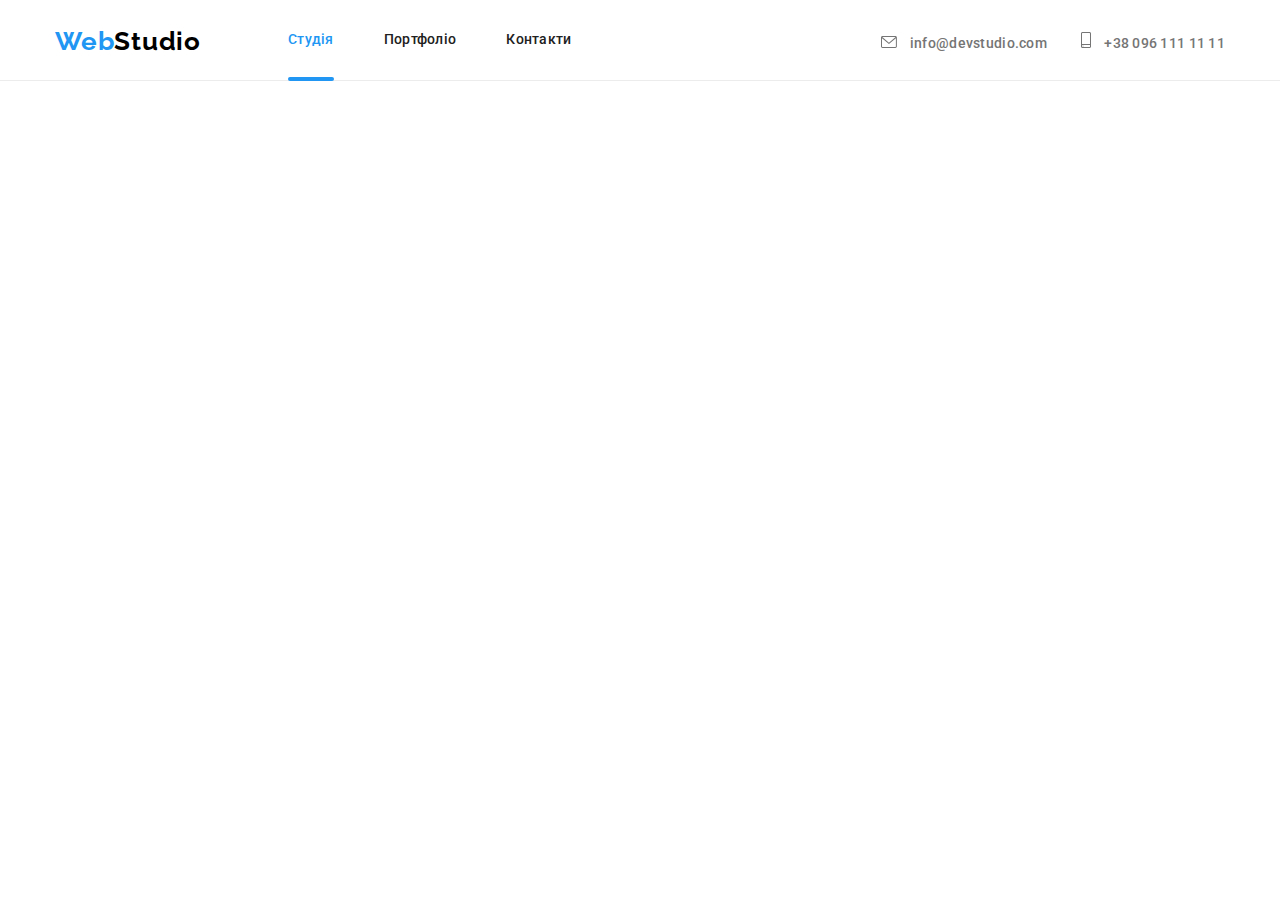
==== index.html @ 69df94b7 "Мобильное меню" ====
<!DOCTYPE html>
<html lang="uk">
<head>
    <meta charset="UTF-8">
    <meta http-equiv="X-UA-Compatible" content="IE=edge">
    <meta name="viewport" content="width=device-width, initial-scale=1.0">
    <title>WebStudio</title>
    <link rel="preconnect" href="https://fonts.googleapis.com">
    <link rel="preconnect" href="https://fonts.gstatic.com" crossorigin>
    <link href="https://fonts.googleapis.com/css2?family=Raleway:wght@700&family=Roboto:wght@400;500;700;900&display=swap"
        rel="stylesheet">
    <link rel="stylesheet" href="https://cdnjs.cloudflare.com/ajax/libs/modern-normalize/1.1.0/modern-normalize.css"
        integrity="sha512-Y0MM+V6ymRKN2zStTqzQ227DWhhp4Mzdo6gnlRnuaNCbc+YN/ZH0sBCLTM4M0oSy9c9VKiCvd4Jk44aCLrNS5Q=="
        crossorigin="anonymous" referrerpolicy="no-referrer" >
    <link rel="stylesheet" href="./css/main.min.css">
</head>
<body>
    <header>
        <div class="container header">
            <a href="./" class="logo header__logo">Web<span class="header__logo--black">Studio</span></a>
            <button class="header__mobile-menu-open js-open-menu" type="button">
                <svg class="header__mobile-menu-icon" width="40" height="40">
                    <use href="./images/icons.svg#icon-mobile-menu"></use>
                </svg>
            </button>
            <nav>
                <ul class="navigation header__navigation">
                    <li class="header__navigation-item navigation__activ">
                        <a class="navigation__link header__navigation-link" href="./">Студія</a>
                    </li>
                    <li class="header__navigation-item">
                        <a class="navigation__link header__navigation-link" href="./portfolio.html">Портфоліо</a>
                    </li>
                    <li class="header__navigation-item">
                        <a class="navigation__link header__navigation-link" href="#">Контакти</a>
                    </li>
                </ul>
            </nav>
            <div class="header__container-contacts">
                <a class="header__contacts" href="mailto:info@devstudio.com">
                    <svg class="header__mail-icon">
                        <use href="./images/icons.svg#icon-e-mail"></use>
                    </svg>
                    info@devstudio.com
                </a>
                <a class="header__contacts" href="tel:+380961111111">
                    <svg class="header__tel-icon">
                        <use href="./images/icons.svg#icon-smartphone"></use>
                    </svg>
                    +38 096 111 11 11
                </a>
            </div>
        </div>
    </header>
    <main>
        <!-- <section class="hero-section">
            <div class="container">
                <h1 class="hero-section__tagline">Ефективні рішення для вашого бізнесу</h1>
                <button type="button" class="hero-section__top-button" data-modal-open>Замовити послугу</button>
            </div>
        </section>
        <section class="section">
            <div class="container">
                <ul class="advantages">
                    <li class="advantages__item">
                        <div class="advantages__icon-conteiner">
                            <svg width="70" height="70" viewbox="0 0 70 70">
                                <use href="./images/icons.svg#icon-details"></use>
                            </svg>
                        </div>
                        <h3 class="advantages__title">УВАГА ДО ДЕТАЛЕЙ</h3>
                        <p class="advantages__description">Ідейні міркування, і навіть початок повсякденної роботи з формування
                            позиції.</p>
                    </li>
                    <li class="advantages__item">
                        <div class="advantages__icon-conteiner">
                            <svg width="70" height="70" viewbox="0 0 70 70">
                                <use href="./images/icons.svg#icon-punctuality"></use>
                            </svg>
                        </div>
                        <h3 class="advantages__title">ПУНКТУАЛЬНІСТЬ</h3>
                        <p class="advantages__description">Завдання організації, особливо рамки і місце навчання кадрів тягне у
                            себе.</p>
                    </li>
                    <li class="advantages__item">
                        <div class="advantages__icon-conteiner">
                            <svg width="70" height="70" viewbox="0 0 70 70">
                                <use href="./images/icons.svg#icon-planning"></use>
                            </svg>
                        </div>
                        <h3 class="advantages__title">ПЛАНУВАННЯ</h3>
                        <p class="advantages__description">Так само консультація з широким активом значною мірою зумовлює.</p>
                    </li>
                    <li class="advantages__item">
                        <div class="advantages__icon-conteiner">
                            <svg width="70" height="70" viewbox="0 0 70 70">
                                <use href="./images/icons.svg#icon-modern-technologies"></use>
                            </svg>
                        </div>
                        <h3 class="advantages__title">СУЧАСНІ ТЕХНОЛОГІЇ</h3>
                        <p class="advantages__description">Значимість цих проблем настільки очевидна, що реалізація планових
                            завдань.</p>
                    </li>
                </ul>
            </div>
        </section>
        <section class="specializations">
            <div class="container">
                <h2 class="section-title">Чим ми займаємося</h2>
                <ul class="specializations__list">
                    <li>
                        <div class="specializations__wrapper">
                            <img src="./images/development.jpg" alt="Десктопні додатки" width="370" height="294">
                            <div class="specializations__inner">
                                <h3 class="specializations__direction">Десктопні додатки</h3>
                            </div>
                        </div>
                    </li>
                    <li>
                        <div class="specializations__wrapper">
                            <img src="./images/mobile-version.jpg" alt="Мобільні додатки" width="370" height="294">
                            <div class="specializations__inner">
                                <h3 class="specializations__direction">Мобільні додатки</h3>
                            </div>
                        </div>
                    </li>
                    <li>
                        <div class="specializations__wrapper">
                            <img src="./images/design.jpg" alt="Дизайнерські рішення" width="370" height="294">
                            <div class="specializations__inner">
                                <h3 class="specializations__direction">Дизайнерські рішення</h3>
                            </div>
                        </div>
                    </li>
                </ul>
            </div>
        </section>
        <section class="section team">
            <div class="container">
                <h2 class="section-title">Наша команда</h2>
                <ul class="team__list">
                    <li class="team__item">
                        <img src="./images/ihor.jpg" alt="Фото Ігора Дем'яненко" width="270" height="260">
                        <h3 class="team__member-name">Ігор Дем'яненко</h3>
                        <p class="team__member-profession">Product Designer</p>
                        <ul class="socials">
                            <li class="socials__item">
                                <a class="socials__link socials__link--grey" href="#">
                                    <svg class="socials__icon" width="20" height="20">
                                        <use href="./images/icons.svg#icon-instagram"></use>
                                    </svg>
                                </a>
                            </li>
                            <li class="socials__item">
                                <a class="socials__link socials__link--grey" href="#">
                                    <svg class="socials__icon" width="20" height="20">
                                        <use href="./images/icons.svg#icon-twitter"></use>
                                    </svg>
                                </a>
                            </li>
                            <li class="socials__item">
                                <a class="socials__link socials__link--grey" href="#">
                                    <svg class="socials__icon" width="20" height="20">
                                        <use href="./images/icons.svg#icon-facebook"></use>
                                    </svg>
                                </a>
                            </li>
                            <li class="socials__item">
                                <a class="socials__link socials__link--grey" href="#">
                                    <svg class="socials__icon" width="20" height="20">
                                        <use href="./images/icons.svg#icon-linkedin"></use>
                                    </svg>
                                </a>
                            </li>
                        </ul>
                    </li>
                    <li class="team__item">
                        <img src="./images/olga.jpg" alt="Фото Ольги Рєпіної" width="270" height="260">
                        <h3 class="team__member-name">Ольга Рєпіна</h3>
                        <p class="team__member-profession">Frontend Developer</p>
                        <ul class="socials">
                            <li class="socials__item">
                                <a class="socials__link socials__link--grey" href="#">
                                    <svg class="socials__icon" width="20" height="20">
                                        <use href="./images/icons.svg#icon-instagram"></use>
                                    </svg>
                                </a>
                            </li>
                            <li class="socials__item">
                                <a class="socials__link socials__link--grey" href="#">
                                    <svg class="socials__icon" width="20" height="20">
                                        <use href="./images/icons.svg#icon-twitter"></use>
                                    </svg>
                                </a>
                            </li>
                            <li class="socials__item">
                                <a class="socials__link socials__link--grey" href="#">
                                    <svg class="socials__icon" width="20" height="20">
                                        <use href="./images/icons.svg#icon-facebook"></use>
                                    </svg>
                                </a>
                            </li>
                            <li class="socials__item">
                                <a class="socials__link socials__link--grey" href="#">
                                    <svg class="socials__icon" width="20" height="20">
                                        <use href="./images/icons.svg#icon-linkedin"></use>
                                    </svg>
                                </a>
                            </li>
                        </ul>
                    </li>
                    <li class="team__item">
                        <img src="./images/mikola.jpg" alt="Фото Миколи Тарасова" width="270" height="260">
                        <h3 class="team__member-name">Микола Тарасов</h3>
                        <p class="team__member-profession">Marketing</p>
                        <ul class="socials">
                            <li class="socials__item">
                                <a class="socials__link socials__link--grey" href="#">
                                    <svg class="socials__icon" width="20" height="20">
                                        <use href="./images/icons.svg#icon-instagram"></use>
                                    </svg>
                                </a>
                            </li>
                            <li class="socials__item">
                                <a class="socials__link socials__link--grey" href="#">
                                    <svg class="socials__icon" width="20" height="20">
                                        <use href="./images/icons.svg#icon-twitter"></use>
                                    </svg>
                                </a>
                            </li>
                            <li class="socials__item">
                                <a class="socials__link socials__link--grey" href="#">
                                    <svg class="socials__icon" width="20" height="20">
                                        <use href="./images/icons.svg#icon-facebook"></use>
                                    </svg>
                                </a>
                            </li>
                            <li class="socials__item">
                                <a class="socials__link socials__link--grey" href="#">
                                    <svg class="socials__icon" width="20" height="20">
                                        <use href="./images/icons.svg#icon-linkedin"></use>
                                    </svg>
                                </a>
                            </li>
                        </ul>
                    </li>
                    <li class="team__item">
                        <img src="./images/mihailo.jpg" alt="Фото Михайла Єрмакова" width="270" height="260">
                        <h3 class="team__member-name">Михайло Єрмаков</h3>
                        <p class="team__member-profession">UI Designer</p>
                        <ul class="socials">
                            <li class="socials__item">
                                <a class="socials__link socials__link--grey" href="#">
                                    <svg class="socials__icon" width="20" height="20">
                                        <use href="./images/icons.svg#icon-instagram"></use>
                                    </svg>
                                </a>
                            </li>
                            <li class="socials__item">
                                <a class="socials__link socials__link--grey" href="#">
                                    <svg class="socials__icon" width="20" height="20">
                                        <use href="./images/icons.svg#icon-twitter"></use>
                                    </svg>
                                </a>
                            </li>
                            <li class="socials__item">
                                <a class="socials__link socials__link--grey" href="#">
                                    <svg class="socials__icon" width="20" height="20">
                                        <use href="./images/icons.svg#icon-facebook"></use>
                                    </svg>
                                </a>
                            </li>
                            <li class="socials__item">
                                <a class="socials__link socials__link--grey" href="#">
                                    <svg class="socials__icon" width="20" height="20">
                                        <use href="./images/icons.svg#icon-linkedin"></use>
                                    </svg>
                                </a>
                            </li>
                        </ul>
                    </li>
                </ul>
            </div>
        </section>
        <section class="section">
            <div class="container">
                <h2 class="section-title">Постійні клієнти</h2>
                <ul class="clients">
                    <li class="clients__item">
                        <a href="" class="clients__link">
                            <svg class="clients__icon" width="106" height="60">
                                <use href="./images/icons.svg#icon-yaco"></use>
                            </svg>
                        </a>
                    </li>
                    <li class="clients__item">
                        <a href="" class="clients__link">
                            <svg class="clients__icon" width="106" height="60">
                                <use href="./images/icons.svg#icon-companyth"></use>
                            </svg>
                        </a>
                    </li>
                    <li class="clients__item">
                        <a href="" class="clients__link">
                            <svg class="clients__icon" width="106" height="60">
                                <use href="./images/icons.svg#icon-company"></use>
                            </svg>
                        </a>
                    </li>
                    <li class="clients__item">
                        <a href="" class="clients__link">
                            <svg class="clients__icon" width="106" height="60">
                                <use href="./images/icons.svg#icon-fosterpeters"></use>
                            </svg>
                        </a>
                    </li>
                    <li class="clients__item">
                        <a href="" class="clients__link">
                            <svg class="clients__icon" width="106" height="60">
                                <use href="./images/icons.svg#icon-brand"></use>
                            </svg>
                        </a>
                    </li>
                    <li class="clients__item">
                        <a href="" class="clients__link">
                            <svg class="clients__icon" width="106" height="60">
                                <use href="./images/icons.svg#icon-companytl"></use>
                            </svg>
                        </a>
                    </li>
                </ul>
            </div>
        </section>
    </main>
    <footer class="footer">
        <div class="container">
            <div class="footer__conteiner">
                <div class="footer__adress">
                    <a class="logo footer__logo" href="./">Web<span class="footer__logo--white">Studio</span></a>
                    <address>
                        <p class="footer__physical-address">м. Київ, пр-т Лесі Українки, 26</p>
                        <a class="footer__contacts" href="mailto:info@devstudio.com">info@devstudio.com</a>
                        <a class="footer__contacts" href="tel:+380961111111">+38 096 111 11 11</a>
                    </address>
                </div>
                <div>
                    <h3 class="footer__invitation">Приєднуйтесь</h3>
                    <ul class="socials">
                        <li class="socials__item">
                            <a class="socials__link socials__link--white" href="#">
                                <svg class="socials__icon" width="20" height="20">
                                    <use href="./images/icons.svg#icon-instagram"></use>
                                </svg>
                            </a>
                        </li>
                        <li class="socials__item">
                            <a class="socials__link socials__link--white" href="#">
                                <svg class="socials__icon" width="20" height="20">
                                    <use href="./images/icons.svg#icon-twitter"></use>
                                </svg>
                            </a>
                        </li>
                        <li class="socials__item">
                            <a class="socials__link socials__link--white" href="#">
                                <svg class="socials__icon" width="20" height="20">
                                    <use href="./images/icons.svg#icon-facebook"></use>
                                </svg>
                            </a>
                        </li>
                        <li class="socials__item">
                            <a class="socials__link socials__link--white" href="#">
                                <svg class="socials__icon" width="20" height="20">
                                    <use href="./images/icons.svg#icon-linkedin"></use>
                                </svg>
                            </a>
                        </li>
                    </ul>
                </div>
                <form class="footer__form" name="subscription" autocomplete="on">
                    <h3 class="footer__invitation">Підпишіться на розсилку</h3>
                    <label for="user-email"></label>
                    <input id="user-imail" class="footer__email" type="email" name="email" placeholder="E-mail">
                    <button class="footer__send-button" type="submit">
                        Підписатися
                        <svg class="footer__send-icon" width="24" height="24">
                            <use href="./images/icons.svg#icon-send"></use>
                        </svg>
                    </button>
                </form>
            </div>
        </div>
    </footer> -->
    <div class="backdrop is-hidden" data-modal>
        <div class="modal">
            <button class="modal__close-button" type="button" data-modal-close>
                <svg class="modal__close-icon" width="18" height="18">
                    <use href="./images/icons.svg#icon-close"></use>
                </svg>
            </button>
            <form name="services-form" autocomplete="on">
                <h3 class="modal__caption">Залиште свої дані, ми вам передзвонимо</h3>
                <div class="modal__input-wrapper">
                    <label class="modal__label" for="username-modal">Ім'я</label>
                    <input class="modal__personal-data" id="username-modal" type="text" name="username-services">
                    <svg class="modal__input-icon" width="18" height="18">
                        <use href="./images/icons.svg#icon-person"></use>
                    </svg>
                </div>
                <div class="modal__input-wrapper">
                    <label class="modal__label" for="telefone-modal">Телефон</label>
                    <input class="modal__personal-data" id="telefone-modal" type="tel" name="telefone-services">
                    <svg class="modal__input-icon" width="18" height="18">
                        <use href="./images/icons.svg#icon-phone"></use>
                    </svg>
                </div>
                <div class="modal__input-wrapper">
                    <label class="modal__label" for="email-modal">Пошта</label>
                    <input class="modal__personal-data" id="email-modal" type="email" name="email-services">
                    <svg class="modal__input-icon" width="18" height="18">
                        <use href="./images/icons.svg#icon-email"></use>
                    </svg>
                </div>
                <label class="modal__label" for="modal-comment">Коментар</label>
                <textarea class="modal__comment" name="modal-comment" id="modal-comment" placeholder="Введіть текст"></textarea>
                <div class="modal__checkbox">
                    <svg class="modal__uncheck-icon" width="16" height="15">
                        <use href="./images/icons.svg#icon-uncheck"></use>
                    </svg>
                    <input class="modal__license-agreement" id="license-agreement" type="checkbox" name="license-agreement">
                    <svg class="modal__check-icon" width="16" height="15">
                        <use href="./images/icons.svg#icon-check"></use>
                    </svg>
                    <label class="modal__license-agreement-text" for="license-agreement">
                    Погоджуюся з розсилкою та приймаю <a class="modal__license-link"href="#">Умови договору</a>
                    </label>
                </div>
                <button class="modal__send-button" type="submit">Відправити</button>
            </form>
        </div>
    </div>
    <div class="mobile-menu js-menu-container">
        <button class="mobile-menu__close-button js-close-menu" type="button">
            <svg class="mobile-menu__close-icon" width="40" height="40">
                <use href="./images/icons.svg#icon-close"></use>
            </svg>
        </button>
        <nav>
            <ul class="navigation">
                    <li class="mobile-menu__item">
                        <a class="navigation__link mobile-menu__link" href="./">Студія</a>
                    </li>
                    <li class="mobile-menu__item">
                        <a class="navigation__link mobile-menu__link" href="./portfolio.html">Портфоліо</a>
                    </li>
                    <li class="mobile-menu__item">
                        <a class="navigation__link mobile-menu__link" href="#">Контакти</a>
                    </li>
            </ul>
        </nav>
        <a class="mobile-menu__contact-tel" href="tel:+380961111111">+38 096 111 11 11</a>
        <a class="mobile-menu__contact-mail" href="mailto:info@devstudio.com">info@devstudio.com</a>
        <ul class="mobile-menu__socials">
            <li class="mobile-menu__socials-item">
                <a class="mobile-menu__socials-link" href="#">Instagram</a>
            </li>
            <li class="mobile-menu__socials-item">
                <a class="mobile-menu__socials-link" href="#">Twitter</a>
            </li>
            <li class="mobile-menu__socials-item">
                <a class="mobile-menu__socials-link" href="#">Facebook</a>
            </li>
            <li class="mobile-menu__socials-item">
                <a class="mobile-menu__socials-link" href="#">LinkedIn</a>
            </li>
        </ul>
    </div>
    <script src="./js/modal.js"></script>
    <script src="./js/mobile-menu.js"></script>
</body>
</html>
---- css/main.min.css ----
:root{--brand-color-bcg: #2F303A;--brand-color: #2196F3;--brand-color-text: #757575;--brand-timefn: cubic-bezier(0.4, 0, 0.2, 1)}body{font-family:"roboto",sans-serif;color:#212121;background:#fff}header{border-bottom:1px solid #ececec}ul,h1,h2,h3,p{margin:0;padding:0}img{display:block}input{padding:0}.container{max-width:1200px;margin:0px auto;padding:0px 15px}.section{padding:94px 0px}.is-hidden{visibility:hidden;opacity:0;pointer-events:none}.advantages{list-style-type:none;display:-webkit-box;display:-ms-flexbox;display:flex;-webkit-box-pack:justify;-ms-flex-pack:justify;justify-content:space-between;-webkit-box-align:start;-ms-flex-align:start;align-items:flex-start}.advantages__item{-ms-flex-preferred-size:270px;flex-basis:270px}.advantages__icon-conteiner{width:270px;height:120px;display:-webkit-box;display:-ms-flexbox;display:flex;-webkit-box-pack:center;-ms-flex-pack:center;justify-content:center;-webkit-box-align:center;-ms-flex-align:center;align-items:center;margin-bottom:30px;background:#f5f4fa;border-radius:4px}.advantages__title{font-weight:700;font-size:14px;line-height:1.14;letter-spacing:.03em;text-transform:uppercase;margin-bottom:10px}.advantages__description{font-size:14px;line-height:1.71;letter-spacing:.03em;color:var(--brand-color-text)}.backdrop{width:100%;height:100%;position:fixed;top:0;left:0;background-color:rgba(0,0,0,.2);-webkit-transition:opacity 250ms var(--brand-timefn),visibility 250ms var(--brand-timefn);transition:opacity 250ms var(--brand-timefn),visibility 250ms var(--brand-timefn)}.clients{list-style-type:none;display:-webkit-box;display:-ms-flexbox;display:flex;-webkit-box-pack:center;-ms-flex-pack:center;justify-content:center;gap:30px}.clients__item{width:170px;height:92px}.clients__link{width:100%;height:100%;display:-webkit-box;display:-ms-flexbox;display:flex;-webkit-box-pack:center;-ms-flex-pack:center;justify-content:center;-webkit-box-align:center;-ms-flex-align:center;align-items:center;border:1px solid #afb1b8;border-radius:4px;color:#afb1b8;-webkit-transition:color 250ms var(--brand-timefn),border-color 250ms var(--brand-timefn);transition:color 250ms var(--brand-timefn),border-color 250ms var(--brand-timefn)}.clients__link:hover{border-color:var(--brand-color);color:var(--brand-color)}.clients__link:focus{border-color:var(--brand-color);color:var(--brand-color)}.clients__icon{fill:currentColor}.filter{list-style-type:none;display:-webkit-box;display:-ms-flexbox;display:flex;-webkit-box-pack:center;-ms-flex-pack:center;justify-content:center;margin-bottom:50px;gap:8px}.filter__item{font-family:inherit;background:#f5f4fa;border-radius:4px;font-weight:500;font-size:16px;line-height:1.62;text-align:center;letter-spacing:.03em;cursor:pointer;border:none;padding:6px 22px;-webkit-transition:color 250ms var(--brand-timefn),background 250ms var(--brand-timefn),-webkit-box-shadow 250ms var(--brand-timefn);transition:color 250ms var(--brand-timefn),background 250ms var(--brand-timefn),-webkit-box-shadow 250ms var(--brand-timefn);transition:color 250ms var(--brand-timefn),background 250ms var(--brand-timefn),box-shadow 250ms var(--brand-timefn);transition:color 250ms var(--brand-timefn),background 250ms var(--brand-timefn),box-shadow 250ms var(--brand-timefn),-webkit-box-shadow 250ms var(--brand-timefn)}.filter__item:hover,.filter__item:focus{background:var(--brand-color);-webkit-box-shadow:0px 3px 1px rgba(0,0,0,.1),0px 1px 2px rgba(0,0,0,.08),0px 2px 2px rgba(0,0,0,.12);box-shadow:0px 3px 1px rgba(0,0,0,.1),0px 1px 2px rgba(0,0,0,.08),0px 2px 2px rgba(0,0,0,.12);border-radius:4px;color:#fff}.footer{background-color:var(--brand-color-bcg);padding:60px 0px}.footer__conteiner{display:-webkit-box;display:-ms-flexbox;display:flex;-webkit-box-align:baseline;-ms-flex-align:baseline;align-items:baseline;gap:70px}.footer__adress{width:231px;height:132px}.footer__logo{display:block;margin-bottom:20px}.footer__logo--white{color:#fff}.footer__physical-address{font-style:normal;font-size:14px;line-height:1.71;letter-spacing:.03em;color:#fff;margin-bottom:9px}.footer__contacts{font-style:normal;font-size:14px;line-height:1.71;letter-spacing:.03em;text-decoration:none;color:rgba(255,255,255,.6);display:block;-webkit-transition:color 250ms var(--brand-timefn);transition:color 250ms var(--brand-timefn)}.footer__contacts:hover,.footer__contacts:focus{color:var(--brand-color)}.footer__contacts:not(:last-child){margin-bottom:9px}.footer__invitation{font-weight:700;font-size:14px;line-height:1.14;letter-spacing:.03em;text-transform:uppercase;color:#fff;margin-bottom:20px}.footer__form{width:570px;margin-left:auto;position:relative}.footer__email{width:358px;height:50px;padding:15px 16px;border:1px solid rgba(255,255,255,.3);border-radius:4px;background-color:rgba(0,0,0,0);-webkit-filter:drop-shadow(0px 4px 4px rgba(0, 0, 0, 0.15));filter:drop-shadow(0px 4px 4px rgba(0, 0, 0, 0.15));color:#fff;-webkit-transition:border-color 250ms var(--brand-timefn);transition:border-color 250ms var(--brand-timefn)}.footer__email:focus{outline:none;border-color:var(--brand-color)}.footer__send-button{width:200px;height:50px;position:absolute;right:0;bottom:0;background:var(--brand-color);-webkit-box-shadow:0px 4px 4px rgba(0,0,0,.15);box-shadow:0px 4px 4px rgba(0,0,0,.15);border-radius:4px;border:none;padding:10px 62px 10px 28px;cursor:pointer;font-weight:700;font-size:16px;line-height:1.88;color:#fff;letter-spacing:.06em;-webkit-transition:background 250ms var(--brand-timefn);transition:background 250ms var(--brand-timefn)}.footer__send-button:hover,.footer__send-button:focus{background:#188ce8}.footer__send-icon{position:absolute;top:13px;right:28px;fill:currentColor}.header{height:60px;display:-webkit-box;display:-ms-flexbox;display:flex}@media(min-width: 768px){.header{height:80px}}.header__logo{padding:16px 0;margin-right:auto}@media(min-width: 768px){.header__logo{margin-right:93px;padding:26px 0;margin-right:87px}}.header__logo--black{color:#000}.header__mobile-menu-open{width:40px;height:40px;border:none;padding:10px 0;background:none;cursor:pointer}.header__mobile-menu-open:hover,.header__mobile-menu-open:focus{color:var(--brand-color)}@media(min-width: 768px){.header__mobile-menu-open{display:none}}.header__mobile-menu-icon{fill:currentColor}.header__navigation{display:none}@media(min-width: 768px){.header__navigation{display:-webkit-box;display:-ms-flexbox;display:flex}}.header__navigation-item:not(:last-child){margin-right:50px}.header__navigation-link{display:block;padding:32px 0px}.header__container-contacts{display:none;margin-left:auto;padding:21px 0px}@media(min-width: 768px){.header__container-contacts{display:block}}@media(max-width: 1200px){.header__container-contacts{width:138px}}@media(min-width: 1200px){.header__container-contacts{padding:32px 0px}}.header__contacts{font-weight:500;font-size:12px;line-height:1.17;letter-spacing:.02em;color:var(--brand-color-text);text-decoration:none;-webkit-transition:color 250ms var(--brand-timefn);transition:color 250ms var(--brand-timefn);display:-webkit-box;display:-ms-flexbox;display:flex}.header__contacts:hover,.header__contacts:focus{color:var(--brand-color)}@media(min-width: 1200px){.header__contacts{display:inline-block;font-size:14px;line-height:1.14}}.header__contacts:not(:last-child){margin-bottom:10px}@media(min-width: 1200px){.header__contacts:not(:last-child){margin-bottom:0;margin-right:30px}}.header__mail-icon{width:14px;height:10px;margin-right:8px;fill:currentColor}@media(min-width: 1200px){.header__mail-icon{width:16px;height:12px;margin-right:10px}}.header__tel-icon{width:10px;height:14px;margin-right:8px;fill:currentColor}@media(min-width: 1200px){.header__tel-icon{margin-right:10px;width:10px;height:16px}}.hero-section{background-color:var(--brand-color-bcg);background-image:-webkit-gradient(linear, left top, left bottom, from(rgba(47, 48, 58, 0.4)), to(rgba(47, 48, 58, 0.4))),url("../images/bcgimg.jpg");background-image:linear-gradient(rgba(47, 48, 58, 0.4), rgba(47, 48, 58, 0.4)),url("../images/bcgimg.jpg");background-repeat:no-repeat;background-position:center;padding:200px 0px}.hero-section__tagline{max-width:696px;font-weight:900;font-size:44px;line-height:1.36;text-align:center;letter-spacing:.06em;text-transform:uppercase;color:#fff;margin:0 auto 30px auto}.hero-section__top-button{font-family:inherit;background:var(--brand-color);-webkit-box-shadow:0px 4px 4px rgba(0,0,0,.15);box-shadow:0px 4px 4px rgba(0,0,0,.15);border:none;border-radius:4px;cursor:pointer;font-weight:700;font-size:16px;line-height:1.88;display:-webkit-box;display:-ms-flexbox;display:flex;-webkit-box-align:center;-ms-flex-align:center;align-items:center;text-align:center;letter-spacing:.06em;color:#fff;margin:0px auto;padding:10px 32px;-webkit-transition:background 250ms var(--brand-timefn);transition:background 250ms var(--brand-timefn)}.hero-section__top-button:hover,.hero-section__top-button:focus{background:#188ce8}.logo{font-family:"Raleway";font-style:normal;text-decoration:none;font-weight:700;font-size:24px;line-height:1.17;letter-spacing:.03em;color:var(--brand-color)}@media(min-width: 1200px){.logo{font-size:26px;line-height:1.19}}.mobile-menu{position:fixed;width:100%;height:100%;top:0;left:0;padding:48px 40px;background-color:#fff;-webkit-transform:translateX(100%);transform:translateX(100%);-webkit-transition:-webkit-transform 250ms var(--brand-timefn);transition:-webkit-transform 250ms var(--brand-timefn);transition:transform 250ms var(--brand-timefn);transition:transform 250ms var(--brand-timefn), -webkit-transform 250ms var(--brand-timefn)}.mobile-menu.is-open{-webkit-transform:translateX(0);transform:translateX(0)}.mobile-menu__close-button{position:absolute;top:10px;right:15px;width:40px;height:40px;padding:0;border:none;background:none;color:#212121}.mobile-menu__close-button:hover,.mobile-menu__close-button:focus{color:var(--brand-color)}.mobile-menu__close-icon{fill:currentColor}.mobile-menu__item:not(:last-child){margin-bottom:32px}.mobile-menu__link{font-size:40px;line-height:1.175;letter-spacing:.02em;color:#212121}.mobile-menu__contact-tel{position:absolute;bottom:194px;text-decoration:none;font-weight:500;font-size:34px;line-height:1.18;letter-spacing:.02em;color:var(--brand-color)}.mobile-menu__contact-mail{position:absolute;bottom:134px;text-decoration:none;font-weight:500;font-size:24px;line-height:1.17;letter-spacing:.02em;color:var(--brand-color-text)}.mobile-menu__socials{position:absolute;bottom:48px;display:-webkit-box;display:-ms-flexbox;display:flex;gap:10px;list-style-type:none}.mobile-menu__socials-item:not(:last-child)::after{content:"";height:22px;border-right:1px solid rgba(33,33,33,.2);margin-left:10px}.mobile-menu__socials-link{text-decoration:none;font-weight:500;font-size:18px;line-height:1.22;letter-spacing:.02em;color:var(--brand-color)}.modal{position:absolute;width:528px;height:581px;background:#fff;-webkit-box-shadow:0px 1px 3px rgba(0,0,0,.12),0px 1px 1px rgba(0,0,0,.14),0px 2px 1px rgba(0,0,0,.2);box-shadow:0px 1px 3px rgba(0,0,0,.12),0px 1px 1px rgba(0,0,0,.14),0px 2px 1px rgba(0,0,0,.2);border-radius:4px;position:absolute;top:50%;left:50%;-webkit-transform:translate(-50%, -50%);transform:translate(-50%, -50%);padding:40px}.modal__close-button{width:30px;height:30px;cursor:pointer;border:1px solid rgba(0,0,0,.1);border-radius:50%;background:#fff;font-size:11px;position:absolute;top:8px;right:8px}.modal__close-icon{fill:currentColor;position:absolute;top:50%;left:50%;-webkit-transform:translate(-50%, -50%);transform:translate(-50%, -50%)}.modal__close-icon:hover{color:var(--brand-color)}.modal__caption{margin-bottom:12px;font-weight:700;font-size:20px;line-height:1.15;text-align:center;letter-spacing:.03em;color:#212121}.modal__input-wrapper{position:relative}.modal__label{display:block;margin-bottom:4px;font-weight:400;font-size:12px;line-height:1.17;letter-spacing:.01em;color:var(--brand-color-text)}.modal__personal-data{display:block;width:100%;padding:11px 12px 11px 42px;margin-bottom:10px;border:1px solid rgba(33,33,33,.2);border-radius:4px;-webkit-transition:border-color 250ms var(--brand-timefn);transition:border-color 250ms var(--brand-timefn)}.modal__personal-data:focus{outline:none;border-color:var(--brand-color)}.modal__input-icon{position:absolute;left:12px;bottom:11px;-webkit-transition:fill 250ms var(--brand-timefn);transition:fill 250ms var(--brand-timefn)}.modal__personal-data:focus+.modal__input-icon{fill:var(--brand-color)}.modal__comment{display:block;width:100%;height:120px;resize:none;border:1px solid rgba(33,33,33,.2);border-radius:4px;margin-bottom:20px;padding:12px 16px;-webkit-transition:border-color 250ms var(--brand-timefn);transition:border-color 250ms var(--brand-timefn)}.modal__comment:focus{outline:none;border-color:var(--brand-color)}.modal__comment::-webkit-input-placeholder{font-weight:400;font-size:12px;line-height:1.17;letter-spacing:.01em;color:rgba(117,117,117,.5)}.modal__comment::-moz-placeholder{font-weight:400;font-size:12px;line-height:1.17;letter-spacing:.01em;color:rgba(117,117,117,.5)}.modal__comment:-ms-input-placeholder{font-weight:400;font-size:12px;line-height:1.17;letter-spacing:.01em;color:rgba(117,117,117,.5)}.modal__comment::-ms-input-placeholder{font-weight:400;font-size:12px;line-height:1.17;letter-spacing:.01em;color:rgba(117,117,117,.5)}.modal__comment::placeholder{font-weight:400;font-size:12px;line-height:1.17;letter-spacing:.01em;color:rgba(117,117,117,.5)}.modal__checkbox{position:relative;margin-left:14px}.modal__uncheck-icon{position:absolute;-webkit-transform:translateY(20%);transform:translateY(20%);z-index:-1}.modal__check-icon{position:absolute;fill:var(--brand-color);-webkit-transform:translateY(20%) translateX(-119%);transform:translateY(20%) translateX(-119%);opacity:0;z-index:-1;-webkit-transition:opacity 250ms var(--brand-timefn);transition:opacity 250ms var(--brand-timefn)}.modal__license-agreement{opacity:0;width:16px;height:15px}.modal__license-agreement:checked+.modal__check-icon{opacity:1}.modal__license-agreement-text{font-size:14px;line-height:1.71;letter-spacing:.03em;color:var(--brand-color-text)}.modal__license-link{font-size:14px;line-height:1.71;letter-spacing:.03em;color:var(--brand-color)}.modal__send-button{position:absolute;bottom:40px;left:50%;-webkit-transform:translateX(-50%);transform:translateX(-50%);width:200px;height:50px;background:var(--brand-color);-webkit-box-shadow:0px 4px 4px rgba(0,0,0,.15);box-shadow:0px 4px 4px rgba(0,0,0,.15);border:none;border-radius:4px;cursor:pointer;font-weight:700;font-size:16px;line-height:1.88;letter-spacing:.06em;color:#fff;-webkit-transition:background 250ms var(--brand-timefn);transition:background 250ms var(--brand-timefn)}.modal__send-button:hover,.modal__send-button:focus{background:#188ce8}.navigation{list-style-type:none;font-weight:500;font-size:14px;line-height:1.14;letter-spacing:.02em}.navigation__link{text-decoration:none;color:inherit;-webkit-transition:color 250ms var(--brand-timefn);transition:color 250ms var(--brand-timefn)}.navigation__link:visited{color:inherit}.navigation__link:hover,.navigation__link:focus{color:var(--brand-color)}.navigation__activ{color:var(--brand-color);position:relative}.navigation__activ::after{content:"";width:100%;height:4px;background-color:var(--brand-color);border-radius:2px;display:block;position:absolute;-webkit-transform:translateY(-75%);transform:translateY(-75%)}.projects{list-style-type:none;display:-webkit-box;display:-ms-flexbox;display:flex;-ms-flex-wrap:wrap;flex-wrap:wrap;gap:30px}.projects__item{background:#fff;-ms-flex-preferred-size:calc((100% - 60px)/3);flex-basis:calc((100% - 60px)/3);-webkit-transition:-webkit-box-shadow 250ms var(--brand-timefn);transition:-webkit-box-shadow 250ms var(--brand-timefn);transition:box-shadow 250ms var(--brand-timefn);transition:box-shadow 250ms var(--brand-timefn), -webkit-box-shadow 250ms var(--brand-timefn)}.projects__item:hover{-webkit-box-shadow:0px 1px 1px rgba(0,0,0,.12),0px 4px 4px rgba(0,0,0,.06),1px 4px 6px rgba(0,0,0,.16);box-shadow:0px 1px 1px rgba(0,0,0,.12),0px 4px 4px rgba(0,0,0,.06),1px 4px 6px rgba(0,0,0,.16)}.projects__box{width:370px;height:294px;overflow:hidden}.projects__description-box{width:370px;height:294px;background-color:rgba(33,150,243,.9);padding:63px 24px;-webkit-transition:-webkit-transform 250ms var(--brand-timefn);transition:-webkit-transform 250ms var(--brand-timefn);transition:transform 250ms var(--brand-timefn);transition:transform 250ms var(--brand-timefn), -webkit-transform 250ms var(--brand-timefn)}.projects__item:hover .projects__description-box{-webkit-transform:translateY(-100%);transform:translateY(-100%)}.projects__desc{font-weight:400;font-size:18px;line-height:1.56;letter-spacing:.03em;color:#fff}.projects__inner{border-right:1px solid #eee;border-left:1px solid #eee;border-bottom:1px solid #eee;padding:20px 24px}.projects__name{font-weight:700;font-size:18px;line-height:2;letter-spacing:.06em;margin-bottom:4px}.projects__type{font-size:16px;line-height:1.88;letter-spacing:.03em;color:var(--brand-color-text)}.section-title{font-weight:700;font-size:36px;line-height:1.17;text-align:center;letter-spacing:.03em;margin-bottom:50px}.socials{list-style-type:none;display:-webkit-box;display:-ms-flexbox;display:flex;-webkit-box-pack:center;-ms-flex-pack:center;justify-content:center;gap:10px}.socials__item{width:44px;height:44px;display:-webkit-box;display:-ms-flexbox;display:flex;-webkit-box-pack:center;-ms-flex-pack:center;justify-content:center;-webkit-box-align:center;-ms-flex-align:center;align-items:center}.socials__link{width:100%;height:100%;display:-webkit-box;display:-ms-flexbox;display:flex;-webkit-box-pack:center;-ms-flex-pack:center;justify-content:center;-webkit-box-align:center;-ms-flex-align:center;align-items:center;border-radius:50% 50%}.socials__link--grey{color:#afb1b8;-webkit-transition:color 250ms var(--brand-timefn),background 250ms var(--brand-timefn);transition:color 250ms var(--brand-timefn),background 250ms var(--brand-timefn)}.socials__link--grey:hover,.socials__link--grey:focus{background-color:var(--brand-color);color:#fff}.socials__link--white{background-color:rgba(255,255,255,.1);color:#fff;-webkit-transition:background-color 250ms var(--brand-timefn);transition:background-color 250ms var(--brand-timefn)}.socials__link--white:hover,.socials__link--white:focus{background-color:var(--brand-color)}.socials__icon{fill:currentColor}.specializations{padding-bottom:94px}.specializations__list{list-style-type:none;display:-webkit-box;display:-ms-flexbox;display:flex;gap:30px}.specializations__wrapper{width:370px;height:294px;display:-webkit-box;display:-ms-flexbox;display:flex;-webkit-box-pack:center;-ms-flex-pack:center;justify-content:center;-webkit-box-align:center;-ms-flex-align:center;align-items:center;position:relative;bottom:0}.specializations__inner{width:100%;height:70px;background-color:rgba(47,48,58,.8);position:absolute;bottom:0;display:-webkit-box;display:-ms-flexbox;display:flex;-webkit-box-pack:center;-ms-flex-pack:center;justify-content:center;-webkit-box-align:center;-ms-flex-align:center;align-items:center}.specializations__direction{font-weight:700;font-size:14px;line-height:1.14;text-align:center;letter-spacing:.03em;text-transform:uppercase;color:#fff}.team{background-color:#f5f4fa}.team__list{list-style-type:none;display:-webkit-box;display:-ms-flexbox;display:flex;gap:30px}.team__item{background:#fff;-webkit-box-shadow:0px 1px 3px rgba(0,0,0,.12),0px 1px 1px rgba(0,0,0,.14),0px 2px 1px rgba(0,0,0,.2);box-shadow:0px 1px 3px rgba(0,0,0,.12),0px 1px 1px rgba(0,0,0,.14),0px 2px 1px rgba(0,0,0,.2);border-radius:0px 0px 4px 4px;padding-bottom:30px}.team__member-name{font-weight:500;font-size:16px;line-height:1.19;text-align:center;letter-spacing:.03em;margin:30px 0 10px 0}.team__member-profession{margin-bottom:16px;font-size:16px;line-height:1.19;text-align:center;letter-spacing:.03em;color:var(--brand-color-text)}/*# sourceMappingURL=main.min.css.map */
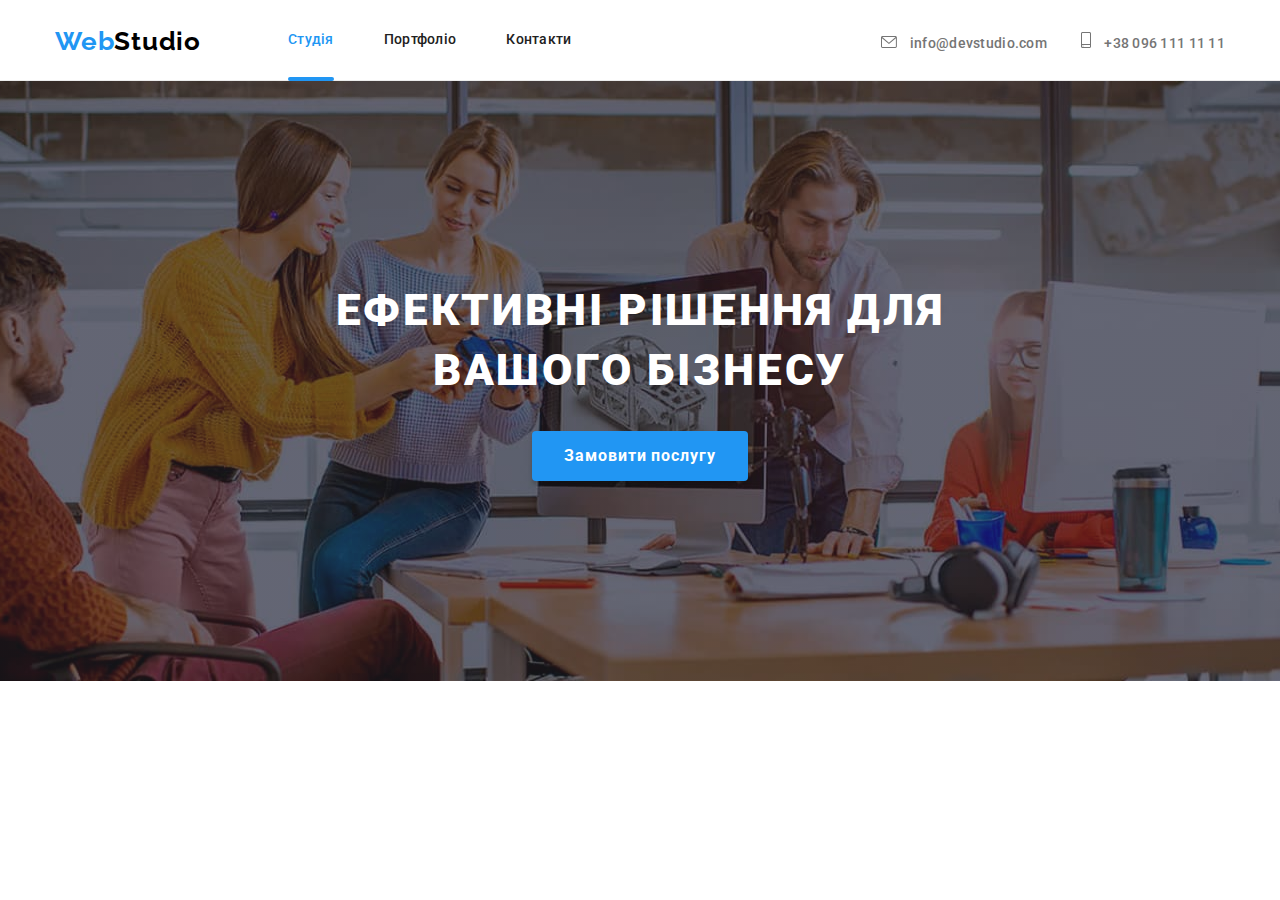
==== commit 5daadfc3: "Хиро секция адаптив" ====
--- a/index.html
+++ b/index.html
@@ -53,13 +53,13 @@
         </div>
     </header>
     <main>
-        <!-- <section class="hero-section">
+        <section class="hero-section">
             <div class="container">
                 <h1 class="hero-section__tagline">Ефективні рішення для вашого бізнесу</h1>
                 <button type="button" class="hero-section__top-button" data-modal-open>Замовити послугу</button>
             </div>
         </section>
-        <section class="section">
+        <!-- <section class="section">
             <div class="container">
                 <ul class="advantages">
                     <li class="advantages__item">
--- a/css/main.min.css
+++ b/css/main.min.css
@@ -1 +1 @@
-:root{--brand-color-bcg: #2F303A;--brand-color: #2196F3;--brand-color-text: #757575;--brand-timefn: cubic-bezier(0.4, 0, 0.2, 1)}body{font-family:"roboto",sans-serif;color:#212121;background:#fff}header{border-bottom:1px solid #ececec}ul,h1,h2,h3,p{margin:0;padding:0}img{display:block}input{padding:0}.container{max-width:1200px;margin:0px auto;padding:0px 15px}.section{padding:94px 0px}.is-hidden{visibility:hidden;opacity:0;pointer-events:none}.advantages{list-style-type:none;display:-webkit-box;display:-ms-flexbox;display:flex;-webkit-box-pack:justify;-ms-flex-pack:justify;justify-content:space-between;-webkit-box-align:start;-ms-flex-align:start;align-items:flex-start}.advantages__item{-ms-flex-preferred-size:270px;flex-basis:270px}.advantages__icon-conteiner{width:270px;height:120px;display:-webkit-box;display:-ms-flexbox;display:flex;-webkit-box-pack:center;-ms-flex-pack:center;justify-content:center;-webkit-box-align:center;-ms-flex-align:center;align-items:center;margin-bottom:30px;background:#f5f4fa;border-radius:4px}.advantages__title{font-weight:700;font-size:14px;line-height:1.14;letter-spacing:.03em;text-transform:uppercase;margin-bottom:10px}.advantages__description{font-size:14px;line-height:1.71;letter-spacing:.03em;color:var(--brand-color-text)}.backdrop{width:100%;height:100%;position:fixed;top:0;left:0;background-color:rgba(0,0,0,.2);-webkit-transition:opacity 250ms var(--brand-timefn),visibility 250ms var(--brand-timefn);transition:opacity 250ms var(--brand-timefn),visibility 250ms var(--brand-timefn)}.clients{list-style-type:none;display:-webkit-box;display:-ms-flexbox;display:flex;-webkit-box-pack:center;-ms-flex-pack:center;justify-content:center;gap:30px}.clients__item{width:170px;height:92px}.clients__link{width:100%;height:100%;display:-webkit-box;display:-ms-flexbox;display:flex;-webkit-box-pack:center;-ms-flex-pack:center;justify-content:center;-webkit-box-align:center;-ms-flex-align:center;align-items:center;border:1px solid #afb1b8;border-radius:4px;color:#afb1b8;-webkit-transition:color 250ms var(--brand-timefn),border-color 250ms var(--brand-timefn);transition:color 250ms var(--brand-timefn),border-color 250ms var(--brand-timefn)}.clients__link:hover{border-color:var(--brand-color);color:var(--brand-color)}.clients__link:focus{border-color:var(--brand-color);color:var(--brand-color)}.clients__icon{fill:currentColor}.filter{list-style-type:none;display:-webkit-box;display:-ms-flexbox;display:flex;-webkit-box-pack:center;-ms-flex-pack:center;justify-content:center;margin-bottom:50px;gap:8px}.filter__item{font-family:inherit;background:#f5f4fa;border-radius:4px;font-weight:500;font-size:16px;line-height:1.62;text-align:center;letter-spacing:.03em;cursor:pointer;border:none;padding:6px 22px;-webkit-transition:color 250ms var(--brand-timefn),background 250ms var(--brand-timefn),-webkit-box-shadow 250ms var(--brand-timefn);transition:color 250ms var(--brand-timefn),background 250ms var(--brand-timefn),-webkit-box-shadow 250ms var(--brand-timefn);transition:color 250ms var(--brand-timefn),background 250ms var(--brand-timefn),box-shadow 250ms var(--brand-timefn);transition:color 250ms var(--brand-timefn),background 250ms var(--brand-timefn),box-shadow 250ms var(--brand-timefn),-webkit-box-shadow 250ms var(--brand-timefn)}.filter__item:hover,.filter__item:focus{background:var(--brand-color);-webkit-box-shadow:0px 3px 1px rgba(0,0,0,.1),0px 1px 2px rgba(0,0,0,.08),0px 2px 2px rgba(0,0,0,.12);box-shadow:0px 3px 1px rgba(0,0,0,.1),0px 1px 2px rgba(0,0,0,.08),0px 2px 2px rgba(0,0,0,.12);border-radius:4px;color:#fff}.footer{background-color:var(--brand-color-bcg);padding:60px 0px}.footer__conteiner{display:-webkit-box;display:-ms-flexbox;display:flex;-webkit-box-align:baseline;-ms-flex-align:baseline;align-items:baseline;gap:70px}.footer__adress{width:231px;height:132px}.footer__logo{display:block;margin-bottom:20px}.footer__logo--white{color:#fff}.footer__physical-address{font-style:normal;font-size:14px;line-height:1.71;letter-spacing:.03em;color:#fff;margin-bottom:9px}.footer__contacts{font-style:normal;font-size:14px;line-height:1.71;letter-spacing:.03em;text-decoration:none;color:rgba(255,255,255,.6);display:block;-webkit-transition:color 250ms var(--brand-timefn);transition:color 250ms var(--brand-timefn)}.footer__contacts:hover,.footer__contacts:focus{color:var(--brand-color)}.footer__contacts:not(:last-child){margin-bottom:9px}.footer__invitation{font-weight:700;font-size:14px;line-height:1.14;letter-spacing:.03em;text-transform:uppercase;color:#fff;margin-bottom:20px}.footer__form{width:570px;margin-left:auto;position:relative}.footer__email{width:358px;height:50px;padding:15px 16px;border:1px solid rgba(255,255,255,.3);border-radius:4px;background-color:rgba(0,0,0,0);-webkit-filter:drop-shadow(0px 4px 4px rgba(0, 0, 0, 0.15));filter:drop-shadow(0px 4px 4px rgba(0, 0, 0, 0.15));color:#fff;-webkit-transition:border-color 250ms var(--brand-timefn);transition:border-color 250ms var(--brand-timefn)}.footer__email:focus{outline:none;border-color:var(--brand-color)}.footer__send-button{width:200px;height:50px;position:absolute;right:0;bottom:0;background:var(--brand-color);-webkit-box-shadow:0px 4px 4px rgba(0,0,0,.15);box-shadow:0px 4px 4px rgba(0,0,0,.15);border-radius:4px;border:none;padding:10px 62px 10px 28px;cursor:pointer;font-weight:700;font-size:16px;line-height:1.88;color:#fff;letter-spacing:.06em;-webkit-transition:background 250ms var(--brand-timefn);transition:background 250ms var(--brand-timefn)}.footer__send-button:hover,.footer__send-button:focus{background:#188ce8}.footer__send-icon{position:absolute;top:13px;right:28px;fill:currentColor}.header{height:60px;display:-webkit-box;display:-ms-flexbox;display:flex}@media(min-width: 768px){.header{height:80px}}.header__logo{padding:16px 0;margin-right:auto}@media(min-width: 768px){.header__logo{margin-right:93px;padding:26px 0;margin-right:87px}}.header__logo--black{color:#000}.header__mobile-menu-open{width:40px;height:40px;border:none;padding:10px 0;background:none;cursor:pointer}.header__mobile-menu-open:hover,.header__mobile-menu-open:focus{color:var(--brand-color)}@media(min-width: 768px){.header__mobile-menu-open{display:none}}.header__mobile-menu-icon{fill:currentColor}.header__navigation{display:none}@media(min-width: 768px){.header__navigation{display:-webkit-box;display:-ms-flexbox;display:flex}}.header__navigation-item:not(:last-child){margin-right:50px}.header__navigation-link{display:block;padding:32px 0px}.header__container-contacts{display:none;margin-left:auto;padding:21px 0px}@media(min-width: 768px){.header__container-contacts{display:block}}@media(max-width: 1200px){.header__container-contacts{width:138px}}@media(min-width: 1200px){.header__container-contacts{padding:32px 0px}}.header__contacts{font-weight:500;font-size:12px;line-height:1.17;letter-spacing:.02em;color:var(--brand-color-text);text-decoration:none;-webkit-transition:color 250ms var(--brand-timefn);transition:color 250ms var(--brand-timefn);display:-webkit-box;display:-ms-flexbox;display:flex}.header__contacts:hover,.header__contacts:focus{color:var(--brand-color)}@media(min-width: 1200px){.header__contacts{display:inline-block;font-size:14px;line-height:1.14}}.header__contacts:not(:last-child){margin-bottom:10px}@media(min-width: 1200px){.header__contacts:not(:last-child){margin-bottom:0;margin-right:30px}}.header__mail-icon{width:14px;height:10px;margin-right:8px;fill:currentColor}@media(min-width: 1200px){.header__mail-icon{width:16px;height:12px;margin-right:10px}}.header__tel-icon{width:10px;height:14px;margin-right:8px;fill:currentColor}@media(min-width: 1200px){.header__tel-icon{margin-right:10px;width:10px;height:16px}}.hero-section{background-color:var(--brand-color-bcg);background-image:-webkit-gradient(linear, left top, left bottom, from(rgba(47, 48, 58, 0.4)), to(rgba(47, 48, 58, 0.4))),url("../images/bcgimg.jpg");background-image:linear-gradient(rgba(47, 48, 58, 0.4), rgba(47, 48, 58, 0.4)),url("../images/bcgimg.jpg");background-repeat:no-repeat;background-position:center;padding:200px 0px}.hero-section__tagline{max-width:696px;font-weight:900;font-size:44px;line-height:1.36;text-align:center;letter-spacing:.06em;text-transform:uppercase;color:#fff;margin:0 auto 30px auto}.hero-section__top-button{font-family:inherit;background:var(--brand-color);-webkit-box-shadow:0px 4px 4px rgba(0,0,0,.15);box-shadow:0px 4px 4px rgba(0,0,0,.15);border:none;border-radius:4px;cursor:pointer;font-weight:700;font-size:16px;line-height:1.88;display:-webkit-box;display:-ms-flexbox;display:flex;-webkit-box-align:center;-ms-flex-align:center;align-items:center;text-align:center;letter-spacing:.06em;color:#fff;margin:0px auto;padding:10px 32px;-webkit-transition:background 250ms var(--brand-timefn);transition:background 250ms var(--brand-timefn)}.hero-section__top-button:hover,.hero-section__top-button:focus{background:#188ce8}.logo{font-family:"Raleway";font-style:normal;text-decoration:none;font-weight:700;font-size:24px;line-height:1.17;letter-spacing:.03em;color:var(--brand-color)}@media(min-width: 1200px){.logo{font-size:26px;line-height:1.19}}.mobile-menu{position:fixed;width:100%;height:100%;top:0;left:0;padding:48px 40px;background-color:#fff;-webkit-transform:translateX(100%);transform:translateX(100%);-webkit-transition:-webkit-transform 250ms var(--brand-timefn);transition:-webkit-transform 250ms var(--brand-timefn);transition:transform 250ms var(--brand-timefn);transition:transform 250ms var(--brand-timefn), -webkit-transform 250ms var(--brand-timefn)}.mobile-menu.is-open{-webkit-transform:translateX(0);transform:translateX(0)}.mobile-menu__close-button{position:absolute;top:10px;right:15px;width:40px;height:40px;padding:0;border:none;background:none;color:#212121}.mobile-menu__close-button:hover,.mobile-menu__close-button:focus{color:var(--brand-color)}.mobile-menu__close-icon{fill:currentColor}.mobile-menu__item:not(:last-child){margin-bottom:32px}.mobile-menu__link{font-size:40px;line-height:1.175;letter-spacing:.02em;color:#212121}.mobile-menu__contact-tel{position:absolute;bottom:194px;text-decoration:none;font-weight:500;font-size:34px;line-height:1.18;letter-spacing:.02em;color:var(--brand-color)}.mobile-menu__contact-mail{position:absolute;bottom:134px;text-decoration:none;font-weight:500;font-size:24px;line-height:1.17;letter-spacing:.02em;color:var(--brand-color-text)}.mobile-menu__socials{position:absolute;bottom:48px;display:-webkit-box;display:-ms-flexbox;display:flex;gap:10px;list-style-type:none}.mobile-menu__socials-item:not(:last-child)::after{content:"";height:22px;border-right:1px solid rgba(33,33,33,.2);margin-left:10px}.mobile-menu__socials-link{text-decoration:none;font-weight:500;font-size:18px;line-height:1.22;letter-spacing:.02em;color:var(--brand-color)}.modal{position:absolute;width:528px;height:581px;background:#fff;-webkit-box-shadow:0px 1px 3px rgba(0,0,0,.12),0px 1px 1px rgba(0,0,0,.14),0px 2px 1px rgba(0,0,0,.2);box-shadow:0px 1px 3px rgba(0,0,0,.12),0px 1px 1px rgba(0,0,0,.14),0px 2px 1px rgba(0,0,0,.2);border-radius:4px;position:absolute;top:50%;left:50%;-webkit-transform:translate(-50%, -50%);transform:translate(-50%, -50%);padding:40px}.modal__close-button{width:30px;height:30px;cursor:pointer;border:1px solid rgba(0,0,0,.1);border-radius:50%;background:#fff;font-size:11px;position:absolute;top:8px;right:8px}.modal__close-icon{fill:currentColor;position:absolute;top:50%;left:50%;-webkit-transform:translate(-50%, -50%);transform:translate(-50%, -50%)}.modal__close-icon:hover{color:var(--brand-color)}.modal__caption{margin-bottom:12px;font-weight:700;font-size:20px;line-height:1.15;text-align:center;letter-spacing:.03em;color:#212121}.modal__input-wrapper{position:relative}.modal__label{display:block;margin-bottom:4px;font-weight:400;font-size:12px;line-height:1.17;letter-spacing:.01em;color:var(--brand-color-text)}.modal__personal-data{display:block;width:100%;padding:11px 12px 11px 42px;margin-bottom:10px;border:1px solid rgba(33,33,33,.2);border-radius:4px;-webkit-transition:border-color 250ms var(--brand-timefn);transition:border-color 250ms var(--brand-timefn)}.modal__personal-data:focus{outline:none;border-color:var(--brand-color)}.modal__input-icon{position:absolute;left:12px;bottom:11px;-webkit-transition:fill 250ms var(--brand-timefn);transition:fill 250ms var(--brand-timefn)}.modal__personal-data:focus+.modal__input-icon{fill:var(--brand-color)}.modal__comment{display:block;width:100%;height:120px;resize:none;border:1px solid rgba(33,33,33,.2);border-radius:4px;margin-bottom:20px;padding:12px 16px;-webkit-transition:border-color 250ms var(--brand-timefn);transition:border-color 250ms var(--brand-timefn)}.modal__comment:focus{outline:none;border-color:var(--brand-color)}.modal__comment::-webkit-input-placeholder{font-weight:400;font-size:12px;line-height:1.17;letter-spacing:.01em;color:rgba(117,117,117,.5)}.modal__comment::-moz-placeholder{font-weight:400;font-size:12px;line-height:1.17;letter-spacing:.01em;color:rgba(117,117,117,.5)}.modal__comment:-ms-input-placeholder{font-weight:400;font-size:12px;line-height:1.17;letter-spacing:.01em;color:rgba(117,117,117,.5)}.modal__comment::-ms-input-placeholder{font-weight:400;font-size:12px;line-height:1.17;letter-spacing:.01em;color:rgba(117,117,117,.5)}.modal__comment::placeholder{font-weight:400;font-size:12px;line-height:1.17;letter-spacing:.01em;color:rgba(117,117,117,.5)}.modal__checkbox{position:relative;margin-left:14px}.modal__uncheck-icon{position:absolute;-webkit-transform:translateY(20%);transform:translateY(20%);z-index:-1}.modal__check-icon{position:absolute;fill:var(--brand-color);-webkit-transform:translateY(20%) translateX(-119%);transform:translateY(20%) translateX(-119%);opacity:0;z-index:-1;-webkit-transition:opacity 250ms var(--brand-timefn);transition:opacity 250ms var(--brand-timefn)}.modal__license-agreement{opacity:0;width:16px;height:15px}.modal__license-agreement:checked+.modal__check-icon{opacity:1}.modal__license-agreement-text{font-size:14px;line-height:1.71;letter-spacing:.03em;color:var(--brand-color-text)}.modal__license-link{font-size:14px;line-height:1.71;letter-spacing:.03em;color:var(--brand-color)}.modal__send-button{position:absolute;bottom:40px;left:50%;-webkit-transform:translateX(-50%);transform:translateX(-50%);width:200px;height:50px;background:var(--brand-color);-webkit-box-shadow:0px 4px 4px rgba(0,0,0,.15);box-shadow:0px 4px 4px rgba(0,0,0,.15);border:none;border-radius:4px;cursor:pointer;font-weight:700;font-size:16px;line-height:1.88;letter-spacing:.06em;color:#fff;-webkit-transition:background 250ms var(--brand-timefn);transition:background 250ms var(--brand-timefn)}.modal__send-button:hover,.modal__send-button:focus{background:#188ce8}.navigation{list-style-type:none;font-weight:500;font-size:14px;line-height:1.14;letter-spacing:.02em}.navigation__link{text-decoration:none;color:inherit;-webkit-transition:color 250ms var(--brand-timefn);transition:color 250ms var(--brand-timefn)}.navigation__link:visited{color:inherit}.navigation__link:hover,.navigation__link:focus{color:var(--brand-color)}.navigation__activ{color:var(--brand-color);position:relative}.navigation__activ::after{content:"";width:100%;height:4px;background-color:var(--brand-color);border-radius:2px;display:block;position:absolute;-webkit-transform:translateY(-75%);transform:translateY(-75%)}.projects{list-style-type:none;display:-webkit-box;display:-ms-flexbox;display:flex;-ms-flex-wrap:wrap;flex-wrap:wrap;gap:30px}.projects__item{background:#fff;-ms-flex-preferred-size:calc((100% - 60px)/3);flex-basis:calc((100% - 60px)/3);-webkit-transition:-webkit-box-shadow 250ms var(--brand-timefn);transition:-webkit-box-shadow 250ms var(--brand-timefn);transition:box-shadow 250ms var(--brand-timefn);transition:box-shadow 250ms var(--brand-timefn), -webkit-box-shadow 250ms var(--brand-timefn)}.projects__item:hover{-webkit-box-shadow:0px 1px 1px rgba(0,0,0,.12),0px 4px 4px rgba(0,0,0,.06),1px 4px 6px rgba(0,0,0,.16);box-shadow:0px 1px 1px rgba(0,0,0,.12),0px 4px 4px rgba(0,0,0,.06),1px 4px 6px rgba(0,0,0,.16)}.projects__box{width:370px;height:294px;overflow:hidden}.projects__description-box{width:370px;height:294px;background-color:rgba(33,150,243,.9);padding:63px 24px;-webkit-transition:-webkit-transform 250ms var(--brand-timefn);transition:-webkit-transform 250ms var(--brand-timefn);transition:transform 250ms var(--brand-timefn);transition:transform 250ms var(--brand-timefn), -webkit-transform 250ms var(--brand-timefn)}.projects__item:hover .projects__description-box{-webkit-transform:translateY(-100%);transform:translateY(-100%)}.projects__desc{font-weight:400;font-size:18px;line-height:1.56;letter-spacing:.03em;color:#fff}.projects__inner{border-right:1px solid #eee;border-left:1px solid #eee;border-bottom:1px solid #eee;padding:20px 24px}.projects__name{font-weight:700;font-size:18px;line-height:2;letter-spacing:.06em;margin-bottom:4px}.projects__type{font-size:16px;line-height:1.88;letter-spacing:.03em;color:var(--brand-color-text)}.section-title{font-weight:700;font-size:36px;line-height:1.17;text-align:center;letter-spacing:.03em;margin-bottom:50px}.socials{list-style-type:none;display:-webkit-box;display:-ms-flexbox;display:flex;-webkit-box-pack:center;-ms-flex-pack:center;justify-content:center;gap:10px}.socials__item{width:44px;height:44px;display:-webkit-box;display:-ms-flexbox;display:flex;-webkit-box-pack:center;-ms-flex-pack:center;justify-content:center;-webkit-box-align:center;-ms-flex-align:center;align-items:center}.socials__link{width:100%;height:100%;display:-webkit-box;display:-ms-flexbox;display:flex;-webkit-box-pack:center;-ms-flex-pack:center;justify-content:center;-webkit-box-align:center;-ms-flex-align:center;align-items:center;border-radius:50% 50%}.socials__link--grey{color:#afb1b8;-webkit-transition:color 250ms var(--brand-timefn),background 250ms var(--brand-timefn);transition:color 250ms var(--brand-timefn),background 250ms var(--brand-timefn)}.socials__link--grey:hover,.socials__link--grey:focus{background-color:var(--brand-color);color:#fff}.socials__link--white{background-color:rgba(255,255,255,.1);color:#fff;-webkit-transition:background-color 250ms var(--brand-timefn);transition:background-color 250ms var(--brand-timefn)}.socials__link--white:hover,.socials__link--white:focus{background-color:var(--brand-color)}.socials__icon{fill:currentColor}.specializations{padding-bottom:94px}.specializations__list{list-style-type:none;display:-webkit-box;display:-ms-flexbox;display:flex;gap:30px}.specializations__wrapper{width:370px;height:294px;display:-webkit-box;display:-ms-flexbox;display:flex;-webkit-box-pack:center;-ms-flex-pack:center;justify-content:center;-webkit-box-align:center;-ms-flex-align:center;align-items:center;position:relative;bottom:0}.specializations__inner{width:100%;height:70px;background-color:rgba(47,48,58,.8);position:absolute;bottom:0;display:-webkit-box;display:-ms-flexbox;display:flex;-webkit-box-pack:center;-ms-flex-pack:center;justify-content:center;-webkit-box-align:center;-ms-flex-align:center;align-items:center}.specializations__direction{font-weight:700;font-size:14px;line-height:1.14;text-align:center;letter-spacing:.03em;text-transform:uppercase;color:#fff}.team{background-color:#f5f4fa}.team__list{list-style-type:none;display:-webkit-box;display:-ms-flexbox;display:flex;gap:30px}.team__item{background:#fff;-webkit-box-shadow:0px 1px 3px rgba(0,0,0,.12),0px 1px 1px rgba(0,0,0,.14),0px 2px 1px rgba(0,0,0,.2);box-shadow:0px 1px 3px rgba(0,0,0,.12),0px 1px 1px rgba(0,0,0,.14),0px 2px 1px rgba(0,0,0,.2);border-radius:0px 0px 4px 4px;padding-bottom:30px}.team__member-name{font-weight:500;font-size:16px;line-height:1.19;text-align:center;letter-spacing:.03em;margin:30px 0 10px 0}.team__member-profession{margin-bottom:16px;font-size:16px;line-height:1.19;text-align:center;letter-spacing:.03em;color:var(--brand-color-text)}/*# sourceMappingURL=main.min.css.map */+:root{--brand-color-bcg: #2F303A;--brand-color: #2196F3;--brand-color-text: #757575;--brand-timefn: cubic-bezier(0.4, 0, 0.2, 1)}body{font-family:"roboto",sans-serif;color:#212121;background:#fff}header{border-bottom:1px solid #ececec}ul,h1,h2,h3,p{margin:0;padding:0}img{display:block;max-width:100%;height:auto;-o-object-fit:cover;object-fit:cover}input{padding:0}.container{max-width:1200px;margin:0px auto;padding:0px 15px}.section{padding:94px 0px}.is-hidden{visibility:hidden;opacity:0;pointer-events:none}.advantages{list-style-type:none;display:-webkit-box;display:-ms-flexbox;display:flex;-webkit-box-pack:justify;-ms-flex-pack:justify;justify-content:space-between;-webkit-box-align:start;-ms-flex-align:start;align-items:flex-start}.advantages__item{-ms-flex-preferred-size:270px;flex-basis:270px}.advantages__icon-conteiner{width:270px;height:120px;display:-webkit-box;display:-ms-flexbox;display:flex;-webkit-box-pack:center;-ms-flex-pack:center;justify-content:center;-webkit-box-align:center;-ms-flex-align:center;align-items:center;margin-bottom:30px;background:#f5f4fa;border-radius:4px}.advantages__title{font-weight:700;font-size:14px;line-height:1.14;letter-spacing:.03em;text-transform:uppercase;margin-bottom:10px}.advantages__description{font-size:14px;line-height:1.71;letter-spacing:.03em;color:var(--brand-color-text)}.backdrop{width:100%;height:100%;position:fixed;top:0;left:0;background-color:rgba(0,0,0,.2);-webkit-transition:opacity 250ms var(--brand-timefn),visibility 250ms var(--brand-timefn);transition:opacity 250ms var(--brand-timefn),visibility 250ms var(--brand-timefn)}.clients{list-style-type:none;display:-webkit-box;display:-ms-flexbox;display:flex;-webkit-box-pack:center;-ms-flex-pack:center;justify-content:center;gap:30px}.clients__item{width:170px;height:92px}.clients__link{width:100%;height:100%;display:-webkit-box;display:-ms-flexbox;display:flex;-webkit-box-pack:center;-ms-flex-pack:center;justify-content:center;-webkit-box-align:center;-ms-flex-align:center;align-items:center;border:1px solid #afb1b8;border-radius:4px;color:#afb1b8;-webkit-transition:color 250ms var(--brand-timefn),border-color 250ms var(--brand-timefn);transition:color 250ms var(--brand-timefn),border-color 250ms var(--brand-timefn)}.clients__link:hover{border-color:var(--brand-color);color:var(--brand-color)}.clients__link:focus{border-color:var(--brand-color);color:var(--brand-color)}.clients__icon{fill:currentColor}.filter{list-style-type:none;display:-webkit-box;display:-ms-flexbox;display:flex;-webkit-box-pack:center;-ms-flex-pack:center;justify-content:center;margin-bottom:50px;gap:8px}.filter__item{font-family:inherit;background:#f5f4fa;border-radius:4px;font-weight:500;font-size:16px;line-height:1.62;text-align:center;letter-spacing:.03em;cursor:pointer;border:none;padding:6px 22px;-webkit-transition:color 250ms var(--brand-timefn),background 250ms var(--brand-timefn),-webkit-box-shadow 250ms var(--brand-timefn);transition:color 250ms var(--brand-timefn),background 250ms var(--brand-timefn),-webkit-box-shadow 250ms var(--brand-timefn);transition:color 250ms var(--brand-timefn),background 250ms var(--brand-timefn),box-shadow 250ms var(--brand-timefn);transition:color 250ms var(--brand-timefn),background 250ms var(--brand-timefn),box-shadow 250ms var(--brand-timefn),-webkit-box-shadow 250ms var(--brand-timefn)}.filter__item:hover,.filter__item:focus{background:var(--brand-color);-webkit-box-shadow:0px 3px 1px rgba(0,0,0,.1),0px 1px 2px rgba(0,0,0,.08),0px 2px 2px rgba(0,0,0,.12);box-shadow:0px 3px 1px rgba(0,0,0,.1),0px 1px 2px rgba(0,0,0,.08),0px 2px 2px rgba(0,0,0,.12);border-radius:4px;color:#fff}.footer{background-color:var(--brand-color-bcg);padding:60px 0px}.footer__conteiner{display:-webkit-box;display:-ms-flexbox;display:flex;-webkit-box-align:baseline;-ms-flex-align:baseline;align-items:baseline;gap:70px}.footer__adress{width:231px;height:132px}.footer__logo{display:block;margin-bottom:20px}.footer__logo--white{color:#fff}.footer__physical-address{font-style:normal;font-size:14px;line-height:1.71;letter-spacing:.03em;color:#fff;margin-bottom:9px}.footer__contacts{font-style:normal;font-size:14px;line-height:1.71;letter-spacing:.03em;text-decoration:none;color:rgba(255,255,255,.6);display:block;-webkit-transition:color 250ms var(--brand-timefn);transition:color 250ms var(--brand-timefn)}.footer__contacts:hover,.footer__contacts:focus{color:var(--brand-color)}.footer__contacts:not(:last-child){margin-bottom:9px}.footer__invitation{font-weight:700;font-size:14px;line-height:1.14;letter-spacing:.03em;text-transform:uppercase;color:#fff;margin-bottom:20px}.footer__form{width:570px;margin-left:auto;position:relative}.footer__email{width:358px;height:50px;padding:15px 16px;border:1px solid rgba(255,255,255,.3);border-radius:4px;background-color:rgba(0,0,0,0);-webkit-filter:drop-shadow(0px 4px 4px rgba(0, 0, 0, 0.15));filter:drop-shadow(0px 4px 4px rgba(0, 0, 0, 0.15));color:#fff;-webkit-transition:border-color 250ms var(--brand-timefn);transition:border-color 250ms var(--brand-timefn)}.footer__email:focus{outline:none;border-color:var(--brand-color)}.footer__send-button{width:200px;height:50px;position:absolute;right:0;bottom:0;background:var(--brand-color);-webkit-box-shadow:0px 4px 4px rgba(0,0,0,.15);box-shadow:0px 4px 4px rgba(0,0,0,.15);border-radius:4px;border:none;padding:10px 62px 10px 28px;cursor:pointer;font-weight:700;font-size:16px;line-height:1.88;color:#fff;letter-spacing:.06em;-webkit-transition:background 250ms var(--brand-timefn);transition:background 250ms var(--brand-timefn)}.footer__send-button:hover,.footer__send-button:focus{background:#188ce8}.footer__send-icon{position:absolute;top:13px;right:28px;fill:currentColor}.header{height:60px;display:-webkit-box;display:-ms-flexbox;display:flex}@media(min-width: 768px){.header{height:80px}}.header__logo{padding:16px 0;margin-right:auto}@media(min-width: 768px){.header__logo{margin-right:93px;padding:26px 0;margin-right:87px}}.header__logo--black{color:#000}.header__mobile-menu-open{width:40px;height:40px;border:none;padding:10px 0;background:none;cursor:pointer}.header__mobile-menu-open:hover,.header__mobile-menu-open:focus{color:var(--brand-color)}@media(min-width: 768px){.header__mobile-menu-open{display:none}}.header__mobile-menu-icon{fill:currentColor}.header__navigation{display:none}@media(min-width: 768px){.header__navigation{display:-webkit-box;display:-ms-flexbox;display:flex}}.header__navigation-item:not(:last-child){margin-right:50px}.header__navigation-link{display:block;padding:32px 0px}.header__container-contacts{display:none;margin-left:auto;padding:21px 0px}@media(min-width: 768px){.header__container-contacts{display:block}}@media(max-width: 1200px){.header__container-contacts{width:138px}}@media(min-width: 1200px){.header__container-contacts{padding:32px 0px}}.header__contacts{font-weight:500;font-size:12px;line-height:1.17;letter-spacing:.02em;color:var(--brand-color-text);text-decoration:none;-webkit-transition:color 250ms var(--brand-timefn);transition:color 250ms var(--brand-timefn);display:-webkit-box;display:-ms-flexbox;display:flex}.header__contacts:hover,.header__contacts:focus{color:var(--brand-color)}@media(min-width: 1200px){.header__contacts{display:inline-block;font-size:14px;line-height:1.14}}.header__contacts:not(:last-child){margin-bottom:10px}@media(min-width: 1200px){.header__contacts:not(:last-child){margin-bottom:0;margin-right:30px}}.header__mail-icon{width:14px;height:10px;margin-right:8px;fill:currentColor}@media(min-width: 1200px){.header__mail-icon{width:16px;height:12px;margin-right:10px}}.header__tel-icon{width:10px;height:14px;margin-right:8px;fill:currentColor}@media(min-width: 1200px){.header__tel-icon{margin-right:10px;width:10px;height:16px}}.hero-section{background-color:var(--brand-color-bcg);background-image:-webkit-gradient(linear, left top, left bottom, from(rgba(47, 48, 58, 0.4)), to(rgba(47, 48, 58, 0.4))),url("../images/bcg/bcgimg-mobile.jpg");background-image:linear-gradient(rgba(47, 48, 58, 0.4), rgba(47, 48, 58, 0.4)),url("../images/bcg/bcgimg-mobile.jpg");background-size:cover;background-repeat:no-repeat;background-position:center;padding:118px 0px}@media(max-width: 768)and (min-device-pixel-ratio: 2),(-webkit-min-device-pixel-ratio: 2),(min-resolution: 192dpi),(min-resolution: 2dppx){.hero-section{background-image:-webkit-gradient(linear, left top, left bottom, from(rgba(47, 48, 58, 0.4)), to(rgba(47, 48, 58, 0.4))),url("../images/bcg/bcgimg-mobile@2x.jpg");background-image:linear-gradient(rgba(47, 48, 58, 0.4), rgba(47, 48, 58, 0.4)),url("../images/bcg/bcgimg-mobile@2x.jpg")}}@media(min-width: 768px){.hero-section{background-image:-webkit-gradient(linear, left top, left bottom, from(rgba(47, 48, 58, 0.4)), to(rgba(47, 48, 58, 0.4))),url("../images/bcg/bcgimg-tablet.jpg");background-image:linear-gradient(rgba(47, 48, 58, 0.4), rgba(47, 48, 58, 0.4)),url("../images/bcg/bcgimg-tablet.jpg")}}@media(min-width: 768px)and (min-device-pixel-ratio: 2),(min-width: 768px)and (-webkit-min-device-pixel-ratio: 2),(min-width: 768px)and (min-resolution: 192dpi),(min-width: 768px)and (min-resolution: 2dppx){.hero-section{background-image:-webkit-gradient(linear, left top, left bottom, from(rgba(47, 48, 58, 0.4)), to(rgba(47, 48, 58, 0.4))),url("../images/bcg/bcgimg-tablet@2x.jpg");background-image:linear-gradient(rgba(47, 48, 58, 0.4), rgba(47, 48, 58, 0.4)),url("../images/bcg/bcgimg-tablet@2x.jpg")}}@media(min-width: 1200px){.hero-section{background-image:-webkit-gradient(linear, left top, left bottom, from(rgba(47, 48, 58, 0.4)), to(rgba(47, 48, 58, 0.4))),url("../images/bcg/bcgimg-desktop.jpg");background-image:linear-gradient(rgba(47, 48, 58, 0.4), rgba(47, 48, 58, 0.4)),url("../images/bcg/bcgimg-desktop.jpg");padding:200px 0px}}@media(min-width: 1200px)and (min-device-pixel-ratio: 2),(min-width: 1200px)and (-webkit-min-device-pixel-ratio: 2),(min-width: 1200px)and (min-resolution: 192dpi),(min-width: 1200px)and (min-resolution: 2dppx){.hero-section{background-image:-webkit-gradient(linear, left top, left bottom, from(rgba(47, 48, 58, 0.4)), to(rgba(47, 48, 58, 0.4))),url("../images/bcg/bcgimg-desktop@2x.jpg");background-image:linear-gradient(rgba(47, 48, 58, 0.4), rgba(47, 48, 58, 0.4)),url("../images/bcg/bcgimg-desktop@2x.jpg")}}.hero-section__tagline{max-width:360px;text-transform:uppercase;text-align:center;color:#fff;font-size:26px;line-height:1.62;font-weight:900;letter-spacing:.06em;margin:0 auto 30px auto}@media(min-width: 1200px){.hero-section__tagline{font-size:44px;line-height:1.36;max-width:696px}}.hero-section__top-button{font-family:inherit;background:var(--brand-color);-webkit-box-shadow:0px 4px 4px rgba(0,0,0,.15);box-shadow:0px 4px 4px rgba(0,0,0,.15);border:none;border-radius:4px;cursor:pointer;font-weight:700;font-size:16px;line-height:1.88;display:-webkit-box;display:-ms-flexbox;display:flex;-webkit-box-align:center;-ms-flex-align:center;align-items:center;text-align:center;letter-spacing:.06em;color:#fff;margin:0px auto;padding:10px 24px;-webkit-transition:background 250ms var(--brand-timefn);transition:background 250ms var(--brand-timefn)}.hero-section__top-button:hover,.hero-section__top-button:focus{background:#188ce8}@media(min-width: 1200px){.hero-section__top-button{padding:10px 32px}}.logo{font-family:"Raleway";font-style:normal;text-decoration:none;font-weight:700;font-size:24px;line-height:1.17;letter-spacing:.03em;color:var(--brand-color)}@media(min-width: 1200px){.logo{font-size:26px;line-height:1.19}}.mobile-menu{position:fixed;width:100%;height:100%;top:0;left:0;padding:48px 40px;background-color:#fff;-webkit-transform:translateX(100%);transform:translateX(100%);-webkit-transition:-webkit-transform 250ms var(--brand-timefn);transition:-webkit-transform 250ms var(--brand-timefn);transition:transform 250ms var(--brand-timefn);transition:transform 250ms var(--brand-timefn), -webkit-transform 250ms var(--brand-timefn)}.mobile-menu.is-open{-webkit-transform:translateX(0);transform:translateX(0)}.mobile-menu__close-button{position:absolute;top:10px;right:15px;width:40px;height:40px;padding:0;border:none;background:none;color:#212121}.mobile-menu__close-button:hover,.mobile-menu__close-button:focus{color:var(--brand-color)}.mobile-menu__close-icon{fill:currentColor}.mobile-menu__item:not(:last-child){margin-bottom:32px}.mobile-menu__link{font-size:40px;line-height:1.175;letter-spacing:.02em;color:#212121}.mobile-menu__contact-tel{position:absolute;bottom:194px;text-decoration:none;font-weight:500;font-size:34px;line-height:1.18;letter-spacing:.02em;color:var(--brand-color)}.mobile-menu__contact-mail{position:absolute;bottom:134px;text-decoration:none;font-weight:500;font-size:24px;line-height:1.17;letter-spacing:.02em;color:var(--brand-color-text)}.mobile-menu__socials{position:absolute;bottom:48px;display:-webkit-box;display:-ms-flexbox;display:flex;gap:10px;list-style-type:none}.mobile-menu__socials-item:not(:last-child)::after{content:"";height:22px;border-right:1px solid rgba(33,33,33,.2);margin-left:10px}.mobile-menu__socials-link{text-decoration:none;font-weight:500;font-size:18px;line-height:1.22;letter-spacing:.02em;color:var(--brand-color)}.modal{position:absolute;width:528px;height:581px;background:#fff;-webkit-box-shadow:0px 1px 3px rgba(0,0,0,.12),0px 1px 1px rgba(0,0,0,.14),0px 2px 1px rgba(0,0,0,.2);box-shadow:0px 1px 3px rgba(0,0,0,.12),0px 1px 1px rgba(0,0,0,.14),0px 2px 1px rgba(0,0,0,.2);border-radius:4px;position:absolute;top:50%;left:50%;-webkit-transform:translate(-50%, -50%);transform:translate(-50%, -50%);padding:40px}.modal__close-button{width:30px;height:30px;cursor:pointer;border:1px solid rgba(0,0,0,.1);border-radius:50%;background:#fff;font-size:11px;position:absolute;top:8px;right:8px}.modal__close-icon{fill:currentColor;position:absolute;top:50%;left:50%;-webkit-transform:translate(-50%, -50%);transform:translate(-50%, -50%)}.modal__close-icon:hover{color:var(--brand-color)}.modal__caption{margin-bottom:12px;font-weight:700;font-size:20px;line-height:1.15;text-align:center;letter-spacing:.03em;color:#212121}.modal__input-wrapper{position:relative}.modal__label{display:block;margin-bottom:4px;font-weight:400;font-size:12px;line-height:1.17;letter-spacing:.01em;color:var(--brand-color-text)}.modal__personal-data{display:block;width:100%;padding:11px 12px 11px 42px;margin-bottom:10px;border:1px solid rgba(33,33,33,.2);border-radius:4px;-webkit-transition:border-color 250ms var(--brand-timefn);transition:border-color 250ms var(--brand-timefn)}.modal__personal-data:focus{outline:none;border-color:var(--brand-color)}.modal__input-icon{position:absolute;left:12px;bottom:11px;-webkit-transition:fill 250ms var(--brand-timefn);transition:fill 250ms var(--brand-timefn)}.modal__personal-data:focus+.modal__input-icon{fill:var(--brand-color)}.modal__comment{display:block;width:100%;height:120px;resize:none;border:1px solid rgba(33,33,33,.2);border-radius:4px;margin-bottom:20px;padding:12px 16px;-webkit-transition:border-color 250ms var(--brand-timefn);transition:border-color 250ms var(--brand-timefn)}.modal__comment:focus{outline:none;border-color:var(--brand-color)}.modal__comment::-webkit-input-placeholder{font-weight:400;font-size:12px;line-height:1.17;letter-spacing:.01em;color:rgba(117,117,117,.5)}.modal__comment::-moz-placeholder{font-weight:400;font-size:12px;line-height:1.17;letter-spacing:.01em;color:rgba(117,117,117,.5)}.modal__comment:-ms-input-placeholder{font-weight:400;font-size:12px;line-height:1.17;letter-spacing:.01em;color:rgba(117,117,117,.5)}.modal__comment::-ms-input-placeholder{font-weight:400;font-size:12px;line-height:1.17;letter-spacing:.01em;color:rgba(117,117,117,.5)}.modal__comment::placeholder{font-weight:400;font-size:12px;line-height:1.17;letter-spacing:.01em;color:rgba(117,117,117,.5)}.modal__checkbox{position:relative;margin-left:14px}.modal__uncheck-icon{position:absolute;-webkit-transform:translateY(20%);transform:translateY(20%);z-index:-1}.modal__check-icon{position:absolute;fill:var(--brand-color);-webkit-transform:translateY(20%) translateX(-119%);transform:translateY(20%) translateX(-119%);opacity:0;z-index:-1;-webkit-transition:opacity 250ms var(--brand-timefn);transition:opacity 250ms var(--brand-timefn)}.modal__license-agreement{opacity:0;width:16px;height:15px}.modal__license-agreement:checked+.modal__check-icon{opacity:1}.modal__license-agreement-text{font-size:14px;line-height:1.71;letter-spacing:.03em;color:var(--brand-color-text)}.modal__license-link{font-size:14px;line-height:1.71;letter-spacing:.03em;color:var(--brand-color)}.modal__send-button{position:absolute;bottom:40px;left:50%;-webkit-transform:translateX(-50%);transform:translateX(-50%);width:200px;height:50px;background:var(--brand-color);-webkit-box-shadow:0px 4px 4px rgba(0,0,0,.15);box-shadow:0px 4px 4px rgba(0,0,0,.15);border:none;border-radius:4px;cursor:pointer;font-weight:700;font-size:16px;line-height:1.88;letter-spacing:.06em;color:#fff;-webkit-transition:background 250ms var(--brand-timefn);transition:background 250ms var(--brand-timefn)}.modal__send-button:hover,.modal__send-button:focus{background:#188ce8}.navigation{list-style-type:none;font-weight:500;font-size:14px;line-height:1.14;letter-spacing:.02em}.navigation__link{text-decoration:none;color:inherit;-webkit-transition:color 250ms var(--brand-timefn);transition:color 250ms var(--brand-timefn)}.navigation__link:visited{color:inherit}.navigation__link:hover,.navigation__link:focus{color:var(--brand-color)}.navigation__activ{color:var(--brand-color);position:relative}.navigation__activ::after{content:"";width:100%;height:4px;background-color:var(--brand-color);border-radius:2px;display:block;position:absolute;-webkit-transform:translateY(-75%);transform:translateY(-75%)}.projects{list-style-type:none;display:-webkit-box;display:-ms-flexbox;display:flex;-ms-flex-wrap:wrap;flex-wrap:wrap;gap:30px}.projects__item{background:#fff;-ms-flex-preferred-size:calc((100% - 60px)/3);flex-basis:calc((100% - 60px)/3);-webkit-transition:-webkit-box-shadow 250ms var(--brand-timefn);transition:-webkit-box-shadow 250ms var(--brand-timefn);transition:box-shadow 250ms var(--brand-timefn);transition:box-shadow 250ms var(--brand-timefn), -webkit-box-shadow 250ms var(--brand-timefn)}.projects__item:hover{-webkit-box-shadow:0px 1px 1px rgba(0,0,0,.12),0px 4px 4px rgba(0,0,0,.06),1px 4px 6px rgba(0,0,0,.16);box-shadow:0px 1px 1px rgba(0,0,0,.12),0px 4px 4px rgba(0,0,0,.06),1px 4px 6px rgba(0,0,0,.16)}.projects__box{width:370px;height:294px;overflow:hidden}.projects__description-box{width:370px;height:294px;background-color:rgba(33,150,243,.9);padding:63px 24px;-webkit-transition:-webkit-transform 250ms var(--brand-timefn);transition:-webkit-transform 250ms var(--brand-timefn);transition:transform 250ms var(--brand-timefn);transition:transform 250ms var(--brand-timefn), -webkit-transform 250ms var(--brand-timefn)}.projects__item:hover .projects__description-box{-webkit-transform:translateY(-100%);transform:translateY(-100%)}.projects__desc{font-weight:400;font-size:18px;line-height:1.56;letter-spacing:.03em;color:#fff}.projects__inner{border-right:1px solid #eee;border-left:1px solid #eee;border-bottom:1px solid #eee;padding:20px 24px}.projects__name{font-weight:700;font-size:18px;line-height:2;letter-spacing:.06em;margin-bottom:4px}.projects__type{font-size:16px;line-height:1.88;letter-spacing:.03em;color:var(--brand-color-text)}.section-title{font-weight:700;font-size:36px;line-height:1.17;text-align:center;letter-spacing:.03em;margin-bottom:50px}.socials{list-style-type:none;display:-webkit-box;display:-ms-flexbox;display:flex;-webkit-box-pack:center;-ms-flex-pack:center;justify-content:center;gap:10px}.socials__item{width:44px;height:44px;display:-webkit-box;display:-ms-flexbox;display:flex;-webkit-box-pack:center;-ms-flex-pack:center;justify-content:center;-webkit-box-align:center;-ms-flex-align:center;align-items:center}.socials__link{width:100%;height:100%;display:-webkit-box;display:-ms-flexbox;display:flex;-webkit-box-pack:center;-ms-flex-pack:center;justify-content:center;-webkit-box-align:center;-ms-flex-align:center;align-items:center;border-radius:50% 50%}.socials__link--grey{color:#afb1b8;-webkit-transition:color 250ms var(--brand-timefn),background 250ms var(--brand-timefn);transition:color 250ms var(--brand-timefn),background 250ms var(--brand-timefn)}.socials__link--grey:hover,.socials__link--grey:focus{background-color:var(--brand-color);color:#fff}.socials__link--white{background-color:rgba(255,255,255,.1);color:#fff;-webkit-transition:background-color 250ms var(--brand-timefn);transition:background-color 250ms var(--brand-timefn)}.socials__link--white:hover,.socials__link--white:focus{background-color:var(--brand-color)}.socials__icon{fill:currentColor}.specializations{padding-bottom:94px}.specializations__list{list-style-type:none;display:-webkit-box;display:-ms-flexbox;display:flex;gap:30px}.specializations__wrapper{width:370px;height:294px;display:-webkit-box;display:-ms-flexbox;display:flex;-webkit-box-pack:center;-ms-flex-pack:center;justify-content:center;-webkit-box-align:center;-ms-flex-align:center;align-items:center;position:relative;bottom:0}.specializations__inner{width:100%;height:70px;background-color:rgba(47,48,58,.8);position:absolute;bottom:0;display:-webkit-box;display:-ms-flexbox;display:flex;-webkit-box-pack:center;-ms-flex-pack:center;justify-content:center;-webkit-box-align:center;-ms-flex-align:center;align-items:center}.specializations__direction{font-weight:700;font-size:14px;line-height:1.14;text-align:center;letter-spacing:.03em;text-transform:uppercase;color:#fff}.team{background-color:#f5f4fa}.team__list{list-style-type:none;display:-webkit-box;display:-ms-flexbox;display:flex;gap:30px}.team__item{background:#fff;-webkit-box-shadow:0px 1px 3px rgba(0,0,0,.12),0px 1px 1px rgba(0,0,0,.14),0px 2px 1px rgba(0,0,0,.2);box-shadow:0px 1px 3px rgba(0,0,0,.12),0px 1px 1px rgba(0,0,0,.14),0px 2px 1px rgba(0,0,0,.2);border-radius:0px 0px 4px 4px;padding-bottom:30px}.team__member-name{font-weight:500;font-size:16px;line-height:1.19;text-align:center;letter-spacing:.03em;margin:30px 0 10px 0}.team__member-profession{margin-bottom:16px;font-size:16px;line-height:1.19;text-align:center;letter-spacing:.03em;color:var(--brand-color-text)}/*# sourceMappingURL=main.min.css.map */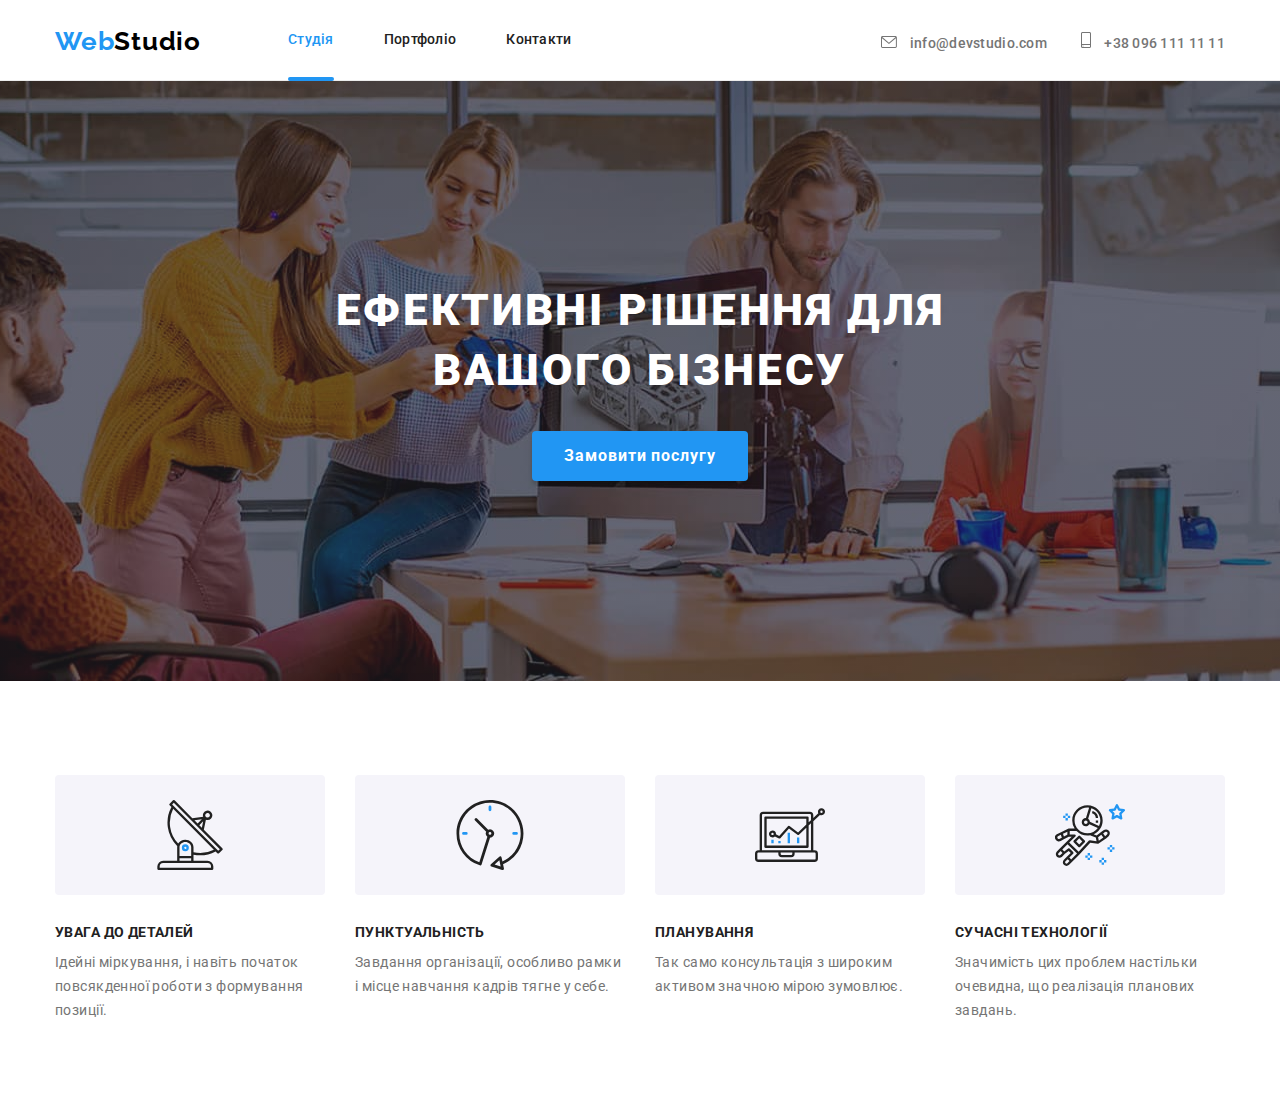
==== commit 4623795f: "Адв секция" ====
--- a/index.html
+++ b/index.html
@@ -59,7 +59,7 @@
                 <button type="button" class="hero-section__top-button" data-modal-open>Замовити послугу</button>
             </div>
         </section>
-        <!-- <section class="section">
+        <section class="section">
             <div class="container">
                 <ul class="advantages">
                     <li class="advantages__item">
@@ -104,7 +104,7 @@
                 </ul>
             </div>
         </section>
-        <section class="specializations">
+        <!-- <section class="specializations">
             <div class="container">
                 <h2 class="section-title">Чим ми займаємося</h2>
                 <ul class="specializations__list">
@@ -134,8 +134,8 @@
                     </li>
                 </ul>
             </div>
-        </section>
-        <section class="section team">
+        </section> -->
+        <!-- <section class="section team">
             <div class="container">
                 <h2 class="section-title">Наша команда</h2>
                 <ul class="team__list">
@@ -281,8 +281,8 @@
                     </li>
                 </ul>
             </div>
-        </section>
-        <section class="section">
+        </section> -->
+        <!-- <section class="section">
             <div class="container">
                 <h2 class="section-title">Постійні клієнти</h2>
                 <ul class="clients">
@@ -330,9 +330,9 @@
                     </li>
                 </ul>
             </div>
-        </section>
+        </section> -->
     </main>
-    <footer class="footer">
+    <!-- <footer class="footer">
         <div class="container">
             <div class="footer__conteiner">
                 <div class="footer__adress">
--- a/css/main.min.css
+++ b/css/main.min.css
@@ -1 +1 @@
-:root{--brand-color-bcg: #2F303A;--brand-color: #2196F3;--brand-color-text: #757575;--brand-timefn: cubic-bezier(0.4, 0, 0.2, 1)}body{font-family:"roboto",sans-serif;color:#212121;background:#fff}header{border-bottom:1px solid #ececec}ul,h1,h2,h3,p{margin:0;padding:0}img{display:block;max-width:100%;height:auto;-o-object-fit:cover;object-fit:cover}input{padding:0}.container{max-width:1200px;margin:0px auto;padding:0px 15px}.section{padding:94px 0px}.is-hidden{visibility:hidden;opacity:0;pointer-events:none}.advantages{list-style-type:none;display:-webkit-box;display:-ms-flexbox;display:flex;-webkit-box-pack:justify;-ms-flex-pack:justify;justify-content:space-between;-webkit-box-align:start;-ms-flex-align:start;align-items:flex-start}.advantages__item{-ms-flex-preferred-size:270px;flex-basis:270px}.advantages__icon-conteiner{width:270px;height:120px;display:-webkit-box;display:-ms-flexbox;display:flex;-webkit-box-pack:center;-ms-flex-pack:center;justify-content:center;-webkit-box-align:center;-ms-flex-align:center;align-items:center;margin-bottom:30px;background:#f5f4fa;border-radius:4px}.advantages__title{font-weight:700;font-size:14px;line-height:1.14;letter-spacing:.03em;text-transform:uppercase;margin-bottom:10px}.advantages__description{font-size:14px;line-height:1.71;letter-spacing:.03em;color:var(--brand-color-text)}.backdrop{width:100%;height:100%;position:fixed;top:0;left:0;background-color:rgba(0,0,0,.2);-webkit-transition:opacity 250ms var(--brand-timefn),visibility 250ms var(--brand-timefn);transition:opacity 250ms var(--brand-timefn),visibility 250ms var(--brand-timefn)}.clients{list-style-type:none;display:-webkit-box;display:-ms-flexbox;display:flex;-webkit-box-pack:center;-ms-flex-pack:center;justify-content:center;gap:30px}.clients__item{width:170px;height:92px}.clients__link{width:100%;height:100%;display:-webkit-box;display:-ms-flexbox;display:flex;-webkit-box-pack:center;-ms-flex-pack:center;justify-content:center;-webkit-box-align:center;-ms-flex-align:center;align-items:center;border:1px solid #afb1b8;border-radius:4px;color:#afb1b8;-webkit-transition:color 250ms var(--brand-timefn),border-color 250ms var(--brand-timefn);transition:color 250ms var(--brand-timefn),border-color 250ms var(--brand-timefn)}.clients__link:hover{border-color:var(--brand-color);color:var(--brand-color)}.clients__link:focus{border-color:var(--brand-color);color:var(--brand-color)}.clients__icon{fill:currentColor}.filter{list-style-type:none;display:-webkit-box;display:-ms-flexbox;display:flex;-webkit-box-pack:center;-ms-flex-pack:center;justify-content:center;margin-bottom:50px;gap:8px}.filter__item{font-family:inherit;background:#f5f4fa;border-radius:4px;font-weight:500;font-size:16px;line-height:1.62;text-align:center;letter-spacing:.03em;cursor:pointer;border:none;padding:6px 22px;-webkit-transition:color 250ms var(--brand-timefn),background 250ms var(--brand-timefn),-webkit-box-shadow 250ms var(--brand-timefn);transition:color 250ms var(--brand-timefn),background 250ms var(--brand-timefn),-webkit-box-shadow 250ms var(--brand-timefn);transition:color 250ms var(--brand-timefn),background 250ms var(--brand-timefn),box-shadow 250ms var(--brand-timefn);transition:color 250ms var(--brand-timefn),background 250ms var(--brand-timefn),box-shadow 250ms var(--brand-timefn),-webkit-box-shadow 250ms var(--brand-timefn)}.filter__item:hover,.filter__item:focus{background:var(--brand-color);-webkit-box-shadow:0px 3px 1px rgba(0,0,0,.1),0px 1px 2px rgba(0,0,0,.08),0px 2px 2px rgba(0,0,0,.12);box-shadow:0px 3px 1px rgba(0,0,0,.1),0px 1px 2px rgba(0,0,0,.08),0px 2px 2px rgba(0,0,0,.12);border-radius:4px;color:#fff}.footer{background-color:var(--brand-color-bcg);padding:60px 0px}.footer__conteiner{display:-webkit-box;display:-ms-flexbox;display:flex;-webkit-box-align:baseline;-ms-flex-align:baseline;align-items:baseline;gap:70px}.footer__adress{width:231px;height:132px}.footer__logo{display:block;margin-bottom:20px}.footer__logo--white{color:#fff}.footer__physical-address{font-style:normal;font-size:14px;line-height:1.71;letter-spacing:.03em;color:#fff;margin-bottom:9px}.footer__contacts{font-style:normal;font-size:14px;line-height:1.71;letter-spacing:.03em;text-decoration:none;color:rgba(255,255,255,.6);display:block;-webkit-transition:color 250ms var(--brand-timefn);transition:color 250ms var(--brand-timefn)}.footer__contacts:hover,.footer__contacts:focus{color:var(--brand-color)}.footer__contacts:not(:last-child){margin-bottom:9px}.footer__invitation{font-weight:700;font-size:14px;line-height:1.14;letter-spacing:.03em;text-transform:uppercase;color:#fff;margin-bottom:20px}.footer__form{width:570px;margin-left:auto;position:relative}.footer__email{width:358px;height:50px;padding:15px 16px;border:1px solid rgba(255,255,255,.3);border-radius:4px;background-color:rgba(0,0,0,0);-webkit-filter:drop-shadow(0px 4px 4px rgba(0, 0, 0, 0.15));filter:drop-shadow(0px 4px 4px rgba(0, 0, 0, 0.15));color:#fff;-webkit-transition:border-color 250ms var(--brand-timefn);transition:border-color 250ms var(--brand-timefn)}.footer__email:focus{outline:none;border-color:var(--brand-color)}.footer__send-button{width:200px;height:50px;position:absolute;right:0;bottom:0;background:var(--brand-color);-webkit-box-shadow:0px 4px 4px rgba(0,0,0,.15);box-shadow:0px 4px 4px rgba(0,0,0,.15);border-radius:4px;border:none;padding:10px 62px 10px 28px;cursor:pointer;font-weight:700;font-size:16px;line-height:1.88;color:#fff;letter-spacing:.06em;-webkit-transition:background 250ms var(--brand-timefn);transition:background 250ms var(--brand-timefn)}.footer__send-button:hover,.footer__send-button:focus{background:#188ce8}.footer__send-icon{position:absolute;top:13px;right:28px;fill:currentColor}.header{height:60px;display:-webkit-box;display:-ms-flexbox;display:flex}@media(min-width: 768px){.header{height:80px}}.header__logo{padding:16px 0;margin-right:auto}@media(min-width: 768px){.header__logo{margin-right:93px;padding:26px 0;margin-right:87px}}.header__logo--black{color:#000}.header__mobile-menu-open{width:40px;height:40px;border:none;padding:10px 0;background:none;cursor:pointer}.header__mobile-menu-open:hover,.header__mobile-menu-open:focus{color:var(--brand-color)}@media(min-width: 768px){.header__mobile-menu-open{display:none}}.header__mobile-menu-icon{fill:currentColor}.header__navigation{display:none}@media(min-width: 768px){.header__navigation{display:-webkit-box;display:-ms-flexbox;display:flex}}.header__navigation-item:not(:last-child){margin-right:50px}.header__navigation-link{display:block;padding:32px 0px}.header__container-contacts{display:none;margin-left:auto;padding:21px 0px}@media(min-width: 768px){.header__container-contacts{display:block}}@media(max-width: 1200px){.header__container-contacts{width:138px}}@media(min-width: 1200px){.header__container-contacts{padding:32px 0px}}.header__contacts{font-weight:500;font-size:12px;line-height:1.17;letter-spacing:.02em;color:var(--brand-color-text);text-decoration:none;-webkit-transition:color 250ms var(--brand-timefn);transition:color 250ms var(--brand-timefn);display:-webkit-box;display:-ms-flexbox;display:flex}.header__contacts:hover,.header__contacts:focus{color:var(--brand-color)}@media(min-width: 1200px){.header__contacts{display:inline-block;font-size:14px;line-height:1.14}}.header__contacts:not(:last-child){margin-bottom:10px}@media(min-width: 1200px){.header__contacts:not(:last-child){margin-bottom:0;margin-right:30px}}.header__mail-icon{width:14px;height:10px;margin-right:8px;fill:currentColor}@media(min-width: 1200px){.header__mail-icon{width:16px;height:12px;margin-right:10px}}.header__tel-icon{width:10px;height:14px;margin-right:8px;fill:currentColor}@media(min-width: 1200px){.header__tel-icon{margin-right:10px;width:10px;height:16px}}.hero-section{background-color:var(--brand-color-bcg);background-image:-webkit-gradient(linear, left top, left bottom, from(rgba(47, 48, 58, 0.4)), to(rgba(47, 48, 58, 0.4))),url("../images/bcg/bcgimg-mobile.jpg");background-image:linear-gradient(rgba(47, 48, 58, 0.4), rgba(47, 48, 58, 0.4)),url("../images/bcg/bcgimg-mobile.jpg");background-size:cover;background-repeat:no-repeat;background-position:center;padding:118px 0px}@media(max-width: 768)and (min-device-pixel-ratio: 2),(-webkit-min-device-pixel-ratio: 2),(min-resolution: 192dpi),(min-resolution: 2dppx){.hero-section{background-image:-webkit-gradient(linear, left top, left bottom, from(rgba(47, 48, 58, 0.4)), to(rgba(47, 48, 58, 0.4))),url("../images/bcg/bcgimg-mobile@2x.jpg");background-image:linear-gradient(rgba(47, 48, 58, 0.4), rgba(47, 48, 58, 0.4)),url("../images/bcg/bcgimg-mobile@2x.jpg")}}@media(min-width: 768px){.hero-section{background-image:-webkit-gradient(linear, left top, left bottom, from(rgba(47, 48, 58, 0.4)), to(rgba(47, 48, 58, 0.4))),url("../images/bcg/bcgimg-tablet.jpg");background-image:linear-gradient(rgba(47, 48, 58, 0.4), rgba(47, 48, 58, 0.4)),url("../images/bcg/bcgimg-tablet.jpg")}}@media(min-width: 768px)and (min-device-pixel-ratio: 2),(min-width: 768px)and (-webkit-min-device-pixel-ratio: 2),(min-width: 768px)and (min-resolution: 192dpi),(min-width: 768px)and (min-resolution: 2dppx){.hero-section{background-image:-webkit-gradient(linear, left top, left bottom, from(rgba(47, 48, 58, 0.4)), to(rgba(47, 48, 58, 0.4))),url("../images/bcg/bcgimg-tablet@2x.jpg");background-image:linear-gradient(rgba(47, 48, 58, 0.4), rgba(47, 48, 58, 0.4)),url("../images/bcg/bcgimg-tablet@2x.jpg")}}@media(min-width: 1200px){.hero-section{background-image:-webkit-gradient(linear, left top, left bottom, from(rgba(47, 48, 58, 0.4)), to(rgba(47, 48, 58, 0.4))),url("../images/bcg/bcgimg-desktop.jpg");background-image:linear-gradient(rgba(47, 48, 58, 0.4), rgba(47, 48, 58, 0.4)),url("../images/bcg/bcgimg-desktop.jpg");padding:200px 0px}}@media(min-width: 1200px)and (min-device-pixel-ratio: 2),(min-width: 1200px)and (-webkit-min-device-pixel-ratio: 2),(min-width: 1200px)and (min-resolution: 192dpi),(min-width: 1200px)and (min-resolution: 2dppx){.hero-section{background-image:-webkit-gradient(linear, left top, left bottom, from(rgba(47, 48, 58, 0.4)), to(rgba(47, 48, 58, 0.4))),url("../images/bcg/bcgimg-desktop@2x.jpg");background-image:linear-gradient(rgba(47, 48, 58, 0.4), rgba(47, 48, 58, 0.4)),url("../images/bcg/bcgimg-desktop@2x.jpg")}}.hero-section__tagline{max-width:360px;text-transform:uppercase;text-align:center;color:#fff;font-size:26px;line-height:1.62;font-weight:900;letter-spacing:.06em;margin:0 auto 30px auto}@media(min-width: 1200px){.hero-section__tagline{font-size:44px;line-height:1.36;max-width:696px}}.hero-section__top-button{font-family:inherit;background:var(--brand-color);-webkit-box-shadow:0px 4px 4px rgba(0,0,0,.15);box-shadow:0px 4px 4px rgba(0,0,0,.15);border:none;border-radius:4px;cursor:pointer;font-weight:700;font-size:16px;line-height:1.88;display:-webkit-box;display:-ms-flexbox;display:flex;-webkit-box-align:center;-ms-flex-align:center;align-items:center;text-align:center;letter-spacing:.06em;color:#fff;margin:0px auto;padding:10px 24px;-webkit-transition:background 250ms var(--brand-timefn);transition:background 250ms var(--brand-timefn)}.hero-section__top-button:hover,.hero-section__top-button:focus{background:#188ce8}@media(min-width: 1200px){.hero-section__top-button{padding:10px 32px}}.logo{font-family:"Raleway";font-style:normal;text-decoration:none;font-weight:700;font-size:24px;line-height:1.17;letter-spacing:.03em;color:var(--brand-color)}@media(min-width: 1200px){.logo{font-size:26px;line-height:1.19}}.mobile-menu{position:fixed;width:100%;height:100%;top:0;left:0;padding:48px 40px;background-color:#fff;-webkit-transform:translateX(100%);transform:translateX(100%);-webkit-transition:-webkit-transform 250ms var(--brand-timefn);transition:-webkit-transform 250ms var(--brand-timefn);transition:transform 250ms var(--brand-timefn);transition:transform 250ms var(--brand-timefn), -webkit-transform 250ms var(--brand-timefn)}.mobile-menu.is-open{-webkit-transform:translateX(0);transform:translateX(0)}.mobile-menu__close-button{position:absolute;top:10px;right:15px;width:40px;height:40px;padding:0;border:none;background:none;color:#212121}.mobile-menu__close-button:hover,.mobile-menu__close-button:focus{color:var(--brand-color)}.mobile-menu__close-icon{fill:currentColor}.mobile-menu__item:not(:last-child){margin-bottom:32px}.mobile-menu__link{font-size:40px;line-height:1.175;letter-spacing:.02em;color:#212121}.mobile-menu__contact-tel{position:absolute;bottom:194px;text-decoration:none;font-weight:500;font-size:34px;line-height:1.18;letter-spacing:.02em;color:var(--brand-color)}.mobile-menu__contact-mail{position:absolute;bottom:134px;text-decoration:none;font-weight:500;font-size:24px;line-height:1.17;letter-spacing:.02em;color:var(--brand-color-text)}.mobile-menu__socials{position:absolute;bottom:48px;display:-webkit-box;display:-ms-flexbox;display:flex;gap:10px;list-style-type:none}.mobile-menu__socials-item:not(:last-child)::after{content:"";height:22px;border-right:1px solid rgba(33,33,33,.2);margin-left:10px}.mobile-menu__socials-link{text-decoration:none;font-weight:500;font-size:18px;line-height:1.22;letter-spacing:.02em;color:var(--brand-color)}.modal{position:absolute;width:528px;height:581px;background:#fff;-webkit-box-shadow:0px 1px 3px rgba(0,0,0,.12),0px 1px 1px rgba(0,0,0,.14),0px 2px 1px rgba(0,0,0,.2);box-shadow:0px 1px 3px rgba(0,0,0,.12),0px 1px 1px rgba(0,0,0,.14),0px 2px 1px rgba(0,0,0,.2);border-radius:4px;position:absolute;top:50%;left:50%;-webkit-transform:translate(-50%, -50%);transform:translate(-50%, -50%);padding:40px}.modal__close-button{width:30px;height:30px;cursor:pointer;border:1px solid rgba(0,0,0,.1);border-radius:50%;background:#fff;font-size:11px;position:absolute;top:8px;right:8px}.modal__close-icon{fill:currentColor;position:absolute;top:50%;left:50%;-webkit-transform:translate(-50%, -50%);transform:translate(-50%, -50%)}.modal__close-icon:hover{color:var(--brand-color)}.modal__caption{margin-bottom:12px;font-weight:700;font-size:20px;line-height:1.15;text-align:center;letter-spacing:.03em;color:#212121}.modal__input-wrapper{position:relative}.modal__label{display:block;margin-bottom:4px;font-weight:400;font-size:12px;line-height:1.17;letter-spacing:.01em;color:var(--brand-color-text)}.modal__personal-data{display:block;width:100%;padding:11px 12px 11px 42px;margin-bottom:10px;border:1px solid rgba(33,33,33,.2);border-radius:4px;-webkit-transition:border-color 250ms var(--brand-timefn);transition:border-color 250ms var(--brand-timefn)}.modal__personal-data:focus{outline:none;border-color:var(--brand-color)}.modal__input-icon{position:absolute;left:12px;bottom:11px;-webkit-transition:fill 250ms var(--brand-timefn);transition:fill 250ms var(--brand-timefn)}.modal__personal-data:focus+.modal__input-icon{fill:var(--brand-color)}.modal__comment{display:block;width:100%;height:120px;resize:none;border:1px solid rgba(33,33,33,.2);border-radius:4px;margin-bottom:20px;padding:12px 16px;-webkit-transition:border-color 250ms var(--brand-timefn);transition:border-color 250ms var(--brand-timefn)}.modal__comment:focus{outline:none;border-color:var(--brand-color)}.modal__comment::-webkit-input-placeholder{font-weight:400;font-size:12px;line-height:1.17;letter-spacing:.01em;color:rgba(117,117,117,.5)}.modal__comment::-moz-placeholder{font-weight:400;font-size:12px;line-height:1.17;letter-spacing:.01em;color:rgba(117,117,117,.5)}.modal__comment:-ms-input-placeholder{font-weight:400;font-size:12px;line-height:1.17;letter-spacing:.01em;color:rgba(117,117,117,.5)}.modal__comment::-ms-input-placeholder{font-weight:400;font-size:12px;line-height:1.17;letter-spacing:.01em;color:rgba(117,117,117,.5)}.modal__comment::placeholder{font-weight:400;font-size:12px;line-height:1.17;letter-spacing:.01em;color:rgba(117,117,117,.5)}.modal__checkbox{position:relative;margin-left:14px}.modal__uncheck-icon{position:absolute;-webkit-transform:translateY(20%);transform:translateY(20%);z-index:-1}.modal__check-icon{position:absolute;fill:var(--brand-color);-webkit-transform:translateY(20%) translateX(-119%);transform:translateY(20%) translateX(-119%);opacity:0;z-index:-1;-webkit-transition:opacity 250ms var(--brand-timefn);transition:opacity 250ms var(--brand-timefn)}.modal__license-agreement{opacity:0;width:16px;height:15px}.modal__license-agreement:checked+.modal__check-icon{opacity:1}.modal__license-agreement-text{font-size:14px;line-height:1.71;letter-spacing:.03em;color:var(--brand-color-text)}.modal__license-link{font-size:14px;line-height:1.71;letter-spacing:.03em;color:var(--brand-color)}.modal__send-button{position:absolute;bottom:40px;left:50%;-webkit-transform:translateX(-50%);transform:translateX(-50%);width:200px;height:50px;background:var(--brand-color);-webkit-box-shadow:0px 4px 4px rgba(0,0,0,.15);box-shadow:0px 4px 4px rgba(0,0,0,.15);border:none;border-radius:4px;cursor:pointer;font-weight:700;font-size:16px;line-height:1.88;letter-spacing:.06em;color:#fff;-webkit-transition:background 250ms var(--brand-timefn);transition:background 250ms var(--brand-timefn)}.modal__send-button:hover,.modal__send-button:focus{background:#188ce8}.navigation{list-style-type:none;font-weight:500;font-size:14px;line-height:1.14;letter-spacing:.02em}.navigation__link{text-decoration:none;color:inherit;-webkit-transition:color 250ms var(--brand-timefn);transition:color 250ms var(--brand-timefn)}.navigation__link:visited{color:inherit}.navigation__link:hover,.navigation__link:focus{color:var(--brand-color)}.navigation__activ{color:var(--brand-color);position:relative}.navigation__activ::after{content:"";width:100%;height:4px;background-color:var(--brand-color);border-radius:2px;display:block;position:absolute;-webkit-transform:translateY(-75%);transform:translateY(-75%)}.projects{list-style-type:none;display:-webkit-box;display:-ms-flexbox;display:flex;-ms-flex-wrap:wrap;flex-wrap:wrap;gap:30px}.projects__item{background:#fff;-ms-flex-preferred-size:calc((100% - 60px)/3);flex-basis:calc((100% - 60px)/3);-webkit-transition:-webkit-box-shadow 250ms var(--brand-timefn);transition:-webkit-box-shadow 250ms var(--brand-timefn);transition:box-shadow 250ms var(--brand-timefn);transition:box-shadow 250ms var(--brand-timefn), -webkit-box-shadow 250ms var(--brand-timefn)}.projects__item:hover{-webkit-box-shadow:0px 1px 1px rgba(0,0,0,.12),0px 4px 4px rgba(0,0,0,.06),1px 4px 6px rgba(0,0,0,.16);box-shadow:0px 1px 1px rgba(0,0,0,.12),0px 4px 4px rgba(0,0,0,.06),1px 4px 6px rgba(0,0,0,.16)}.projects__box{width:370px;height:294px;overflow:hidden}.projects__description-box{width:370px;height:294px;background-color:rgba(33,150,243,.9);padding:63px 24px;-webkit-transition:-webkit-transform 250ms var(--brand-timefn);transition:-webkit-transform 250ms var(--brand-timefn);transition:transform 250ms var(--brand-timefn);transition:transform 250ms var(--brand-timefn), -webkit-transform 250ms var(--brand-timefn)}.projects__item:hover .projects__description-box{-webkit-transform:translateY(-100%);transform:translateY(-100%)}.projects__desc{font-weight:400;font-size:18px;line-height:1.56;letter-spacing:.03em;color:#fff}.projects__inner{border-right:1px solid #eee;border-left:1px solid #eee;border-bottom:1px solid #eee;padding:20px 24px}.projects__name{font-weight:700;font-size:18px;line-height:2;letter-spacing:.06em;margin-bottom:4px}.projects__type{font-size:16px;line-height:1.88;letter-spacing:.03em;color:var(--brand-color-text)}.section-title{font-weight:700;font-size:36px;line-height:1.17;text-align:center;letter-spacing:.03em;margin-bottom:50px}.socials{list-style-type:none;display:-webkit-box;display:-ms-flexbox;display:flex;-webkit-box-pack:center;-ms-flex-pack:center;justify-content:center;gap:10px}.socials__item{width:44px;height:44px;display:-webkit-box;display:-ms-flexbox;display:flex;-webkit-box-pack:center;-ms-flex-pack:center;justify-content:center;-webkit-box-align:center;-ms-flex-align:center;align-items:center}.socials__link{width:100%;height:100%;display:-webkit-box;display:-ms-flexbox;display:flex;-webkit-box-pack:center;-ms-flex-pack:center;justify-content:center;-webkit-box-align:center;-ms-flex-align:center;align-items:center;border-radius:50% 50%}.socials__link--grey{color:#afb1b8;-webkit-transition:color 250ms var(--brand-timefn),background 250ms var(--brand-timefn);transition:color 250ms var(--brand-timefn),background 250ms var(--brand-timefn)}.socials__link--grey:hover,.socials__link--grey:focus{background-color:var(--brand-color);color:#fff}.socials__link--white{background-color:rgba(255,255,255,.1);color:#fff;-webkit-transition:background-color 250ms var(--brand-timefn);transition:background-color 250ms var(--brand-timefn)}.socials__link--white:hover,.socials__link--white:focus{background-color:var(--brand-color)}.socials__icon{fill:currentColor}.specializations{padding-bottom:94px}.specializations__list{list-style-type:none;display:-webkit-box;display:-ms-flexbox;display:flex;gap:30px}.specializations__wrapper{width:370px;height:294px;display:-webkit-box;display:-ms-flexbox;display:flex;-webkit-box-pack:center;-ms-flex-pack:center;justify-content:center;-webkit-box-align:center;-ms-flex-align:center;align-items:center;position:relative;bottom:0}.specializations__inner{width:100%;height:70px;background-color:rgba(47,48,58,.8);position:absolute;bottom:0;display:-webkit-box;display:-ms-flexbox;display:flex;-webkit-box-pack:center;-ms-flex-pack:center;justify-content:center;-webkit-box-align:center;-ms-flex-align:center;align-items:center}.specializations__direction{font-weight:700;font-size:14px;line-height:1.14;text-align:center;letter-spacing:.03em;text-transform:uppercase;color:#fff}.team{background-color:#f5f4fa}.team__list{list-style-type:none;display:-webkit-box;display:-ms-flexbox;display:flex;gap:30px}.team__item{background:#fff;-webkit-box-shadow:0px 1px 3px rgba(0,0,0,.12),0px 1px 1px rgba(0,0,0,.14),0px 2px 1px rgba(0,0,0,.2);box-shadow:0px 1px 3px rgba(0,0,0,.12),0px 1px 1px rgba(0,0,0,.14),0px 2px 1px rgba(0,0,0,.2);border-radius:0px 0px 4px 4px;padding-bottom:30px}.team__member-name{font-weight:500;font-size:16px;line-height:1.19;text-align:center;letter-spacing:.03em;margin:30px 0 10px 0}.team__member-profession{margin-bottom:16px;font-size:16px;line-height:1.19;text-align:center;letter-spacing:.03em;color:var(--brand-color-text)}/*# sourceMappingURL=main.min.css.map */+:root{--brand-color-bcg: #2F303A;--brand-color: #2196F3;--brand-color-text: #757575;--brand-timefn: cubic-bezier(0.4, 0, 0.2, 1)}body{font-family:"roboto",sans-serif;color:#212121;background:#fff}header{border-bottom:1px solid #ececec}ul,h1,h2,h3,p{margin:0;padding:0}img{display:block;max-width:100%;height:auto;-o-object-fit:cover;object-fit:cover}input{padding:0}.container{max-width:1200px;margin:0px auto;padding:0px 15px}.section{padding:94px 0px}.is-hidden{visibility:hidden;opacity:0;pointer-events:none}.advantages{list-style-type:none}@media(min-width: 768px){.advantages{display:-webkit-box;display:-ms-flexbox;display:flex;-webkit-box-pack:center;-ms-flex-pack:center;justify-content:center;-webkit-box-align:start;-ms-flex-align:start;align-items:flex-start;gap:30px;-ms-flex-wrap:wrap;flex-wrap:wrap}}@media(max-width: 767px){.advantages__item{margin-right:auto;margin-left:auto;max-width:450px;margin-bottom:30px}}@media(min-width: 768px){.advantages__item{-ms-flex-preferred-size:354px;flex-basis:354px}}@media(min-width: 1200px){.advantages__item{-ms-flex-preferred-size:270px;flex-basis:270px}}.advantages__icon-conteiner{max-width:450px;height:120px;display:-webkit-box;display:-ms-flexbox;display:flex;-webkit-box-pack:center;-ms-flex-pack:center;justify-content:center;-webkit-box-align:center;-ms-flex-align:center;align-items:center;margin-bottom:30px;background:#f5f4fa;border-radius:4px}@media(min-width: 768px){.advantages__icon-conteiner{max-width:354px}}@media(min-width: 1200px){.advantages__icon-conteiner{max-width:270px}}.advantages__title{font-weight:700;font-size:14px;line-height:1.14;letter-spacing:.03em;text-transform:uppercase;margin-bottom:10px}@media(max-width: 767px){.advantages__title{text-align:center}}.advantages__description{font-size:14px;line-height:1.71;letter-spacing:.03em;color:var(--brand-color-text)}.backdrop{width:100%;height:100%;position:fixed;top:0;left:0;background-color:rgba(0,0,0,.2);-webkit-transition:opacity 250ms var(--brand-timefn),visibility 250ms var(--brand-timefn);transition:opacity 250ms var(--brand-timefn),visibility 250ms var(--brand-timefn)}.clients{list-style-type:none;display:-webkit-box;display:-ms-flexbox;display:flex;-webkit-box-pack:center;-ms-flex-pack:center;justify-content:center;gap:30px}.clients__item{width:170px;height:92px}.clients__link{width:100%;height:100%;display:-webkit-box;display:-ms-flexbox;display:flex;-webkit-box-pack:center;-ms-flex-pack:center;justify-content:center;-webkit-box-align:center;-ms-flex-align:center;align-items:center;border:1px solid #afb1b8;border-radius:4px;color:#afb1b8;-webkit-transition:color 250ms var(--brand-timefn),border-color 250ms var(--brand-timefn);transition:color 250ms var(--brand-timefn),border-color 250ms var(--brand-timefn)}.clients__link:hover{border-color:var(--brand-color);color:var(--brand-color)}.clients__link:focus{border-color:var(--brand-color);color:var(--brand-color)}.clients__icon{fill:currentColor}.filter{list-style-type:none;display:-webkit-box;display:-ms-flexbox;display:flex;-webkit-box-pack:center;-ms-flex-pack:center;justify-content:center;margin-bottom:50px;gap:8px}.filter__item{font-family:inherit;background:#f5f4fa;border-radius:4px;font-weight:500;font-size:16px;line-height:1.62;text-align:center;letter-spacing:.03em;cursor:pointer;border:none;padding:6px 22px;-webkit-transition:color 250ms var(--brand-timefn),background 250ms var(--brand-timefn),-webkit-box-shadow 250ms var(--brand-timefn);transition:color 250ms var(--brand-timefn),background 250ms var(--brand-timefn),-webkit-box-shadow 250ms var(--brand-timefn);transition:color 250ms var(--brand-timefn),background 250ms var(--brand-timefn),box-shadow 250ms var(--brand-timefn);transition:color 250ms var(--brand-timefn),background 250ms var(--brand-timefn),box-shadow 250ms var(--brand-timefn),-webkit-box-shadow 250ms var(--brand-timefn)}.filter__item:hover,.filter__item:focus{background:var(--brand-color);-webkit-box-shadow:0px 3px 1px rgba(0,0,0,.1),0px 1px 2px rgba(0,0,0,.08),0px 2px 2px rgba(0,0,0,.12);box-shadow:0px 3px 1px rgba(0,0,0,.1),0px 1px 2px rgba(0,0,0,.08),0px 2px 2px rgba(0,0,0,.12);border-radius:4px;color:#fff}.footer{background-color:var(--brand-color-bcg);padding:60px 0px}.footer__conteiner{display:-webkit-box;display:-ms-flexbox;display:flex;-webkit-box-align:baseline;-ms-flex-align:baseline;align-items:baseline;gap:70px}.footer__adress{width:231px;height:132px}.footer__logo{display:block;margin-bottom:20px}.footer__logo--white{color:#fff}.footer__physical-address{font-style:normal;font-size:14px;line-height:1.71;letter-spacing:.03em;color:#fff;margin-bottom:9px}.footer__contacts{font-style:normal;font-size:14px;line-height:1.71;letter-spacing:.03em;text-decoration:none;color:rgba(255,255,255,.6);display:block;-webkit-transition:color 250ms var(--brand-timefn);transition:color 250ms var(--brand-timefn)}.footer__contacts:hover,.footer__contacts:focus{color:var(--brand-color)}.footer__contacts:not(:last-child){margin-bottom:9px}.footer__invitation{font-weight:700;font-size:14px;line-height:1.14;letter-spacing:.03em;text-transform:uppercase;color:#fff;margin-bottom:20px}.footer__form{width:570px;margin-left:auto;position:relative}.footer__email{width:358px;height:50px;padding:15px 16px;border:1px solid rgba(255,255,255,.3);border-radius:4px;background-color:rgba(0,0,0,0);-webkit-filter:drop-shadow(0px 4px 4px rgba(0, 0, 0, 0.15));filter:drop-shadow(0px 4px 4px rgba(0, 0, 0, 0.15));color:#fff;-webkit-transition:border-color 250ms var(--brand-timefn);transition:border-color 250ms var(--brand-timefn)}.footer__email:focus{outline:none;border-color:var(--brand-color)}.footer__send-button{width:200px;height:50px;position:absolute;right:0;bottom:0;background:var(--brand-color);-webkit-box-shadow:0px 4px 4px rgba(0,0,0,.15);box-shadow:0px 4px 4px rgba(0,0,0,.15);border-radius:4px;border:none;padding:10px 62px 10px 28px;cursor:pointer;font-weight:700;font-size:16px;line-height:1.88;color:#fff;letter-spacing:.06em;-webkit-transition:background 250ms var(--brand-timefn);transition:background 250ms var(--brand-timefn)}.footer__send-button:hover,.footer__send-button:focus{background:#188ce8}.footer__send-icon{position:absolute;top:13px;right:28px;fill:currentColor}.header{height:60px;display:-webkit-box;display:-ms-flexbox;display:flex}@media(min-width: 768px){.header{height:80px}}.header__logo{padding:16px 0;margin-right:auto}@media(min-width: 768px){.header__logo{margin-right:93px;padding:26px 0;margin-right:87px}}.header__logo--black{color:#000}.header__mobile-menu-open{width:40px;height:40px;border:none;padding:10px 0;background:none;cursor:pointer}.header__mobile-menu-open:hover,.header__mobile-menu-open:focus{color:var(--brand-color)}@media(min-width: 768px){.header__mobile-menu-open{display:none}}.header__mobile-menu-icon{fill:currentColor}.header__navigation{display:none}@media(min-width: 768px){.header__navigation{display:-webkit-box;display:-ms-flexbox;display:flex}}.header__navigation-item:not(:last-child){margin-right:50px}.header__navigation-link{display:block;padding:32px 0px}.header__container-contacts{display:none;margin-left:auto;padding:21px 0px}@media(min-width: 768px){.header__container-contacts{display:block}}@media(max-width: 1200px){.header__container-contacts{width:138px}}@media(min-width: 1200px){.header__container-contacts{padding:32px 0px}}.header__contacts{font-weight:500;font-size:12px;line-height:1.17;letter-spacing:.02em;color:var(--brand-color-text);text-decoration:none;-webkit-transition:color 250ms var(--brand-timefn);transition:color 250ms var(--brand-timefn);display:-webkit-box;display:-ms-flexbox;display:flex}.header__contacts:hover,.header__contacts:focus{color:var(--brand-color)}@media(min-width: 1200px){.header__contacts{display:inline-block;font-size:14px;line-height:1.14}}.header__contacts:not(:last-child){margin-bottom:10px}@media(min-width: 1200px){.header__contacts:not(:last-child){margin-bottom:0;margin-right:30px}}.header__mail-icon{width:14px;height:10px;margin-right:8px;fill:currentColor}@media(min-width: 1200px){.header__mail-icon{width:16px;height:12px;margin-right:10px}}.header__tel-icon{width:10px;height:14px;margin-right:8px;fill:currentColor}@media(min-width: 1200px){.header__tel-icon{margin-right:10px;width:10px;height:16px}}.hero-section{background-color:var(--brand-color-bcg);background-image:-webkit-gradient(linear, left top, left bottom, from(rgba(47, 48, 58, 0.4)), to(rgba(47, 48, 58, 0.4))),url("../images/bcg/bcgimg-mobile.jpg");background-image:linear-gradient(rgba(47, 48, 58, 0.4), rgba(47, 48, 58, 0.4)),url("../images/bcg/bcgimg-mobile.jpg");background-size:cover;background-repeat:no-repeat;background-position:center;padding:118px 0px}@media(max-width: 768)and (min-device-pixel-ratio: 2),(-webkit-min-device-pixel-ratio: 2),(min-resolution: 192dpi),(min-resolution: 2dppx){.hero-section{background-image:-webkit-gradient(linear, left top, left bottom, from(rgba(47, 48, 58, 0.4)), to(rgba(47, 48, 58, 0.4))),url("../images/bcg/bcgimg-mobile@2x.jpg");background-image:linear-gradient(rgba(47, 48, 58, 0.4), rgba(47, 48, 58, 0.4)),url("../images/bcg/bcgimg-mobile@2x.jpg")}}@media(min-width: 768px){.hero-section{background-image:-webkit-gradient(linear, left top, left bottom, from(rgba(47, 48, 58, 0.4)), to(rgba(47, 48, 58, 0.4))),url("../images/bcg/bcgimg-tablet.jpg");background-image:linear-gradient(rgba(47, 48, 58, 0.4), rgba(47, 48, 58, 0.4)),url("../images/bcg/bcgimg-tablet.jpg")}}@media(min-width: 768px)and (min-device-pixel-ratio: 2),(min-width: 768px)and (-webkit-min-device-pixel-ratio: 2),(min-width: 768px)and (min-resolution: 192dpi),(min-width: 768px)and (min-resolution: 2dppx){.hero-section{background-image:-webkit-gradient(linear, left top, left bottom, from(rgba(47, 48, 58, 0.4)), to(rgba(47, 48, 58, 0.4))),url("../images/bcg/bcgimg-tablet@2x.jpg");background-image:linear-gradient(rgba(47, 48, 58, 0.4), rgba(47, 48, 58, 0.4)),url("../images/bcg/bcgimg-tablet@2x.jpg")}}@media(min-width: 1200px){.hero-section{background-image:-webkit-gradient(linear, left top, left bottom, from(rgba(47, 48, 58, 0.4)), to(rgba(47, 48, 58, 0.4))),url("../images/bcg/bcgimg-desktop.jpg");background-image:linear-gradient(rgba(47, 48, 58, 0.4), rgba(47, 48, 58, 0.4)),url("../images/bcg/bcgimg-desktop.jpg");padding:200px 0px}}@media(min-width: 1200px)and (min-device-pixel-ratio: 2),(min-width: 1200px)and (-webkit-min-device-pixel-ratio: 2),(min-width: 1200px)and (min-resolution: 192dpi),(min-width: 1200px)and (min-resolution: 2dppx){.hero-section{background-image:-webkit-gradient(linear, left top, left bottom, from(rgba(47, 48, 58, 0.4)), to(rgba(47, 48, 58, 0.4))),url("../images/bcg/bcgimg-desktop@2x.jpg");background-image:linear-gradient(rgba(47, 48, 58, 0.4), rgba(47, 48, 58, 0.4)),url("../images/bcg/bcgimg-desktop@2x.jpg")}}.hero-section__tagline{max-width:360px;text-transform:uppercase;text-align:center;color:#fff;font-size:26px;line-height:1.62;font-weight:900;letter-spacing:.06em;margin:0 auto 30px auto}@media(min-width: 1200px){.hero-section__tagline{font-size:44px;line-height:1.36;max-width:696px}}.hero-section__top-button{font-family:inherit;background:var(--brand-color);-webkit-box-shadow:0px 4px 4px rgba(0,0,0,.15);box-shadow:0px 4px 4px rgba(0,0,0,.15);border:none;border-radius:4px;cursor:pointer;font-weight:700;font-size:16px;line-height:1.88;display:-webkit-box;display:-ms-flexbox;display:flex;-webkit-box-align:center;-ms-flex-align:center;align-items:center;text-align:center;letter-spacing:.06em;color:#fff;margin:0px auto;padding:10px 24px;-webkit-transition:background 250ms var(--brand-timefn);transition:background 250ms var(--brand-timefn)}.hero-section__top-button:hover,.hero-section__top-button:focus{background:#188ce8}@media(min-width: 1200px){.hero-section__top-button{padding:10px 32px}}.logo{font-family:"Raleway";font-style:normal;text-decoration:none;font-weight:700;font-size:24px;line-height:1.17;letter-spacing:.03em;color:var(--brand-color)}@media(min-width: 1200px){.logo{font-size:26px;line-height:1.19}}.mobile-menu{position:fixed;width:100%;height:100%;top:0;left:0;padding:48px 40px;background-color:#fff;-webkit-transform:translateX(100%);transform:translateX(100%);-webkit-transition:-webkit-transform 250ms var(--brand-timefn);transition:-webkit-transform 250ms var(--brand-timefn);transition:transform 250ms var(--brand-timefn);transition:transform 250ms var(--brand-timefn), -webkit-transform 250ms var(--brand-timefn)}.mobile-menu.is-open{-webkit-transform:translateX(0);transform:translateX(0)}.mobile-menu__close-button{position:absolute;top:10px;right:15px;width:40px;height:40px;padding:0;border:none;background:none;color:#212121}.mobile-menu__close-button:hover,.mobile-menu__close-button:focus{color:var(--brand-color)}.mobile-menu__close-icon{fill:currentColor}.mobile-menu__item:not(:last-child){margin-bottom:32px}.mobile-menu__link{font-size:40px;line-height:1.175;letter-spacing:.02em;color:#212121}.mobile-menu__contact-tel{position:absolute;bottom:194px;text-decoration:none;font-weight:500;font-size:34px;line-height:1.18;letter-spacing:.02em;color:var(--brand-color)}.mobile-menu__contact-mail{position:absolute;bottom:134px;text-decoration:none;font-weight:500;font-size:24px;line-height:1.17;letter-spacing:.02em;color:var(--brand-color-text)}.mobile-menu__socials{position:absolute;bottom:48px;display:-webkit-box;display:-ms-flexbox;display:flex;gap:10px;list-style-type:none}.mobile-menu__socials-item:not(:last-child)::after{content:"";height:22px;border-right:1px solid rgba(33,33,33,.2);margin-left:10px}.mobile-menu__socials-link{text-decoration:none;font-weight:500;font-size:18px;line-height:1.22;letter-spacing:.02em;color:var(--brand-color)}.modal{position:absolute;width:450px;height:609px;background:#fff;-webkit-box-shadow:0px 1px 3px rgba(0,0,0,.12),0px 1px 1px rgba(0,0,0,.14),0px 2px 1px rgba(0,0,0,.2);box-shadow:0px 1px 3px rgba(0,0,0,.12),0px 1px 1px rgba(0,0,0,.14),0px 2px 1px rgba(0,0,0,.2);border-radius:4px;position:absolute;top:50%;left:50%;-webkit-transform:translate(-50%, -50%);transform:translate(-50%, -50%);padding:40px}@media(min-width: 1200px){.modal{width:528px;height:581px}}.modal__close-button{width:30px;height:30px;cursor:pointer;border:1px solid rgba(0,0,0,.1);border-radius:50%;background:#fff;font-size:11px;position:absolute;top:8px;right:8px}.modal__close-icon{fill:currentColor;position:absolute;top:50%;left:50%;-webkit-transform:translate(-50%, -50%);transform:translate(-50%, -50%)}.modal__close-icon:hover{color:var(--brand-color)}.modal__caption{margin-bottom:12px;font-weight:700;font-size:20px;line-height:1.5;text-align:center;letter-spacing:.03em;color:#212121}@media(min-width: 1200px){.modal__caption{line-height:1.15}}.modal__input-wrapper{position:relative}.modal__label{display:block;margin-bottom:4px;font-weight:400;font-size:12px;line-height:1.17;letter-spacing:.01em;color:var(--brand-color-text)}.modal__personal-data{display:block;width:100%;padding:11px 12px 11px 42px;margin-bottom:10px;border:1px solid rgba(33,33,33,.2);border-radius:4px;-webkit-transition:border-color 250ms var(--brand-timefn);transition:border-color 250ms var(--brand-timefn)}.modal__personal-data:focus{outline:none;border-color:var(--brand-color)}.modal__input-icon{position:absolute;left:12px;bottom:11px;-webkit-transition:fill 250ms var(--brand-timefn);transition:fill 250ms var(--brand-timefn)}.modal__personal-data:focus+.modal__input-icon{fill:var(--brand-color)}.modal__comment{display:block;width:100%;height:120px;resize:none;border:1px solid rgba(33,33,33,.2);border-radius:4px;margin-bottom:20px;padding:12px 16px;-webkit-transition:border-color 250ms var(--brand-timefn);transition:border-color 250ms var(--brand-timefn)}.modal__comment:focus{outline:none;border-color:var(--brand-color)}.modal__comment::-webkit-input-placeholder{font-weight:400;font-size:14px;line-height:1.14;letter-spacing:.01em;color:rgba(117,117,117,.5)}.modal__comment::-moz-placeholder{font-weight:400;font-size:14px;line-height:1.14;letter-spacing:.01em;color:rgba(117,117,117,.5)}.modal__comment:-ms-input-placeholder{font-weight:400;font-size:14px;line-height:1.14;letter-spacing:.01em;color:rgba(117,117,117,.5)}.modal__comment::-ms-input-placeholder{font-weight:400;font-size:14px;line-height:1.14;letter-spacing:.01em;color:rgba(117,117,117,.5)}.modal__comment::placeholder{font-weight:400;font-size:14px;line-height:1.14;letter-spacing:.01em;color:rgba(117,117,117,.5)}@media(min-width: 1200px){.modal__comment::-webkit-input-placeholder{font-size:12px;line-height:1.17}.modal__comment::-moz-placeholder{font-size:12px;line-height:1.17}.modal__comment:-ms-input-placeholder{font-size:12px;line-height:1.17}.modal__comment::-ms-input-placeholder{font-size:12px;line-height:1.17}.modal__comment::placeholder{font-size:12px;line-height:1.17}}.modal__checkbox{position:relative;margin-left:14px}.modal__uncheck-icon{position:absolute;-webkit-transform:translateY(20%);transform:translateY(20%);z-index:-1}.modal__check-icon{position:absolute;fill:var(--brand-color);-webkit-transform:translateY(20%) translateX(-125%);transform:translateY(20%) translateX(-125%);opacity:0;z-index:-1;-webkit-transition:opacity 250ms var(--brand-timefn);transition:opacity 250ms var(--brand-timefn)}.modal__license-agreement{opacity:0;width:16px;height:15px}.modal__license-agreement:checked+.modal__check-icon{opacity:1}.modal__license-agreement-text{font-size:12px;line-height:1.17;letter-spacing:.03em;color:var(--brand-color-text)}@media(min-width: 1200px){.modal__license-agreement-text{font-size:14px;line-height:1.71}}.modal__license-link{font-size:12px;line-height:1.17;letter-spacing:.03em;color:var(--brand-color)}@media(min-width: 1200px){.modal__license-link{font-size:14px;line-height:1.71}}.modal__send-button{position:absolute;bottom:40px;left:50%;-webkit-transform:translateX(-50%);transform:translateX(-50%);width:200px;height:50px;background:var(--brand-color);-webkit-box-shadow:0px 4px 4px rgba(0,0,0,.15);box-shadow:0px 4px 4px rgba(0,0,0,.15);border:none;border-radius:4px;cursor:pointer;font-weight:700;font-size:16px;line-height:1.88;letter-spacing:.06em;color:#fff;-webkit-transition:background 250ms var(--brand-timefn);transition:background 250ms var(--brand-timefn)}.modal__send-button:hover,.modal__send-button:focus{background:#188ce8}.navigation{list-style-type:none;font-weight:500;font-size:14px;line-height:1.14;letter-spacing:.02em}.navigation__link{text-decoration:none;color:inherit;-webkit-transition:color 250ms var(--brand-timefn);transition:color 250ms var(--brand-timefn)}.navigation__link:visited{color:inherit}.navigation__link:hover,.navigation__link:focus{color:var(--brand-color)}.navigation__activ{color:var(--brand-color);position:relative}.navigation__activ::after{content:"";width:100%;height:4px;background-color:var(--brand-color);border-radius:2px;display:block;position:absolute;-webkit-transform:translateY(-75%);transform:translateY(-75%)}.projects{list-style-type:none;display:-webkit-box;display:-ms-flexbox;display:flex;-ms-flex-wrap:wrap;flex-wrap:wrap;gap:30px}.projects__item{background:#fff;-ms-flex-preferred-size:calc((100% - 60px)/3);flex-basis:calc((100% - 60px)/3);-webkit-transition:-webkit-box-shadow 250ms var(--brand-timefn);transition:-webkit-box-shadow 250ms var(--brand-timefn);transition:box-shadow 250ms var(--brand-timefn);transition:box-shadow 250ms var(--brand-timefn), -webkit-box-shadow 250ms var(--brand-timefn)}.projects__item:hover{-webkit-box-shadow:0px 1px 1px rgba(0,0,0,.12),0px 4px 4px rgba(0,0,0,.06),1px 4px 6px rgba(0,0,0,.16);box-shadow:0px 1px 1px rgba(0,0,0,.12),0px 4px 4px rgba(0,0,0,.06),1px 4px 6px rgba(0,0,0,.16)}.projects__box{width:370px;height:294px;overflow:hidden}.projects__description-box{width:370px;height:294px;background-color:rgba(33,150,243,.9);padding:63px 24px;-webkit-transition:-webkit-transform 250ms var(--brand-timefn);transition:-webkit-transform 250ms var(--brand-timefn);transition:transform 250ms var(--brand-timefn);transition:transform 250ms var(--brand-timefn), -webkit-transform 250ms var(--brand-timefn)}.projects__item:hover .projects__description-box{-webkit-transform:translateY(-100%);transform:translateY(-100%)}.projects__desc{font-weight:400;font-size:18px;line-height:1.56;letter-spacing:.03em;color:#fff}.projects__inner{border-right:1px solid #eee;border-left:1px solid #eee;border-bottom:1px solid #eee;padding:20px 24px}.projects__name{font-weight:700;font-size:18px;line-height:2;letter-spacing:.06em;margin-bottom:4px}.projects__type{font-size:16px;line-height:1.88;letter-spacing:.03em;color:var(--brand-color-text)}.section-title{font-weight:700;font-size:36px;line-height:1.17;text-align:center;letter-spacing:.03em;margin-bottom:50px}.socials{list-style-type:none;display:-webkit-box;display:-ms-flexbox;display:flex;-webkit-box-pack:center;-ms-flex-pack:center;justify-content:center;gap:10px}.socials__item{width:44px;height:44px;display:-webkit-box;display:-ms-flexbox;display:flex;-webkit-box-pack:center;-ms-flex-pack:center;justify-content:center;-webkit-box-align:center;-ms-flex-align:center;align-items:center}.socials__link{width:100%;height:100%;display:-webkit-box;display:-ms-flexbox;display:flex;-webkit-box-pack:center;-ms-flex-pack:center;justify-content:center;-webkit-box-align:center;-ms-flex-align:center;align-items:center;border-radius:50% 50%}.socials__link--grey{color:#afb1b8;-webkit-transition:color 250ms var(--brand-timefn),background 250ms var(--brand-timefn);transition:color 250ms var(--brand-timefn),background 250ms var(--brand-timefn)}.socials__link--grey:hover,.socials__link--grey:focus{background-color:var(--brand-color);color:#fff}.socials__link--white{background-color:rgba(255,255,255,.1);color:#fff;-webkit-transition:background-color 250ms var(--brand-timefn);transition:background-color 250ms var(--brand-timefn)}.socials__link--white:hover,.socials__link--white:focus{background-color:var(--brand-color)}.socials__icon{fill:currentColor}.specializations{padding-bottom:94px}.specializations__list{list-style-type:none;display:-webkit-box;display:-ms-flexbox;display:flex;gap:30px}.specializations__wrapper{width:370px;height:294px;display:-webkit-box;display:-ms-flexbox;display:flex;-webkit-box-pack:center;-ms-flex-pack:center;justify-content:center;-webkit-box-align:center;-ms-flex-align:center;align-items:center;position:relative;bottom:0}.specializations__inner{width:100%;height:70px;background-color:rgba(47,48,58,.8);position:absolute;bottom:0;display:-webkit-box;display:-ms-flexbox;display:flex;-webkit-box-pack:center;-ms-flex-pack:center;justify-content:center;-webkit-box-align:center;-ms-flex-align:center;align-items:center}.specializations__direction{font-weight:700;font-size:14px;line-height:1.14;text-align:center;letter-spacing:.03em;text-transform:uppercase;color:#fff}.team{background-color:#f5f4fa}.team__list{list-style-type:none;display:-webkit-box;display:-ms-flexbox;display:flex;gap:30px}.team__item{background:#fff;-webkit-box-shadow:0px 1px 3px rgba(0,0,0,.12),0px 1px 1px rgba(0,0,0,.14),0px 2px 1px rgba(0,0,0,.2);box-shadow:0px 1px 3px rgba(0,0,0,.12),0px 1px 1px rgba(0,0,0,.14),0px 2px 1px rgba(0,0,0,.2);border-radius:0px 0px 4px 4px;padding-bottom:30px}.team__member-name{font-weight:500;font-size:16px;line-height:1.19;text-align:center;letter-spacing:.03em;margin:30px 0 10px 0}.team__member-profession{margin-bottom:16px;font-size:16px;line-height:1.19;text-align:center;letter-spacing:.03em;color:var(--brand-color-text)}/*# sourceMappingURL=main.min.css.map */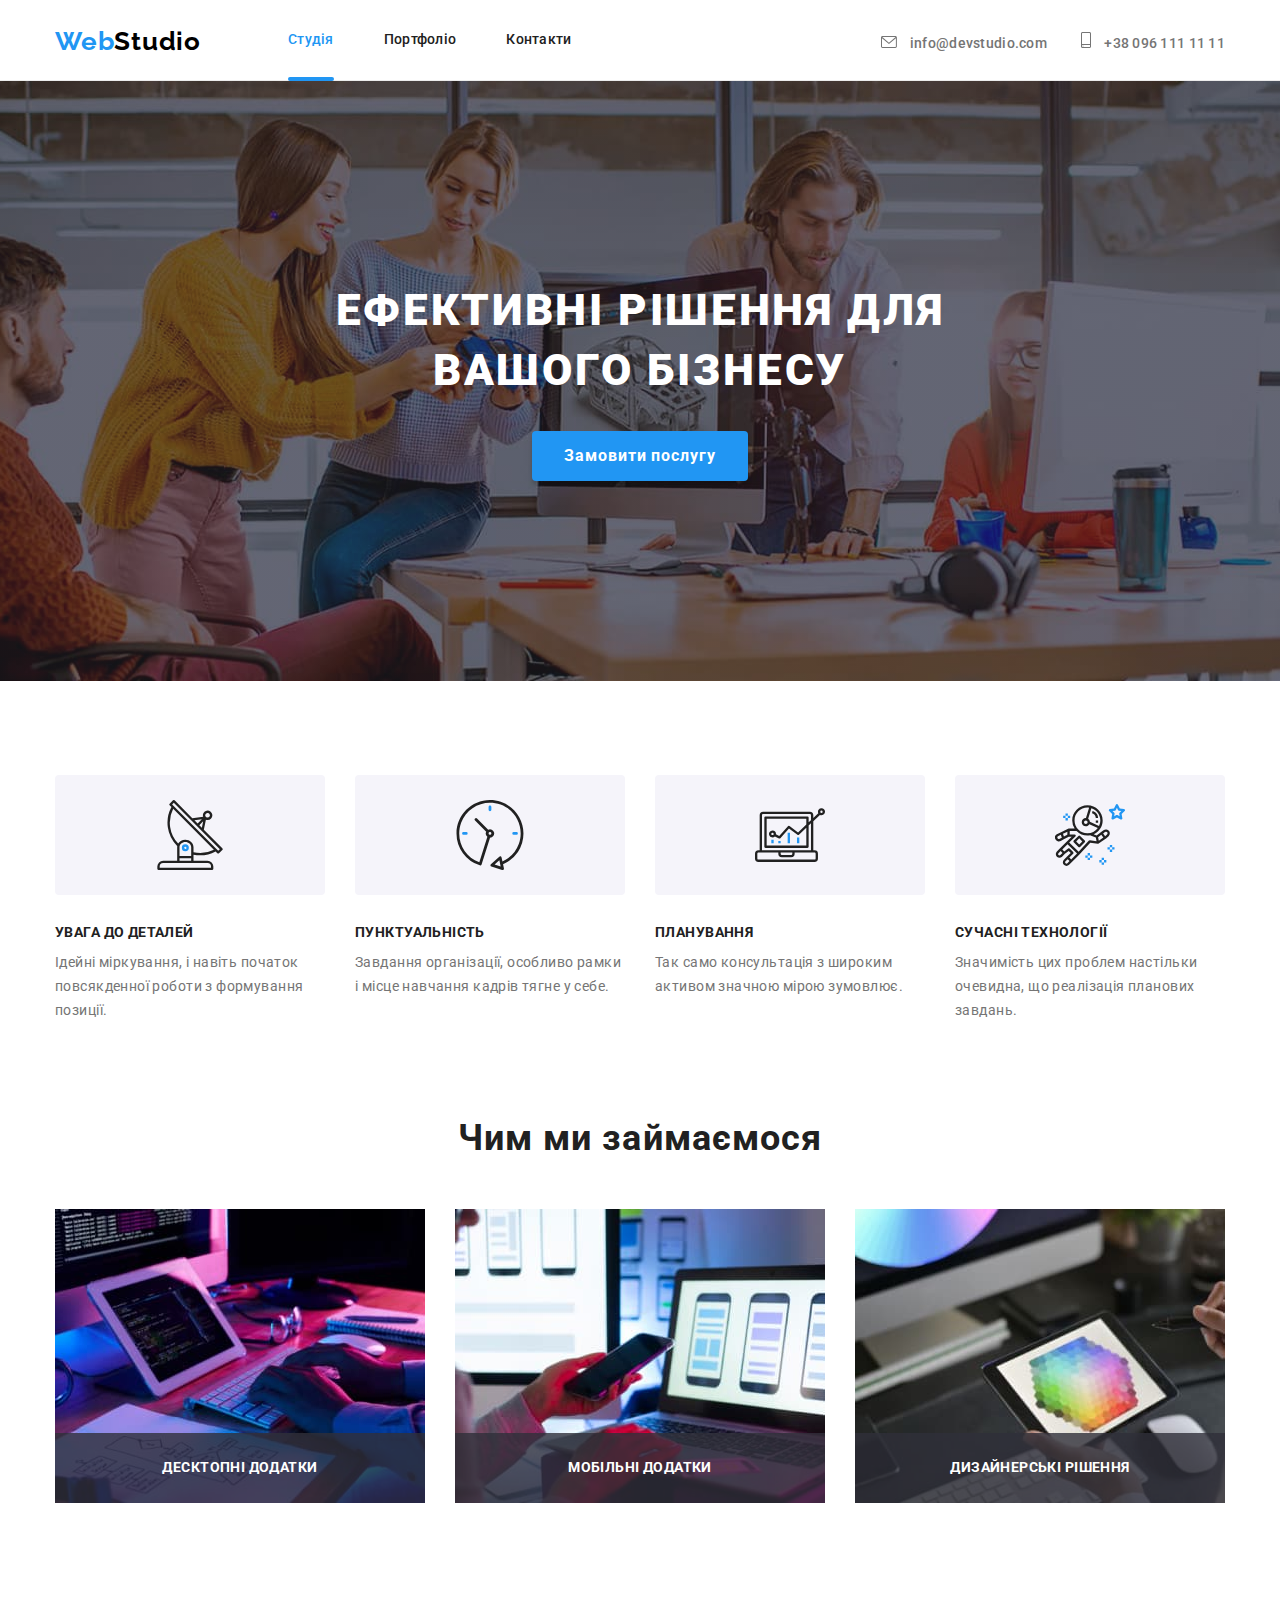
==== commit 8bb9d50b: "Секция специализации" ====
--- a/index.html
+++ b/index.html
@@ -104,7 +104,7 @@
                 </ul>
             </div>
         </section>
-        <!-- <section class="specializations">
+        <section class="specializations">
             <div class="container">
                 <h2 class="section-title">Чим ми займаємося</h2>
                 <ul class="specializations__list">
@@ -134,7 +134,7 @@
                     </li>
                 </ul>
             </div>
-        </section> -->
+        </section>
         <!-- <section class="section team">
             <div class="container">
                 <h2 class="section-title">Наша команда</h2>
--- a/css/main.min.css
+++ b/css/main.min.css
@@ -1 +1 @@
-:root{--brand-color-bcg: #2F303A;--brand-color: #2196F3;--brand-color-text: #757575;--brand-timefn: cubic-bezier(0.4, 0, 0.2, 1)}body{font-family:"roboto",sans-serif;color:#212121;background:#fff}header{border-bottom:1px solid #ececec}ul,h1,h2,h3,p{margin:0;padding:0}img{display:block;max-width:100%;height:auto;-o-object-fit:cover;object-fit:cover}input{padding:0}.container{max-width:1200px;margin:0px auto;padding:0px 15px}.section{padding:94px 0px}.is-hidden{visibility:hidden;opacity:0;pointer-events:none}.advantages{list-style-type:none}@media(min-width: 768px){.advantages{display:-webkit-box;display:-ms-flexbox;display:flex;-webkit-box-pack:center;-ms-flex-pack:center;justify-content:center;-webkit-box-align:start;-ms-flex-align:start;align-items:flex-start;gap:30px;-ms-flex-wrap:wrap;flex-wrap:wrap}}@media(max-width: 767px){.advantages__item{margin-right:auto;margin-left:auto;max-width:450px;margin-bottom:30px}}@media(min-width: 768px){.advantages__item{-ms-flex-preferred-size:354px;flex-basis:354px}}@media(min-width: 1200px){.advantages__item{-ms-flex-preferred-size:270px;flex-basis:270px}}.advantages__icon-conteiner{max-width:450px;height:120px;display:-webkit-box;display:-ms-flexbox;display:flex;-webkit-box-pack:center;-ms-flex-pack:center;justify-content:center;-webkit-box-align:center;-ms-flex-align:center;align-items:center;margin-bottom:30px;background:#f5f4fa;border-radius:4px}@media(min-width: 768px){.advantages__icon-conteiner{max-width:354px}}@media(min-width: 1200px){.advantages__icon-conteiner{max-width:270px}}.advantages__title{font-weight:700;font-size:14px;line-height:1.14;letter-spacing:.03em;text-transform:uppercase;margin-bottom:10px}@media(max-width: 767px){.advantages__title{text-align:center}}.advantages__description{font-size:14px;line-height:1.71;letter-spacing:.03em;color:var(--brand-color-text)}.backdrop{width:100%;height:100%;position:fixed;top:0;left:0;background-color:rgba(0,0,0,.2);-webkit-transition:opacity 250ms var(--brand-timefn),visibility 250ms var(--brand-timefn);transition:opacity 250ms var(--brand-timefn),visibility 250ms var(--brand-timefn)}.clients{list-style-type:none;display:-webkit-box;display:-ms-flexbox;display:flex;-webkit-box-pack:center;-ms-flex-pack:center;justify-content:center;gap:30px}.clients__item{width:170px;height:92px}.clients__link{width:100%;height:100%;display:-webkit-box;display:-ms-flexbox;display:flex;-webkit-box-pack:center;-ms-flex-pack:center;justify-content:center;-webkit-box-align:center;-ms-flex-align:center;align-items:center;border:1px solid #afb1b8;border-radius:4px;color:#afb1b8;-webkit-transition:color 250ms var(--brand-timefn),border-color 250ms var(--brand-timefn);transition:color 250ms var(--brand-timefn),border-color 250ms var(--brand-timefn)}.clients__link:hover{border-color:var(--brand-color);color:var(--brand-color)}.clients__link:focus{border-color:var(--brand-color);color:var(--brand-color)}.clients__icon{fill:currentColor}.filter{list-style-type:none;display:-webkit-box;display:-ms-flexbox;display:flex;-webkit-box-pack:center;-ms-flex-pack:center;justify-content:center;margin-bottom:50px;gap:8px}.filter__item{font-family:inherit;background:#f5f4fa;border-radius:4px;font-weight:500;font-size:16px;line-height:1.62;text-align:center;letter-spacing:.03em;cursor:pointer;border:none;padding:6px 22px;-webkit-transition:color 250ms var(--brand-timefn),background 250ms var(--brand-timefn),-webkit-box-shadow 250ms var(--brand-timefn);transition:color 250ms var(--brand-timefn),background 250ms var(--brand-timefn),-webkit-box-shadow 250ms var(--brand-timefn);transition:color 250ms var(--brand-timefn),background 250ms var(--brand-timefn),box-shadow 250ms var(--brand-timefn);transition:color 250ms var(--brand-timefn),background 250ms var(--brand-timefn),box-shadow 250ms var(--brand-timefn),-webkit-box-shadow 250ms var(--brand-timefn)}.filter__item:hover,.filter__item:focus{background:var(--brand-color);-webkit-box-shadow:0px 3px 1px rgba(0,0,0,.1),0px 1px 2px rgba(0,0,0,.08),0px 2px 2px rgba(0,0,0,.12);box-shadow:0px 3px 1px rgba(0,0,0,.1),0px 1px 2px rgba(0,0,0,.08),0px 2px 2px rgba(0,0,0,.12);border-radius:4px;color:#fff}.footer{background-color:var(--brand-color-bcg);padding:60px 0px}.footer__conteiner{display:-webkit-box;display:-ms-flexbox;display:flex;-webkit-box-align:baseline;-ms-flex-align:baseline;align-items:baseline;gap:70px}.footer__adress{width:231px;height:132px}.footer__logo{display:block;margin-bottom:20px}.footer__logo--white{color:#fff}.footer__physical-address{font-style:normal;font-size:14px;line-height:1.71;letter-spacing:.03em;color:#fff;margin-bottom:9px}.footer__contacts{font-style:normal;font-size:14px;line-height:1.71;letter-spacing:.03em;text-decoration:none;color:rgba(255,255,255,.6);display:block;-webkit-transition:color 250ms var(--brand-timefn);transition:color 250ms var(--brand-timefn)}.footer__contacts:hover,.footer__contacts:focus{color:var(--brand-color)}.footer__contacts:not(:last-child){margin-bottom:9px}.footer__invitation{font-weight:700;font-size:14px;line-height:1.14;letter-spacing:.03em;text-transform:uppercase;color:#fff;margin-bottom:20px}.footer__form{width:570px;margin-left:auto;position:relative}.footer__email{width:358px;height:50px;padding:15px 16px;border:1px solid rgba(255,255,255,.3);border-radius:4px;background-color:rgba(0,0,0,0);-webkit-filter:drop-shadow(0px 4px 4px rgba(0, 0, 0, 0.15));filter:drop-shadow(0px 4px 4px rgba(0, 0, 0, 0.15));color:#fff;-webkit-transition:border-color 250ms var(--brand-timefn);transition:border-color 250ms var(--brand-timefn)}.footer__email:focus{outline:none;border-color:var(--brand-color)}.footer__send-button{width:200px;height:50px;position:absolute;right:0;bottom:0;background:var(--brand-color);-webkit-box-shadow:0px 4px 4px rgba(0,0,0,.15);box-shadow:0px 4px 4px rgba(0,0,0,.15);border-radius:4px;border:none;padding:10px 62px 10px 28px;cursor:pointer;font-weight:700;font-size:16px;line-height:1.88;color:#fff;letter-spacing:.06em;-webkit-transition:background 250ms var(--brand-timefn);transition:background 250ms var(--brand-timefn)}.footer__send-button:hover,.footer__send-button:focus{background:#188ce8}.footer__send-icon{position:absolute;top:13px;right:28px;fill:currentColor}.header{height:60px;display:-webkit-box;display:-ms-flexbox;display:flex}@media(min-width: 768px){.header{height:80px}}.header__logo{padding:16px 0;margin-right:auto}@media(min-width: 768px){.header__logo{margin-right:93px;padding:26px 0;margin-right:87px}}.header__logo--black{color:#000}.header__mobile-menu-open{width:40px;height:40px;border:none;padding:10px 0;background:none;cursor:pointer}.header__mobile-menu-open:hover,.header__mobile-menu-open:focus{color:var(--brand-color)}@media(min-width: 768px){.header__mobile-menu-open{display:none}}.header__mobile-menu-icon{fill:currentColor}.header__navigation{display:none}@media(min-width: 768px){.header__navigation{display:-webkit-box;display:-ms-flexbox;display:flex}}.header__navigation-item:not(:last-child){margin-right:50px}.header__navigation-link{display:block;padding:32px 0px}.header__container-contacts{display:none;margin-left:auto;padding:21px 0px}@media(min-width: 768px){.header__container-contacts{display:block}}@media(max-width: 1200px){.header__container-contacts{width:138px}}@media(min-width: 1200px){.header__container-contacts{padding:32px 0px}}.header__contacts{font-weight:500;font-size:12px;line-height:1.17;letter-spacing:.02em;color:var(--brand-color-text);text-decoration:none;-webkit-transition:color 250ms var(--brand-timefn);transition:color 250ms var(--brand-timefn);display:-webkit-box;display:-ms-flexbox;display:flex}.header__contacts:hover,.header__contacts:focus{color:var(--brand-color)}@media(min-width: 1200px){.header__contacts{display:inline-block;font-size:14px;line-height:1.14}}.header__contacts:not(:last-child){margin-bottom:10px}@media(min-width: 1200px){.header__contacts:not(:last-child){margin-bottom:0;margin-right:30px}}.header__mail-icon{width:14px;height:10px;margin-right:8px;fill:currentColor}@media(min-width: 1200px){.header__mail-icon{width:16px;height:12px;margin-right:10px}}.header__tel-icon{width:10px;height:14px;margin-right:8px;fill:currentColor}@media(min-width: 1200px){.header__tel-icon{margin-right:10px;width:10px;height:16px}}.hero-section{background-color:var(--brand-color-bcg);background-image:-webkit-gradient(linear, left top, left bottom, from(rgba(47, 48, 58, 0.4)), to(rgba(47, 48, 58, 0.4))),url("../images/bcg/bcgimg-mobile.jpg");background-image:linear-gradient(rgba(47, 48, 58, 0.4), rgba(47, 48, 58, 0.4)),url("../images/bcg/bcgimg-mobile.jpg");background-size:cover;background-repeat:no-repeat;background-position:center;padding:118px 0px}@media(max-width: 768)and (min-device-pixel-ratio: 2),(-webkit-min-device-pixel-ratio: 2),(min-resolution: 192dpi),(min-resolution: 2dppx){.hero-section{background-image:-webkit-gradient(linear, left top, left bottom, from(rgba(47, 48, 58, 0.4)), to(rgba(47, 48, 58, 0.4))),url("../images/bcg/bcgimg-mobile@2x.jpg");background-image:linear-gradient(rgba(47, 48, 58, 0.4), rgba(47, 48, 58, 0.4)),url("../images/bcg/bcgimg-mobile@2x.jpg")}}@media(min-width: 768px){.hero-section{background-image:-webkit-gradient(linear, left top, left bottom, from(rgba(47, 48, 58, 0.4)), to(rgba(47, 48, 58, 0.4))),url("../images/bcg/bcgimg-tablet.jpg");background-image:linear-gradient(rgba(47, 48, 58, 0.4), rgba(47, 48, 58, 0.4)),url("../images/bcg/bcgimg-tablet.jpg")}}@media(min-width: 768px)and (min-device-pixel-ratio: 2),(min-width: 768px)and (-webkit-min-device-pixel-ratio: 2),(min-width: 768px)and (min-resolution: 192dpi),(min-width: 768px)and (min-resolution: 2dppx){.hero-section{background-image:-webkit-gradient(linear, left top, left bottom, from(rgba(47, 48, 58, 0.4)), to(rgba(47, 48, 58, 0.4))),url("../images/bcg/bcgimg-tablet@2x.jpg");background-image:linear-gradient(rgba(47, 48, 58, 0.4), rgba(47, 48, 58, 0.4)),url("../images/bcg/bcgimg-tablet@2x.jpg")}}@media(min-width: 1200px){.hero-section{background-image:-webkit-gradient(linear, left top, left bottom, from(rgba(47, 48, 58, 0.4)), to(rgba(47, 48, 58, 0.4))),url("../images/bcg/bcgimg-desktop.jpg");background-image:linear-gradient(rgba(47, 48, 58, 0.4), rgba(47, 48, 58, 0.4)),url("../images/bcg/bcgimg-desktop.jpg");padding:200px 0px}}@media(min-width: 1200px)and (min-device-pixel-ratio: 2),(min-width: 1200px)and (-webkit-min-device-pixel-ratio: 2),(min-width: 1200px)and (min-resolution: 192dpi),(min-width: 1200px)and (min-resolution: 2dppx){.hero-section{background-image:-webkit-gradient(linear, left top, left bottom, from(rgba(47, 48, 58, 0.4)), to(rgba(47, 48, 58, 0.4))),url("../images/bcg/bcgimg-desktop@2x.jpg");background-image:linear-gradient(rgba(47, 48, 58, 0.4), rgba(47, 48, 58, 0.4)),url("../images/bcg/bcgimg-desktop@2x.jpg")}}.hero-section__tagline{max-width:360px;text-transform:uppercase;text-align:center;color:#fff;font-size:26px;line-height:1.62;font-weight:900;letter-spacing:.06em;margin:0 auto 30px auto}@media(min-width: 1200px){.hero-section__tagline{font-size:44px;line-height:1.36;max-width:696px}}.hero-section__top-button{font-family:inherit;background:var(--brand-color);-webkit-box-shadow:0px 4px 4px rgba(0,0,0,.15);box-shadow:0px 4px 4px rgba(0,0,0,.15);border:none;border-radius:4px;cursor:pointer;font-weight:700;font-size:16px;line-height:1.88;display:-webkit-box;display:-ms-flexbox;display:flex;-webkit-box-align:center;-ms-flex-align:center;align-items:center;text-align:center;letter-spacing:.06em;color:#fff;margin:0px auto;padding:10px 24px;-webkit-transition:background 250ms var(--brand-timefn);transition:background 250ms var(--brand-timefn)}.hero-section__top-button:hover,.hero-section__top-button:focus{background:#188ce8}@media(min-width: 1200px){.hero-section__top-button{padding:10px 32px}}.logo{font-family:"Raleway";font-style:normal;text-decoration:none;font-weight:700;font-size:24px;line-height:1.17;letter-spacing:.03em;color:var(--brand-color)}@media(min-width: 1200px){.logo{font-size:26px;line-height:1.19}}.mobile-menu{position:fixed;width:100%;height:100%;top:0;left:0;padding:48px 40px;background-color:#fff;-webkit-transform:translateX(100%);transform:translateX(100%);-webkit-transition:-webkit-transform 250ms var(--brand-timefn);transition:-webkit-transform 250ms var(--brand-timefn);transition:transform 250ms var(--brand-timefn);transition:transform 250ms var(--brand-timefn), -webkit-transform 250ms var(--brand-timefn)}.mobile-menu.is-open{-webkit-transform:translateX(0);transform:translateX(0)}.mobile-menu__close-button{position:absolute;top:10px;right:15px;width:40px;height:40px;padding:0;border:none;background:none;color:#212121}.mobile-menu__close-button:hover,.mobile-menu__close-button:focus{color:var(--brand-color)}.mobile-menu__close-icon{fill:currentColor}.mobile-menu__item:not(:last-child){margin-bottom:32px}.mobile-menu__link{font-size:40px;line-height:1.175;letter-spacing:.02em;color:#212121}.mobile-menu__contact-tel{position:absolute;bottom:194px;text-decoration:none;font-weight:500;font-size:34px;line-height:1.18;letter-spacing:.02em;color:var(--brand-color)}.mobile-menu__contact-mail{position:absolute;bottom:134px;text-decoration:none;font-weight:500;font-size:24px;line-height:1.17;letter-spacing:.02em;color:var(--brand-color-text)}.mobile-menu__socials{position:absolute;bottom:48px;display:-webkit-box;display:-ms-flexbox;display:flex;gap:10px;list-style-type:none}.mobile-menu__socials-item:not(:last-child)::after{content:"";height:22px;border-right:1px solid rgba(33,33,33,.2);margin-left:10px}.mobile-menu__socials-link{text-decoration:none;font-weight:500;font-size:18px;line-height:1.22;letter-spacing:.02em;color:var(--brand-color)}.modal{position:absolute;width:450px;height:609px;background:#fff;-webkit-box-shadow:0px 1px 3px rgba(0,0,0,.12),0px 1px 1px rgba(0,0,0,.14),0px 2px 1px rgba(0,0,0,.2);box-shadow:0px 1px 3px rgba(0,0,0,.12),0px 1px 1px rgba(0,0,0,.14),0px 2px 1px rgba(0,0,0,.2);border-radius:4px;position:absolute;top:50%;left:50%;-webkit-transform:translate(-50%, -50%);transform:translate(-50%, -50%);padding:40px}@media(min-width: 1200px){.modal{width:528px;height:581px}}.modal__close-button{width:30px;height:30px;cursor:pointer;border:1px solid rgba(0,0,0,.1);border-radius:50%;background:#fff;font-size:11px;position:absolute;top:8px;right:8px}.modal__close-icon{fill:currentColor;position:absolute;top:50%;left:50%;-webkit-transform:translate(-50%, -50%);transform:translate(-50%, -50%)}.modal__close-icon:hover{color:var(--brand-color)}.modal__caption{margin-bottom:12px;font-weight:700;font-size:20px;line-height:1.5;text-align:center;letter-spacing:.03em;color:#212121}@media(min-width: 1200px){.modal__caption{line-height:1.15}}.modal__input-wrapper{position:relative}.modal__label{display:block;margin-bottom:4px;font-weight:400;font-size:12px;line-height:1.17;letter-spacing:.01em;color:var(--brand-color-text)}.modal__personal-data{display:block;width:100%;padding:11px 12px 11px 42px;margin-bottom:10px;border:1px solid rgba(33,33,33,.2);border-radius:4px;-webkit-transition:border-color 250ms var(--brand-timefn);transition:border-color 250ms var(--brand-timefn)}.modal__personal-data:focus{outline:none;border-color:var(--brand-color)}.modal__input-icon{position:absolute;left:12px;bottom:11px;-webkit-transition:fill 250ms var(--brand-timefn);transition:fill 250ms var(--brand-timefn)}.modal__personal-data:focus+.modal__input-icon{fill:var(--brand-color)}.modal__comment{display:block;width:100%;height:120px;resize:none;border:1px solid rgba(33,33,33,.2);border-radius:4px;margin-bottom:20px;padding:12px 16px;-webkit-transition:border-color 250ms var(--brand-timefn);transition:border-color 250ms var(--brand-timefn)}.modal__comment:focus{outline:none;border-color:var(--brand-color)}.modal__comment::-webkit-input-placeholder{font-weight:400;font-size:14px;line-height:1.14;letter-spacing:.01em;color:rgba(117,117,117,.5)}.modal__comment::-moz-placeholder{font-weight:400;font-size:14px;line-height:1.14;letter-spacing:.01em;color:rgba(117,117,117,.5)}.modal__comment:-ms-input-placeholder{font-weight:400;font-size:14px;line-height:1.14;letter-spacing:.01em;color:rgba(117,117,117,.5)}.modal__comment::-ms-input-placeholder{font-weight:400;font-size:14px;line-height:1.14;letter-spacing:.01em;color:rgba(117,117,117,.5)}.modal__comment::placeholder{font-weight:400;font-size:14px;line-height:1.14;letter-spacing:.01em;color:rgba(117,117,117,.5)}@media(min-width: 1200px){.modal__comment::-webkit-input-placeholder{font-size:12px;line-height:1.17}.modal__comment::-moz-placeholder{font-size:12px;line-height:1.17}.modal__comment:-ms-input-placeholder{font-size:12px;line-height:1.17}.modal__comment::-ms-input-placeholder{font-size:12px;line-height:1.17}.modal__comment::placeholder{font-size:12px;line-height:1.17}}.modal__checkbox{position:relative;margin-left:14px}.modal__uncheck-icon{position:absolute;-webkit-transform:translateY(20%);transform:translateY(20%);z-index:-1}.modal__check-icon{position:absolute;fill:var(--brand-color);-webkit-transform:translateY(20%) translateX(-125%);transform:translateY(20%) translateX(-125%);opacity:0;z-index:-1;-webkit-transition:opacity 250ms var(--brand-timefn);transition:opacity 250ms var(--brand-timefn)}.modal__license-agreement{opacity:0;width:16px;height:15px}.modal__license-agreement:checked+.modal__check-icon{opacity:1}.modal__license-agreement-text{font-size:12px;line-height:1.17;letter-spacing:.03em;color:var(--brand-color-text)}@media(min-width: 1200px){.modal__license-agreement-text{font-size:14px;line-height:1.71}}.modal__license-link{font-size:12px;line-height:1.17;letter-spacing:.03em;color:var(--brand-color)}@media(min-width: 1200px){.modal__license-link{font-size:14px;line-height:1.71}}.modal__send-button{position:absolute;bottom:40px;left:50%;-webkit-transform:translateX(-50%);transform:translateX(-50%);width:200px;height:50px;background:var(--brand-color);-webkit-box-shadow:0px 4px 4px rgba(0,0,0,.15);box-shadow:0px 4px 4px rgba(0,0,0,.15);border:none;border-radius:4px;cursor:pointer;font-weight:700;font-size:16px;line-height:1.88;letter-spacing:.06em;color:#fff;-webkit-transition:background 250ms var(--brand-timefn);transition:background 250ms var(--brand-timefn)}.modal__send-button:hover,.modal__send-button:focus{background:#188ce8}.navigation{list-style-type:none;font-weight:500;font-size:14px;line-height:1.14;letter-spacing:.02em}.navigation__link{text-decoration:none;color:inherit;-webkit-transition:color 250ms var(--brand-timefn);transition:color 250ms var(--brand-timefn)}.navigation__link:visited{color:inherit}.navigation__link:hover,.navigation__link:focus{color:var(--brand-color)}.navigation__activ{color:var(--brand-color);position:relative}.navigation__activ::after{content:"";width:100%;height:4px;background-color:var(--brand-color);border-radius:2px;display:block;position:absolute;-webkit-transform:translateY(-75%);transform:translateY(-75%)}.projects{list-style-type:none;display:-webkit-box;display:-ms-flexbox;display:flex;-ms-flex-wrap:wrap;flex-wrap:wrap;gap:30px}.projects__item{background:#fff;-ms-flex-preferred-size:calc((100% - 60px)/3);flex-basis:calc((100% - 60px)/3);-webkit-transition:-webkit-box-shadow 250ms var(--brand-timefn);transition:-webkit-box-shadow 250ms var(--brand-timefn);transition:box-shadow 250ms var(--brand-timefn);transition:box-shadow 250ms var(--brand-timefn), -webkit-box-shadow 250ms var(--brand-timefn)}.projects__item:hover{-webkit-box-shadow:0px 1px 1px rgba(0,0,0,.12),0px 4px 4px rgba(0,0,0,.06),1px 4px 6px rgba(0,0,0,.16);box-shadow:0px 1px 1px rgba(0,0,0,.12),0px 4px 4px rgba(0,0,0,.06),1px 4px 6px rgba(0,0,0,.16)}.projects__box{width:370px;height:294px;overflow:hidden}.projects__description-box{width:370px;height:294px;background-color:rgba(33,150,243,.9);padding:63px 24px;-webkit-transition:-webkit-transform 250ms var(--brand-timefn);transition:-webkit-transform 250ms var(--brand-timefn);transition:transform 250ms var(--brand-timefn);transition:transform 250ms var(--brand-timefn), -webkit-transform 250ms var(--brand-timefn)}.projects__item:hover .projects__description-box{-webkit-transform:translateY(-100%);transform:translateY(-100%)}.projects__desc{font-weight:400;font-size:18px;line-height:1.56;letter-spacing:.03em;color:#fff}.projects__inner{border-right:1px solid #eee;border-left:1px solid #eee;border-bottom:1px solid #eee;padding:20px 24px}.projects__name{font-weight:700;font-size:18px;line-height:2;letter-spacing:.06em;margin-bottom:4px}.projects__type{font-size:16px;line-height:1.88;letter-spacing:.03em;color:var(--brand-color-text)}.section-title{font-weight:700;font-size:36px;line-height:1.17;text-align:center;letter-spacing:.03em;margin-bottom:50px}.socials{list-style-type:none;display:-webkit-box;display:-ms-flexbox;display:flex;-webkit-box-pack:center;-ms-flex-pack:center;justify-content:center;gap:10px}.socials__item{width:44px;height:44px;display:-webkit-box;display:-ms-flexbox;display:flex;-webkit-box-pack:center;-ms-flex-pack:center;justify-content:center;-webkit-box-align:center;-ms-flex-align:center;align-items:center}.socials__link{width:100%;height:100%;display:-webkit-box;display:-ms-flexbox;display:flex;-webkit-box-pack:center;-ms-flex-pack:center;justify-content:center;-webkit-box-align:center;-ms-flex-align:center;align-items:center;border-radius:50% 50%}.socials__link--grey{color:#afb1b8;-webkit-transition:color 250ms var(--brand-timefn),background 250ms var(--brand-timefn);transition:color 250ms var(--brand-timefn),background 250ms var(--brand-timefn)}.socials__link--grey:hover,.socials__link--grey:focus{background-color:var(--brand-color);color:#fff}.socials__link--white{background-color:rgba(255,255,255,.1);color:#fff;-webkit-transition:background-color 250ms var(--brand-timefn);transition:background-color 250ms var(--brand-timefn)}.socials__link--white:hover,.socials__link--white:focus{background-color:var(--brand-color)}.socials__icon{fill:currentColor}.specializations{padding-bottom:94px}.specializations__list{list-style-type:none;display:-webkit-box;display:-ms-flexbox;display:flex;gap:30px}.specializations__wrapper{width:370px;height:294px;display:-webkit-box;display:-ms-flexbox;display:flex;-webkit-box-pack:center;-ms-flex-pack:center;justify-content:center;-webkit-box-align:center;-ms-flex-align:center;align-items:center;position:relative;bottom:0}.specializations__inner{width:100%;height:70px;background-color:rgba(47,48,58,.8);position:absolute;bottom:0;display:-webkit-box;display:-ms-flexbox;display:flex;-webkit-box-pack:center;-ms-flex-pack:center;justify-content:center;-webkit-box-align:center;-ms-flex-align:center;align-items:center}.specializations__direction{font-weight:700;font-size:14px;line-height:1.14;text-align:center;letter-spacing:.03em;text-transform:uppercase;color:#fff}.team{background-color:#f5f4fa}.team__list{list-style-type:none;display:-webkit-box;display:-ms-flexbox;display:flex;gap:30px}.team__item{background:#fff;-webkit-box-shadow:0px 1px 3px rgba(0,0,0,.12),0px 1px 1px rgba(0,0,0,.14),0px 2px 1px rgba(0,0,0,.2);box-shadow:0px 1px 3px rgba(0,0,0,.12),0px 1px 1px rgba(0,0,0,.14),0px 2px 1px rgba(0,0,0,.2);border-radius:0px 0px 4px 4px;padding-bottom:30px}.team__member-name{font-weight:500;font-size:16px;line-height:1.19;text-align:center;letter-spacing:.03em;margin:30px 0 10px 0}.team__member-profession{margin-bottom:16px;font-size:16px;line-height:1.19;text-align:center;letter-spacing:.03em;color:var(--brand-color-text)}/*# sourceMappingURL=main.min.css.map */+:root{--brand-color-bcg: #2F303A;--brand-color: #2196F3;--brand-color-text: #757575;--brand-timefn: cubic-bezier(0.4, 0, 0.2, 1)}body{font-family:"roboto",sans-serif;color:#212121;background:#fff}header{border-bottom:1px solid #ececec}ul,h1,h2,h3,p{margin:0;padding:0}img{display:block;max-width:100%;height:auto;-o-object-fit:cover;object-fit:cover}input{padding:0}.container{max-width:1200px;margin:0px auto;padding:0px 15px}.section{padding:60px 0px}@media(min-width: 1200px){.section{padding:94px 0px}}.is-hidden{visibility:hidden;opacity:0;pointer-events:none}.advantages{list-style-type:none}@media(min-width: 768px){.advantages{display:-webkit-box;display:-ms-flexbox;display:flex;-webkit-box-pack:center;-ms-flex-pack:center;justify-content:center;-webkit-box-align:start;-ms-flex-align:start;align-items:flex-start;gap:30px;-ms-flex-wrap:wrap;flex-wrap:wrap}}@media(max-width: 767px){.advantages__item{margin-right:auto;margin-left:auto;max-width:450px;margin-bottom:30px}}@media(min-width: 768px){.advantages__item{-ms-flex-preferred-size:354px;flex-basis:354px}}@media(min-width: 1200px){.advantages__item{-ms-flex-preferred-size:270px;flex-basis:270px}}.advantages__icon-conteiner{max-width:450px;height:120px;display:-webkit-box;display:-ms-flexbox;display:flex;-webkit-box-pack:center;-ms-flex-pack:center;justify-content:center;-webkit-box-align:center;-ms-flex-align:center;align-items:center;margin-bottom:30px;background:#f5f4fa;border-radius:4px}@media(min-width: 768px){.advantages__icon-conteiner{max-width:354px}}@media(min-width: 1200px){.advantages__icon-conteiner{max-width:270px}}.advantages__title{font-weight:700;font-size:14px;line-height:1.14;letter-spacing:.03em;text-transform:uppercase;margin-bottom:10px}@media(max-width: 767px){.advantages__title{text-align:center}}.advantages__description{font-size:14px;line-height:1.71;letter-spacing:.03em;color:var(--brand-color-text)}.backdrop{width:100%;height:100%;position:fixed;top:0;left:0;background-color:rgba(0,0,0,.2);-webkit-transition:opacity 250ms var(--brand-timefn),visibility 250ms var(--brand-timefn);transition:opacity 250ms var(--brand-timefn),visibility 250ms var(--brand-timefn)}.clients{list-style-type:none;display:-webkit-box;display:-ms-flexbox;display:flex;-webkit-box-pack:center;-ms-flex-pack:center;justify-content:center;gap:30px}.clients__item{width:170px;height:92px}.clients__link{width:100%;height:100%;display:-webkit-box;display:-ms-flexbox;display:flex;-webkit-box-pack:center;-ms-flex-pack:center;justify-content:center;-webkit-box-align:center;-ms-flex-align:center;align-items:center;border:1px solid #afb1b8;border-radius:4px;color:#afb1b8;-webkit-transition:color 250ms var(--brand-timefn),border-color 250ms var(--brand-timefn);transition:color 250ms var(--brand-timefn),border-color 250ms var(--brand-timefn)}.clients__link:hover{border-color:var(--brand-color);color:var(--brand-color)}.clients__link:focus{border-color:var(--brand-color);color:var(--brand-color)}.clients__icon{fill:currentColor}.filter{list-style-type:none;display:-webkit-box;display:-ms-flexbox;display:flex;-webkit-box-pack:center;-ms-flex-pack:center;justify-content:center;margin-bottom:50px;gap:8px}.filter__item{font-family:inherit;background:#f5f4fa;border-radius:4px;font-weight:500;font-size:16px;line-height:1.62;text-align:center;letter-spacing:.03em;cursor:pointer;border:none;padding:6px 22px;-webkit-transition:color 250ms var(--brand-timefn),background 250ms var(--brand-timefn),-webkit-box-shadow 250ms var(--brand-timefn);transition:color 250ms var(--brand-timefn),background 250ms var(--brand-timefn),-webkit-box-shadow 250ms var(--brand-timefn);transition:color 250ms var(--brand-timefn),background 250ms var(--brand-timefn),box-shadow 250ms var(--brand-timefn);transition:color 250ms var(--brand-timefn),background 250ms var(--brand-timefn),box-shadow 250ms var(--brand-timefn),-webkit-box-shadow 250ms var(--brand-timefn)}.filter__item:hover,.filter__item:focus{background:var(--brand-color);-webkit-box-shadow:0px 3px 1px rgba(0,0,0,.1),0px 1px 2px rgba(0,0,0,.08),0px 2px 2px rgba(0,0,0,.12);box-shadow:0px 3px 1px rgba(0,0,0,.1),0px 1px 2px rgba(0,0,0,.08),0px 2px 2px rgba(0,0,0,.12);border-radius:4px;color:#fff}.footer{background-color:var(--brand-color-bcg);padding:60px 0px}.footer__conteiner{display:-webkit-box;display:-ms-flexbox;display:flex;-webkit-box-align:baseline;-ms-flex-align:baseline;align-items:baseline;gap:70px}.footer__adress{width:231px;height:132px}.footer__logo{display:block;margin-bottom:20px}.footer__logo--white{color:#fff}.footer__physical-address{font-style:normal;font-size:14px;line-height:1.71;letter-spacing:.03em;color:#fff;margin-bottom:9px}.footer__contacts{font-style:normal;font-size:14px;line-height:1.71;letter-spacing:.03em;text-decoration:none;color:rgba(255,255,255,.6);display:block;-webkit-transition:color 250ms var(--brand-timefn);transition:color 250ms var(--brand-timefn)}.footer__contacts:hover,.footer__contacts:focus{color:var(--brand-color)}.footer__contacts:not(:last-child){margin-bottom:9px}.footer__invitation{font-weight:700;font-size:14px;line-height:1.14;letter-spacing:.03em;text-transform:uppercase;color:#fff;margin-bottom:20px}.footer__form{width:570px;margin-left:auto;position:relative}.footer__email{width:358px;height:50px;padding:15px 16px;border:1px solid rgba(255,255,255,.3);border-radius:4px;background-color:rgba(0,0,0,0);-webkit-filter:drop-shadow(0px 4px 4px rgba(0, 0, 0, 0.15));filter:drop-shadow(0px 4px 4px rgba(0, 0, 0, 0.15));color:#fff;-webkit-transition:border-color 250ms var(--brand-timefn);transition:border-color 250ms var(--brand-timefn)}.footer__email:focus{outline:none;border-color:var(--brand-color)}.footer__send-button{width:200px;height:50px;position:absolute;right:0;bottom:0;background:var(--brand-color);-webkit-box-shadow:0px 4px 4px rgba(0,0,0,.15);box-shadow:0px 4px 4px rgba(0,0,0,.15);border-radius:4px;border:none;padding:10px 62px 10px 28px;cursor:pointer;font-weight:700;font-size:16px;line-height:1.88;color:#fff;letter-spacing:.06em;-webkit-transition:background 250ms var(--brand-timefn);transition:background 250ms var(--brand-timefn)}.footer__send-button:hover,.footer__send-button:focus{background:#188ce8}.footer__send-icon{position:absolute;top:13px;right:28px;fill:currentColor}.header{height:60px;display:-webkit-box;display:-ms-flexbox;display:flex}@media(min-width: 768px){.header{height:80px}}.header__logo{padding:16px 0;margin-right:auto}@media(min-width: 768px){.header__logo{margin-right:93px;padding:26px 0;margin-right:87px}}.header__logo--black{color:#000}.header__mobile-menu-open{width:40px;height:40px;border:none;padding:10px 0;background:none;cursor:pointer}.header__mobile-menu-open:hover,.header__mobile-menu-open:focus{color:var(--brand-color)}@media(min-width: 768px){.header__mobile-menu-open{display:none}}.header__mobile-menu-icon{fill:currentColor}.header__navigation{display:none}@media(min-width: 768px){.header__navigation{display:-webkit-box;display:-ms-flexbox;display:flex}}.header__navigation-item:not(:last-child){margin-right:50px}.header__navigation-link{display:block;padding:32px 0px}.header__container-contacts{display:none;margin-left:auto;padding:21px 0px}@media(min-width: 768px){.header__container-contacts{display:block}}@media(max-width: 1200px){.header__container-contacts{width:138px}}@media(min-width: 1200px){.header__container-contacts{padding:32px 0px}}.header__contacts{font-weight:500;font-size:12px;line-height:1.17;letter-spacing:.02em;color:var(--brand-color-text);text-decoration:none;-webkit-transition:color 250ms var(--brand-timefn);transition:color 250ms var(--brand-timefn);display:-webkit-box;display:-ms-flexbox;display:flex}.header__contacts:hover,.header__contacts:focus{color:var(--brand-color)}@media(min-width: 1200px){.header__contacts{display:inline-block;font-size:14px;line-height:1.14}}.header__contacts:not(:last-child){margin-bottom:10px}@media(min-width: 1200px){.header__contacts:not(:last-child){margin-bottom:0;margin-right:30px}}.header__mail-icon{width:14px;height:10px;margin-right:8px;fill:currentColor}@media(min-width: 1200px){.header__mail-icon{width:16px;height:12px;margin-right:10px}}.header__tel-icon{width:10px;height:14px;margin-right:8px;fill:currentColor}@media(min-width: 1200px){.header__tel-icon{margin-right:10px;width:10px;height:16px}}.hero-section{background-color:var(--brand-color-bcg);background-image:-webkit-gradient(linear, left top, left bottom, from(rgba(47, 48, 58, 0.4)), to(rgba(47, 48, 58, 0.4))),url("../images/bcg/bcgimg-mobile.jpg");background-image:linear-gradient(rgba(47, 48, 58, 0.4), rgba(47, 48, 58, 0.4)),url("../images/bcg/bcgimg-mobile.jpg");background-size:cover;background-repeat:no-repeat;background-position:center;padding:118px 0px}@media(max-width: 768)and (min-device-pixel-ratio: 2),(-webkit-min-device-pixel-ratio: 2),(min-resolution: 192dpi),(min-resolution: 2dppx){.hero-section{background-image:-webkit-gradient(linear, left top, left bottom, from(rgba(47, 48, 58, 0.4)), to(rgba(47, 48, 58, 0.4))),url("../images/bcg/bcgimg-mobile@2x.jpg");background-image:linear-gradient(rgba(47, 48, 58, 0.4), rgba(47, 48, 58, 0.4)),url("../images/bcg/bcgimg-mobile@2x.jpg")}}@media(min-width: 768px){.hero-section{background-image:-webkit-gradient(linear, left top, left bottom, from(rgba(47, 48, 58, 0.4)), to(rgba(47, 48, 58, 0.4))),url("../images/bcg/bcgimg-tablet.jpg");background-image:linear-gradient(rgba(47, 48, 58, 0.4), rgba(47, 48, 58, 0.4)),url("../images/bcg/bcgimg-tablet.jpg")}}@media(min-width: 768px)and (min-device-pixel-ratio: 2),(min-width: 768px)and (-webkit-min-device-pixel-ratio: 2),(min-width: 768px)and (min-resolution: 192dpi),(min-width: 768px)and (min-resolution: 2dppx){.hero-section{background-image:-webkit-gradient(linear, left top, left bottom, from(rgba(47, 48, 58, 0.4)), to(rgba(47, 48, 58, 0.4))),url("../images/bcg/bcgimg-tablet@2x.jpg");background-image:linear-gradient(rgba(47, 48, 58, 0.4), rgba(47, 48, 58, 0.4)),url("../images/bcg/bcgimg-tablet@2x.jpg")}}@media(min-width: 1200px){.hero-section{background-image:-webkit-gradient(linear, left top, left bottom, from(rgba(47, 48, 58, 0.4)), to(rgba(47, 48, 58, 0.4))),url("../images/bcg/bcgimg-desktop.jpg");background-image:linear-gradient(rgba(47, 48, 58, 0.4), rgba(47, 48, 58, 0.4)),url("../images/bcg/bcgimg-desktop.jpg");padding:200px 0px}}@media(min-width: 1200px)and (min-device-pixel-ratio: 2),(min-width: 1200px)and (-webkit-min-device-pixel-ratio: 2),(min-width: 1200px)and (min-resolution: 192dpi),(min-width: 1200px)and (min-resolution: 2dppx){.hero-section{background-image:-webkit-gradient(linear, left top, left bottom, from(rgba(47, 48, 58, 0.4)), to(rgba(47, 48, 58, 0.4))),url("../images/bcg/bcgimg-desktop@2x.jpg");background-image:linear-gradient(rgba(47, 48, 58, 0.4), rgba(47, 48, 58, 0.4)),url("../images/bcg/bcgimg-desktop@2x.jpg")}}.hero-section__tagline{max-width:360px;text-transform:uppercase;text-align:center;color:#fff;font-size:26px;line-height:1.62;font-weight:900;letter-spacing:.06em;margin:0 auto 30px auto}@media(min-width: 1200px){.hero-section__tagline{font-size:44px;line-height:1.36;max-width:696px}}.hero-section__top-button{font-family:inherit;background:var(--brand-color);-webkit-box-shadow:0px 4px 4px rgba(0,0,0,.15);box-shadow:0px 4px 4px rgba(0,0,0,.15);border:none;border-radius:4px;cursor:pointer;font-weight:700;font-size:16px;line-height:1.88;display:-webkit-box;display:-ms-flexbox;display:flex;-webkit-box-align:center;-ms-flex-align:center;align-items:center;text-align:center;letter-spacing:.06em;color:#fff;margin:0px auto;padding:10px 24px;-webkit-transition:background 250ms var(--brand-timefn);transition:background 250ms var(--brand-timefn)}.hero-section__top-button:hover,.hero-section__top-button:focus{background:#188ce8}@media(min-width: 1200px){.hero-section__top-button{padding:10px 32px}}.logo{font-family:"Raleway";font-style:normal;text-decoration:none;font-weight:700;font-size:24px;line-height:1.17;letter-spacing:.03em;color:var(--brand-color)}@media(min-width: 1200px){.logo{font-size:26px;line-height:1.19}}.mobile-menu{position:fixed;width:100%;height:100%;top:0;left:0;padding:48px 40px;background-color:#fff;-webkit-transform:translateX(100%);transform:translateX(100%);-webkit-transition:-webkit-transform 250ms var(--brand-timefn);transition:-webkit-transform 250ms var(--brand-timefn);transition:transform 250ms var(--brand-timefn);transition:transform 250ms var(--brand-timefn), -webkit-transform 250ms var(--brand-timefn)}.mobile-menu.is-open{-webkit-transform:translateX(0);transform:translateX(0)}.mobile-menu__close-button{position:absolute;top:10px;right:15px;width:40px;height:40px;padding:0;border:none;background:none;color:#212121}.mobile-menu__close-button:hover,.mobile-menu__close-button:focus{color:var(--brand-color)}.mobile-menu__close-icon{fill:currentColor}.mobile-menu__item:not(:last-child){margin-bottom:32px}.mobile-menu__link{font-size:40px;line-height:1.175;letter-spacing:.02em;color:#212121}.mobile-menu__contact-tel{position:absolute;bottom:194px;text-decoration:none;font-weight:500;font-size:34px;line-height:1.18;letter-spacing:.02em;color:var(--brand-color)}.mobile-menu__contact-mail{position:absolute;bottom:134px;text-decoration:none;font-weight:500;font-size:24px;line-height:1.17;letter-spacing:.02em;color:var(--brand-color-text)}.mobile-menu__socials{position:absolute;bottom:48px;display:-webkit-box;display:-ms-flexbox;display:flex;gap:10px;list-style-type:none}.mobile-menu__socials-item:not(:last-child)::after{content:"";height:22px;border-right:1px solid rgba(33,33,33,.2);margin-left:10px}.mobile-menu__socials-link{text-decoration:none;font-weight:500;font-size:18px;line-height:1.22;letter-spacing:.02em;color:var(--brand-color)}.modal{position:absolute;width:450px;height:609px;background:#fff;-webkit-box-shadow:0px 1px 3px rgba(0,0,0,.12),0px 1px 1px rgba(0,0,0,.14),0px 2px 1px rgba(0,0,0,.2);box-shadow:0px 1px 3px rgba(0,0,0,.12),0px 1px 1px rgba(0,0,0,.14),0px 2px 1px rgba(0,0,0,.2);border-radius:4px;position:absolute;top:50%;left:50%;-webkit-transform:translate(-50%, -50%);transform:translate(-50%, -50%);padding:40px}@media(min-width: 1200px){.modal{width:528px;height:581px}}.modal__close-button{width:30px;height:30px;cursor:pointer;border:1px solid rgba(0,0,0,.1);border-radius:50%;background:#fff;font-size:11px;position:absolute;top:8px;right:8px}.modal__close-icon{fill:currentColor;position:absolute;top:50%;left:50%;-webkit-transform:translate(-50%, -50%);transform:translate(-50%, -50%)}.modal__close-icon:hover{color:var(--brand-color)}.modal__caption{margin-bottom:12px;font-weight:700;font-size:20px;line-height:1.5;text-align:center;letter-spacing:.03em;color:#212121}@media(min-width: 1200px){.modal__caption{line-height:1.15}}.modal__input-wrapper{position:relative}.modal__label{display:block;margin-bottom:4px;font-weight:400;font-size:12px;line-height:1.17;letter-spacing:.01em;color:var(--brand-color-text)}.modal__personal-data{display:block;width:100%;padding:11px 12px 11px 42px;margin-bottom:10px;border:1px solid rgba(33,33,33,.2);border-radius:4px;-webkit-transition:border-color 250ms var(--brand-timefn);transition:border-color 250ms var(--brand-timefn)}.modal__personal-data:focus{outline:none;border-color:var(--brand-color)}.modal__input-icon{position:absolute;left:12px;bottom:11px;-webkit-transition:fill 250ms var(--brand-timefn);transition:fill 250ms var(--brand-timefn)}.modal__personal-data:focus+.modal__input-icon{fill:var(--brand-color)}.modal__comment{display:block;width:100%;height:120px;resize:none;border:1px solid rgba(33,33,33,.2);border-radius:4px;margin-bottom:20px;padding:12px 16px;-webkit-transition:border-color 250ms var(--brand-timefn);transition:border-color 250ms var(--brand-timefn)}.modal__comment:focus{outline:none;border-color:var(--brand-color)}.modal__comment::-webkit-input-placeholder{font-weight:400;font-size:14px;line-height:1.14;letter-spacing:.01em;color:rgba(117,117,117,.5)}.modal__comment::-moz-placeholder{font-weight:400;font-size:14px;line-height:1.14;letter-spacing:.01em;color:rgba(117,117,117,.5)}.modal__comment:-ms-input-placeholder{font-weight:400;font-size:14px;line-height:1.14;letter-spacing:.01em;color:rgba(117,117,117,.5)}.modal__comment::-ms-input-placeholder{font-weight:400;font-size:14px;line-height:1.14;letter-spacing:.01em;color:rgba(117,117,117,.5)}.modal__comment::placeholder{font-weight:400;font-size:14px;line-height:1.14;letter-spacing:.01em;color:rgba(117,117,117,.5)}@media(min-width: 1200px){.modal__comment::-webkit-input-placeholder{font-size:12px;line-height:1.17}.modal__comment::-moz-placeholder{font-size:12px;line-height:1.17}.modal__comment:-ms-input-placeholder{font-size:12px;line-height:1.17}.modal__comment::-ms-input-placeholder{font-size:12px;line-height:1.17}.modal__comment::placeholder{font-size:12px;line-height:1.17}}.modal__checkbox{position:relative;margin-left:14px}.modal__uncheck-icon{position:absolute;-webkit-transform:translateY(20%);transform:translateY(20%);z-index:-1}.modal__check-icon{position:absolute;fill:var(--brand-color);-webkit-transform:translateY(20%) translateX(-125%);transform:translateY(20%) translateX(-125%);opacity:0;z-index:-1;-webkit-transition:opacity 250ms var(--brand-timefn);transition:opacity 250ms var(--brand-timefn)}.modal__license-agreement{opacity:0;width:16px;height:15px}.modal__license-agreement:checked+.modal__check-icon{opacity:1}.modal__license-agreement-text{font-size:12px;line-height:1.17;letter-spacing:.03em;color:var(--brand-color-text)}@media(min-width: 1200px){.modal__license-agreement-text{font-size:14px;line-height:1.71}}.modal__license-link{font-size:12px;line-height:1.17;letter-spacing:.03em;color:var(--brand-color)}@media(min-width: 1200px){.modal__license-link{font-size:14px;line-height:1.71}}.modal__send-button{position:absolute;bottom:40px;left:50%;-webkit-transform:translateX(-50%);transform:translateX(-50%);width:200px;height:50px;background:var(--brand-color);-webkit-box-shadow:0px 4px 4px rgba(0,0,0,.15);box-shadow:0px 4px 4px rgba(0,0,0,.15);border:none;border-radius:4px;cursor:pointer;font-weight:700;font-size:16px;line-height:1.88;letter-spacing:.06em;color:#fff;-webkit-transition:background 250ms var(--brand-timefn);transition:background 250ms var(--brand-timefn)}.modal__send-button:hover,.modal__send-button:focus{background:#188ce8}.navigation{list-style-type:none;font-weight:500;font-size:14px;line-height:1.14;letter-spacing:.02em}.navigation__link{text-decoration:none;color:inherit;-webkit-transition:color 250ms var(--brand-timefn);transition:color 250ms var(--brand-timefn)}.navigation__link:visited{color:inherit}.navigation__link:hover,.navigation__link:focus{color:var(--brand-color)}.navigation__activ{color:var(--brand-color);position:relative}.navigation__activ::after{content:"";width:100%;height:4px;background-color:var(--brand-color);border-radius:2px;display:block;position:absolute;-webkit-transform:translateY(-75%);transform:translateY(-75%)}.projects{list-style-type:none;display:-webkit-box;display:-ms-flexbox;display:flex;-ms-flex-wrap:wrap;flex-wrap:wrap;gap:30px}.projects__item{background:#fff;-ms-flex-preferred-size:calc((100% - 60px)/3);flex-basis:calc((100% - 60px)/3);-webkit-transition:-webkit-box-shadow 250ms var(--brand-timefn);transition:-webkit-box-shadow 250ms var(--brand-timefn);transition:box-shadow 250ms var(--brand-timefn);transition:box-shadow 250ms var(--brand-timefn), -webkit-box-shadow 250ms var(--brand-timefn)}.projects__item:hover{-webkit-box-shadow:0px 1px 1px rgba(0,0,0,.12),0px 4px 4px rgba(0,0,0,.06),1px 4px 6px rgba(0,0,0,.16);box-shadow:0px 1px 1px rgba(0,0,0,.12),0px 4px 4px rgba(0,0,0,.06),1px 4px 6px rgba(0,0,0,.16)}.projects__box{width:370px;height:294px;overflow:hidden}.projects__description-box{width:370px;height:294px;background-color:rgba(33,150,243,.9);padding:63px 24px;-webkit-transition:-webkit-transform 250ms var(--brand-timefn);transition:-webkit-transform 250ms var(--brand-timefn);transition:transform 250ms var(--brand-timefn);transition:transform 250ms var(--brand-timefn), -webkit-transform 250ms var(--brand-timefn)}.projects__item:hover .projects__description-box{-webkit-transform:translateY(-100%);transform:translateY(-100%)}.projects__desc{font-weight:400;font-size:18px;line-height:1.56;letter-spacing:.03em;color:#fff}.projects__inner{border-right:1px solid #eee;border-left:1px solid #eee;border-bottom:1px solid #eee;padding:20px 24px}.projects__name{font-weight:700;font-size:18px;line-height:2;letter-spacing:.06em;margin-bottom:4px}.projects__type{font-size:16px;line-height:1.88;letter-spacing:.03em;color:var(--brand-color-text)}.section-title{font-weight:700;font-size:36px;line-height:1.17;text-align:center;letter-spacing:.03em;margin-bottom:50px}.socials{list-style-type:none;display:-webkit-box;display:-ms-flexbox;display:flex;-webkit-box-pack:center;-ms-flex-pack:center;justify-content:center;gap:10px}.socials__item{width:44px;height:44px;display:-webkit-box;display:-ms-flexbox;display:flex;-webkit-box-pack:center;-ms-flex-pack:center;justify-content:center;-webkit-box-align:center;-ms-flex-align:center;align-items:center}.socials__link{width:100%;height:100%;display:-webkit-box;display:-ms-flexbox;display:flex;-webkit-box-pack:center;-ms-flex-pack:center;justify-content:center;-webkit-box-align:center;-ms-flex-align:center;align-items:center;border-radius:50% 50%}.socials__link--grey{color:#afb1b8;-webkit-transition:color 250ms var(--brand-timefn),background 250ms var(--brand-timefn);transition:color 250ms var(--brand-timefn),background 250ms var(--brand-timefn)}.socials__link--grey:hover,.socials__link--grey:focus{background-color:var(--brand-color);color:#fff}.socials__link--white{background-color:rgba(255,255,255,.1);color:#fff;-webkit-transition:background-color 250ms var(--brand-timefn);transition:background-color 250ms var(--brand-timefn)}.socials__link--white:hover,.socials__link--white:focus{background-color:var(--brand-color)}.socials__icon{fill:currentColor}.specializations{padding-bottom:94px}@media(max-width: 1200px){.specializations{display:none}}.specializations__list{list-style-type:none;display:-webkit-box;display:-ms-flexbox;display:flex;gap:30px}.specializations__wrapper{width:370px;height:294px;display:-webkit-box;display:-ms-flexbox;display:flex;-webkit-box-pack:center;-ms-flex-pack:center;justify-content:center;-webkit-box-align:center;-ms-flex-align:center;align-items:center;position:relative;bottom:0}.specializations__inner{width:100%;height:70px;background-color:rgba(47,48,58,.8);position:absolute;bottom:0;display:-webkit-box;display:-ms-flexbox;display:flex;-webkit-box-pack:center;-ms-flex-pack:center;justify-content:center;-webkit-box-align:center;-ms-flex-align:center;align-items:center}.specializations__direction{font-weight:700;font-size:14px;line-height:1.14;text-align:center;letter-spacing:.03em;text-transform:uppercase;color:#fff}.team{background-color:#f5f4fa}.team__list{list-style-type:none;display:-webkit-box;display:-ms-flexbox;display:flex;gap:30px}.team__item{background:#fff;-webkit-box-shadow:0px 1px 3px rgba(0,0,0,.12),0px 1px 1px rgba(0,0,0,.14),0px 2px 1px rgba(0,0,0,.2);box-shadow:0px 1px 3px rgba(0,0,0,.12),0px 1px 1px rgba(0,0,0,.14),0px 2px 1px rgba(0,0,0,.2);border-radius:0px 0px 4px 4px;padding-bottom:30px}.team__member-name{font-weight:500;font-size:16px;line-height:1.19;text-align:center;letter-spacing:.03em;margin:30px 0 10px 0}.team__member-profession{margin-bottom:16px;font-size:16px;line-height:1.19;text-align:center;letter-spacing:.03em;color:var(--brand-color-text)}/*# sourceMappingURL=main.min.css.map */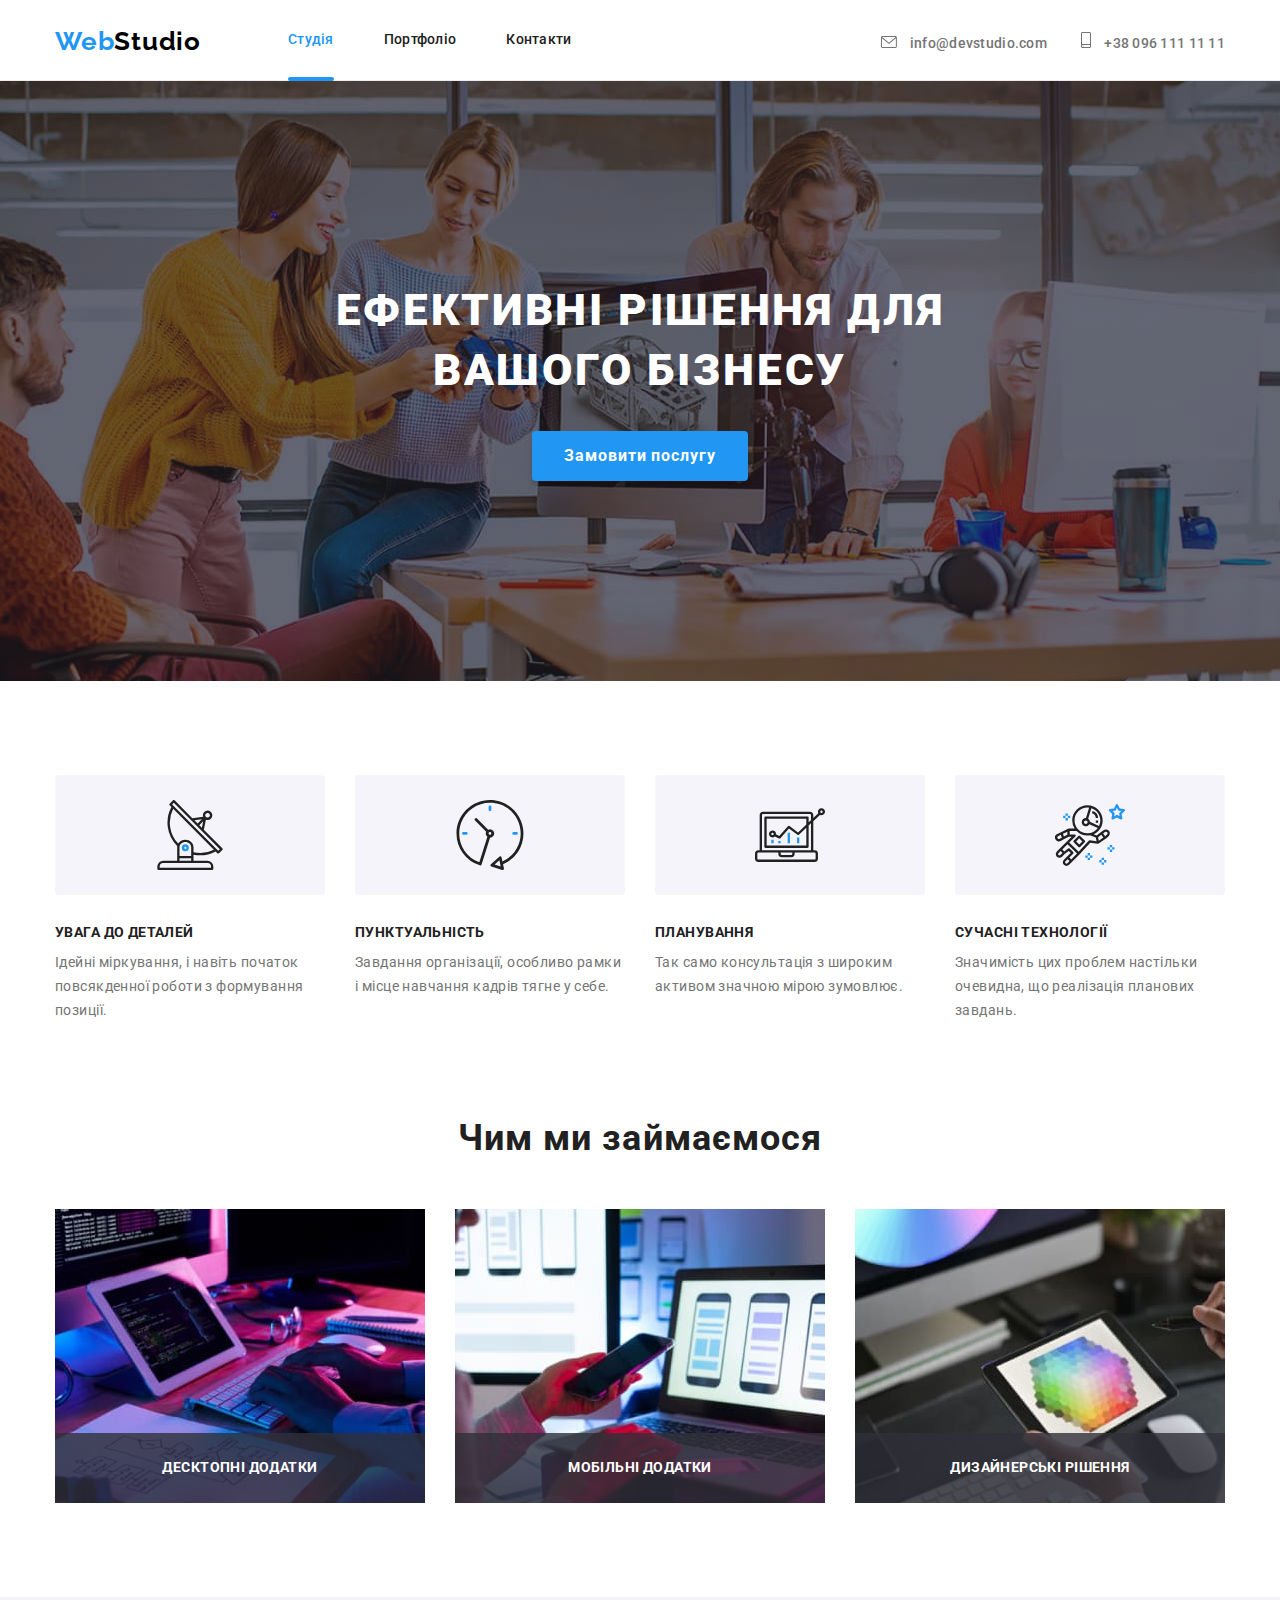
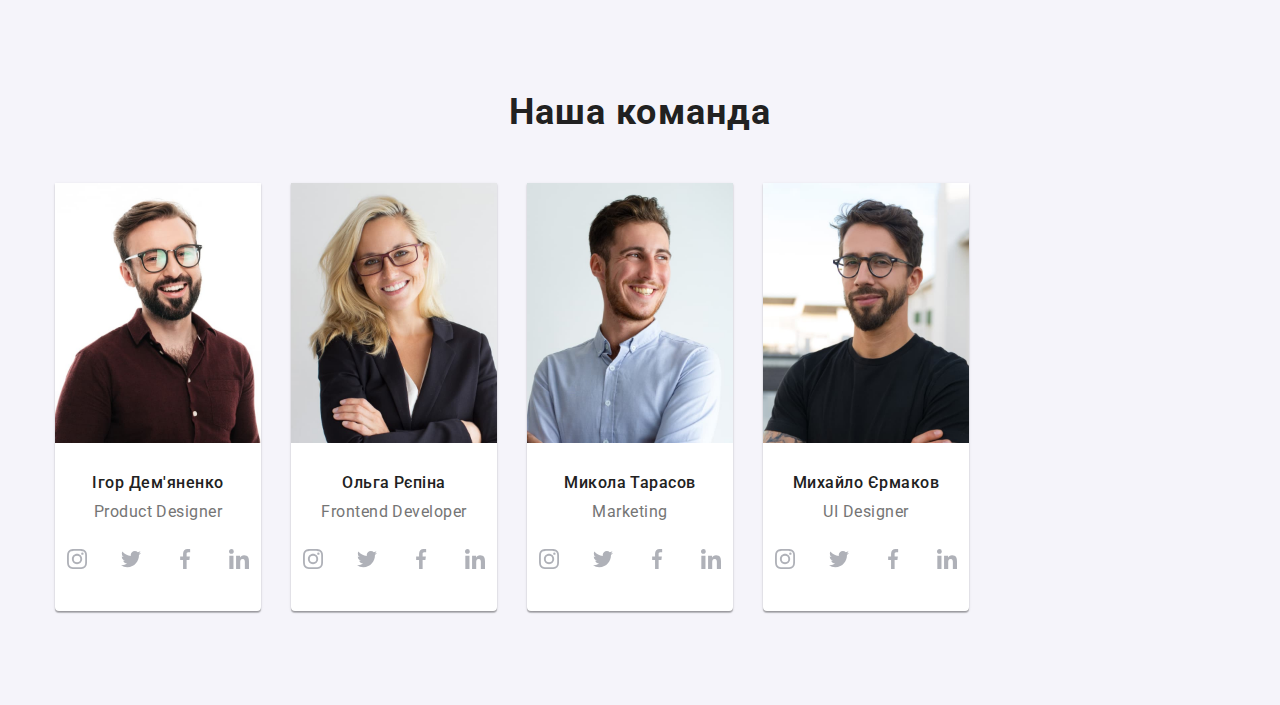
==== commit ee075c4f: "Фотки команды" ====
--- a/index.html
+++ b/index.html
@@ -135,12 +135,17 @@
                 </ul>
             </div>
         </section>
-        <!-- <section class="section team">
+        <section class="section team">
             <div class="container">
                 <h2 class="section-title">Наша команда</h2>
                 <ul class="team__list">
                     <li class="team__item">
-                        <img src="./images/ihor.jpg" alt="Фото Ігора Дем'яненко" width="270" height="260">
+                        <picture>
+                            <source srcset="./images/team/ihor-mobile.jpg 1x, ./images/team/ihor-mobile@2x.jpg 2x" media="(max-width: 767px)">
+                            <source srcset="./images/team/ihor-tablet.jpg 1x, ./images/team/ihor-tablet@2x.jpg 2x" media="(max-width: 1199px)">
+                            <source srcset="./images/team/ihor-desktop.jpg 1x, ./images/team/ihor-desktop@2x.jpg 2x" media="(min-width: 1200px)">
+                            <img class="team__foto" src="./images/team/ihor-desktop.jpg" alt="Фото Ігора">
+                        </picture>
                         <h3 class="team__member-name">Ігор Дем'яненко</h3>
                         <p class="team__member-profession">Product Designer</p>
                         <ul class="socials">
@@ -175,7 +180,13 @@
                         </ul>
                     </li>
                     <li class="team__item">
-                        <img src="./images/olga.jpg" alt="Фото Ольги Рєпіної" width="270" height="260">
+                        <picture>
+                            <source srcset="./images/team/olga-mobile.jpg 1x, ./images/team/olga-mobile@2x.jpg 2x" media="(max-width: 767px)">
+                            <source srcset="./images/team/olga-tablet.jpg 1x, ./images/team/olga-tablet@2x.jpg 2x" media="(max-width: 1199px)">
+                            <source srcset="./images/team/olga-desktop.jpg 1x, ./images/team/olga-desktop@2x.jpg 2x"
+                                media="(min-width: 1200px)">
+                            <img class="team__foto" src="./images/team/olga-desktop.jpg" alt="Фото Ольги">
+                        </picture>
                         <h3 class="team__member-name">Ольга Рєпіна</h3>
                         <p class="team__member-profession">Frontend Developer</p>
                         <ul class="socials">
@@ -210,7 +221,13 @@
                         </ul>
                     </li>
                     <li class="team__item">
-                        <img src="./images/mikola.jpg" alt="Фото Миколи Тарасова" width="270" height="260">
+                        <picture>
+                            <source srcset="./images/team/mikola-mobile.jpg 1x, ./images/team/mikola-mobile@2x.jpg 2x" media="(max-width: 767px)">
+                            <source srcset="./images/team/mikola-tablet.jpg 1x, ./images/team/mikola-tablet@2x.jpg 2x" media="(max-width: 1199px)">
+                            <source srcset="./images/team/mikola-desktop.jpg 1x, ./images/team/mikola-desktop@2x.jpg 2x"
+                                media="(min-width: 1200px)">
+                            <img class="team__foto" src="./images/team/mikola-desktop.jpg" alt="Фото Миколи">
+                        </picture>
                         <h3 class="team__member-name">Микола Тарасов</h3>
                         <p class="team__member-profession">Marketing</p>
                         <ul class="socials">
@@ -245,7 +262,15 @@
                         </ul>
                     </li>
                     <li class="team__item">
-                        <img src="./images/mihailo.jpg" alt="Фото Михайла Єрмакова" width="270" height="260">
+                        <picture>
+                            <source srcset="./images/team/mihailo-mobile.jpg 1x, ./images/team/mihailo-mobile@2x.jpg 2x"
+                                media="(max-width: 767px)">
+                            <source srcset="./images/team/mihailo-tablet.jpg 1x, ./images/team/mihailo-tablet@2x.jpg 2x"
+                                media="(max-width: 1199px)">
+                            <source srcset="./images/team/mihailo-desktop.jpg 1x, ./images/team/mihailo-desktop@2x.jpg 2x"
+                                media="(min-width: 1200px)">
+                            <img class="team__foto" src="./images/team/mihailo-desktop.jpg" alt="Фото Михайла">
+                        </picture>
                         <h3 class="team__member-name">Михайло Єрмаков</h3>
                         <p class="team__member-profession">UI Designer</p>
                         <ul class="socials">
@@ -281,7 +306,7 @@
                     </li>
                 </ul>
             </div>
-        </section> -->
+        </section>
         <!-- <section class="section">
             <div class="container">
                 <h2 class="section-title">Постійні клієнти</h2>
--- a/css/main.min.css
+++ b/css/main.min.css
@@ -1 +1 @@
-:root{--brand-color-bcg: #2F303A;--brand-color: #2196F3;--brand-color-text: #757575;--brand-timefn: cubic-bezier(0.4, 0, 0.2, 1)}body{font-family:"roboto",sans-serif;color:#212121;background:#fff}header{border-bottom:1px solid #ececec}ul,h1,h2,h3,p{margin:0;padding:0}img{display:block;max-width:100%;height:auto;-o-object-fit:cover;object-fit:cover}input{padding:0}.container{max-width:1200px;margin:0px auto;padding:0px 15px}.section{padding:60px 0px}@media(min-width: 1200px){.section{padding:94px 0px}}.is-hidden{visibility:hidden;opacity:0;pointer-events:none}.advantages{list-style-type:none}@media(min-width: 768px){.advantages{display:-webkit-box;display:-ms-flexbox;display:flex;-webkit-box-pack:center;-ms-flex-pack:center;justify-content:center;-webkit-box-align:start;-ms-flex-align:start;align-items:flex-start;gap:30px;-ms-flex-wrap:wrap;flex-wrap:wrap}}@media(max-width: 767px){.advantages__item{margin-right:auto;margin-left:auto;max-width:450px;margin-bottom:30px}}@media(min-width: 768px){.advantages__item{-ms-flex-preferred-size:354px;flex-basis:354px}}@media(min-width: 1200px){.advantages__item{-ms-flex-preferred-size:270px;flex-basis:270px}}.advantages__icon-conteiner{max-width:450px;height:120px;display:-webkit-box;display:-ms-flexbox;display:flex;-webkit-box-pack:center;-ms-flex-pack:center;justify-content:center;-webkit-box-align:center;-ms-flex-align:center;align-items:center;margin-bottom:30px;background:#f5f4fa;border-radius:4px}@media(min-width: 768px){.advantages__icon-conteiner{max-width:354px}}@media(min-width: 1200px){.advantages__icon-conteiner{max-width:270px}}.advantages__title{font-weight:700;font-size:14px;line-height:1.14;letter-spacing:.03em;text-transform:uppercase;margin-bottom:10px}@media(max-width: 767px){.advantages__title{text-align:center}}.advantages__description{font-size:14px;line-height:1.71;letter-spacing:.03em;color:var(--brand-color-text)}.backdrop{width:100%;height:100%;position:fixed;top:0;left:0;background-color:rgba(0,0,0,.2);-webkit-transition:opacity 250ms var(--brand-timefn),visibility 250ms var(--brand-timefn);transition:opacity 250ms var(--brand-timefn),visibility 250ms var(--brand-timefn)}.clients{list-style-type:none;display:-webkit-box;display:-ms-flexbox;display:flex;-webkit-box-pack:center;-ms-flex-pack:center;justify-content:center;gap:30px}.clients__item{width:170px;height:92px}.clients__link{width:100%;height:100%;display:-webkit-box;display:-ms-flexbox;display:flex;-webkit-box-pack:center;-ms-flex-pack:center;justify-content:center;-webkit-box-align:center;-ms-flex-align:center;align-items:center;border:1px solid #afb1b8;border-radius:4px;color:#afb1b8;-webkit-transition:color 250ms var(--brand-timefn),border-color 250ms var(--brand-timefn);transition:color 250ms var(--brand-timefn),border-color 250ms var(--brand-timefn)}.clients__link:hover{border-color:var(--brand-color);color:var(--brand-color)}.clients__link:focus{border-color:var(--brand-color);color:var(--brand-color)}.clients__icon{fill:currentColor}.filter{list-style-type:none;display:-webkit-box;display:-ms-flexbox;display:flex;-webkit-box-pack:center;-ms-flex-pack:center;justify-content:center;margin-bottom:50px;gap:8px}.filter__item{font-family:inherit;background:#f5f4fa;border-radius:4px;font-weight:500;font-size:16px;line-height:1.62;text-align:center;letter-spacing:.03em;cursor:pointer;border:none;padding:6px 22px;-webkit-transition:color 250ms var(--brand-timefn),background 250ms var(--brand-timefn),-webkit-box-shadow 250ms var(--brand-timefn);transition:color 250ms var(--brand-timefn),background 250ms var(--brand-timefn),-webkit-box-shadow 250ms var(--brand-timefn);transition:color 250ms var(--brand-timefn),background 250ms var(--brand-timefn),box-shadow 250ms var(--brand-timefn);transition:color 250ms var(--brand-timefn),background 250ms var(--brand-timefn),box-shadow 250ms var(--brand-timefn),-webkit-box-shadow 250ms var(--brand-timefn)}.filter__item:hover,.filter__item:focus{background:var(--brand-color);-webkit-box-shadow:0px 3px 1px rgba(0,0,0,.1),0px 1px 2px rgba(0,0,0,.08),0px 2px 2px rgba(0,0,0,.12);box-shadow:0px 3px 1px rgba(0,0,0,.1),0px 1px 2px rgba(0,0,0,.08),0px 2px 2px rgba(0,0,0,.12);border-radius:4px;color:#fff}.footer{background-color:var(--brand-color-bcg);padding:60px 0px}.footer__conteiner{display:-webkit-box;display:-ms-flexbox;display:flex;-webkit-box-align:baseline;-ms-flex-align:baseline;align-items:baseline;gap:70px}.footer__adress{width:231px;height:132px}.footer__logo{display:block;margin-bottom:20px}.footer__logo--white{color:#fff}.footer__physical-address{font-style:normal;font-size:14px;line-height:1.71;letter-spacing:.03em;color:#fff;margin-bottom:9px}.footer__contacts{font-style:normal;font-size:14px;line-height:1.71;letter-spacing:.03em;text-decoration:none;color:rgba(255,255,255,.6);display:block;-webkit-transition:color 250ms var(--brand-timefn);transition:color 250ms var(--brand-timefn)}.footer__contacts:hover,.footer__contacts:focus{color:var(--brand-color)}.footer__contacts:not(:last-child){margin-bottom:9px}.footer__invitation{font-weight:700;font-size:14px;line-height:1.14;letter-spacing:.03em;text-transform:uppercase;color:#fff;margin-bottom:20px}.footer__form{width:570px;margin-left:auto;position:relative}.footer__email{width:358px;height:50px;padding:15px 16px;border:1px solid rgba(255,255,255,.3);border-radius:4px;background-color:rgba(0,0,0,0);-webkit-filter:drop-shadow(0px 4px 4px rgba(0, 0, 0, 0.15));filter:drop-shadow(0px 4px 4px rgba(0, 0, 0, 0.15));color:#fff;-webkit-transition:border-color 250ms var(--brand-timefn);transition:border-color 250ms var(--brand-timefn)}.footer__email:focus{outline:none;border-color:var(--brand-color)}.footer__send-button{width:200px;height:50px;position:absolute;right:0;bottom:0;background:var(--brand-color);-webkit-box-shadow:0px 4px 4px rgba(0,0,0,.15);box-shadow:0px 4px 4px rgba(0,0,0,.15);border-radius:4px;border:none;padding:10px 62px 10px 28px;cursor:pointer;font-weight:700;font-size:16px;line-height:1.88;color:#fff;letter-spacing:.06em;-webkit-transition:background 250ms var(--brand-timefn);transition:background 250ms var(--brand-timefn)}.footer__send-button:hover,.footer__send-button:focus{background:#188ce8}.footer__send-icon{position:absolute;top:13px;right:28px;fill:currentColor}.header{height:60px;display:-webkit-box;display:-ms-flexbox;display:flex}@media(min-width: 768px){.header{height:80px}}.header__logo{padding:16px 0;margin-right:auto}@media(min-width: 768px){.header__logo{margin-right:93px;padding:26px 0;margin-right:87px}}.header__logo--black{color:#000}.header__mobile-menu-open{width:40px;height:40px;border:none;padding:10px 0;background:none;cursor:pointer}.header__mobile-menu-open:hover,.header__mobile-menu-open:focus{color:var(--brand-color)}@media(min-width: 768px){.header__mobile-menu-open{display:none}}.header__mobile-menu-icon{fill:currentColor}.header__navigation{display:none}@media(min-width: 768px){.header__navigation{display:-webkit-box;display:-ms-flexbox;display:flex}}.header__navigation-item:not(:last-child){margin-right:50px}.header__navigation-link{display:block;padding:32px 0px}.header__container-contacts{display:none;margin-left:auto;padding:21px 0px}@media(min-width: 768px){.header__container-contacts{display:block}}@media(max-width: 1200px){.header__container-contacts{width:138px}}@media(min-width: 1200px){.header__container-contacts{padding:32px 0px}}.header__contacts{font-weight:500;font-size:12px;line-height:1.17;letter-spacing:.02em;color:var(--brand-color-text);text-decoration:none;-webkit-transition:color 250ms var(--brand-timefn);transition:color 250ms var(--brand-timefn);display:-webkit-box;display:-ms-flexbox;display:flex}.header__contacts:hover,.header__contacts:focus{color:var(--brand-color)}@media(min-width: 1200px){.header__contacts{display:inline-block;font-size:14px;line-height:1.14}}.header__contacts:not(:last-child){margin-bottom:10px}@media(min-width: 1200px){.header__contacts:not(:last-child){margin-bottom:0;margin-right:30px}}.header__mail-icon{width:14px;height:10px;margin-right:8px;fill:currentColor}@media(min-width: 1200px){.header__mail-icon{width:16px;height:12px;margin-right:10px}}.header__tel-icon{width:10px;height:14px;margin-right:8px;fill:currentColor}@media(min-width: 1200px){.header__tel-icon{margin-right:10px;width:10px;height:16px}}.hero-section{background-color:var(--brand-color-bcg);background-image:-webkit-gradient(linear, left top, left bottom, from(rgba(47, 48, 58, 0.4)), to(rgba(47, 48, 58, 0.4))),url("../images/bcg/bcgimg-mobile.jpg");background-image:linear-gradient(rgba(47, 48, 58, 0.4), rgba(47, 48, 58, 0.4)),url("../images/bcg/bcgimg-mobile.jpg");background-size:cover;background-repeat:no-repeat;background-position:center;padding:118px 0px}@media(max-width: 768)and (min-device-pixel-ratio: 2),(-webkit-min-device-pixel-ratio: 2),(min-resolution: 192dpi),(min-resolution: 2dppx){.hero-section{background-image:-webkit-gradient(linear, left top, left bottom, from(rgba(47, 48, 58, 0.4)), to(rgba(47, 48, 58, 0.4))),url("../images/bcg/bcgimg-mobile@2x.jpg");background-image:linear-gradient(rgba(47, 48, 58, 0.4), rgba(47, 48, 58, 0.4)),url("../images/bcg/bcgimg-mobile@2x.jpg")}}@media(min-width: 768px){.hero-section{background-image:-webkit-gradient(linear, left top, left bottom, from(rgba(47, 48, 58, 0.4)), to(rgba(47, 48, 58, 0.4))),url("../images/bcg/bcgimg-tablet.jpg");background-image:linear-gradient(rgba(47, 48, 58, 0.4), rgba(47, 48, 58, 0.4)),url("../images/bcg/bcgimg-tablet.jpg")}}@media(min-width: 768px)and (min-device-pixel-ratio: 2),(min-width: 768px)and (-webkit-min-device-pixel-ratio: 2),(min-width: 768px)and (min-resolution: 192dpi),(min-width: 768px)and (min-resolution: 2dppx){.hero-section{background-image:-webkit-gradient(linear, left top, left bottom, from(rgba(47, 48, 58, 0.4)), to(rgba(47, 48, 58, 0.4))),url("../images/bcg/bcgimg-tablet@2x.jpg");background-image:linear-gradient(rgba(47, 48, 58, 0.4), rgba(47, 48, 58, 0.4)),url("../images/bcg/bcgimg-tablet@2x.jpg")}}@media(min-width: 1200px){.hero-section{background-image:-webkit-gradient(linear, left top, left bottom, from(rgba(47, 48, 58, 0.4)), to(rgba(47, 48, 58, 0.4))),url("../images/bcg/bcgimg-desktop.jpg");background-image:linear-gradient(rgba(47, 48, 58, 0.4), rgba(47, 48, 58, 0.4)),url("../images/bcg/bcgimg-desktop.jpg");padding:200px 0px}}@media(min-width: 1200px)and (min-device-pixel-ratio: 2),(min-width: 1200px)and (-webkit-min-device-pixel-ratio: 2),(min-width: 1200px)and (min-resolution: 192dpi),(min-width: 1200px)and (min-resolution: 2dppx){.hero-section{background-image:-webkit-gradient(linear, left top, left bottom, from(rgba(47, 48, 58, 0.4)), to(rgba(47, 48, 58, 0.4))),url("../images/bcg/bcgimg-desktop@2x.jpg");background-image:linear-gradient(rgba(47, 48, 58, 0.4), rgba(47, 48, 58, 0.4)),url("../images/bcg/bcgimg-desktop@2x.jpg")}}.hero-section__tagline{max-width:360px;text-transform:uppercase;text-align:center;color:#fff;font-size:26px;line-height:1.62;font-weight:900;letter-spacing:.06em;margin:0 auto 30px auto}@media(min-width: 1200px){.hero-section__tagline{font-size:44px;line-height:1.36;max-width:696px}}.hero-section__top-button{font-family:inherit;background:var(--brand-color);-webkit-box-shadow:0px 4px 4px rgba(0,0,0,.15);box-shadow:0px 4px 4px rgba(0,0,0,.15);border:none;border-radius:4px;cursor:pointer;font-weight:700;font-size:16px;line-height:1.88;display:-webkit-box;display:-ms-flexbox;display:flex;-webkit-box-align:center;-ms-flex-align:center;align-items:center;text-align:center;letter-spacing:.06em;color:#fff;margin:0px auto;padding:10px 24px;-webkit-transition:background 250ms var(--brand-timefn);transition:background 250ms var(--brand-timefn)}.hero-section__top-button:hover,.hero-section__top-button:focus{background:#188ce8}@media(min-width: 1200px){.hero-section__top-button{padding:10px 32px}}.logo{font-family:"Raleway";font-style:normal;text-decoration:none;font-weight:700;font-size:24px;line-height:1.17;letter-spacing:.03em;color:var(--brand-color)}@media(min-width: 1200px){.logo{font-size:26px;line-height:1.19}}.mobile-menu{position:fixed;width:100%;height:100%;top:0;left:0;padding:48px 40px;background-color:#fff;-webkit-transform:translateX(100%);transform:translateX(100%);-webkit-transition:-webkit-transform 250ms var(--brand-timefn);transition:-webkit-transform 250ms var(--brand-timefn);transition:transform 250ms var(--brand-timefn);transition:transform 250ms var(--brand-timefn), -webkit-transform 250ms var(--brand-timefn)}.mobile-menu.is-open{-webkit-transform:translateX(0);transform:translateX(0)}.mobile-menu__close-button{position:absolute;top:10px;right:15px;width:40px;height:40px;padding:0;border:none;background:none;color:#212121}.mobile-menu__close-button:hover,.mobile-menu__close-button:focus{color:var(--brand-color)}.mobile-menu__close-icon{fill:currentColor}.mobile-menu__item:not(:last-child){margin-bottom:32px}.mobile-menu__link{font-size:40px;line-height:1.175;letter-spacing:.02em;color:#212121}.mobile-menu__contact-tel{position:absolute;bottom:194px;text-decoration:none;font-weight:500;font-size:34px;line-height:1.18;letter-spacing:.02em;color:var(--brand-color)}.mobile-menu__contact-mail{position:absolute;bottom:134px;text-decoration:none;font-weight:500;font-size:24px;line-height:1.17;letter-spacing:.02em;color:var(--brand-color-text)}.mobile-menu__socials{position:absolute;bottom:48px;display:-webkit-box;display:-ms-flexbox;display:flex;gap:10px;list-style-type:none}.mobile-menu__socials-item:not(:last-child)::after{content:"";height:22px;border-right:1px solid rgba(33,33,33,.2);margin-left:10px}.mobile-menu__socials-link{text-decoration:none;font-weight:500;font-size:18px;line-height:1.22;letter-spacing:.02em;color:var(--brand-color)}.modal{position:absolute;width:450px;height:609px;background:#fff;-webkit-box-shadow:0px 1px 3px rgba(0,0,0,.12),0px 1px 1px rgba(0,0,0,.14),0px 2px 1px rgba(0,0,0,.2);box-shadow:0px 1px 3px rgba(0,0,0,.12),0px 1px 1px rgba(0,0,0,.14),0px 2px 1px rgba(0,0,0,.2);border-radius:4px;position:absolute;top:50%;left:50%;-webkit-transform:translate(-50%, -50%);transform:translate(-50%, -50%);padding:40px}@media(min-width: 1200px){.modal{width:528px;height:581px}}.modal__close-button{width:30px;height:30px;cursor:pointer;border:1px solid rgba(0,0,0,.1);border-radius:50%;background:#fff;font-size:11px;position:absolute;top:8px;right:8px}.modal__close-icon{fill:currentColor;position:absolute;top:50%;left:50%;-webkit-transform:translate(-50%, -50%);transform:translate(-50%, -50%)}.modal__close-icon:hover{color:var(--brand-color)}.modal__caption{margin-bottom:12px;font-weight:700;font-size:20px;line-height:1.5;text-align:center;letter-spacing:.03em;color:#212121}@media(min-width: 1200px){.modal__caption{line-height:1.15}}.modal__input-wrapper{position:relative}.modal__label{display:block;margin-bottom:4px;font-weight:400;font-size:12px;line-height:1.17;letter-spacing:.01em;color:var(--brand-color-text)}.modal__personal-data{display:block;width:100%;padding:11px 12px 11px 42px;margin-bottom:10px;border:1px solid rgba(33,33,33,.2);border-radius:4px;-webkit-transition:border-color 250ms var(--brand-timefn);transition:border-color 250ms var(--brand-timefn)}.modal__personal-data:focus{outline:none;border-color:var(--brand-color)}.modal__input-icon{position:absolute;left:12px;bottom:11px;-webkit-transition:fill 250ms var(--brand-timefn);transition:fill 250ms var(--brand-timefn)}.modal__personal-data:focus+.modal__input-icon{fill:var(--brand-color)}.modal__comment{display:block;width:100%;height:120px;resize:none;border:1px solid rgba(33,33,33,.2);border-radius:4px;margin-bottom:20px;padding:12px 16px;-webkit-transition:border-color 250ms var(--brand-timefn);transition:border-color 250ms var(--brand-timefn)}.modal__comment:focus{outline:none;border-color:var(--brand-color)}.modal__comment::-webkit-input-placeholder{font-weight:400;font-size:14px;line-height:1.14;letter-spacing:.01em;color:rgba(117,117,117,.5)}.modal__comment::-moz-placeholder{font-weight:400;font-size:14px;line-height:1.14;letter-spacing:.01em;color:rgba(117,117,117,.5)}.modal__comment:-ms-input-placeholder{font-weight:400;font-size:14px;line-height:1.14;letter-spacing:.01em;color:rgba(117,117,117,.5)}.modal__comment::-ms-input-placeholder{font-weight:400;font-size:14px;line-height:1.14;letter-spacing:.01em;color:rgba(117,117,117,.5)}.modal__comment::placeholder{font-weight:400;font-size:14px;line-height:1.14;letter-spacing:.01em;color:rgba(117,117,117,.5)}@media(min-width: 1200px){.modal__comment::-webkit-input-placeholder{font-size:12px;line-height:1.17}.modal__comment::-moz-placeholder{font-size:12px;line-height:1.17}.modal__comment:-ms-input-placeholder{font-size:12px;line-height:1.17}.modal__comment::-ms-input-placeholder{font-size:12px;line-height:1.17}.modal__comment::placeholder{font-size:12px;line-height:1.17}}.modal__checkbox{position:relative;margin-left:14px}.modal__uncheck-icon{position:absolute;-webkit-transform:translateY(20%);transform:translateY(20%);z-index:-1}.modal__check-icon{position:absolute;fill:var(--brand-color);-webkit-transform:translateY(20%) translateX(-125%);transform:translateY(20%) translateX(-125%);opacity:0;z-index:-1;-webkit-transition:opacity 250ms var(--brand-timefn);transition:opacity 250ms var(--brand-timefn)}.modal__license-agreement{opacity:0;width:16px;height:15px}.modal__license-agreement:checked+.modal__check-icon{opacity:1}.modal__license-agreement-text{font-size:12px;line-height:1.17;letter-spacing:.03em;color:var(--brand-color-text)}@media(min-width: 1200px){.modal__license-agreement-text{font-size:14px;line-height:1.71}}.modal__license-link{font-size:12px;line-height:1.17;letter-spacing:.03em;color:var(--brand-color)}@media(min-width: 1200px){.modal__license-link{font-size:14px;line-height:1.71}}.modal__send-button{position:absolute;bottom:40px;left:50%;-webkit-transform:translateX(-50%);transform:translateX(-50%);width:200px;height:50px;background:var(--brand-color);-webkit-box-shadow:0px 4px 4px rgba(0,0,0,.15);box-shadow:0px 4px 4px rgba(0,0,0,.15);border:none;border-radius:4px;cursor:pointer;font-weight:700;font-size:16px;line-height:1.88;letter-spacing:.06em;color:#fff;-webkit-transition:background 250ms var(--brand-timefn);transition:background 250ms var(--brand-timefn)}.modal__send-button:hover,.modal__send-button:focus{background:#188ce8}.navigation{list-style-type:none;font-weight:500;font-size:14px;line-height:1.14;letter-spacing:.02em}.navigation__link{text-decoration:none;color:inherit;-webkit-transition:color 250ms var(--brand-timefn);transition:color 250ms var(--brand-timefn)}.navigation__link:visited{color:inherit}.navigation__link:hover,.navigation__link:focus{color:var(--brand-color)}.navigation__activ{color:var(--brand-color);position:relative}.navigation__activ::after{content:"";width:100%;height:4px;background-color:var(--brand-color);border-radius:2px;display:block;position:absolute;-webkit-transform:translateY(-75%);transform:translateY(-75%)}.projects{list-style-type:none;display:-webkit-box;display:-ms-flexbox;display:flex;-ms-flex-wrap:wrap;flex-wrap:wrap;gap:30px}.projects__item{background:#fff;-ms-flex-preferred-size:calc((100% - 60px)/3);flex-basis:calc((100% - 60px)/3);-webkit-transition:-webkit-box-shadow 250ms var(--brand-timefn);transition:-webkit-box-shadow 250ms var(--brand-timefn);transition:box-shadow 250ms var(--brand-timefn);transition:box-shadow 250ms var(--brand-timefn), -webkit-box-shadow 250ms var(--brand-timefn)}.projects__item:hover{-webkit-box-shadow:0px 1px 1px rgba(0,0,0,.12),0px 4px 4px rgba(0,0,0,.06),1px 4px 6px rgba(0,0,0,.16);box-shadow:0px 1px 1px rgba(0,0,0,.12),0px 4px 4px rgba(0,0,0,.06),1px 4px 6px rgba(0,0,0,.16)}.projects__box{width:370px;height:294px;overflow:hidden}.projects__description-box{width:370px;height:294px;background-color:rgba(33,150,243,.9);padding:63px 24px;-webkit-transition:-webkit-transform 250ms var(--brand-timefn);transition:-webkit-transform 250ms var(--brand-timefn);transition:transform 250ms var(--brand-timefn);transition:transform 250ms var(--brand-timefn), -webkit-transform 250ms var(--brand-timefn)}.projects__item:hover .projects__description-box{-webkit-transform:translateY(-100%);transform:translateY(-100%)}.projects__desc{font-weight:400;font-size:18px;line-height:1.56;letter-spacing:.03em;color:#fff}.projects__inner{border-right:1px solid #eee;border-left:1px solid #eee;border-bottom:1px solid #eee;padding:20px 24px}.projects__name{font-weight:700;font-size:18px;line-height:2;letter-spacing:.06em;margin-bottom:4px}.projects__type{font-size:16px;line-height:1.88;letter-spacing:.03em;color:var(--brand-color-text)}.section-title{font-weight:700;font-size:36px;line-height:1.17;text-align:center;letter-spacing:.03em;margin-bottom:50px}.socials{list-style-type:none;display:-webkit-box;display:-ms-flexbox;display:flex;-webkit-box-pack:center;-ms-flex-pack:center;justify-content:center;gap:10px}.socials__item{width:44px;height:44px;display:-webkit-box;display:-ms-flexbox;display:flex;-webkit-box-pack:center;-ms-flex-pack:center;justify-content:center;-webkit-box-align:center;-ms-flex-align:center;align-items:center}.socials__link{width:100%;height:100%;display:-webkit-box;display:-ms-flexbox;display:flex;-webkit-box-pack:center;-ms-flex-pack:center;justify-content:center;-webkit-box-align:center;-ms-flex-align:center;align-items:center;border-radius:50% 50%}.socials__link--grey{color:#afb1b8;-webkit-transition:color 250ms var(--brand-timefn),background 250ms var(--brand-timefn);transition:color 250ms var(--brand-timefn),background 250ms var(--brand-timefn)}.socials__link--grey:hover,.socials__link--grey:focus{background-color:var(--brand-color);color:#fff}.socials__link--white{background-color:rgba(255,255,255,.1);color:#fff;-webkit-transition:background-color 250ms var(--brand-timefn);transition:background-color 250ms var(--brand-timefn)}.socials__link--white:hover,.socials__link--white:focus{background-color:var(--brand-color)}.socials__icon{fill:currentColor}.specializations{padding-bottom:94px}@media(max-width: 1200px){.specializations{display:none}}.specializations__list{list-style-type:none;display:-webkit-box;display:-ms-flexbox;display:flex;gap:30px}.specializations__wrapper{width:370px;height:294px;display:-webkit-box;display:-ms-flexbox;display:flex;-webkit-box-pack:center;-ms-flex-pack:center;justify-content:center;-webkit-box-align:center;-ms-flex-align:center;align-items:center;position:relative;bottom:0}.specializations__inner{width:100%;height:70px;background-color:rgba(47,48,58,.8);position:absolute;bottom:0;display:-webkit-box;display:-ms-flexbox;display:flex;-webkit-box-pack:center;-ms-flex-pack:center;justify-content:center;-webkit-box-align:center;-ms-flex-align:center;align-items:center}.specializations__direction{font-weight:700;font-size:14px;line-height:1.14;text-align:center;letter-spacing:.03em;text-transform:uppercase;color:#fff}.team{background-color:#f5f4fa}.team__list{list-style-type:none;display:-webkit-box;display:-ms-flexbox;display:flex;gap:30px}.team__item{background:#fff;-webkit-box-shadow:0px 1px 3px rgba(0,0,0,.12),0px 1px 1px rgba(0,0,0,.14),0px 2px 1px rgba(0,0,0,.2);box-shadow:0px 1px 3px rgba(0,0,0,.12),0px 1px 1px rgba(0,0,0,.14),0px 2px 1px rgba(0,0,0,.2);border-radius:0px 0px 4px 4px;padding-bottom:30px}.team__member-name{font-weight:500;font-size:16px;line-height:1.19;text-align:center;letter-spacing:.03em;margin:30px 0 10px 0}.team__member-profession{margin-bottom:16px;font-size:16px;line-height:1.19;text-align:center;letter-spacing:.03em;color:var(--brand-color-text)}/*# sourceMappingURL=main.min.css.map */+:root{--brand-color-bcg: #2F303A;--brand-color: #2196F3;--brand-color-text: #757575;--brand-timefn: cubic-bezier(0.4, 0, 0.2, 1)}body{font-family:"roboto",sans-serif;color:#212121;background:#fff}header{border-bottom:1px solid #ececec}ul,h1,h2,h3,p{margin:0;padding:0}img{display:block;max-width:100%;height:auto;-o-object-fit:cover;object-fit:cover}input{padding:0}.container{max-width:1200px;margin:0px auto;padding:0px 15px}.section{padding:60px 0px}@media(min-width: 1200px){.section{padding:94px 0px}}.is-hidden{visibility:hidden;opacity:0;pointer-events:none}.advantages{list-style-type:none}@media(min-width: 768px){.advantages{display:-webkit-box;display:-ms-flexbox;display:flex;-webkit-box-pack:center;-ms-flex-pack:center;justify-content:center;-webkit-box-align:start;-ms-flex-align:start;align-items:flex-start;gap:30px;-ms-flex-wrap:wrap;flex-wrap:wrap}}@media(max-width: 767px){.advantages__item{margin-right:auto;margin-left:auto;max-width:450px;margin-bottom:30px}}@media(min-width: 768px){.advantages__item{-ms-flex-preferred-size:354px;flex-basis:354px}}@media(min-width: 1200px){.advantages__item{-ms-flex-preferred-size:270px;flex-basis:270px}}.advantages__icon-conteiner{max-width:450px;height:120px;display:-webkit-box;display:-ms-flexbox;display:flex;-webkit-box-pack:center;-ms-flex-pack:center;justify-content:center;-webkit-box-align:center;-ms-flex-align:center;align-items:center;margin-bottom:30px;background:#f5f4fa;border-radius:4px}@media(min-width: 768px){.advantages__icon-conteiner{max-width:354px}}@media(min-width: 1200px){.advantages__icon-conteiner{max-width:270px}}.advantages__title{font-weight:700;font-size:14px;line-height:1.14;letter-spacing:.03em;text-transform:uppercase;margin-bottom:10px}@media(max-width: 767px){.advantages__title{text-align:center}}.advantages__description{font-size:14px;line-height:1.71;letter-spacing:.03em;color:var(--brand-color-text)}.backdrop{width:100%;height:100%;position:fixed;top:0;left:0;background-color:rgba(0,0,0,.2);-webkit-transition:opacity 250ms var(--brand-timefn),visibility 250ms var(--brand-timefn);transition:opacity 250ms var(--brand-timefn),visibility 250ms var(--brand-timefn)}.clients{list-style-type:none;display:-webkit-box;display:-ms-flexbox;display:flex;-webkit-box-pack:center;-ms-flex-pack:center;justify-content:center;gap:30px}.clients__item{width:170px;height:92px}.clients__link{width:100%;height:100%;display:-webkit-box;display:-ms-flexbox;display:flex;-webkit-box-pack:center;-ms-flex-pack:center;justify-content:center;-webkit-box-align:center;-ms-flex-align:center;align-items:center;border:1px solid #afb1b8;border-radius:4px;color:#afb1b8;-webkit-transition:color 250ms var(--brand-timefn),border-color 250ms var(--brand-timefn);transition:color 250ms var(--brand-timefn),border-color 250ms var(--brand-timefn)}.clients__link:hover{border-color:var(--brand-color);color:var(--brand-color)}.clients__link:focus{border-color:var(--brand-color);color:var(--brand-color)}.clients__icon{fill:currentColor}.filter{list-style-type:none;display:-webkit-box;display:-ms-flexbox;display:flex;-webkit-box-pack:center;-ms-flex-pack:center;justify-content:center;margin-bottom:50px;gap:8px}.filter__item{font-family:inherit;background:#f5f4fa;border-radius:4px;font-weight:500;font-size:16px;line-height:1.62;text-align:center;letter-spacing:.03em;cursor:pointer;border:none;padding:6px 22px;-webkit-transition:color 250ms var(--brand-timefn),background 250ms var(--brand-timefn),-webkit-box-shadow 250ms var(--brand-timefn);transition:color 250ms var(--brand-timefn),background 250ms var(--brand-timefn),-webkit-box-shadow 250ms var(--brand-timefn);transition:color 250ms var(--brand-timefn),background 250ms var(--brand-timefn),box-shadow 250ms var(--brand-timefn);transition:color 250ms var(--brand-timefn),background 250ms var(--brand-timefn),box-shadow 250ms var(--brand-timefn),-webkit-box-shadow 250ms var(--brand-timefn)}.filter__item:hover,.filter__item:focus{background:var(--brand-color);-webkit-box-shadow:0px 3px 1px rgba(0,0,0,.1),0px 1px 2px rgba(0,0,0,.08),0px 2px 2px rgba(0,0,0,.12);box-shadow:0px 3px 1px rgba(0,0,0,.1),0px 1px 2px rgba(0,0,0,.08),0px 2px 2px rgba(0,0,0,.12);border-radius:4px;color:#fff}.footer{background-color:var(--brand-color-bcg);padding:60px 0px}.footer__conteiner{display:-webkit-box;display:-ms-flexbox;display:flex;-webkit-box-align:baseline;-ms-flex-align:baseline;align-items:baseline;gap:70px}.footer__adress{width:231px;height:132px}.footer__logo{display:block;margin-bottom:20px}.footer__logo--white{color:#fff}.footer__physical-address{font-style:normal;font-size:14px;line-height:1.71;letter-spacing:.03em;color:#fff;margin-bottom:9px}.footer__contacts{font-style:normal;font-size:14px;line-height:1.71;letter-spacing:.03em;text-decoration:none;color:rgba(255,255,255,.6);display:block;-webkit-transition:color 250ms var(--brand-timefn);transition:color 250ms var(--brand-timefn)}.footer__contacts:hover,.footer__contacts:focus{color:var(--brand-color)}.footer__contacts:not(:last-child){margin-bottom:9px}.footer__invitation{font-weight:700;font-size:14px;line-height:1.14;letter-spacing:.03em;text-transform:uppercase;color:#fff;margin-bottom:20px}.footer__form{width:570px;margin-left:auto;position:relative}.footer__email{width:358px;height:50px;padding:15px 16px;border:1px solid rgba(255,255,255,.3);border-radius:4px;background-color:rgba(0,0,0,0);-webkit-filter:drop-shadow(0px 4px 4px rgba(0, 0, 0, 0.15));filter:drop-shadow(0px 4px 4px rgba(0, 0, 0, 0.15));color:#fff;-webkit-transition:border-color 250ms var(--brand-timefn);transition:border-color 250ms var(--brand-timefn)}.footer__email:focus{outline:none;border-color:var(--brand-color)}.footer__send-button{width:200px;height:50px;position:absolute;right:0;bottom:0;background:var(--brand-color);-webkit-box-shadow:0px 4px 4px rgba(0,0,0,.15);box-shadow:0px 4px 4px rgba(0,0,0,.15);border-radius:4px;border:none;padding:10px 62px 10px 28px;cursor:pointer;font-weight:700;font-size:16px;line-height:1.88;color:#fff;letter-spacing:.06em;-webkit-transition:background 250ms var(--brand-timefn);transition:background 250ms var(--brand-timefn)}.footer__send-button:hover,.footer__send-button:focus{background:#188ce8}.footer__send-icon{position:absolute;top:13px;right:28px;fill:currentColor}.header{height:60px;display:-webkit-box;display:-ms-flexbox;display:flex}@media(min-width: 768px){.header{height:80px}}.header__logo{padding:16px 0;margin-right:auto}@media(min-width: 768px){.header__logo{margin-right:93px;padding:26px 0;margin-right:87px}}.header__logo--black{color:#000}.header__mobile-menu-open{width:40px;height:40px;border:none;padding:10px 0;background:none;cursor:pointer}.header__mobile-menu-open:hover,.header__mobile-menu-open:focus{color:var(--brand-color)}@media(min-width: 768px){.header__mobile-menu-open{display:none}}.header__mobile-menu-icon{fill:currentColor}.header__navigation{display:none}@media(min-width: 768px){.header__navigation{display:-webkit-box;display:-ms-flexbox;display:flex}}.header__navigation-item:not(:last-child){margin-right:50px}.header__navigation-link{display:block;padding:32px 0px}.header__container-contacts{display:none;margin-left:auto;padding:21px 0px}@media(min-width: 768px){.header__container-contacts{display:block}}@media(max-width: 1200px){.header__container-contacts{width:138px}}@media(min-width: 1200px){.header__container-contacts{padding:32px 0px}}.header__contacts{font-weight:500;font-size:12px;line-height:1.17;letter-spacing:.02em;color:var(--brand-color-text);text-decoration:none;-webkit-transition:color 250ms var(--brand-timefn);transition:color 250ms var(--brand-timefn);display:-webkit-box;display:-ms-flexbox;display:flex}.header__contacts:hover,.header__contacts:focus{color:var(--brand-color)}@media(min-width: 1200px){.header__contacts{display:inline-block;font-size:14px;line-height:1.14}}.header__contacts:not(:last-child){margin-bottom:10px}@media(min-width: 1200px){.header__contacts:not(:last-child){margin-bottom:0;margin-right:30px}}.header__mail-icon{width:14px;height:10px;margin-right:8px;fill:currentColor}@media(min-width: 1200px){.header__mail-icon{width:16px;height:12px;margin-right:10px}}.header__tel-icon{width:10px;height:14px;margin-right:8px;fill:currentColor}@media(min-width: 1200px){.header__tel-icon{margin-right:10px;width:10px;height:16px}}.hero-section{background-color:var(--brand-color-bcg);background-image:-webkit-gradient(linear, left top, left bottom, from(rgba(47, 48, 58, 0.4)), to(rgba(47, 48, 58, 0.4))),url("../images/bcg/bcgimg-mobile.jpg");background-image:linear-gradient(rgba(47, 48, 58, 0.4), rgba(47, 48, 58, 0.4)),url("../images/bcg/bcgimg-mobile.jpg");background-size:cover;background-repeat:no-repeat;background-position:center;padding:118px 0px}@media(max-width: 768)and (min-device-pixel-ratio: 2),(-webkit-min-device-pixel-ratio: 2),(min-resolution: 192dpi),(min-resolution: 2dppx){.hero-section{background-image:-webkit-gradient(linear, left top, left bottom, from(rgba(47, 48, 58, 0.4)), to(rgba(47, 48, 58, 0.4))),url("../images/bcg/bcgimg-mobile@2x.jpg");background-image:linear-gradient(rgba(47, 48, 58, 0.4), rgba(47, 48, 58, 0.4)),url("../images/bcg/bcgimg-mobile@2x.jpg")}}@media(min-width: 768px){.hero-section{background-image:-webkit-gradient(linear, left top, left bottom, from(rgba(47, 48, 58, 0.4)), to(rgba(47, 48, 58, 0.4))),url("../images/bcg/bcgimg-tablet.jpg");background-image:linear-gradient(rgba(47, 48, 58, 0.4), rgba(47, 48, 58, 0.4)),url("../images/bcg/bcgimg-tablet.jpg")}}@media(min-width: 768px)and (min-device-pixel-ratio: 2),(min-width: 768px)and (-webkit-min-device-pixel-ratio: 2),(min-width: 768px)and (min-resolution: 192dpi),(min-width: 768px)and (min-resolution: 2dppx){.hero-section{background-image:-webkit-gradient(linear, left top, left bottom, from(rgba(47, 48, 58, 0.4)), to(rgba(47, 48, 58, 0.4))),url("../images/bcg/bcgimg-tablet@2x.jpg");background-image:linear-gradient(rgba(47, 48, 58, 0.4), rgba(47, 48, 58, 0.4)),url("../images/bcg/bcgimg-tablet@2x.jpg")}}@media(min-width: 1200px){.hero-section{background-image:-webkit-gradient(linear, left top, left bottom, from(rgba(47, 48, 58, 0.4)), to(rgba(47, 48, 58, 0.4))),url("../images/bcg/bcgimg-desktop.jpg");background-image:linear-gradient(rgba(47, 48, 58, 0.4), rgba(47, 48, 58, 0.4)),url("../images/bcg/bcgimg-desktop.jpg");padding:200px 0px}}@media(min-width: 1200px)and (min-device-pixel-ratio: 2),(min-width: 1200px)and (-webkit-min-device-pixel-ratio: 2),(min-width: 1200px)and (min-resolution: 192dpi),(min-width: 1200px)and (min-resolution: 2dppx){.hero-section{background-image:-webkit-gradient(linear, left top, left bottom, from(rgba(47, 48, 58, 0.4)), to(rgba(47, 48, 58, 0.4))),url("../images/bcg/bcgimg-desktop@2x.jpg");background-image:linear-gradient(rgba(47, 48, 58, 0.4), rgba(47, 48, 58, 0.4)),url("../images/bcg/bcgimg-desktop@2x.jpg")}}.hero-section__tagline{max-width:360px;text-transform:uppercase;text-align:center;color:#fff;font-size:26px;line-height:1.62;font-weight:900;letter-spacing:.06em;margin:0 auto 30px auto}@media(min-width: 1200px){.hero-section__tagline{font-size:44px;line-height:1.36;max-width:696px}}.hero-section__top-button{font-family:inherit;background:var(--brand-color);-webkit-box-shadow:0px 4px 4px rgba(0,0,0,.15);box-shadow:0px 4px 4px rgba(0,0,0,.15);border:none;border-radius:4px;cursor:pointer;font-weight:700;font-size:16px;line-height:1.88;display:-webkit-box;display:-ms-flexbox;display:flex;-webkit-box-align:center;-ms-flex-align:center;align-items:center;text-align:center;letter-spacing:.06em;color:#fff;margin:0px auto;padding:10px 24px;-webkit-transition:background 250ms var(--brand-timefn);transition:background 250ms var(--brand-timefn)}.hero-section__top-button:hover,.hero-section__top-button:focus{background:#188ce8}@media(min-width: 1200px){.hero-section__top-button{padding:10px 32px}}.logo{font-family:"Raleway";font-style:normal;text-decoration:none;font-weight:700;font-size:24px;line-height:1.17;letter-spacing:.03em;color:var(--brand-color)}@media(min-width: 1200px){.logo{font-size:26px;line-height:1.19}}.mobile-menu{position:fixed;width:100%;height:100%;top:0;left:0;padding:48px 40px;background-color:#fff;-webkit-transform:translateX(100%);transform:translateX(100%);-webkit-transition:-webkit-transform 250ms var(--brand-timefn);transition:-webkit-transform 250ms var(--brand-timefn);transition:transform 250ms var(--brand-timefn);transition:transform 250ms var(--brand-timefn), -webkit-transform 250ms var(--brand-timefn)}.mobile-menu.is-open{-webkit-transform:translateX(0);transform:translateX(0)}.mobile-menu__close-button{position:absolute;top:10px;right:15px;width:40px;height:40px;padding:0;border:none;background:none;color:#212121}.mobile-menu__close-button:hover,.mobile-menu__close-button:focus{color:var(--brand-color)}.mobile-menu__close-icon{fill:currentColor}.mobile-menu__item:not(:last-child){margin-bottom:32px}.mobile-menu__link{font-size:40px;line-height:1.175;letter-spacing:.02em;color:#212121}.mobile-menu__contact-tel{position:absolute;bottom:194px;text-decoration:none;font-weight:500;font-size:34px;line-height:1.18;letter-spacing:.02em;color:var(--brand-color)}.mobile-menu__contact-mail{position:absolute;bottom:134px;text-decoration:none;font-weight:500;font-size:24px;line-height:1.17;letter-spacing:.02em;color:var(--brand-color-text)}.mobile-menu__socials{position:absolute;bottom:48px;display:-webkit-box;display:-ms-flexbox;display:flex;gap:10px;list-style-type:none}.mobile-menu__socials-item:not(:last-child)::after{content:"";height:22px;border-right:1px solid rgba(33,33,33,.2);margin-left:10px}.mobile-menu__socials-link{text-decoration:none;font-weight:500;font-size:18px;line-height:1.22;letter-spacing:.02em;color:var(--brand-color)}.modal{position:absolute;width:450px;height:609px;background:#fff;-webkit-box-shadow:0px 1px 3px rgba(0,0,0,.12),0px 1px 1px rgba(0,0,0,.14),0px 2px 1px rgba(0,0,0,.2);box-shadow:0px 1px 3px rgba(0,0,0,.12),0px 1px 1px rgba(0,0,0,.14),0px 2px 1px rgba(0,0,0,.2);border-radius:4px;position:absolute;top:50%;left:50%;-webkit-transform:translate(-50%, -50%);transform:translate(-50%, -50%);padding:40px}@media(min-width: 1200px){.modal{width:528px;height:581px}}.modal__close-button{width:30px;height:30px;cursor:pointer;border:1px solid rgba(0,0,0,.1);border-radius:50%;background:#fff;font-size:11px;position:absolute;top:8px;right:8px}.modal__close-icon{fill:currentColor;position:absolute;top:50%;left:50%;-webkit-transform:translate(-50%, -50%);transform:translate(-50%, -50%)}.modal__close-icon:hover{color:var(--brand-color)}.modal__caption{margin-bottom:12px;font-weight:700;font-size:20px;line-height:1.5;text-align:center;letter-spacing:.03em;color:#212121}@media(min-width: 1200px){.modal__caption{line-height:1.15}}.modal__input-wrapper{position:relative}.modal__label{display:block;margin-bottom:4px;font-weight:400;font-size:12px;line-height:1.17;letter-spacing:.01em;color:var(--brand-color-text)}.modal__personal-data{display:block;width:100%;padding:11px 12px 11px 42px;margin-bottom:10px;border:1px solid rgba(33,33,33,.2);border-radius:4px;-webkit-transition:border-color 250ms var(--brand-timefn);transition:border-color 250ms var(--brand-timefn)}.modal__personal-data:focus{outline:none;border-color:var(--brand-color)}.modal__input-icon{position:absolute;left:12px;bottom:11px;-webkit-transition:fill 250ms var(--brand-timefn);transition:fill 250ms var(--brand-timefn)}.modal__personal-data:focus+.modal__input-icon{fill:var(--brand-color)}.modal__comment{display:block;width:100%;height:120px;resize:none;border:1px solid rgba(33,33,33,.2);border-radius:4px;margin-bottom:20px;padding:12px 16px;-webkit-transition:border-color 250ms var(--brand-timefn);transition:border-color 250ms var(--brand-timefn)}.modal__comment:focus{outline:none;border-color:var(--brand-color)}.modal__comment::-webkit-input-placeholder{font-weight:400;font-size:14px;line-height:1.14;letter-spacing:.01em;color:rgba(117,117,117,.5)}.modal__comment::-moz-placeholder{font-weight:400;font-size:14px;line-height:1.14;letter-spacing:.01em;color:rgba(117,117,117,.5)}.modal__comment:-ms-input-placeholder{font-weight:400;font-size:14px;line-height:1.14;letter-spacing:.01em;color:rgba(117,117,117,.5)}.modal__comment::-ms-input-placeholder{font-weight:400;font-size:14px;line-height:1.14;letter-spacing:.01em;color:rgba(117,117,117,.5)}.modal__comment::placeholder{font-weight:400;font-size:14px;line-height:1.14;letter-spacing:.01em;color:rgba(117,117,117,.5)}@media(min-width: 1200px){.modal__comment::-webkit-input-placeholder{font-size:12px;line-height:1.17}.modal__comment::-moz-placeholder{font-size:12px;line-height:1.17}.modal__comment:-ms-input-placeholder{font-size:12px;line-height:1.17}.modal__comment::-ms-input-placeholder{font-size:12px;line-height:1.17}.modal__comment::placeholder{font-size:12px;line-height:1.17}}.modal__checkbox{position:relative;margin-left:14px}.modal__uncheck-icon{position:absolute;-webkit-transform:translateY(20%);transform:translateY(20%);z-index:-1}.modal__check-icon{position:absolute;fill:var(--brand-color);-webkit-transform:translateY(20%) translateX(-125%);transform:translateY(20%) translateX(-125%);opacity:0;z-index:-1;-webkit-transition:opacity 250ms var(--brand-timefn);transition:opacity 250ms var(--brand-timefn)}.modal__license-agreement{opacity:0;width:16px;height:15px}.modal__license-agreement:checked+.modal__check-icon{opacity:1}.modal__license-agreement-text{font-size:12px;line-height:1.17;letter-spacing:.03em;color:var(--brand-color-text)}@media(min-width: 1200px){.modal__license-agreement-text{font-size:14px;line-height:1.71}}.modal__license-link{font-size:12px;line-height:1.17;letter-spacing:.03em;color:var(--brand-color)}@media(min-width: 1200px){.modal__license-link{font-size:14px;line-height:1.71}}.modal__send-button{position:absolute;bottom:40px;left:50%;-webkit-transform:translateX(-50%);transform:translateX(-50%);width:200px;height:50px;background:var(--brand-color);-webkit-box-shadow:0px 4px 4px rgba(0,0,0,.15);box-shadow:0px 4px 4px rgba(0,0,0,.15);border:none;border-radius:4px;cursor:pointer;font-weight:700;font-size:16px;line-height:1.88;letter-spacing:.06em;color:#fff;-webkit-transition:background 250ms var(--brand-timefn);transition:background 250ms var(--brand-timefn)}.modal__send-button:hover,.modal__send-button:focus{background:#188ce8}.navigation{list-style-type:none;font-weight:500;font-size:14px;line-height:1.14;letter-spacing:.02em}.navigation__link{text-decoration:none;color:inherit;-webkit-transition:color 250ms var(--brand-timefn);transition:color 250ms var(--brand-timefn)}.navigation__link:visited{color:inherit}.navigation__link:hover,.navigation__link:focus{color:var(--brand-color)}.navigation__activ{color:var(--brand-color);position:relative}.navigation__activ::after{content:"";width:100%;height:4px;background-color:var(--brand-color);border-radius:2px;display:block;position:absolute;-webkit-transform:translateY(-75%);transform:translateY(-75%)}.projects{list-style-type:none;display:-webkit-box;display:-ms-flexbox;display:flex;-ms-flex-wrap:wrap;flex-wrap:wrap;gap:30px}.projects__item{background:#fff;-ms-flex-preferred-size:calc((100% - 60px)/3);flex-basis:calc((100% - 60px)/3);-webkit-transition:-webkit-box-shadow 250ms var(--brand-timefn);transition:-webkit-box-shadow 250ms var(--brand-timefn);transition:box-shadow 250ms var(--brand-timefn);transition:box-shadow 250ms var(--brand-timefn), -webkit-box-shadow 250ms var(--brand-timefn)}.projects__item:hover{-webkit-box-shadow:0px 1px 1px rgba(0,0,0,.12),0px 4px 4px rgba(0,0,0,.06),1px 4px 6px rgba(0,0,0,.16);box-shadow:0px 1px 1px rgba(0,0,0,.12),0px 4px 4px rgba(0,0,0,.06),1px 4px 6px rgba(0,0,0,.16)}.projects__box{width:370px;height:294px;overflow:hidden}.projects__description-box{width:370px;height:294px;background-color:rgba(33,150,243,.9);padding:63px 24px;-webkit-transition:-webkit-transform 250ms var(--brand-timefn);transition:-webkit-transform 250ms var(--brand-timefn);transition:transform 250ms var(--brand-timefn);transition:transform 250ms var(--brand-timefn), -webkit-transform 250ms var(--brand-timefn)}.projects__item:hover .projects__description-box{-webkit-transform:translateY(-100%);transform:translateY(-100%)}.projects__desc{font-weight:400;font-size:18px;line-height:1.56;letter-spacing:.03em;color:#fff}.projects__inner{border-right:1px solid #eee;border-left:1px solid #eee;border-bottom:1px solid #eee;padding:20px 24px}.projects__name{font-weight:700;font-size:18px;line-height:2;letter-spacing:.06em;margin-bottom:4px}.projects__type{font-size:16px;line-height:1.88;letter-spacing:.03em;color:var(--brand-color-text)}.section-title{font-weight:700;font-size:28px;line-height:1.18;text-align:center;letter-spacing:.03em;margin-bottom:30px}@media(min-width: 1200px){.section-title{font-size:36px;line-height:1.17;margin-bottom:50px}}.socials{list-style-type:none;display:-webkit-box;display:-ms-flexbox;display:flex;-webkit-box-pack:center;-ms-flex-pack:center;justify-content:center;gap:10px}.socials__item{width:44px;height:44px;display:-webkit-box;display:-ms-flexbox;display:flex;-webkit-box-pack:center;-ms-flex-pack:center;justify-content:center;-webkit-box-align:center;-ms-flex-align:center;align-items:center}.socials__link{width:100%;height:100%;display:-webkit-box;display:-ms-flexbox;display:flex;-webkit-box-pack:center;-ms-flex-pack:center;justify-content:center;-webkit-box-align:center;-ms-flex-align:center;align-items:center;border-radius:50% 50%}.socials__link--grey{color:#afb1b8;-webkit-transition:color 250ms var(--brand-timefn),background 250ms var(--brand-timefn);transition:color 250ms var(--brand-timefn),background 250ms var(--brand-timefn)}.socials__link--grey:hover,.socials__link--grey:focus{background-color:var(--brand-color);color:#fff}.socials__link--white{background-color:rgba(255,255,255,.1);color:#fff;-webkit-transition:background-color 250ms var(--brand-timefn);transition:background-color 250ms var(--brand-timefn)}.socials__link--white:hover,.socials__link--white:focus{background-color:var(--brand-color)}.socials__icon{fill:currentColor}.specializations{padding-bottom:94px}@media(max-width: 1200px){.specializations{display:none}}.specializations__list{list-style-type:none;display:-webkit-box;display:-ms-flexbox;display:flex;gap:30px}.specializations__wrapper{width:370px;height:294px;display:-webkit-box;display:-ms-flexbox;display:flex;-webkit-box-pack:center;-ms-flex-pack:center;justify-content:center;-webkit-box-align:center;-ms-flex-align:center;align-items:center;position:relative;bottom:0}.specializations__inner{width:100%;height:70px;background-color:rgba(47,48,58,.8);position:absolute;bottom:0;display:-webkit-box;display:-ms-flexbox;display:flex;-webkit-box-pack:center;-ms-flex-pack:center;justify-content:center;-webkit-box-align:center;-ms-flex-align:center;align-items:center}.specializations__direction{font-weight:700;font-size:14px;line-height:1.14;text-align:center;letter-spacing:.03em;text-transform:uppercase;color:#fff}.team{background-color:#f5f4fa}.team__list{list-style-type:none;max-width:450px}@media(min-width: 768px){.team__list{display:-webkit-box;display:-ms-flexbox;display:flex;gap:30px}}.team__item{background:#fff;-webkit-box-shadow:0px 1px 3px rgba(0,0,0,.12),0px 1px 1px rgba(0,0,0,.14),0px 2px 1px rgba(0,0,0,.2);box-shadow:0px 1px 3px rgba(0,0,0,.12),0px 1px 1px rgba(0,0,0,.14),0px 2px 1px rgba(0,0,0,.2);border-radius:0px 0px 4px 4px;padding-bottom:30px}.team__foto{width:450px;height:460px}@media(min-width: 768px){.team__foto{width:354px;height:374px}}@media(min-width: 1200px){.team__foto{width:270px;height:260px}}.team__member-name{font-weight:500;font-size:16px;line-height:1.19;text-align:center;letter-spacing:.03em;margin:30px 0 10px 0}.team__member-profession{margin-bottom:16px;font-size:16px;line-height:1.19;text-align:center;letter-spacing:.03em;color:var(--brand-color-text)}/*# sourceMappingURL=main.min.css.map */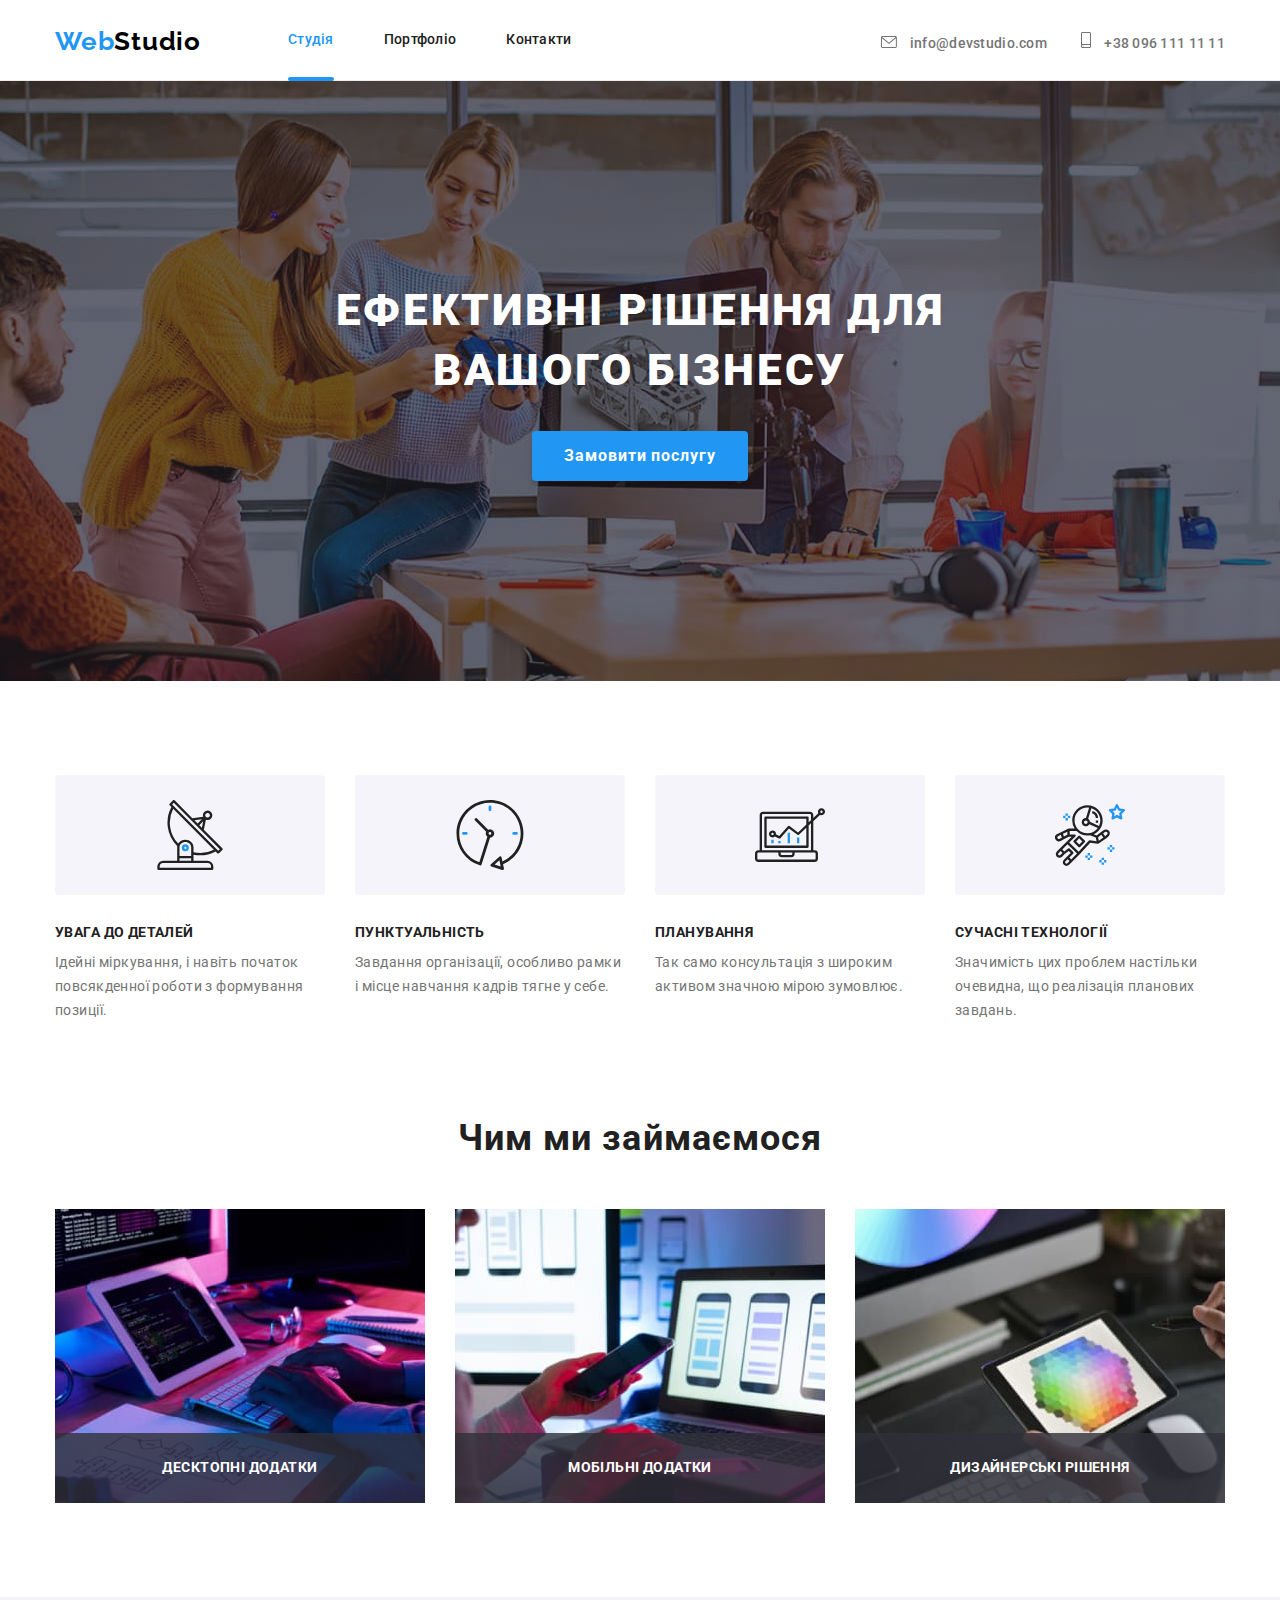
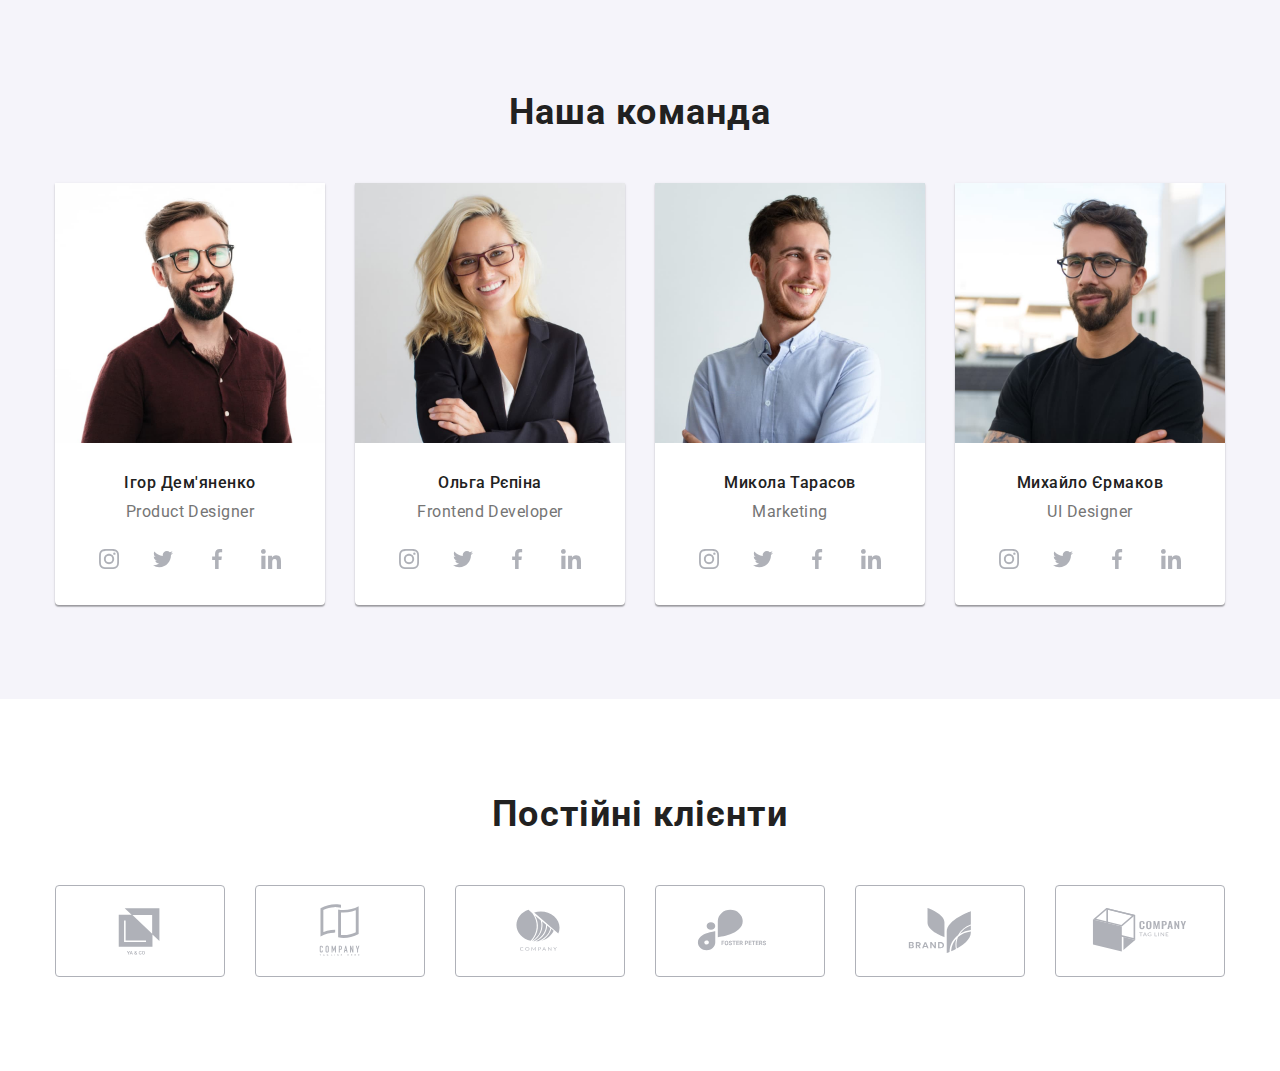
==== commit 84ed1919: "Секция клиентов" ====
--- a/index.html
+++ b/index.html
@@ -307,7 +307,7 @@
                 </ul>
             </div>
         </section>
-        <!-- <section class="section">
+        <section class="section">
             <div class="container">
                 <h2 class="section-title">Постійні клієнти</h2>
                 <ul class="clients">
@@ -355,7 +355,7 @@
                     </li>
                 </ul>
             </div>
-        </section> -->
+        </section>
     </main>
     <!-- <footer class="footer">
         <div class="container">
--- a/css/main.min.css
+++ b/css/main.min.css
@@ -1 +1 @@
-:root{--brand-color-bcg: #2F303A;--brand-color: #2196F3;--brand-color-text: #757575;--brand-timefn: cubic-bezier(0.4, 0, 0.2, 1)}body{font-family:"roboto",sans-serif;color:#212121;background:#fff}header{border-bottom:1px solid #ececec}ul,h1,h2,h3,p{margin:0;padding:0}img{display:block;max-width:100%;height:auto;-o-object-fit:cover;object-fit:cover}input{padding:0}.container{max-width:1200px;margin:0px auto;padding:0px 15px}.section{padding:60px 0px}@media(min-width: 1200px){.section{padding:94px 0px}}.is-hidden{visibility:hidden;opacity:0;pointer-events:none}.advantages{list-style-type:none}@media(min-width: 768px){.advantages{display:-webkit-box;display:-ms-flexbox;display:flex;-webkit-box-pack:center;-ms-flex-pack:center;justify-content:center;-webkit-box-align:start;-ms-flex-align:start;align-items:flex-start;gap:30px;-ms-flex-wrap:wrap;flex-wrap:wrap}}@media(max-width: 767px){.advantages__item{margin-right:auto;margin-left:auto;max-width:450px;margin-bottom:30px}}@media(min-width: 768px){.advantages__item{-ms-flex-preferred-size:354px;flex-basis:354px}}@media(min-width: 1200px){.advantages__item{-ms-flex-preferred-size:270px;flex-basis:270px}}.advantages__icon-conteiner{max-width:450px;height:120px;display:-webkit-box;display:-ms-flexbox;display:flex;-webkit-box-pack:center;-ms-flex-pack:center;justify-content:center;-webkit-box-align:center;-ms-flex-align:center;align-items:center;margin-bottom:30px;background:#f5f4fa;border-radius:4px}@media(min-width: 768px){.advantages__icon-conteiner{max-width:354px}}@media(min-width: 1200px){.advantages__icon-conteiner{max-width:270px}}.advantages__title{font-weight:700;font-size:14px;line-height:1.14;letter-spacing:.03em;text-transform:uppercase;margin-bottom:10px}@media(max-width: 767px){.advantages__title{text-align:center}}.advantages__description{font-size:14px;line-height:1.71;letter-spacing:.03em;color:var(--brand-color-text)}.backdrop{width:100%;height:100%;position:fixed;top:0;left:0;background-color:rgba(0,0,0,.2);-webkit-transition:opacity 250ms var(--brand-timefn),visibility 250ms var(--brand-timefn);transition:opacity 250ms var(--brand-timefn),visibility 250ms var(--brand-timefn)}.clients{list-style-type:none;display:-webkit-box;display:-ms-flexbox;display:flex;-webkit-box-pack:center;-ms-flex-pack:center;justify-content:center;gap:30px}.clients__item{width:170px;height:92px}.clients__link{width:100%;height:100%;display:-webkit-box;display:-ms-flexbox;display:flex;-webkit-box-pack:center;-ms-flex-pack:center;justify-content:center;-webkit-box-align:center;-ms-flex-align:center;align-items:center;border:1px solid #afb1b8;border-radius:4px;color:#afb1b8;-webkit-transition:color 250ms var(--brand-timefn),border-color 250ms var(--brand-timefn);transition:color 250ms var(--brand-timefn),border-color 250ms var(--brand-timefn)}.clients__link:hover{border-color:var(--brand-color);color:var(--brand-color)}.clients__link:focus{border-color:var(--brand-color);color:var(--brand-color)}.clients__icon{fill:currentColor}.filter{list-style-type:none;display:-webkit-box;display:-ms-flexbox;display:flex;-webkit-box-pack:center;-ms-flex-pack:center;justify-content:center;margin-bottom:50px;gap:8px}.filter__item{font-family:inherit;background:#f5f4fa;border-radius:4px;font-weight:500;font-size:16px;line-height:1.62;text-align:center;letter-spacing:.03em;cursor:pointer;border:none;padding:6px 22px;-webkit-transition:color 250ms var(--brand-timefn),background 250ms var(--brand-timefn),-webkit-box-shadow 250ms var(--brand-timefn);transition:color 250ms var(--brand-timefn),background 250ms var(--brand-timefn),-webkit-box-shadow 250ms var(--brand-timefn);transition:color 250ms var(--brand-timefn),background 250ms var(--brand-timefn),box-shadow 250ms var(--brand-timefn);transition:color 250ms var(--brand-timefn),background 250ms var(--brand-timefn),box-shadow 250ms var(--brand-timefn),-webkit-box-shadow 250ms var(--brand-timefn)}.filter__item:hover,.filter__item:focus{background:var(--brand-color);-webkit-box-shadow:0px 3px 1px rgba(0,0,0,.1),0px 1px 2px rgba(0,0,0,.08),0px 2px 2px rgba(0,0,0,.12);box-shadow:0px 3px 1px rgba(0,0,0,.1),0px 1px 2px rgba(0,0,0,.08),0px 2px 2px rgba(0,0,0,.12);border-radius:4px;color:#fff}.footer{background-color:var(--brand-color-bcg);padding:60px 0px}.footer__conteiner{display:-webkit-box;display:-ms-flexbox;display:flex;-webkit-box-align:baseline;-ms-flex-align:baseline;align-items:baseline;gap:70px}.footer__adress{width:231px;height:132px}.footer__logo{display:block;margin-bottom:20px}.footer__logo--white{color:#fff}.footer__physical-address{font-style:normal;font-size:14px;line-height:1.71;letter-spacing:.03em;color:#fff;margin-bottom:9px}.footer__contacts{font-style:normal;font-size:14px;line-height:1.71;letter-spacing:.03em;text-decoration:none;color:rgba(255,255,255,.6);display:block;-webkit-transition:color 250ms var(--brand-timefn);transition:color 250ms var(--brand-timefn)}.footer__contacts:hover,.footer__contacts:focus{color:var(--brand-color)}.footer__contacts:not(:last-child){margin-bottom:9px}.footer__invitation{font-weight:700;font-size:14px;line-height:1.14;letter-spacing:.03em;text-transform:uppercase;color:#fff;margin-bottom:20px}.footer__form{width:570px;margin-left:auto;position:relative}.footer__email{width:358px;height:50px;padding:15px 16px;border:1px solid rgba(255,255,255,.3);border-radius:4px;background-color:rgba(0,0,0,0);-webkit-filter:drop-shadow(0px 4px 4px rgba(0, 0, 0, 0.15));filter:drop-shadow(0px 4px 4px rgba(0, 0, 0, 0.15));color:#fff;-webkit-transition:border-color 250ms var(--brand-timefn);transition:border-color 250ms var(--brand-timefn)}.footer__email:focus{outline:none;border-color:var(--brand-color)}.footer__send-button{width:200px;height:50px;position:absolute;right:0;bottom:0;background:var(--brand-color);-webkit-box-shadow:0px 4px 4px rgba(0,0,0,.15);box-shadow:0px 4px 4px rgba(0,0,0,.15);border-radius:4px;border:none;padding:10px 62px 10px 28px;cursor:pointer;font-weight:700;font-size:16px;line-height:1.88;color:#fff;letter-spacing:.06em;-webkit-transition:background 250ms var(--brand-timefn);transition:background 250ms var(--brand-timefn)}.footer__send-button:hover,.footer__send-button:focus{background:#188ce8}.footer__send-icon{position:absolute;top:13px;right:28px;fill:currentColor}.header{height:60px;display:-webkit-box;display:-ms-flexbox;display:flex}@media(min-width: 768px){.header{height:80px}}.header__logo{padding:16px 0;margin-right:auto}@media(min-width: 768px){.header__logo{margin-right:93px;padding:26px 0;margin-right:87px}}.header__logo--black{color:#000}.header__mobile-menu-open{width:40px;height:40px;border:none;padding:10px 0;background:none;cursor:pointer}.header__mobile-menu-open:hover,.header__mobile-menu-open:focus{color:var(--brand-color)}@media(min-width: 768px){.header__mobile-menu-open{display:none}}.header__mobile-menu-icon{fill:currentColor}.header__navigation{display:none}@media(min-width: 768px){.header__navigation{display:-webkit-box;display:-ms-flexbox;display:flex}}.header__navigation-item:not(:last-child){margin-right:50px}.header__navigation-link{display:block;padding:32px 0px}.header__container-contacts{display:none;margin-left:auto;padding:21px 0px}@media(min-width: 768px){.header__container-contacts{display:block}}@media(max-width: 1200px){.header__container-contacts{width:138px}}@media(min-width: 1200px){.header__container-contacts{padding:32px 0px}}.header__contacts{font-weight:500;font-size:12px;line-height:1.17;letter-spacing:.02em;color:var(--brand-color-text);text-decoration:none;-webkit-transition:color 250ms var(--brand-timefn);transition:color 250ms var(--brand-timefn);display:-webkit-box;display:-ms-flexbox;display:flex}.header__contacts:hover,.header__contacts:focus{color:var(--brand-color)}@media(min-width: 1200px){.header__contacts{display:inline-block;font-size:14px;line-height:1.14}}.header__contacts:not(:last-child){margin-bottom:10px}@media(min-width: 1200px){.header__contacts:not(:last-child){margin-bottom:0;margin-right:30px}}.header__mail-icon{width:14px;height:10px;margin-right:8px;fill:currentColor}@media(min-width: 1200px){.header__mail-icon{width:16px;height:12px;margin-right:10px}}.header__tel-icon{width:10px;height:14px;margin-right:8px;fill:currentColor}@media(min-width: 1200px){.header__tel-icon{margin-right:10px;width:10px;height:16px}}.hero-section{background-color:var(--brand-color-bcg);background-image:-webkit-gradient(linear, left top, left bottom, from(rgba(47, 48, 58, 0.4)), to(rgba(47, 48, 58, 0.4))),url("../images/bcg/bcgimg-mobile.jpg");background-image:linear-gradient(rgba(47, 48, 58, 0.4), rgba(47, 48, 58, 0.4)),url("../images/bcg/bcgimg-mobile.jpg");background-size:cover;background-repeat:no-repeat;background-position:center;padding:118px 0px}@media(max-width: 768)and (min-device-pixel-ratio: 2),(-webkit-min-device-pixel-ratio: 2),(min-resolution: 192dpi),(min-resolution: 2dppx){.hero-section{background-image:-webkit-gradient(linear, left top, left bottom, from(rgba(47, 48, 58, 0.4)), to(rgba(47, 48, 58, 0.4))),url("../images/bcg/bcgimg-mobile@2x.jpg");background-image:linear-gradient(rgba(47, 48, 58, 0.4), rgba(47, 48, 58, 0.4)),url("../images/bcg/bcgimg-mobile@2x.jpg")}}@media(min-width: 768px){.hero-section{background-image:-webkit-gradient(linear, left top, left bottom, from(rgba(47, 48, 58, 0.4)), to(rgba(47, 48, 58, 0.4))),url("../images/bcg/bcgimg-tablet.jpg");background-image:linear-gradient(rgba(47, 48, 58, 0.4), rgba(47, 48, 58, 0.4)),url("../images/bcg/bcgimg-tablet.jpg")}}@media(min-width: 768px)and (min-device-pixel-ratio: 2),(min-width: 768px)and (-webkit-min-device-pixel-ratio: 2),(min-width: 768px)and (min-resolution: 192dpi),(min-width: 768px)and (min-resolution: 2dppx){.hero-section{background-image:-webkit-gradient(linear, left top, left bottom, from(rgba(47, 48, 58, 0.4)), to(rgba(47, 48, 58, 0.4))),url("../images/bcg/bcgimg-tablet@2x.jpg");background-image:linear-gradient(rgba(47, 48, 58, 0.4), rgba(47, 48, 58, 0.4)),url("../images/bcg/bcgimg-tablet@2x.jpg")}}@media(min-width: 1200px){.hero-section{background-image:-webkit-gradient(linear, left top, left bottom, from(rgba(47, 48, 58, 0.4)), to(rgba(47, 48, 58, 0.4))),url("../images/bcg/bcgimg-desktop.jpg");background-image:linear-gradient(rgba(47, 48, 58, 0.4), rgba(47, 48, 58, 0.4)),url("../images/bcg/bcgimg-desktop.jpg");padding:200px 0px}}@media(min-width: 1200px)and (min-device-pixel-ratio: 2),(min-width: 1200px)and (-webkit-min-device-pixel-ratio: 2),(min-width: 1200px)and (min-resolution: 192dpi),(min-width: 1200px)and (min-resolution: 2dppx){.hero-section{background-image:-webkit-gradient(linear, left top, left bottom, from(rgba(47, 48, 58, 0.4)), to(rgba(47, 48, 58, 0.4))),url("../images/bcg/bcgimg-desktop@2x.jpg");background-image:linear-gradient(rgba(47, 48, 58, 0.4), rgba(47, 48, 58, 0.4)),url("../images/bcg/bcgimg-desktop@2x.jpg")}}.hero-section__tagline{max-width:360px;text-transform:uppercase;text-align:center;color:#fff;font-size:26px;line-height:1.62;font-weight:900;letter-spacing:.06em;margin:0 auto 30px auto}@media(min-width: 1200px){.hero-section__tagline{font-size:44px;line-height:1.36;max-width:696px}}.hero-section__top-button{font-family:inherit;background:var(--brand-color);-webkit-box-shadow:0px 4px 4px rgba(0,0,0,.15);box-shadow:0px 4px 4px rgba(0,0,0,.15);border:none;border-radius:4px;cursor:pointer;font-weight:700;font-size:16px;line-height:1.88;display:-webkit-box;display:-ms-flexbox;display:flex;-webkit-box-align:center;-ms-flex-align:center;align-items:center;text-align:center;letter-spacing:.06em;color:#fff;margin:0px auto;padding:10px 24px;-webkit-transition:background 250ms var(--brand-timefn);transition:background 250ms var(--brand-timefn)}.hero-section__top-button:hover,.hero-section__top-button:focus{background:#188ce8}@media(min-width: 1200px){.hero-section__top-button{padding:10px 32px}}.logo{font-family:"Raleway";font-style:normal;text-decoration:none;font-weight:700;font-size:24px;line-height:1.17;letter-spacing:.03em;color:var(--brand-color)}@media(min-width: 1200px){.logo{font-size:26px;line-height:1.19}}.mobile-menu{position:fixed;width:100%;height:100%;top:0;left:0;padding:48px 40px;background-color:#fff;-webkit-transform:translateX(100%);transform:translateX(100%);-webkit-transition:-webkit-transform 250ms var(--brand-timefn);transition:-webkit-transform 250ms var(--brand-timefn);transition:transform 250ms var(--brand-timefn);transition:transform 250ms var(--brand-timefn), -webkit-transform 250ms var(--brand-timefn)}.mobile-menu.is-open{-webkit-transform:translateX(0);transform:translateX(0)}.mobile-menu__close-button{position:absolute;top:10px;right:15px;width:40px;height:40px;padding:0;border:none;background:none;color:#212121}.mobile-menu__close-button:hover,.mobile-menu__close-button:focus{color:var(--brand-color)}.mobile-menu__close-icon{fill:currentColor}.mobile-menu__item:not(:last-child){margin-bottom:32px}.mobile-menu__link{font-size:40px;line-height:1.175;letter-spacing:.02em;color:#212121}.mobile-menu__contact-tel{position:absolute;bottom:194px;text-decoration:none;font-weight:500;font-size:34px;line-height:1.18;letter-spacing:.02em;color:var(--brand-color)}.mobile-menu__contact-mail{position:absolute;bottom:134px;text-decoration:none;font-weight:500;font-size:24px;line-height:1.17;letter-spacing:.02em;color:var(--brand-color-text)}.mobile-menu__socials{position:absolute;bottom:48px;display:-webkit-box;display:-ms-flexbox;display:flex;gap:10px;list-style-type:none}.mobile-menu__socials-item:not(:last-child)::after{content:"";height:22px;border-right:1px solid rgba(33,33,33,.2);margin-left:10px}.mobile-menu__socials-link{text-decoration:none;font-weight:500;font-size:18px;line-height:1.22;letter-spacing:.02em;color:var(--brand-color)}.modal{position:absolute;width:450px;height:609px;background:#fff;-webkit-box-shadow:0px 1px 3px rgba(0,0,0,.12),0px 1px 1px rgba(0,0,0,.14),0px 2px 1px rgba(0,0,0,.2);box-shadow:0px 1px 3px rgba(0,0,0,.12),0px 1px 1px rgba(0,0,0,.14),0px 2px 1px rgba(0,0,0,.2);border-radius:4px;position:absolute;top:50%;left:50%;-webkit-transform:translate(-50%, -50%);transform:translate(-50%, -50%);padding:40px}@media(min-width: 1200px){.modal{width:528px;height:581px}}.modal__close-button{width:30px;height:30px;cursor:pointer;border:1px solid rgba(0,0,0,.1);border-radius:50%;background:#fff;font-size:11px;position:absolute;top:8px;right:8px}.modal__close-icon{fill:currentColor;position:absolute;top:50%;left:50%;-webkit-transform:translate(-50%, -50%);transform:translate(-50%, -50%)}.modal__close-icon:hover{color:var(--brand-color)}.modal__caption{margin-bottom:12px;font-weight:700;font-size:20px;line-height:1.5;text-align:center;letter-spacing:.03em;color:#212121}@media(min-width: 1200px){.modal__caption{line-height:1.15}}.modal__input-wrapper{position:relative}.modal__label{display:block;margin-bottom:4px;font-weight:400;font-size:12px;line-height:1.17;letter-spacing:.01em;color:var(--brand-color-text)}.modal__personal-data{display:block;width:100%;padding:11px 12px 11px 42px;margin-bottom:10px;border:1px solid rgba(33,33,33,.2);border-radius:4px;-webkit-transition:border-color 250ms var(--brand-timefn);transition:border-color 250ms var(--brand-timefn)}.modal__personal-data:focus{outline:none;border-color:var(--brand-color)}.modal__input-icon{position:absolute;left:12px;bottom:11px;-webkit-transition:fill 250ms var(--brand-timefn);transition:fill 250ms var(--brand-timefn)}.modal__personal-data:focus+.modal__input-icon{fill:var(--brand-color)}.modal__comment{display:block;width:100%;height:120px;resize:none;border:1px solid rgba(33,33,33,.2);border-radius:4px;margin-bottom:20px;padding:12px 16px;-webkit-transition:border-color 250ms var(--brand-timefn);transition:border-color 250ms var(--brand-timefn)}.modal__comment:focus{outline:none;border-color:var(--brand-color)}.modal__comment::-webkit-input-placeholder{font-weight:400;font-size:14px;line-height:1.14;letter-spacing:.01em;color:rgba(117,117,117,.5)}.modal__comment::-moz-placeholder{font-weight:400;font-size:14px;line-height:1.14;letter-spacing:.01em;color:rgba(117,117,117,.5)}.modal__comment:-ms-input-placeholder{font-weight:400;font-size:14px;line-height:1.14;letter-spacing:.01em;color:rgba(117,117,117,.5)}.modal__comment::-ms-input-placeholder{font-weight:400;font-size:14px;line-height:1.14;letter-spacing:.01em;color:rgba(117,117,117,.5)}.modal__comment::placeholder{font-weight:400;font-size:14px;line-height:1.14;letter-spacing:.01em;color:rgba(117,117,117,.5)}@media(min-width: 1200px){.modal__comment::-webkit-input-placeholder{font-size:12px;line-height:1.17}.modal__comment::-moz-placeholder{font-size:12px;line-height:1.17}.modal__comment:-ms-input-placeholder{font-size:12px;line-height:1.17}.modal__comment::-ms-input-placeholder{font-size:12px;line-height:1.17}.modal__comment::placeholder{font-size:12px;line-height:1.17}}.modal__checkbox{position:relative;margin-left:14px}.modal__uncheck-icon{position:absolute;-webkit-transform:translateY(20%);transform:translateY(20%);z-index:-1}.modal__check-icon{position:absolute;fill:var(--brand-color);-webkit-transform:translateY(20%) translateX(-125%);transform:translateY(20%) translateX(-125%);opacity:0;z-index:-1;-webkit-transition:opacity 250ms var(--brand-timefn);transition:opacity 250ms var(--brand-timefn)}.modal__license-agreement{opacity:0;width:16px;height:15px}.modal__license-agreement:checked+.modal__check-icon{opacity:1}.modal__license-agreement-text{font-size:12px;line-height:1.17;letter-spacing:.03em;color:var(--brand-color-text)}@media(min-width: 1200px){.modal__license-agreement-text{font-size:14px;line-height:1.71}}.modal__license-link{font-size:12px;line-height:1.17;letter-spacing:.03em;color:var(--brand-color)}@media(min-width: 1200px){.modal__license-link{font-size:14px;line-height:1.71}}.modal__send-button{position:absolute;bottom:40px;left:50%;-webkit-transform:translateX(-50%);transform:translateX(-50%);width:200px;height:50px;background:var(--brand-color);-webkit-box-shadow:0px 4px 4px rgba(0,0,0,.15);box-shadow:0px 4px 4px rgba(0,0,0,.15);border:none;border-radius:4px;cursor:pointer;font-weight:700;font-size:16px;line-height:1.88;letter-spacing:.06em;color:#fff;-webkit-transition:background 250ms var(--brand-timefn);transition:background 250ms var(--brand-timefn)}.modal__send-button:hover,.modal__send-button:focus{background:#188ce8}.navigation{list-style-type:none;font-weight:500;font-size:14px;line-height:1.14;letter-spacing:.02em}.navigation__link{text-decoration:none;color:inherit;-webkit-transition:color 250ms var(--brand-timefn);transition:color 250ms var(--brand-timefn)}.navigation__link:visited{color:inherit}.navigation__link:hover,.navigation__link:focus{color:var(--brand-color)}.navigation__activ{color:var(--brand-color);position:relative}.navigation__activ::after{content:"";width:100%;height:4px;background-color:var(--brand-color);border-radius:2px;display:block;position:absolute;-webkit-transform:translateY(-75%);transform:translateY(-75%)}.projects{list-style-type:none;display:-webkit-box;display:-ms-flexbox;display:flex;-ms-flex-wrap:wrap;flex-wrap:wrap;gap:30px}.projects__item{background:#fff;-ms-flex-preferred-size:calc((100% - 60px)/3);flex-basis:calc((100% - 60px)/3);-webkit-transition:-webkit-box-shadow 250ms var(--brand-timefn);transition:-webkit-box-shadow 250ms var(--brand-timefn);transition:box-shadow 250ms var(--brand-timefn);transition:box-shadow 250ms var(--brand-timefn), -webkit-box-shadow 250ms var(--brand-timefn)}.projects__item:hover{-webkit-box-shadow:0px 1px 1px rgba(0,0,0,.12),0px 4px 4px rgba(0,0,0,.06),1px 4px 6px rgba(0,0,0,.16);box-shadow:0px 1px 1px rgba(0,0,0,.12),0px 4px 4px rgba(0,0,0,.06),1px 4px 6px rgba(0,0,0,.16)}.projects__box{width:370px;height:294px;overflow:hidden}.projects__description-box{width:370px;height:294px;background-color:rgba(33,150,243,.9);padding:63px 24px;-webkit-transition:-webkit-transform 250ms var(--brand-timefn);transition:-webkit-transform 250ms var(--brand-timefn);transition:transform 250ms var(--brand-timefn);transition:transform 250ms var(--brand-timefn), -webkit-transform 250ms var(--brand-timefn)}.projects__item:hover .projects__description-box{-webkit-transform:translateY(-100%);transform:translateY(-100%)}.projects__desc{font-weight:400;font-size:18px;line-height:1.56;letter-spacing:.03em;color:#fff}.projects__inner{border-right:1px solid #eee;border-left:1px solid #eee;border-bottom:1px solid #eee;padding:20px 24px}.projects__name{font-weight:700;font-size:18px;line-height:2;letter-spacing:.06em;margin-bottom:4px}.projects__type{font-size:16px;line-height:1.88;letter-spacing:.03em;color:var(--brand-color-text)}.section-title{font-weight:700;font-size:28px;line-height:1.18;text-align:center;letter-spacing:.03em;margin-bottom:30px}@media(min-width: 1200px){.section-title{font-size:36px;line-height:1.17;margin-bottom:50px}}.socials{list-style-type:none;display:-webkit-box;display:-ms-flexbox;display:flex;-webkit-box-pack:center;-ms-flex-pack:center;justify-content:center;gap:10px}.socials__item{width:44px;height:44px;display:-webkit-box;display:-ms-flexbox;display:flex;-webkit-box-pack:center;-ms-flex-pack:center;justify-content:center;-webkit-box-align:center;-ms-flex-align:center;align-items:center}.socials__link{width:100%;height:100%;display:-webkit-box;display:-ms-flexbox;display:flex;-webkit-box-pack:center;-ms-flex-pack:center;justify-content:center;-webkit-box-align:center;-ms-flex-align:center;align-items:center;border-radius:50% 50%}.socials__link--grey{color:#afb1b8;-webkit-transition:color 250ms var(--brand-timefn),background 250ms var(--brand-timefn);transition:color 250ms var(--brand-timefn),background 250ms var(--brand-timefn)}.socials__link--grey:hover,.socials__link--grey:focus{background-color:var(--brand-color);color:#fff}.socials__link--white{background-color:rgba(255,255,255,.1);color:#fff;-webkit-transition:background-color 250ms var(--brand-timefn);transition:background-color 250ms var(--brand-timefn)}.socials__link--white:hover,.socials__link--white:focus{background-color:var(--brand-color)}.socials__icon{fill:currentColor}.specializations{padding-bottom:94px}@media(max-width: 1200px){.specializations{display:none}}.specializations__list{list-style-type:none;display:-webkit-box;display:-ms-flexbox;display:flex;gap:30px}.specializations__wrapper{width:370px;height:294px;display:-webkit-box;display:-ms-flexbox;display:flex;-webkit-box-pack:center;-ms-flex-pack:center;justify-content:center;-webkit-box-align:center;-ms-flex-align:center;align-items:center;position:relative;bottom:0}.specializations__inner{width:100%;height:70px;background-color:rgba(47,48,58,.8);position:absolute;bottom:0;display:-webkit-box;display:-ms-flexbox;display:flex;-webkit-box-pack:center;-ms-flex-pack:center;justify-content:center;-webkit-box-align:center;-ms-flex-align:center;align-items:center}.specializations__direction{font-weight:700;font-size:14px;line-height:1.14;text-align:center;letter-spacing:.03em;text-transform:uppercase;color:#fff}.team{background-color:#f5f4fa}.team__list{list-style-type:none;max-width:450px}@media(min-width: 768px){.team__list{display:-webkit-box;display:-ms-flexbox;display:flex;gap:30px}}.team__item{background:#fff;-webkit-box-shadow:0px 1px 3px rgba(0,0,0,.12),0px 1px 1px rgba(0,0,0,.14),0px 2px 1px rgba(0,0,0,.2);box-shadow:0px 1px 3px rgba(0,0,0,.12),0px 1px 1px rgba(0,0,0,.14),0px 2px 1px rgba(0,0,0,.2);border-radius:0px 0px 4px 4px;padding-bottom:30px}.team__foto{width:450px;height:460px}@media(min-width: 768px){.team__foto{width:354px;height:374px}}@media(min-width: 1200px){.team__foto{width:270px;height:260px}}.team__member-name{font-weight:500;font-size:16px;line-height:1.19;text-align:center;letter-spacing:.03em;margin:30px 0 10px 0}.team__member-profession{margin-bottom:16px;font-size:16px;line-height:1.19;text-align:center;letter-spacing:.03em;color:var(--brand-color-text)}/*# sourceMappingURL=main.min.css.map */+:root{--brand-color-bcg: #2F303A;--brand-color: #2196F3;--brand-color-text: #757575;--brand-timefn: cubic-bezier(0.4, 0, 0.2, 1)}body{font-family:"roboto",sans-serif;color:#212121;background:#fff}header{border-bottom:1px solid #ececec}ul,h1,h2,h3,p{margin:0;padding:0}img{display:block;max-width:100%;height:auto;-o-object-fit:cover;object-fit:cover}input{padding:0}.container{max-width:1200px;margin:0px auto;padding:0px 15px}.section{padding:60px 0px}@media(min-width: 1200px){.section{padding:94px 0px}}.is-hidden{visibility:hidden;opacity:0;pointer-events:none}.advantages{list-style-type:none}@media(min-width: 768px){.advantages{display:-webkit-box;display:-ms-flexbox;display:flex;-webkit-box-pack:center;-ms-flex-pack:center;justify-content:center;-webkit-box-align:start;-ms-flex-align:start;align-items:flex-start;gap:30px;-ms-flex-wrap:wrap;flex-wrap:wrap}}@media(max-width: 767px){.advantages__item{margin-right:auto;margin-left:auto;max-width:450px;margin-bottom:30px}}@media(min-width: 768px){.advantages__item{-ms-flex-preferred-size:354px;flex-basis:354px}}@media(min-width: 1200px){.advantages__item{-ms-flex-preferred-size:270px;flex-basis:270px}}.advantages__icon-conteiner{max-width:450px;height:120px;display:-webkit-box;display:-ms-flexbox;display:flex;-webkit-box-pack:center;-ms-flex-pack:center;justify-content:center;-webkit-box-align:center;-ms-flex-align:center;align-items:center;margin-bottom:30px;background:#f5f4fa;border-radius:4px}@media(min-width: 768px){.advantages__icon-conteiner{max-width:354px}}@media(min-width: 1200px){.advantages__icon-conteiner{max-width:270px}}.advantages__title{font-weight:700;font-size:14px;line-height:1.14;letter-spacing:.03em;text-transform:uppercase;margin-bottom:10px}@media(max-width: 767px){.advantages__title{text-align:center}}.advantages__description{font-size:14px;line-height:1.71;letter-spacing:.03em;color:var(--brand-color-text)}.backdrop{width:100%;height:100%;position:fixed;top:0;left:0;background-color:rgba(0,0,0,.2);-webkit-transition:opacity 250ms var(--brand-timefn),visibility 250ms var(--brand-timefn);transition:opacity 250ms var(--brand-timefn),visibility 250ms var(--brand-timefn)}.clients{list-style-type:none;display:-webkit-box;display:-ms-flexbox;display:flex;-webkit-box-pack:center;-ms-flex-pack:center;justify-content:center;gap:30px;-ms-flex-wrap:wrap;flex-wrap:wrap}.clients__item{width:210px;height:92px}@media(min-width: 768px){.clients__item{width:226px}}@media(min-width: 1200px){.clients__item{width:170px}}.clients__link{width:100%;height:100%;display:-webkit-box;display:-ms-flexbox;display:flex;-webkit-box-pack:center;-ms-flex-pack:center;justify-content:center;-webkit-box-align:center;-ms-flex-align:center;align-items:center;border:1px solid #afb1b8;border-radius:4px;color:#afb1b8;-webkit-transition:color 250ms var(--brand-timefn),border-color 250ms var(--brand-timefn);transition:color 250ms var(--brand-timefn),border-color 250ms var(--brand-timefn)}.clients__link:hover{border-color:var(--brand-color);color:var(--brand-color)}.clients__link:focus{border-color:var(--brand-color);color:var(--brand-color)}.clients__icon{fill:currentColor}.filter{list-style-type:none;display:-webkit-box;display:-ms-flexbox;display:flex;-webkit-box-pack:center;-ms-flex-pack:center;justify-content:center;margin-bottom:50px;gap:8px}.filter__item{font-family:inherit;background:#f5f4fa;border-radius:4px;font-weight:500;font-size:16px;line-height:1.62;text-align:center;letter-spacing:.03em;cursor:pointer;border:none;padding:6px 22px;-webkit-transition:color 250ms var(--brand-timefn),background 250ms var(--brand-timefn),-webkit-box-shadow 250ms var(--brand-timefn);transition:color 250ms var(--brand-timefn),background 250ms var(--brand-timefn),-webkit-box-shadow 250ms var(--brand-timefn);transition:color 250ms var(--brand-timefn),background 250ms var(--brand-timefn),box-shadow 250ms var(--brand-timefn);transition:color 250ms var(--brand-timefn),background 250ms var(--brand-timefn),box-shadow 250ms var(--brand-timefn),-webkit-box-shadow 250ms var(--brand-timefn)}.filter__item:hover,.filter__item:focus{background:var(--brand-color);-webkit-box-shadow:0px 3px 1px rgba(0,0,0,.1),0px 1px 2px rgba(0,0,0,.08),0px 2px 2px rgba(0,0,0,.12);box-shadow:0px 3px 1px rgba(0,0,0,.1),0px 1px 2px rgba(0,0,0,.08),0px 2px 2px rgba(0,0,0,.12);border-radius:4px;color:#fff}.footer{background-color:var(--brand-color-bcg);padding:60px 0px}.footer__conteiner{display:-webkit-box;display:-ms-flexbox;display:flex;-webkit-box-align:baseline;-ms-flex-align:baseline;align-items:baseline;gap:70px}.footer__adress{width:231px;height:132px}.footer__logo{display:block;margin-bottom:20px}.footer__logo--white{color:#fff}.footer__physical-address{font-style:normal;font-size:14px;line-height:1.71;letter-spacing:.03em;color:#fff;margin-bottom:9px}.footer__contacts{font-style:normal;font-size:14px;line-height:1.71;letter-spacing:.03em;text-decoration:none;color:rgba(255,255,255,.6);display:block;-webkit-transition:color 250ms var(--brand-timefn);transition:color 250ms var(--brand-timefn)}.footer__contacts:hover,.footer__contacts:focus{color:var(--brand-color)}.footer__contacts:not(:last-child){margin-bottom:9px}.footer__invitation{font-weight:700;font-size:14px;line-height:1.14;letter-spacing:.03em;text-transform:uppercase;color:#fff;margin-bottom:20px}.footer__form{width:570px;margin-left:auto;position:relative}.footer__email{width:358px;height:50px;padding:15px 16px;border:1px solid rgba(255,255,255,.3);border-radius:4px;background-color:rgba(0,0,0,0);-webkit-filter:drop-shadow(0px 4px 4px rgba(0, 0, 0, 0.15));filter:drop-shadow(0px 4px 4px rgba(0, 0, 0, 0.15));color:#fff;-webkit-transition:border-color 250ms var(--brand-timefn);transition:border-color 250ms var(--brand-timefn)}.footer__email:focus{outline:none;border-color:var(--brand-color)}.footer__send-button{width:200px;height:50px;position:absolute;right:0;bottom:0;background:var(--brand-color);-webkit-box-shadow:0px 4px 4px rgba(0,0,0,.15);box-shadow:0px 4px 4px rgba(0,0,0,.15);border-radius:4px;border:none;padding:10px 62px 10px 28px;cursor:pointer;font-weight:700;font-size:16px;line-height:1.88;color:#fff;letter-spacing:.06em;-webkit-transition:background 250ms var(--brand-timefn);transition:background 250ms var(--brand-timefn)}.footer__send-button:hover,.footer__send-button:focus{background:#188ce8}.footer__send-icon{position:absolute;top:13px;right:28px;fill:currentColor}.header{height:60px;display:-webkit-box;display:-ms-flexbox;display:flex}@media(min-width: 768px){.header{height:80px}}.header__logo{padding:16px 0;margin-right:auto}@media(min-width: 768px){.header__logo{margin-right:93px;padding:26px 0;margin-right:87px}}.header__logo--black{color:#000}.header__mobile-menu-open{width:40px;height:40px;border:none;padding:10px 0;background:none;cursor:pointer}.header__mobile-menu-open:hover,.header__mobile-menu-open:focus{color:var(--brand-color)}@media(min-width: 768px){.header__mobile-menu-open{display:none}}.header__mobile-menu-icon{fill:currentColor}.header__navigation{display:none}@media(min-width: 768px){.header__navigation{display:-webkit-box;display:-ms-flexbox;display:flex}}.header__navigation-item:not(:last-child){margin-right:50px}.header__navigation-link{display:block;padding:32px 0px}.header__container-contacts{display:none;margin-left:auto;padding:21px 0px}@media(min-width: 768px){.header__container-contacts{display:block}}@media(max-width: 1200px){.header__container-contacts{width:138px}}@media(min-width: 1200px){.header__container-contacts{padding:32px 0px}}.header__contacts{font-weight:500;font-size:12px;line-height:1.17;letter-spacing:.02em;color:var(--brand-color-text);text-decoration:none;-webkit-transition:color 250ms var(--brand-timefn);transition:color 250ms var(--brand-timefn);display:-webkit-box;display:-ms-flexbox;display:flex}.header__contacts:hover,.header__contacts:focus{color:var(--brand-color)}@media(min-width: 1200px){.header__contacts{display:inline-block;font-size:14px;line-height:1.14}}.header__contacts:not(:last-child){margin-bottom:10px}@media(min-width: 1200px){.header__contacts:not(:last-child){margin-bottom:0;margin-right:30px}}.header__mail-icon{width:14px;height:10px;margin-right:8px;fill:currentColor}@media(min-width: 1200px){.header__mail-icon{width:16px;height:12px;margin-right:10px}}.header__tel-icon{width:10px;height:14px;margin-right:8px;fill:currentColor}@media(min-width: 1200px){.header__tel-icon{margin-right:10px;width:10px;height:16px}}.hero-section{background-color:var(--brand-color-bcg);background-image:-webkit-gradient(linear, left top, left bottom, from(rgba(47, 48, 58, 0.4)), to(rgba(47, 48, 58, 0.4))),url("../images/bcg/bcgimg-mobile.jpg");background-image:linear-gradient(rgba(47, 48, 58, 0.4), rgba(47, 48, 58, 0.4)),url("../images/bcg/bcgimg-mobile.jpg");background-size:cover;background-repeat:no-repeat;background-position:center;padding:118px 0px}@media(max-width: 768)and (min-device-pixel-ratio: 2),(-webkit-min-device-pixel-ratio: 2),(min-resolution: 192dpi),(min-resolution: 2dppx){.hero-section{background-image:-webkit-gradient(linear, left top, left bottom, from(rgba(47, 48, 58, 0.4)), to(rgba(47, 48, 58, 0.4))),url("../images/bcg/bcgimg-mobile@2x.jpg");background-image:linear-gradient(rgba(47, 48, 58, 0.4), rgba(47, 48, 58, 0.4)),url("../images/bcg/bcgimg-mobile@2x.jpg")}}@media(min-width: 768px){.hero-section{background-image:-webkit-gradient(linear, left top, left bottom, from(rgba(47, 48, 58, 0.4)), to(rgba(47, 48, 58, 0.4))),url("../images/bcg/bcgimg-tablet.jpg");background-image:linear-gradient(rgba(47, 48, 58, 0.4), rgba(47, 48, 58, 0.4)),url("../images/bcg/bcgimg-tablet.jpg")}}@media(min-width: 768px)and (min-device-pixel-ratio: 2),(min-width: 768px)and (-webkit-min-device-pixel-ratio: 2),(min-width: 768px)and (min-resolution: 192dpi),(min-width: 768px)and (min-resolution: 2dppx){.hero-section{background-image:-webkit-gradient(linear, left top, left bottom, from(rgba(47, 48, 58, 0.4)), to(rgba(47, 48, 58, 0.4))),url("../images/bcg/bcgimg-tablet@2x.jpg");background-image:linear-gradient(rgba(47, 48, 58, 0.4), rgba(47, 48, 58, 0.4)),url("../images/bcg/bcgimg-tablet@2x.jpg")}}@media(min-width: 1200px){.hero-section{background-image:-webkit-gradient(linear, left top, left bottom, from(rgba(47, 48, 58, 0.4)), to(rgba(47, 48, 58, 0.4))),url("../images/bcg/bcgimg-desktop.jpg");background-image:linear-gradient(rgba(47, 48, 58, 0.4), rgba(47, 48, 58, 0.4)),url("../images/bcg/bcgimg-desktop.jpg");padding:200px 0px}}@media(min-width: 1200px)and (min-device-pixel-ratio: 2),(min-width: 1200px)and (-webkit-min-device-pixel-ratio: 2),(min-width: 1200px)and (min-resolution: 192dpi),(min-width: 1200px)and (min-resolution: 2dppx){.hero-section{background-image:-webkit-gradient(linear, left top, left bottom, from(rgba(47, 48, 58, 0.4)), to(rgba(47, 48, 58, 0.4))),url("../images/bcg/bcgimg-desktop@2x.jpg");background-image:linear-gradient(rgba(47, 48, 58, 0.4), rgba(47, 48, 58, 0.4)),url("../images/bcg/bcgimg-desktop@2x.jpg")}}.hero-section__tagline{max-width:360px;text-transform:uppercase;text-align:center;color:#fff;font-size:26px;line-height:1.62;font-weight:900;letter-spacing:.06em;margin:0 auto 30px auto}@media(min-width: 1200px){.hero-section__tagline{font-size:44px;line-height:1.36;max-width:696px}}.hero-section__top-button{font-family:inherit;background:var(--brand-color);-webkit-box-shadow:0px 4px 4px rgba(0,0,0,.15);box-shadow:0px 4px 4px rgba(0,0,0,.15);border:none;border-radius:4px;cursor:pointer;font-weight:700;font-size:16px;line-height:1.88;display:-webkit-box;display:-ms-flexbox;display:flex;-webkit-box-align:center;-ms-flex-align:center;align-items:center;text-align:center;letter-spacing:.06em;color:#fff;margin:0px auto;padding:10px 24px;-webkit-transition:background 250ms var(--brand-timefn);transition:background 250ms var(--brand-timefn)}.hero-section__top-button:hover,.hero-section__top-button:focus{background:#188ce8}@media(min-width: 1200px){.hero-section__top-button{padding:10px 32px}}.logo{font-family:"Raleway";font-style:normal;text-decoration:none;font-weight:700;font-size:24px;line-height:1.17;letter-spacing:.03em;color:var(--brand-color)}@media(min-width: 1200px){.logo{font-size:26px;line-height:1.19}}.mobile-menu{position:fixed;width:100%;height:100%;top:0;left:0;padding:48px 40px;background-color:#fff;-webkit-transform:translateX(100%);transform:translateX(100%);-webkit-transition:-webkit-transform 250ms var(--brand-timefn);transition:-webkit-transform 250ms var(--brand-timefn);transition:transform 250ms var(--brand-timefn);transition:transform 250ms var(--brand-timefn), -webkit-transform 250ms var(--brand-timefn)}.mobile-menu.is-open{-webkit-transform:translateX(0);transform:translateX(0)}.mobile-menu__close-button{position:absolute;top:10px;right:15px;width:40px;height:40px;padding:0;border:none;background:none;color:#212121}.mobile-menu__close-button:hover,.mobile-menu__close-button:focus{color:var(--brand-color)}.mobile-menu__close-icon{fill:currentColor}.mobile-menu__item:not(:last-child){margin-bottom:32px}.mobile-menu__link{font-size:40px;line-height:1.175;letter-spacing:.02em;color:#212121}.mobile-menu__contact-tel{position:absolute;bottom:194px;text-decoration:none;font-weight:500;font-size:34px;line-height:1.18;letter-spacing:.02em;color:var(--brand-color)}.mobile-menu__contact-mail{position:absolute;bottom:134px;text-decoration:none;font-weight:500;font-size:24px;line-height:1.17;letter-spacing:.02em;color:var(--brand-color-text)}.mobile-menu__socials{position:absolute;bottom:48px;display:-webkit-box;display:-ms-flexbox;display:flex;gap:10px;list-style-type:none}.mobile-menu__socials-item:not(:last-child)::after{content:"";height:22px;border-right:1px solid rgba(33,33,33,.2);margin-left:10px}.mobile-menu__socials-link{text-decoration:none;font-weight:500;font-size:18px;line-height:1.22;letter-spacing:.02em;color:var(--brand-color)}.modal{position:absolute;width:450px;height:609px;background:#fff;-webkit-box-shadow:0px 1px 3px rgba(0,0,0,.12),0px 1px 1px rgba(0,0,0,.14),0px 2px 1px rgba(0,0,0,.2);box-shadow:0px 1px 3px rgba(0,0,0,.12),0px 1px 1px rgba(0,0,0,.14),0px 2px 1px rgba(0,0,0,.2);border-radius:4px;position:absolute;top:50%;left:50%;-webkit-transform:translate(-50%, -50%);transform:translate(-50%, -50%);padding:40px}@media(min-width: 1200px){.modal{width:528px;height:581px}}.modal__close-button{width:30px;height:30px;cursor:pointer;border:1px solid rgba(0,0,0,.1);border-radius:50%;background:#fff;font-size:11px;position:absolute;top:8px;right:8px}.modal__close-icon{fill:currentColor;position:absolute;top:50%;left:50%;-webkit-transform:translate(-50%, -50%);transform:translate(-50%, -50%)}.modal__close-icon:hover{color:var(--brand-color)}.modal__caption{margin-bottom:12px;font-weight:700;font-size:20px;line-height:1.5;text-align:center;letter-spacing:.03em;color:#212121}@media(min-width: 1200px){.modal__caption{line-height:1.15}}.modal__input-wrapper{position:relative}.modal__label{display:block;margin-bottom:4px;font-weight:400;font-size:12px;line-height:1.17;letter-spacing:.01em;color:var(--brand-color-text)}.modal__personal-data{display:block;width:100%;padding:11px 12px 11px 42px;margin-bottom:10px;border:1px solid rgba(33,33,33,.2);border-radius:4px;-webkit-transition:border-color 250ms var(--brand-timefn);transition:border-color 250ms var(--brand-timefn)}.modal__personal-data:focus{outline:none;border-color:var(--brand-color)}.modal__input-icon{position:absolute;left:12px;bottom:11px;-webkit-transition:fill 250ms var(--brand-timefn);transition:fill 250ms var(--brand-timefn)}.modal__personal-data:focus+.modal__input-icon{fill:var(--brand-color)}.modal__comment{display:block;width:100%;height:120px;resize:none;border:1px solid rgba(33,33,33,.2);border-radius:4px;margin-bottom:20px;padding:12px 16px;-webkit-transition:border-color 250ms var(--brand-timefn);transition:border-color 250ms var(--brand-timefn)}.modal__comment:focus{outline:none;border-color:var(--brand-color)}.modal__comment::-webkit-input-placeholder{font-weight:400;font-size:14px;line-height:1.14;letter-spacing:.01em;color:rgba(117,117,117,.5)}.modal__comment::-moz-placeholder{font-weight:400;font-size:14px;line-height:1.14;letter-spacing:.01em;color:rgba(117,117,117,.5)}.modal__comment:-ms-input-placeholder{font-weight:400;font-size:14px;line-height:1.14;letter-spacing:.01em;color:rgba(117,117,117,.5)}.modal__comment::-ms-input-placeholder{font-weight:400;font-size:14px;line-height:1.14;letter-spacing:.01em;color:rgba(117,117,117,.5)}.modal__comment::placeholder{font-weight:400;font-size:14px;line-height:1.14;letter-spacing:.01em;color:rgba(117,117,117,.5)}@media(min-width: 1200px){.modal__comment::-webkit-input-placeholder{font-size:12px;line-height:1.17}.modal__comment::-moz-placeholder{font-size:12px;line-height:1.17}.modal__comment:-ms-input-placeholder{font-size:12px;line-height:1.17}.modal__comment::-ms-input-placeholder{font-size:12px;line-height:1.17}.modal__comment::placeholder{font-size:12px;line-height:1.17}}.modal__checkbox{position:relative;margin-left:14px}.modal__uncheck-icon{position:absolute;-webkit-transform:translateY(20%);transform:translateY(20%);z-index:-1}.modal__check-icon{position:absolute;fill:var(--brand-color);-webkit-transform:translateY(20%) translateX(-125%);transform:translateY(20%) translateX(-125%);opacity:0;z-index:-1;-webkit-transition:opacity 250ms var(--brand-timefn);transition:opacity 250ms var(--brand-timefn)}.modal__license-agreement{opacity:0;width:16px;height:15px}.modal__license-agreement:checked+.modal__check-icon{opacity:1}.modal__license-agreement-text{font-size:12px;line-height:1.17;letter-spacing:.03em;color:var(--brand-color-text)}@media(min-width: 1200px){.modal__license-agreement-text{font-size:14px;line-height:1.71}}.modal__license-link{font-size:12px;line-height:1.17;letter-spacing:.03em;color:var(--brand-color)}@media(min-width: 1200px){.modal__license-link{font-size:14px;line-height:1.71}}.modal__send-button{position:absolute;bottom:40px;left:50%;-webkit-transform:translateX(-50%);transform:translateX(-50%);width:200px;height:50px;background:var(--brand-color);-webkit-box-shadow:0px 4px 4px rgba(0,0,0,.15);box-shadow:0px 4px 4px rgba(0,0,0,.15);border:none;border-radius:4px;cursor:pointer;font-weight:700;font-size:16px;line-height:1.88;letter-spacing:.06em;color:#fff;-webkit-transition:background 250ms var(--brand-timefn);transition:background 250ms var(--brand-timefn)}.modal__send-button:hover,.modal__send-button:focus{background:#188ce8}.navigation{list-style-type:none;font-weight:500;font-size:14px;line-height:1.14;letter-spacing:.02em}.navigation__link{text-decoration:none;color:inherit;-webkit-transition:color 250ms var(--brand-timefn);transition:color 250ms var(--brand-timefn)}.navigation__link:visited{color:inherit}.navigation__link:hover,.navigation__link:focus{color:var(--brand-color)}.navigation__activ{color:var(--brand-color);position:relative}.navigation__activ::after{content:"";width:100%;height:4px;background-color:var(--brand-color);border-radius:2px;display:block;position:absolute;-webkit-transform:translateY(-75%);transform:translateY(-75%)}.projects{list-style-type:none;display:-webkit-box;display:-ms-flexbox;display:flex;-ms-flex-wrap:wrap;flex-wrap:wrap;gap:30px}.projects__item{background:#fff;-ms-flex-preferred-size:calc((100% - 60px)/3);flex-basis:calc((100% - 60px)/3);-webkit-transition:-webkit-box-shadow 250ms var(--brand-timefn);transition:-webkit-box-shadow 250ms var(--brand-timefn);transition:box-shadow 250ms var(--brand-timefn);transition:box-shadow 250ms var(--brand-timefn), -webkit-box-shadow 250ms var(--brand-timefn)}.projects__item:hover{-webkit-box-shadow:0px 1px 1px rgba(0,0,0,.12),0px 4px 4px rgba(0,0,0,.06),1px 4px 6px rgba(0,0,0,.16);box-shadow:0px 1px 1px rgba(0,0,0,.12),0px 4px 4px rgba(0,0,0,.06),1px 4px 6px rgba(0,0,0,.16)}.projects__box{width:370px;height:294px;overflow:hidden}.projects__description-box{width:370px;height:294px;background-color:rgba(33,150,243,.9);padding:63px 24px;-webkit-transition:-webkit-transform 250ms var(--brand-timefn);transition:-webkit-transform 250ms var(--brand-timefn);transition:transform 250ms var(--brand-timefn);transition:transform 250ms var(--brand-timefn), -webkit-transform 250ms var(--brand-timefn)}.projects__item:hover .projects__description-box{-webkit-transform:translateY(-100%);transform:translateY(-100%)}.projects__desc{font-weight:400;font-size:18px;line-height:1.56;letter-spacing:.03em;color:#fff}.projects__inner{border-right:1px solid #eee;border-left:1px solid #eee;border-bottom:1px solid #eee;padding:20px 24px}.projects__name{font-weight:700;font-size:18px;line-height:2;letter-spacing:.06em;margin-bottom:4px}.projects__type{font-size:16px;line-height:1.88;letter-spacing:.03em;color:var(--brand-color-text)}.section-title{font-weight:700;font-size:28px;line-height:1.18;text-align:center;letter-spacing:.03em;margin-bottom:30px}@media(min-width: 1200px){.section-title{font-size:36px;line-height:1.17;margin-bottom:50px}}.socials{list-style-type:none;display:-webkit-box;display:-ms-flexbox;display:flex;-webkit-box-pack:center;-ms-flex-pack:center;justify-content:center;gap:10px}.socials__item{width:44px;height:44px;display:-webkit-box;display:-ms-flexbox;display:flex;-webkit-box-pack:center;-ms-flex-pack:center;justify-content:center;-webkit-box-align:center;-ms-flex-align:center;align-items:center}.socials__link{width:100%;height:100%;display:-webkit-box;display:-ms-flexbox;display:flex;-webkit-box-pack:center;-ms-flex-pack:center;justify-content:center;-webkit-box-align:center;-ms-flex-align:center;align-items:center;border-radius:50% 50%}.socials__link--grey{color:#afb1b8;-webkit-transition:color 250ms var(--brand-timefn),background 250ms var(--brand-timefn);transition:color 250ms var(--brand-timefn),background 250ms var(--brand-timefn)}.socials__link--grey:hover,.socials__link--grey:focus{background-color:var(--brand-color);color:#fff}.socials__link--white{background-color:rgba(255,255,255,.1);color:#fff;-webkit-transition:background-color 250ms var(--brand-timefn);transition:background-color 250ms var(--brand-timefn)}.socials__link--white:hover,.socials__link--white:focus{background-color:var(--brand-color)}.socials__icon{fill:currentColor}.specializations{padding-bottom:94px}@media(max-width: 1200px){.specializations{display:none}}.specializations__list{list-style-type:none;display:-webkit-box;display:-ms-flexbox;display:flex;gap:30px}.specializations__wrapper{width:370px;height:294px;display:-webkit-box;display:-ms-flexbox;display:flex;-webkit-box-pack:center;-ms-flex-pack:center;justify-content:center;-webkit-box-align:center;-ms-flex-align:center;align-items:center;position:relative;bottom:0}.specializations__inner{width:100%;height:70px;background-color:rgba(47,48,58,.8);position:absolute;bottom:0;display:-webkit-box;display:-ms-flexbox;display:flex;-webkit-box-pack:center;-ms-flex-pack:center;justify-content:center;-webkit-box-align:center;-ms-flex-align:center;align-items:center}.specializations__direction{font-weight:700;font-size:14px;line-height:1.14;text-align:center;letter-spacing:.03em;text-transform:uppercase;color:#fff}.team{background-color:#f5f4fa}.team__list{list-style-type:none}@media(max-width: 767px){.team__list{max-width:450px;margin-left:auto;margin-right:auto}}@media(min-width: 768px){.team__list{display:-webkit-box;display:-ms-flexbox;display:flex;gap:30px;-webkit-box-pack:center;-ms-flex-pack:center;justify-content:center;-ms-flex-wrap:wrap;flex-wrap:wrap}}.team__item{background:#fff;-webkit-box-shadow:0px 1px 3px rgba(0,0,0,.12),0px 1px 1px rgba(0,0,0,.14),0px 2px 1px rgba(0,0,0,.2);box-shadow:0px 1px 3px rgba(0,0,0,.12),0px 1px 1px rgba(0,0,0,.14),0px 2px 1px rgba(0,0,0,.2);border-radius:0px 0px 4px 4px;padding-bottom:24px}@media(max-width: 767px){.team__item{margin-left:auto;margin-right:auto}}@media(min-width: 1200){.team__item{padding-bottom:30px}}@media(max-width: 767px){.team__item:not(:last-child){margin-bottom:30px}}.team__foto{width:450px;height:460px}@media(min-width: 768px){.team__foto{width:354px;height:374px}}@media(min-width: 1200px){.team__foto{width:270px;height:260px}}.team__member-name{font-weight:500;font-size:16px;line-height:1.19;text-align:center;letter-spacing:.03em;margin:30px 0 10px 0;color:#212121}.team__member-profession{margin-bottom:16px;font-size:16px;line-height:1.19;text-align:center;letter-spacing:.03em;color:var(--brand-color-text)}/*# sourceMappingURL=main.min.css.map */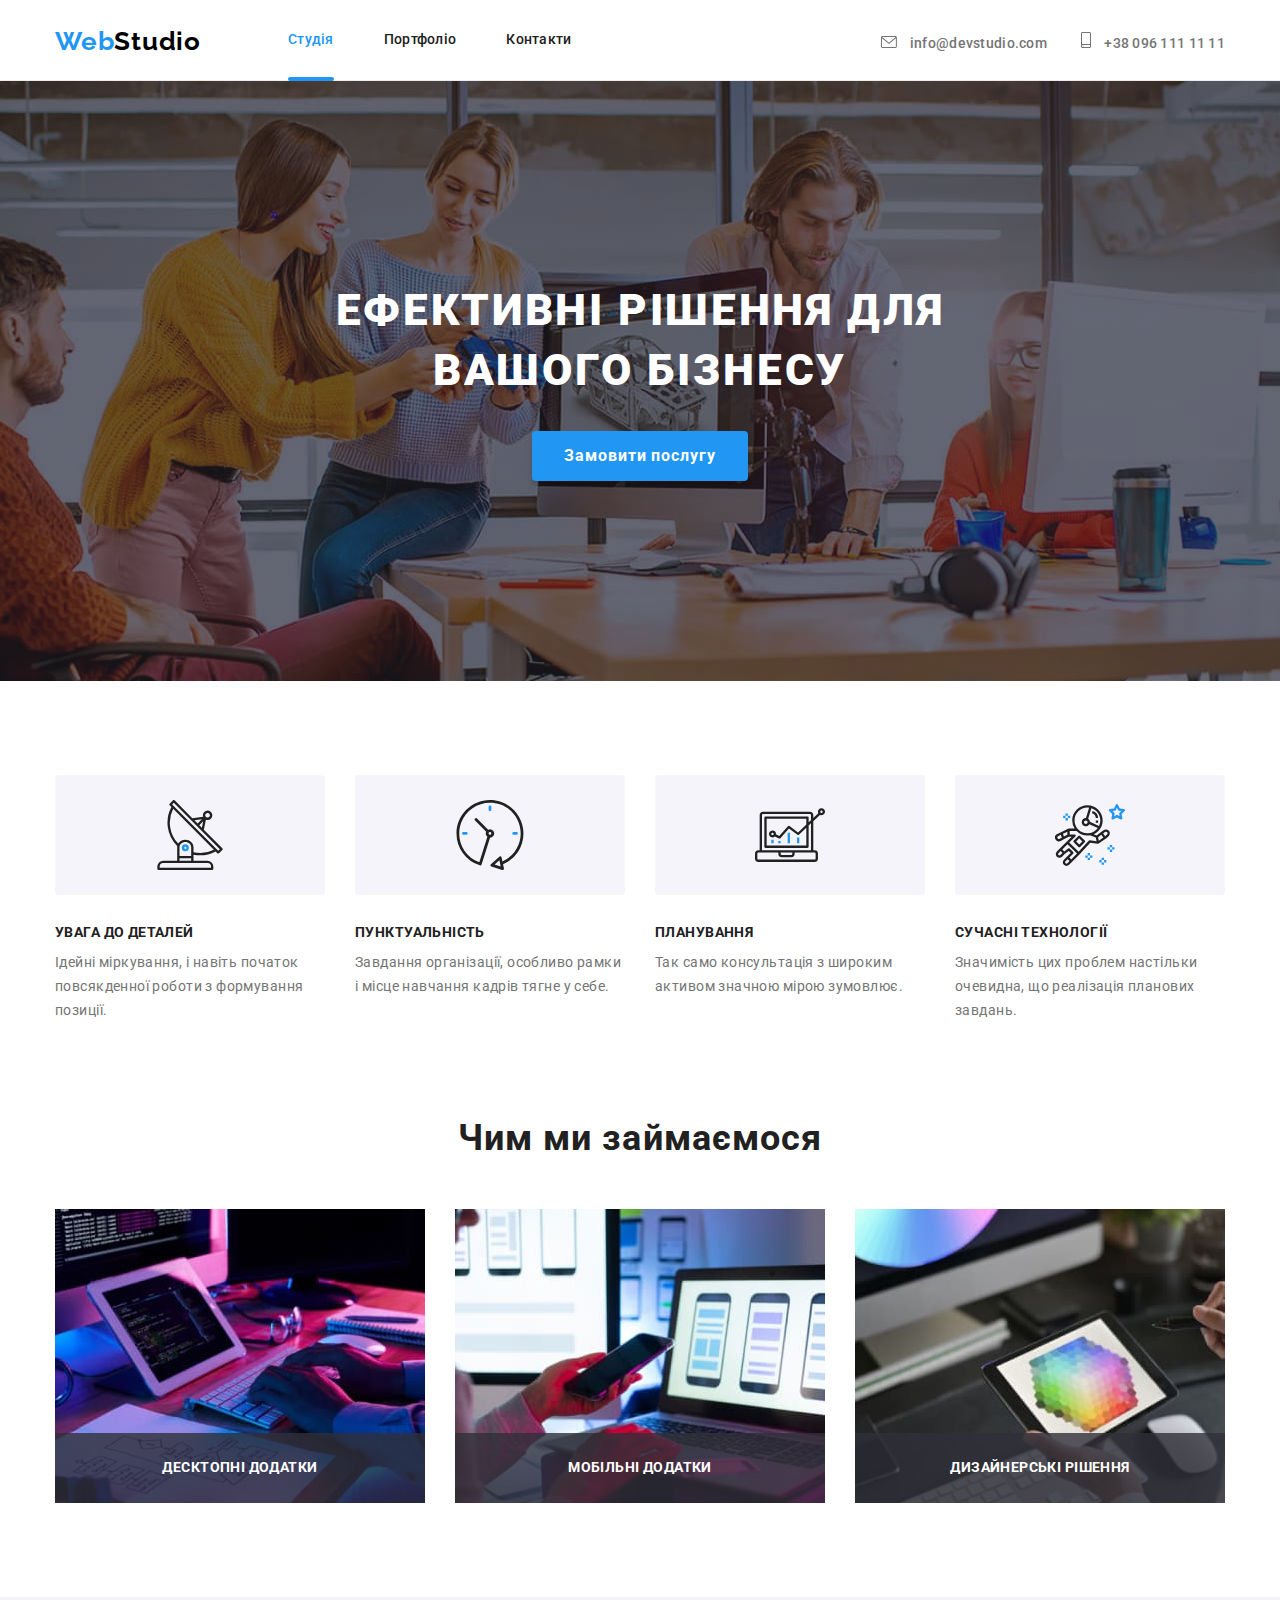
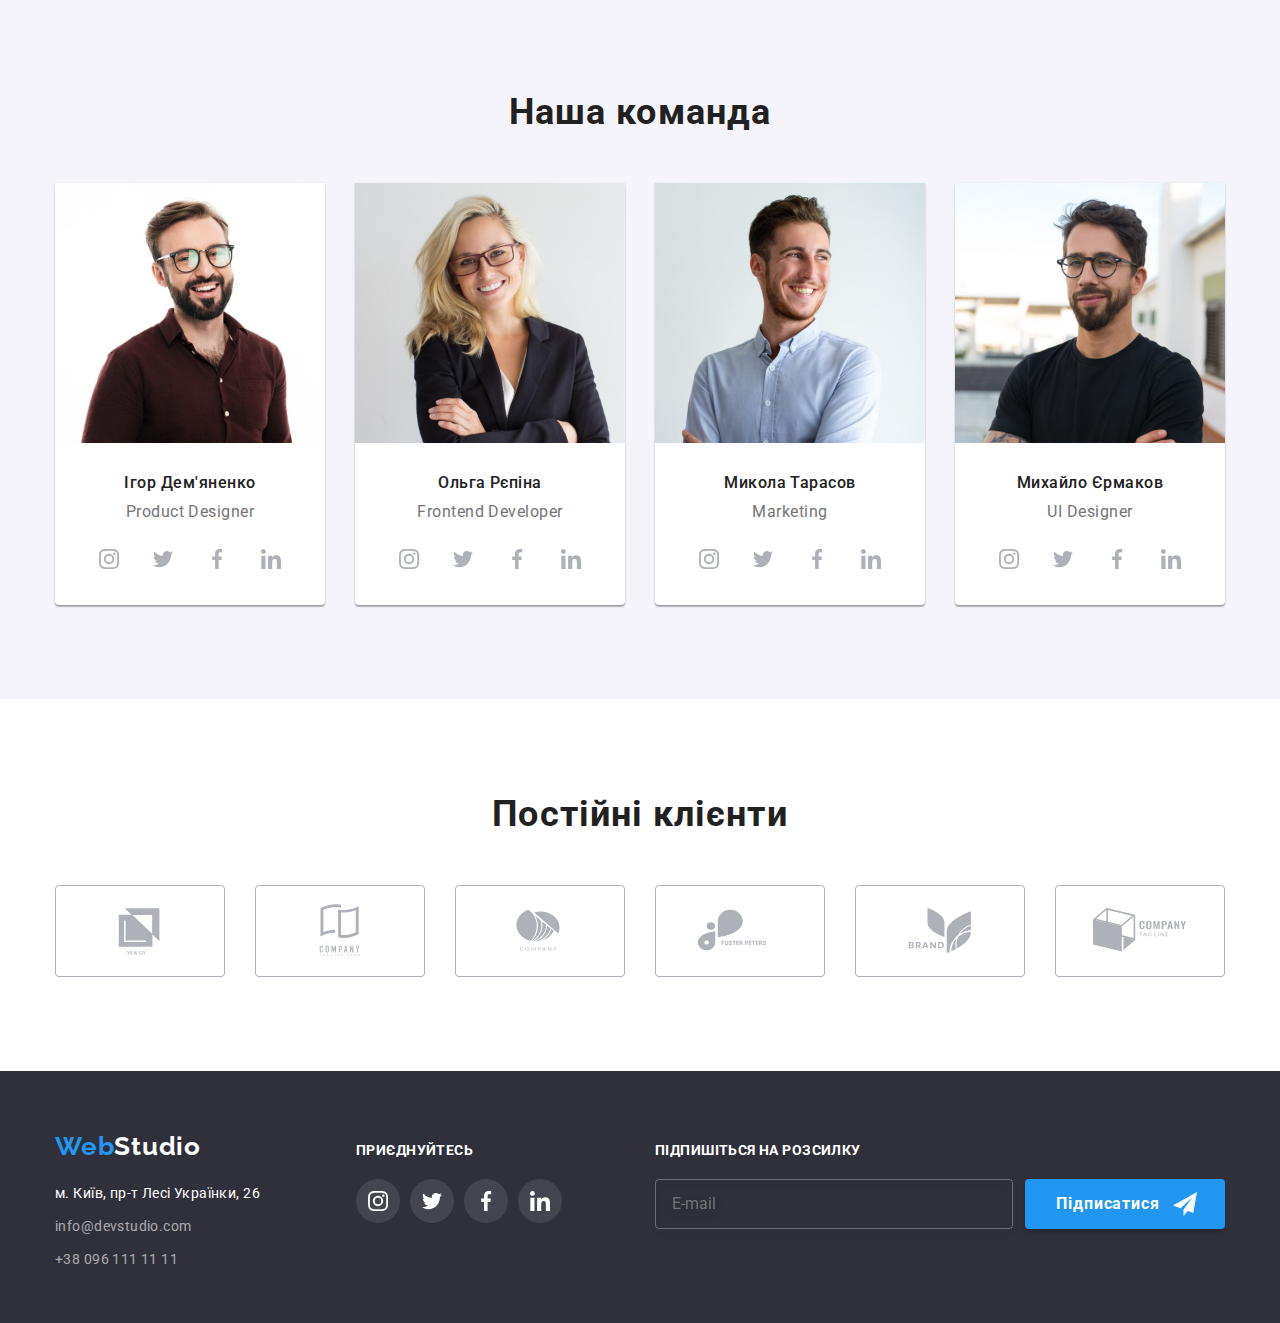
==== commit 7b6f535e: "футер" ====
--- a/index.html
+++ b/index.html
@@ -357,7 +357,7 @@
             </div>
         </section>
     </main>
-    <!-- <footer class="footer">
+    <footer class="footer">
         <div class="container">
             <div class="footer__conteiner">
                 <div class="footer__adress">
@@ -368,7 +368,7 @@
                         <a class="footer__contacts" href="tel:+380961111111">+38 096 111 11 11</a>
                     </address>
                 </div>
-                <div>
+                <div class="footer__scials">
                     <h3 class="footer__invitation">Приєднуйтесь</h3>
                     <ul class="socials">
                         <li class="socials__item">
@@ -414,7 +414,7 @@
                 </form>
             </div>
         </div>
-    </footer> -->
+    </footer>
     <div class="backdrop is-hidden" data-modal>
         <div class="modal">
             <button class="modal__close-button" type="button" data-modal-close>
--- a/css/main.min.css
+++ b/css/main.min.css
@@ -1 +1 @@
-:root{--brand-color-bcg: #2F303A;--brand-color: #2196F3;--brand-color-text: #757575;--brand-timefn: cubic-bezier(0.4, 0, 0.2, 1)}body{font-family:"roboto",sans-serif;color:#212121;background:#fff}header{border-bottom:1px solid #ececec}ul,h1,h2,h3,p{margin:0;padding:0}img{display:block;max-width:100%;height:auto;-o-object-fit:cover;object-fit:cover}input{padding:0}.container{max-width:1200px;margin:0px auto;padding:0px 15px}.section{padding:60px 0px}@media(min-width: 1200px){.section{padding:94px 0px}}.is-hidden{visibility:hidden;opacity:0;pointer-events:none}.advantages{list-style-type:none}@media(min-width: 768px){.advantages{display:-webkit-box;display:-ms-flexbox;display:flex;-webkit-box-pack:center;-ms-flex-pack:center;justify-content:center;-webkit-box-align:start;-ms-flex-align:start;align-items:flex-start;gap:30px;-ms-flex-wrap:wrap;flex-wrap:wrap}}@media(max-width: 767px){.advantages__item{margin-right:auto;margin-left:auto;max-width:450px;margin-bottom:30px}}@media(min-width: 768px){.advantages__item{-ms-flex-preferred-size:354px;flex-basis:354px}}@media(min-width: 1200px){.advantages__item{-ms-flex-preferred-size:270px;flex-basis:270px}}.advantages__icon-conteiner{max-width:450px;height:120px;display:-webkit-box;display:-ms-flexbox;display:flex;-webkit-box-pack:center;-ms-flex-pack:center;justify-content:center;-webkit-box-align:center;-ms-flex-align:center;align-items:center;margin-bottom:30px;background:#f5f4fa;border-radius:4px}@media(min-width: 768px){.advantages__icon-conteiner{max-width:354px}}@media(min-width: 1200px){.advantages__icon-conteiner{max-width:270px}}.advantages__title{font-weight:700;font-size:14px;line-height:1.14;letter-spacing:.03em;text-transform:uppercase;margin-bottom:10px}@media(max-width: 767px){.advantages__title{text-align:center}}.advantages__description{font-size:14px;line-height:1.71;letter-spacing:.03em;color:var(--brand-color-text)}.backdrop{width:100%;height:100%;position:fixed;top:0;left:0;background-color:rgba(0,0,0,.2);-webkit-transition:opacity 250ms var(--brand-timefn),visibility 250ms var(--brand-timefn);transition:opacity 250ms var(--brand-timefn),visibility 250ms var(--brand-timefn)}.clients{list-style-type:none;display:-webkit-box;display:-ms-flexbox;display:flex;-webkit-box-pack:center;-ms-flex-pack:center;justify-content:center;gap:30px;-ms-flex-wrap:wrap;flex-wrap:wrap}.clients__item{width:210px;height:92px}@media(min-width: 768px){.clients__item{width:226px}}@media(min-width: 1200px){.clients__item{width:170px}}.clients__link{width:100%;height:100%;display:-webkit-box;display:-ms-flexbox;display:flex;-webkit-box-pack:center;-ms-flex-pack:center;justify-content:center;-webkit-box-align:center;-ms-flex-align:center;align-items:center;border:1px solid #afb1b8;border-radius:4px;color:#afb1b8;-webkit-transition:color 250ms var(--brand-timefn),border-color 250ms var(--brand-timefn);transition:color 250ms var(--brand-timefn),border-color 250ms var(--brand-timefn)}.clients__link:hover{border-color:var(--brand-color);color:var(--brand-color)}.clients__link:focus{border-color:var(--brand-color);color:var(--brand-color)}.clients__icon{fill:currentColor}.filter{list-style-type:none;display:-webkit-box;display:-ms-flexbox;display:flex;-webkit-box-pack:center;-ms-flex-pack:center;justify-content:center;margin-bottom:50px;gap:8px}.filter__item{font-family:inherit;background:#f5f4fa;border-radius:4px;font-weight:500;font-size:16px;line-height:1.62;text-align:center;letter-spacing:.03em;cursor:pointer;border:none;padding:6px 22px;-webkit-transition:color 250ms var(--brand-timefn),background 250ms var(--brand-timefn),-webkit-box-shadow 250ms var(--brand-timefn);transition:color 250ms var(--brand-timefn),background 250ms var(--brand-timefn),-webkit-box-shadow 250ms var(--brand-timefn);transition:color 250ms var(--brand-timefn),background 250ms var(--brand-timefn),box-shadow 250ms var(--brand-timefn);transition:color 250ms var(--brand-timefn),background 250ms var(--brand-timefn),box-shadow 250ms var(--brand-timefn),-webkit-box-shadow 250ms var(--brand-timefn)}.filter__item:hover,.filter__item:focus{background:var(--brand-color);-webkit-box-shadow:0px 3px 1px rgba(0,0,0,.1),0px 1px 2px rgba(0,0,0,.08),0px 2px 2px rgba(0,0,0,.12);box-shadow:0px 3px 1px rgba(0,0,0,.1),0px 1px 2px rgba(0,0,0,.08),0px 2px 2px rgba(0,0,0,.12);border-radius:4px;color:#fff}.footer{background-color:var(--brand-color-bcg);padding:60px 0px}.footer__conteiner{display:-webkit-box;display:-ms-flexbox;display:flex;-webkit-box-align:baseline;-ms-flex-align:baseline;align-items:baseline;gap:70px}.footer__adress{width:231px;height:132px}.footer__logo{display:block;margin-bottom:20px}.footer__logo--white{color:#fff}.footer__physical-address{font-style:normal;font-size:14px;line-height:1.71;letter-spacing:.03em;color:#fff;margin-bottom:9px}.footer__contacts{font-style:normal;font-size:14px;line-height:1.71;letter-spacing:.03em;text-decoration:none;color:rgba(255,255,255,.6);display:block;-webkit-transition:color 250ms var(--brand-timefn);transition:color 250ms var(--brand-timefn)}.footer__contacts:hover,.footer__contacts:focus{color:var(--brand-color)}.footer__contacts:not(:last-child){margin-bottom:9px}.footer__invitation{font-weight:700;font-size:14px;line-height:1.14;letter-spacing:.03em;text-transform:uppercase;color:#fff;margin-bottom:20px}.footer__form{width:570px;margin-left:auto;position:relative}.footer__email{width:358px;height:50px;padding:15px 16px;border:1px solid rgba(255,255,255,.3);border-radius:4px;background-color:rgba(0,0,0,0);-webkit-filter:drop-shadow(0px 4px 4px rgba(0, 0, 0, 0.15));filter:drop-shadow(0px 4px 4px rgba(0, 0, 0, 0.15));color:#fff;-webkit-transition:border-color 250ms var(--brand-timefn);transition:border-color 250ms var(--brand-timefn)}.footer__email:focus{outline:none;border-color:var(--brand-color)}.footer__send-button{width:200px;height:50px;position:absolute;right:0;bottom:0;background:var(--brand-color);-webkit-box-shadow:0px 4px 4px rgba(0,0,0,.15);box-shadow:0px 4px 4px rgba(0,0,0,.15);border-radius:4px;border:none;padding:10px 62px 10px 28px;cursor:pointer;font-weight:700;font-size:16px;line-height:1.88;color:#fff;letter-spacing:.06em;-webkit-transition:background 250ms var(--brand-timefn);transition:background 250ms var(--brand-timefn)}.footer__send-button:hover,.footer__send-button:focus{background:#188ce8}.footer__send-icon{position:absolute;top:13px;right:28px;fill:currentColor}.header{height:60px;display:-webkit-box;display:-ms-flexbox;display:flex}@media(min-width: 768px){.header{height:80px}}.header__logo{padding:16px 0;margin-right:auto}@media(min-width: 768px){.header__logo{margin-right:93px;padding:26px 0;margin-right:87px}}.header__logo--black{color:#000}.header__mobile-menu-open{width:40px;height:40px;border:none;padding:10px 0;background:none;cursor:pointer}.header__mobile-menu-open:hover,.header__mobile-menu-open:focus{color:var(--brand-color)}@media(min-width: 768px){.header__mobile-menu-open{display:none}}.header__mobile-menu-icon{fill:currentColor}.header__navigation{display:none}@media(min-width: 768px){.header__navigation{display:-webkit-box;display:-ms-flexbox;display:flex}}.header__navigation-item:not(:last-child){margin-right:50px}.header__navigation-link{display:block;padding:32px 0px}.header__container-contacts{display:none;margin-left:auto;padding:21px 0px}@media(min-width: 768px){.header__container-contacts{display:block}}@media(max-width: 1200px){.header__container-contacts{width:138px}}@media(min-width: 1200px){.header__container-contacts{padding:32px 0px}}.header__contacts{font-weight:500;font-size:12px;line-height:1.17;letter-spacing:.02em;color:var(--brand-color-text);text-decoration:none;-webkit-transition:color 250ms var(--brand-timefn);transition:color 250ms var(--brand-timefn);display:-webkit-box;display:-ms-flexbox;display:flex}.header__contacts:hover,.header__contacts:focus{color:var(--brand-color)}@media(min-width: 1200px){.header__contacts{display:inline-block;font-size:14px;line-height:1.14}}.header__contacts:not(:last-child){margin-bottom:10px}@media(min-width: 1200px){.header__contacts:not(:last-child){margin-bottom:0;margin-right:30px}}.header__mail-icon{width:14px;height:10px;margin-right:8px;fill:currentColor}@media(min-width: 1200px){.header__mail-icon{width:16px;height:12px;margin-right:10px}}.header__tel-icon{width:10px;height:14px;margin-right:8px;fill:currentColor}@media(min-width: 1200px){.header__tel-icon{margin-right:10px;width:10px;height:16px}}.hero-section{background-color:var(--brand-color-bcg);background-image:-webkit-gradient(linear, left top, left bottom, from(rgba(47, 48, 58, 0.4)), to(rgba(47, 48, 58, 0.4))),url("../images/bcg/bcgimg-mobile.jpg");background-image:linear-gradient(rgba(47, 48, 58, 0.4), rgba(47, 48, 58, 0.4)),url("../images/bcg/bcgimg-mobile.jpg");background-size:cover;background-repeat:no-repeat;background-position:center;padding:118px 0px}@media(max-width: 768)and (min-device-pixel-ratio: 2),(-webkit-min-device-pixel-ratio: 2),(min-resolution: 192dpi),(min-resolution: 2dppx){.hero-section{background-image:-webkit-gradient(linear, left top, left bottom, from(rgba(47, 48, 58, 0.4)), to(rgba(47, 48, 58, 0.4))),url("../images/bcg/bcgimg-mobile@2x.jpg");background-image:linear-gradient(rgba(47, 48, 58, 0.4), rgba(47, 48, 58, 0.4)),url("../images/bcg/bcgimg-mobile@2x.jpg")}}@media(min-width: 768px){.hero-section{background-image:-webkit-gradient(linear, left top, left bottom, from(rgba(47, 48, 58, 0.4)), to(rgba(47, 48, 58, 0.4))),url("../images/bcg/bcgimg-tablet.jpg");background-image:linear-gradient(rgba(47, 48, 58, 0.4), rgba(47, 48, 58, 0.4)),url("../images/bcg/bcgimg-tablet.jpg")}}@media(min-width: 768px)and (min-device-pixel-ratio: 2),(min-width: 768px)and (-webkit-min-device-pixel-ratio: 2),(min-width: 768px)and (min-resolution: 192dpi),(min-width: 768px)and (min-resolution: 2dppx){.hero-section{background-image:-webkit-gradient(linear, left top, left bottom, from(rgba(47, 48, 58, 0.4)), to(rgba(47, 48, 58, 0.4))),url("../images/bcg/bcgimg-tablet@2x.jpg");background-image:linear-gradient(rgba(47, 48, 58, 0.4), rgba(47, 48, 58, 0.4)),url("../images/bcg/bcgimg-tablet@2x.jpg")}}@media(min-width: 1200px){.hero-section{background-image:-webkit-gradient(linear, left top, left bottom, from(rgba(47, 48, 58, 0.4)), to(rgba(47, 48, 58, 0.4))),url("../images/bcg/bcgimg-desktop.jpg");background-image:linear-gradient(rgba(47, 48, 58, 0.4), rgba(47, 48, 58, 0.4)),url("../images/bcg/bcgimg-desktop.jpg");padding:200px 0px}}@media(min-width: 1200px)and (min-device-pixel-ratio: 2),(min-width: 1200px)and (-webkit-min-device-pixel-ratio: 2),(min-width: 1200px)and (min-resolution: 192dpi),(min-width: 1200px)and (min-resolution: 2dppx){.hero-section{background-image:-webkit-gradient(linear, left top, left bottom, from(rgba(47, 48, 58, 0.4)), to(rgba(47, 48, 58, 0.4))),url("../images/bcg/bcgimg-desktop@2x.jpg");background-image:linear-gradient(rgba(47, 48, 58, 0.4), rgba(47, 48, 58, 0.4)),url("../images/bcg/bcgimg-desktop@2x.jpg")}}.hero-section__tagline{max-width:360px;text-transform:uppercase;text-align:center;color:#fff;font-size:26px;line-height:1.62;font-weight:900;letter-spacing:.06em;margin:0 auto 30px auto}@media(min-width: 1200px){.hero-section__tagline{font-size:44px;line-height:1.36;max-width:696px}}.hero-section__top-button{font-family:inherit;background:var(--brand-color);-webkit-box-shadow:0px 4px 4px rgba(0,0,0,.15);box-shadow:0px 4px 4px rgba(0,0,0,.15);border:none;border-radius:4px;cursor:pointer;font-weight:700;font-size:16px;line-height:1.88;display:-webkit-box;display:-ms-flexbox;display:flex;-webkit-box-align:center;-ms-flex-align:center;align-items:center;text-align:center;letter-spacing:.06em;color:#fff;margin:0px auto;padding:10px 24px;-webkit-transition:background 250ms var(--brand-timefn);transition:background 250ms var(--brand-timefn)}.hero-section__top-button:hover,.hero-section__top-button:focus{background:#188ce8}@media(min-width: 1200px){.hero-section__top-button{padding:10px 32px}}.logo{font-family:"Raleway";font-style:normal;text-decoration:none;font-weight:700;font-size:24px;line-height:1.17;letter-spacing:.03em;color:var(--brand-color)}@media(min-width: 1200px){.logo{font-size:26px;line-height:1.19}}.mobile-menu{position:fixed;width:100%;height:100%;top:0;left:0;padding:48px 40px;background-color:#fff;-webkit-transform:translateX(100%);transform:translateX(100%);-webkit-transition:-webkit-transform 250ms var(--brand-timefn);transition:-webkit-transform 250ms var(--brand-timefn);transition:transform 250ms var(--brand-timefn);transition:transform 250ms var(--brand-timefn), -webkit-transform 250ms var(--brand-timefn)}.mobile-menu.is-open{-webkit-transform:translateX(0);transform:translateX(0)}.mobile-menu__close-button{position:absolute;top:10px;right:15px;width:40px;height:40px;padding:0;border:none;background:none;color:#212121}.mobile-menu__close-button:hover,.mobile-menu__close-button:focus{color:var(--brand-color)}.mobile-menu__close-icon{fill:currentColor}.mobile-menu__item:not(:last-child){margin-bottom:32px}.mobile-menu__link{font-size:40px;line-height:1.175;letter-spacing:.02em;color:#212121}.mobile-menu__contact-tel{position:absolute;bottom:194px;text-decoration:none;font-weight:500;font-size:34px;line-height:1.18;letter-spacing:.02em;color:var(--brand-color)}.mobile-menu__contact-mail{position:absolute;bottom:134px;text-decoration:none;font-weight:500;font-size:24px;line-height:1.17;letter-spacing:.02em;color:var(--brand-color-text)}.mobile-menu__socials{position:absolute;bottom:48px;display:-webkit-box;display:-ms-flexbox;display:flex;gap:10px;list-style-type:none}.mobile-menu__socials-item:not(:last-child)::after{content:"";height:22px;border-right:1px solid rgba(33,33,33,.2);margin-left:10px}.mobile-menu__socials-link{text-decoration:none;font-weight:500;font-size:18px;line-height:1.22;letter-spacing:.02em;color:var(--brand-color)}.modal{position:absolute;width:450px;height:609px;background:#fff;-webkit-box-shadow:0px 1px 3px rgba(0,0,0,.12),0px 1px 1px rgba(0,0,0,.14),0px 2px 1px rgba(0,0,0,.2);box-shadow:0px 1px 3px rgba(0,0,0,.12),0px 1px 1px rgba(0,0,0,.14),0px 2px 1px rgba(0,0,0,.2);border-radius:4px;position:absolute;top:50%;left:50%;-webkit-transform:translate(-50%, -50%);transform:translate(-50%, -50%);padding:40px}@media(min-width: 1200px){.modal{width:528px;height:581px}}.modal__close-button{width:30px;height:30px;cursor:pointer;border:1px solid rgba(0,0,0,.1);border-radius:50%;background:#fff;font-size:11px;position:absolute;top:8px;right:8px}.modal__close-icon{fill:currentColor;position:absolute;top:50%;left:50%;-webkit-transform:translate(-50%, -50%);transform:translate(-50%, -50%)}.modal__close-icon:hover{color:var(--brand-color)}.modal__caption{margin-bottom:12px;font-weight:700;font-size:20px;line-height:1.5;text-align:center;letter-spacing:.03em;color:#212121}@media(min-width: 1200px){.modal__caption{line-height:1.15}}.modal__input-wrapper{position:relative}.modal__label{display:block;margin-bottom:4px;font-weight:400;font-size:12px;line-height:1.17;letter-spacing:.01em;color:var(--brand-color-text)}.modal__personal-data{display:block;width:100%;padding:11px 12px 11px 42px;margin-bottom:10px;border:1px solid rgba(33,33,33,.2);border-radius:4px;-webkit-transition:border-color 250ms var(--brand-timefn);transition:border-color 250ms var(--brand-timefn)}.modal__personal-data:focus{outline:none;border-color:var(--brand-color)}.modal__input-icon{position:absolute;left:12px;bottom:11px;-webkit-transition:fill 250ms var(--brand-timefn);transition:fill 250ms var(--brand-timefn)}.modal__personal-data:focus+.modal__input-icon{fill:var(--brand-color)}.modal__comment{display:block;width:100%;height:120px;resize:none;border:1px solid rgba(33,33,33,.2);border-radius:4px;margin-bottom:20px;padding:12px 16px;-webkit-transition:border-color 250ms var(--brand-timefn);transition:border-color 250ms var(--brand-timefn)}.modal__comment:focus{outline:none;border-color:var(--brand-color)}.modal__comment::-webkit-input-placeholder{font-weight:400;font-size:14px;line-height:1.14;letter-spacing:.01em;color:rgba(117,117,117,.5)}.modal__comment::-moz-placeholder{font-weight:400;font-size:14px;line-height:1.14;letter-spacing:.01em;color:rgba(117,117,117,.5)}.modal__comment:-ms-input-placeholder{font-weight:400;font-size:14px;line-height:1.14;letter-spacing:.01em;color:rgba(117,117,117,.5)}.modal__comment::-ms-input-placeholder{font-weight:400;font-size:14px;line-height:1.14;letter-spacing:.01em;color:rgba(117,117,117,.5)}.modal__comment::placeholder{font-weight:400;font-size:14px;line-height:1.14;letter-spacing:.01em;color:rgba(117,117,117,.5)}@media(min-width: 1200px){.modal__comment::-webkit-input-placeholder{font-size:12px;line-height:1.17}.modal__comment::-moz-placeholder{font-size:12px;line-height:1.17}.modal__comment:-ms-input-placeholder{font-size:12px;line-height:1.17}.modal__comment::-ms-input-placeholder{font-size:12px;line-height:1.17}.modal__comment::placeholder{font-size:12px;line-height:1.17}}.modal__checkbox{position:relative;margin-left:14px}.modal__uncheck-icon{position:absolute;-webkit-transform:translateY(20%);transform:translateY(20%);z-index:-1}.modal__check-icon{position:absolute;fill:var(--brand-color);-webkit-transform:translateY(20%) translateX(-125%);transform:translateY(20%) translateX(-125%);opacity:0;z-index:-1;-webkit-transition:opacity 250ms var(--brand-timefn);transition:opacity 250ms var(--brand-timefn)}.modal__license-agreement{opacity:0;width:16px;height:15px}.modal__license-agreement:checked+.modal__check-icon{opacity:1}.modal__license-agreement-text{font-size:12px;line-height:1.17;letter-spacing:.03em;color:var(--brand-color-text)}@media(min-width: 1200px){.modal__license-agreement-text{font-size:14px;line-height:1.71}}.modal__license-link{font-size:12px;line-height:1.17;letter-spacing:.03em;color:var(--brand-color)}@media(min-width: 1200px){.modal__license-link{font-size:14px;line-height:1.71}}.modal__send-button{position:absolute;bottom:40px;left:50%;-webkit-transform:translateX(-50%);transform:translateX(-50%);width:200px;height:50px;background:var(--brand-color);-webkit-box-shadow:0px 4px 4px rgba(0,0,0,.15);box-shadow:0px 4px 4px rgba(0,0,0,.15);border:none;border-radius:4px;cursor:pointer;font-weight:700;font-size:16px;line-height:1.88;letter-spacing:.06em;color:#fff;-webkit-transition:background 250ms var(--brand-timefn);transition:background 250ms var(--brand-timefn)}.modal__send-button:hover,.modal__send-button:focus{background:#188ce8}.navigation{list-style-type:none;font-weight:500;font-size:14px;line-height:1.14;letter-spacing:.02em}.navigation__link{text-decoration:none;color:inherit;-webkit-transition:color 250ms var(--brand-timefn);transition:color 250ms var(--brand-timefn)}.navigation__link:visited{color:inherit}.navigation__link:hover,.navigation__link:focus{color:var(--brand-color)}.navigation__activ{color:var(--brand-color);position:relative}.navigation__activ::after{content:"";width:100%;height:4px;background-color:var(--brand-color);border-radius:2px;display:block;position:absolute;-webkit-transform:translateY(-75%);transform:translateY(-75%)}.projects{list-style-type:none;display:-webkit-box;display:-ms-flexbox;display:flex;-ms-flex-wrap:wrap;flex-wrap:wrap;gap:30px}.projects__item{background:#fff;-ms-flex-preferred-size:calc((100% - 60px)/3);flex-basis:calc((100% - 60px)/3);-webkit-transition:-webkit-box-shadow 250ms var(--brand-timefn);transition:-webkit-box-shadow 250ms var(--brand-timefn);transition:box-shadow 250ms var(--brand-timefn);transition:box-shadow 250ms var(--brand-timefn), -webkit-box-shadow 250ms var(--brand-timefn)}.projects__item:hover{-webkit-box-shadow:0px 1px 1px rgba(0,0,0,.12),0px 4px 4px rgba(0,0,0,.06),1px 4px 6px rgba(0,0,0,.16);box-shadow:0px 1px 1px rgba(0,0,0,.12),0px 4px 4px rgba(0,0,0,.06),1px 4px 6px rgba(0,0,0,.16)}.projects__box{width:370px;height:294px;overflow:hidden}.projects__description-box{width:370px;height:294px;background-color:rgba(33,150,243,.9);padding:63px 24px;-webkit-transition:-webkit-transform 250ms var(--brand-timefn);transition:-webkit-transform 250ms var(--brand-timefn);transition:transform 250ms var(--brand-timefn);transition:transform 250ms var(--brand-timefn), -webkit-transform 250ms var(--brand-timefn)}.projects__item:hover .projects__description-box{-webkit-transform:translateY(-100%);transform:translateY(-100%)}.projects__desc{font-weight:400;font-size:18px;line-height:1.56;letter-spacing:.03em;color:#fff}.projects__inner{border-right:1px solid #eee;border-left:1px solid #eee;border-bottom:1px solid #eee;padding:20px 24px}.projects__name{font-weight:700;font-size:18px;line-height:2;letter-spacing:.06em;margin-bottom:4px}.projects__type{font-size:16px;line-height:1.88;letter-spacing:.03em;color:var(--brand-color-text)}.section-title{font-weight:700;font-size:28px;line-height:1.18;text-align:center;letter-spacing:.03em;margin-bottom:30px}@media(min-width: 1200px){.section-title{font-size:36px;line-height:1.17;margin-bottom:50px}}.socials{list-style-type:none;display:-webkit-box;display:-ms-flexbox;display:flex;-webkit-box-pack:center;-ms-flex-pack:center;justify-content:center;gap:10px}.socials__item{width:44px;height:44px;display:-webkit-box;display:-ms-flexbox;display:flex;-webkit-box-pack:center;-ms-flex-pack:center;justify-content:center;-webkit-box-align:center;-ms-flex-align:center;align-items:center}.socials__link{width:100%;height:100%;display:-webkit-box;display:-ms-flexbox;display:flex;-webkit-box-pack:center;-ms-flex-pack:center;justify-content:center;-webkit-box-align:center;-ms-flex-align:center;align-items:center;border-radius:50% 50%}.socials__link--grey{color:#afb1b8;-webkit-transition:color 250ms var(--brand-timefn),background 250ms var(--brand-timefn);transition:color 250ms var(--brand-timefn),background 250ms var(--brand-timefn)}.socials__link--grey:hover,.socials__link--grey:focus{background-color:var(--brand-color);color:#fff}.socials__link--white{background-color:rgba(255,255,255,.1);color:#fff;-webkit-transition:background-color 250ms var(--brand-timefn);transition:background-color 250ms var(--brand-timefn)}.socials__link--white:hover,.socials__link--white:focus{background-color:var(--brand-color)}.socials__icon{fill:currentColor}.specializations{padding-bottom:94px}@media(max-width: 1200px){.specializations{display:none}}.specializations__list{list-style-type:none;display:-webkit-box;display:-ms-flexbox;display:flex;gap:30px}.specializations__wrapper{width:370px;height:294px;display:-webkit-box;display:-ms-flexbox;display:flex;-webkit-box-pack:center;-ms-flex-pack:center;justify-content:center;-webkit-box-align:center;-ms-flex-align:center;align-items:center;position:relative;bottom:0}.specializations__inner{width:100%;height:70px;background-color:rgba(47,48,58,.8);position:absolute;bottom:0;display:-webkit-box;display:-ms-flexbox;display:flex;-webkit-box-pack:center;-ms-flex-pack:center;justify-content:center;-webkit-box-align:center;-ms-flex-align:center;align-items:center}.specializations__direction{font-weight:700;font-size:14px;line-height:1.14;text-align:center;letter-spacing:.03em;text-transform:uppercase;color:#fff}.team{background-color:#f5f4fa}.team__list{list-style-type:none}@media(max-width: 767px){.team__list{max-width:450px;margin-left:auto;margin-right:auto}}@media(min-width: 768px){.team__list{display:-webkit-box;display:-ms-flexbox;display:flex;gap:30px;-webkit-box-pack:center;-ms-flex-pack:center;justify-content:center;-ms-flex-wrap:wrap;flex-wrap:wrap}}.team__item{background:#fff;-webkit-box-shadow:0px 1px 3px rgba(0,0,0,.12),0px 1px 1px rgba(0,0,0,.14),0px 2px 1px rgba(0,0,0,.2);box-shadow:0px 1px 3px rgba(0,0,0,.12),0px 1px 1px rgba(0,0,0,.14),0px 2px 1px rgba(0,0,0,.2);border-radius:0px 0px 4px 4px;padding-bottom:24px}@media(max-width: 767px){.team__item{margin-left:auto;margin-right:auto}}@media(min-width: 1200){.team__item{padding-bottom:30px}}@media(max-width: 767px){.team__item:not(:last-child){margin-bottom:30px}}.team__foto{width:450px;height:460px}@media(min-width: 768px){.team__foto{width:354px;height:374px}}@media(min-width: 1200px){.team__foto{width:270px;height:260px}}.team__member-name{font-weight:500;font-size:16px;line-height:1.19;text-align:center;letter-spacing:.03em;margin:30px 0 10px 0;color:#212121}.team__member-profession{margin-bottom:16px;font-size:16px;line-height:1.19;text-align:center;letter-spacing:.03em;color:var(--brand-color-text)}/*# sourceMappingURL=main.min.css.map */+:root{--brand-color-bcg: #2F303A;--brand-color: #2196F3;--brand-color-text: #757575;--brand-timefn: cubic-bezier(0.4, 0, 0.2, 1)}body{font-family:"roboto",sans-serif;color:#212121;background:#fff}header{border-bottom:1px solid #ececec}ul,h1,h2,h3,p{margin:0;padding:0}img{display:block;max-width:100%;height:auto;-o-object-fit:cover;object-fit:cover}input{padding:0}.container{max-width:1200px;margin:0px auto;padding:0px 15px}.section{padding:60px 0px}@media(min-width: 1200px){.section{padding:94px 0px}}.is-hidden{visibility:hidden;opacity:0;pointer-events:none}.advantages{list-style-type:none}@media(min-width: 768px){.advantages{display:-webkit-box;display:-ms-flexbox;display:flex;-webkit-box-pack:center;-ms-flex-pack:center;justify-content:center;-webkit-box-align:start;-ms-flex-align:start;align-items:flex-start;gap:30px;-ms-flex-wrap:wrap;flex-wrap:wrap}}@media(max-width: 767px){.advantages__item{margin-right:auto;margin-left:auto;max-width:450px;margin-bottom:30px}}@media(min-width: 768px){.advantages__item{-ms-flex-preferred-size:354px;flex-basis:354px}}@media(min-width: 1200px){.advantages__item{-ms-flex-preferred-size:270px;flex-basis:270px}}.advantages__icon-conteiner{max-width:450px;height:120px;display:-webkit-box;display:-ms-flexbox;display:flex;-webkit-box-pack:center;-ms-flex-pack:center;justify-content:center;-webkit-box-align:center;-ms-flex-align:center;align-items:center;margin-bottom:30px;background:#f5f4fa;border-radius:4px}@media(min-width: 768px){.advantages__icon-conteiner{max-width:354px}}@media(min-width: 1200px){.advantages__icon-conteiner{max-width:270px}}.advantages__title{font-weight:700;font-size:14px;line-height:1.14;letter-spacing:.03em;text-transform:uppercase;margin-bottom:10px}@media(max-width: 767px){.advantages__title{text-align:center}}.advantages__description{font-size:14px;line-height:1.71;letter-spacing:.03em;color:var(--brand-color-text)}.backdrop{width:100%;height:100%;position:fixed;top:0;left:0;background-color:rgba(0,0,0,.2);-webkit-transition:opacity 250ms var(--brand-timefn),visibility 250ms var(--brand-timefn);transition:opacity 250ms var(--brand-timefn),visibility 250ms var(--brand-timefn)}.clients{list-style-type:none;display:-webkit-box;display:-ms-flexbox;display:flex;-webkit-box-pack:center;-ms-flex-pack:center;justify-content:center;gap:30px;-ms-flex-wrap:wrap;flex-wrap:wrap}.clients__item{width:210px;height:92px}@media(min-width: 768px){.clients__item{width:226px}}@media(min-width: 1200px){.clients__item{width:170px}}.clients__link{width:100%;height:100%;display:-webkit-box;display:-ms-flexbox;display:flex;-webkit-box-pack:center;-ms-flex-pack:center;justify-content:center;-webkit-box-align:center;-ms-flex-align:center;align-items:center;border:1px solid #afb1b8;border-radius:4px;color:#afb1b8;-webkit-transition:color 250ms var(--brand-timefn),border-color 250ms var(--brand-timefn);transition:color 250ms var(--brand-timefn),border-color 250ms var(--brand-timefn)}.clients__link:hover{border-color:var(--brand-color);color:var(--brand-color)}.clients__link:focus{border-color:var(--brand-color);color:var(--brand-color)}.clients__icon{fill:currentColor}.filter{list-style-type:none;display:-webkit-box;display:-ms-flexbox;display:flex;-webkit-box-pack:center;-ms-flex-pack:center;justify-content:center;margin-bottom:50px;gap:8px}.filter__item{font-family:inherit;background:#f5f4fa;border-radius:4px;font-weight:500;font-size:16px;line-height:1.62;text-align:center;letter-spacing:.03em;cursor:pointer;border:none;padding:6px 22px;-webkit-transition:color 250ms var(--brand-timefn),background 250ms var(--brand-timefn),-webkit-box-shadow 250ms var(--brand-timefn);transition:color 250ms var(--brand-timefn),background 250ms var(--brand-timefn),-webkit-box-shadow 250ms var(--brand-timefn);transition:color 250ms var(--brand-timefn),background 250ms var(--brand-timefn),box-shadow 250ms var(--brand-timefn);transition:color 250ms var(--brand-timefn),background 250ms var(--brand-timefn),box-shadow 250ms var(--brand-timefn),-webkit-box-shadow 250ms var(--brand-timefn)}.filter__item:hover,.filter__item:focus{background:var(--brand-color);-webkit-box-shadow:0px 3px 1px rgba(0,0,0,.1),0px 1px 2px rgba(0,0,0,.08),0px 2px 2px rgba(0,0,0,.12);box-shadow:0px 3px 1px rgba(0,0,0,.1),0px 1px 2px rgba(0,0,0,.08),0px 2px 2px rgba(0,0,0,.12);border-radius:4px;color:#fff}.footer{background-color:var(--brand-color-bcg);padding:60px 0px}@media(min-width: 768px)and (max-width: 1199px){.footer__conteiner{display:-webkit-box;display:-ms-flexbox;display:flex;-webkit-box-align:baseline;-ms-flex-align:baseline;align-items:baseline;-ms-flex-wrap:wrap;flex-wrap:wrap;-webkit-box-pack:center;-ms-flex-pack:center;justify-content:center;-webkit-column-gap:165px;-moz-column-gap:165px;column-gap:165px;row-gap:60px}}@media(min-width: 1200px){.footer__conteiner{display:-webkit-box;display:-ms-flexbox;display:flex;-webkit-box-align:baseline;-ms-flex-align:baseline;align-items:baseline}}.footer__adress{width:231px;height:132px}@media(max-width: 767px){.footer__adress{margin-left:auto;margin-right:auto;margin-bottom:60px}}@media(min-width: 1200px){.footer__adress{margin-right:70px}}.footer__logo{display:block;margin-bottom:20px}@media(max-width: 1199px){.footer__logo{text-align:center}}.footer__logo--white{color:#fff}.footer__physical-address{font-style:normal;font-size:14px;line-height:1.71;letter-spacing:.03em;color:#fff;margin-bottom:8px}@media(min-width: 1200px){.footer__physical-address{margin-bottom:9px}}@media(max-width: 1199px){.footer__physical-address{text-align:center}}.footer__contacts{font-style:normal;font-size:14px;line-height:1.71;letter-spacing:.03em;text-decoration:none;color:rgba(255,255,255,.6);display:block;-webkit-transition:color 250ms var(--brand-timefn);transition:color 250ms var(--brand-timefn)}.footer__contacts:hover,.footer__contacts:focus{color:var(--brand-color)}@media(max-width: 1199px){.footer__contacts{text-align:center}}.footer__contacts:not(:last-child){margin-bottom:8px}@media(min-width: 1200px){.footer__contacts:not(:last-child){margin-bottom:9px}}@media(min-width: 1200px){.footer__scials{margin-right:93px}}@media(max-width: 767px){.footer__scials{margin-bottom:60px}}.footer__invitation{font-weight:700;font-size:14px;line-height:1.14;letter-spacing:.03em;text-transform:uppercase;color:#fff;margin-bottom:20px}@media(max-width: 1199px){.footer__invitation{text-align:center}}.footer__form{position:relative}@media(min-width: 768px){.footer__form{width:450px}}@media(min-width: 1200px){.footer__form{width:570px;height:86px}}@media(max-width: 767px){.footer__form{max-width:450px}}@media(max-width: 1199px){.footer__form{margin-left:auto;margin-right:auto}}.footer__email{display:block;width:100%;height:50px;padding:15px 16px;border:1px solid rgba(255,255,255,.3);border-radius:4px;background-color:rgba(0,0,0,0);-webkit-filter:drop-shadow(0px 4px 4px rgba(0, 0, 0, 0.15));filter:drop-shadow(0px 4px 4px rgba(0, 0, 0, 0.15));color:#fff;-webkit-transition:border-color 250ms var(--brand-timefn);transition:border-color 250ms var(--brand-timefn)}.footer__email:focus{outline:none;border-color:var(--brand-color)}@media(min-width: 1200px){.footer__email{width:358px}}.footer__send-button{width:200px;height:50px;position:relative;display:block;background:var(--brand-color);-webkit-box-shadow:0px 4px 4px rgba(0,0,0,.15);box-shadow:0px 4px 4px rgba(0,0,0,.15);border-radius:4px;border:none;padding:10px 62px 10px 28px;cursor:pointer;font-weight:700;font-size:16px;line-height:1.88;color:#fff;letter-spacing:.06em;-webkit-transition:background 250ms var(--brand-timefn);transition:background 250ms var(--brand-timefn)}.footer__send-button:hover,.footer__send-button:focus{background:#188ce8}@media(max-width: 1199px){.footer__send-button{margin-top:20px;margin-left:auto;margin-right:auto}}@media(min-width: 1200px){.footer__send-button{position:absolute;right:0;bottom:0}}.footer__send-icon{position:absolute;top:13px;right:28px;fill:currentColor}.header{height:60px;display:-webkit-box;display:-ms-flexbox;display:flex}@media(min-width: 768px){.header{height:80px}}.header__logo{padding:16px 0;margin-right:auto}@media(min-width: 768px){.header__logo{margin-right:93px;padding:26px 0;margin-right:87px}}.header__logo--black{color:#000}.header__mobile-menu-open{width:40px;height:40px;border:none;padding:10px 0;background:none;cursor:pointer}.header__mobile-menu-open:hover,.header__mobile-menu-open:focus{color:var(--brand-color)}@media(min-width: 768px){.header__mobile-menu-open{display:none}}.header__mobile-menu-icon{fill:currentColor}.header__navigation{display:none}@media(min-width: 768px){.header__navigation{display:-webkit-box;display:-ms-flexbox;display:flex}}.header__navigation-item:not(:last-child){margin-right:50px}.header__navigation-link{display:block;padding:32px 0px}.header__container-contacts{display:none;margin-left:auto;padding:21px 0px}@media(min-width: 768px){.header__container-contacts{display:block}}@media(max-width: 1200px){.header__container-contacts{width:138px}}@media(min-width: 1200px){.header__container-contacts{padding:32px 0px}}.header__contacts{font-weight:500;font-size:12px;line-height:1.17;letter-spacing:.02em;color:var(--brand-color-text);text-decoration:none;-webkit-transition:color 250ms var(--brand-timefn);transition:color 250ms var(--brand-timefn);display:-webkit-box;display:-ms-flexbox;display:flex}.header__contacts:hover,.header__contacts:focus{color:var(--brand-color)}@media(min-width: 1200px){.header__contacts{display:inline-block;font-size:14px;line-height:1.14}}.header__contacts:not(:last-child){margin-bottom:10px}@media(min-width: 1200px){.header__contacts:not(:last-child){margin-bottom:0;margin-right:30px}}.header__mail-icon{width:14px;height:10px;margin-right:8px;fill:currentColor}@media(min-width: 1200px){.header__mail-icon{width:16px;height:12px;margin-right:10px}}.header__tel-icon{width:10px;height:14px;margin-right:8px;fill:currentColor}@media(min-width: 1200px){.header__tel-icon{margin-right:10px;width:10px;height:16px}}.hero-section{background-color:var(--brand-color-bcg);background-image:-webkit-gradient(linear, left top, left bottom, from(rgba(47, 48, 58, 0.4)), to(rgba(47, 48, 58, 0.4))),url("../images/bcg/bcgimg-mobile.jpg");background-image:linear-gradient(rgba(47, 48, 58, 0.4), rgba(47, 48, 58, 0.4)),url("../images/bcg/bcgimg-mobile.jpg");background-size:cover;background-repeat:no-repeat;background-position:center;padding:118px 0px}@media(max-width: 768)and (min-device-pixel-ratio: 2),(-webkit-min-device-pixel-ratio: 2),(min-resolution: 192dpi),(min-resolution: 2dppx){.hero-section{background-image:-webkit-gradient(linear, left top, left bottom, from(rgba(47, 48, 58, 0.4)), to(rgba(47, 48, 58, 0.4))),url("../images/bcg/bcgimg-mobile@2x.jpg");background-image:linear-gradient(rgba(47, 48, 58, 0.4), rgba(47, 48, 58, 0.4)),url("../images/bcg/bcgimg-mobile@2x.jpg")}}@media(min-width: 768px){.hero-section{background-image:-webkit-gradient(linear, left top, left bottom, from(rgba(47, 48, 58, 0.4)), to(rgba(47, 48, 58, 0.4))),url("../images/bcg/bcgimg-tablet.jpg");background-image:linear-gradient(rgba(47, 48, 58, 0.4), rgba(47, 48, 58, 0.4)),url("../images/bcg/bcgimg-tablet.jpg")}}@media(min-width: 768px)and (min-device-pixel-ratio: 2),(min-width: 768px)and (-webkit-min-device-pixel-ratio: 2),(min-width: 768px)and (min-resolution: 192dpi),(min-width: 768px)and (min-resolution: 2dppx){.hero-section{background-image:-webkit-gradient(linear, left top, left bottom, from(rgba(47, 48, 58, 0.4)), to(rgba(47, 48, 58, 0.4))),url("../images/bcg/bcgimg-tablet@2x.jpg");background-image:linear-gradient(rgba(47, 48, 58, 0.4), rgba(47, 48, 58, 0.4)),url("../images/bcg/bcgimg-tablet@2x.jpg")}}@media(min-width: 1200px){.hero-section{background-image:-webkit-gradient(linear, left top, left bottom, from(rgba(47, 48, 58, 0.4)), to(rgba(47, 48, 58, 0.4))),url("../images/bcg/bcgimg-desktop.jpg");background-image:linear-gradient(rgba(47, 48, 58, 0.4), rgba(47, 48, 58, 0.4)),url("../images/bcg/bcgimg-desktop.jpg");padding:200px 0px}}@media(min-width: 1200px)and (min-device-pixel-ratio: 2),(min-width: 1200px)and (-webkit-min-device-pixel-ratio: 2),(min-width: 1200px)and (min-resolution: 192dpi),(min-width: 1200px)and (min-resolution: 2dppx){.hero-section{background-image:-webkit-gradient(linear, left top, left bottom, from(rgba(47, 48, 58, 0.4)), to(rgba(47, 48, 58, 0.4))),url("../images/bcg/bcgimg-desktop@2x.jpg");background-image:linear-gradient(rgba(47, 48, 58, 0.4), rgba(47, 48, 58, 0.4)),url("../images/bcg/bcgimg-desktop@2x.jpg")}}.hero-section__tagline{max-width:360px;text-transform:uppercase;text-align:center;color:#fff;font-size:26px;line-height:1.62;font-weight:900;letter-spacing:.06em;margin:0 auto 30px auto}@media(min-width: 1200px){.hero-section__tagline{font-size:44px;line-height:1.36;max-width:696px}}.hero-section__top-button{font-family:inherit;background:var(--brand-color);-webkit-box-shadow:0px 4px 4px rgba(0,0,0,.15);box-shadow:0px 4px 4px rgba(0,0,0,.15);border:none;border-radius:4px;cursor:pointer;font-weight:700;font-size:16px;line-height:1.88;display:-webkit-box;display:-ms-flexbox;display:flex;-webkit-box-align:center;-ms-flex-align:center;align-items:center;text-align:center;letter-spacing:.06em;color:#fff;margin:0px auto;padding:10px 24px;-webkit-transition:background 250ms var(--brand-timefn);transition:background 250ms var(--brand-timefn)}.hero-section__top-button:hover,.hero-section__top-button:focus{background:#188ce8}@media(min-width: 1200px){.hero-section__top-button{padding:10px 32px}}.logo{font-family:"Raleway";font-style:normal;text-decoration:none;font-weight:700;font-size:24px;line-height:1.17;letter-spacing:.03em;color:var(--brand-color)}@media(min-width: 1200px){.logo{font-size:26px;line-height:1.19}}.mobile-menu{position:fixed;width:100%;height:100%;top:0;left:0;padding:48px 40px;background-color:#fff;-webkit-transform:translateX(100%);transform:translateX(100%);-webkit-transition:-webkit-transform 250ms var(--brand-timefn);transition:-webkit-transform 250ms var(--brand-timefn);transition:transform 250ms var(--brand-timefn);transition:transform 250ms var(--brand-timefn), -webkit-transform 250ms var(--brand-timefn)}.mobile-menu.is-open{-webkit-transform:translateX(0);transform:translateX(0)}.mobile-menu__close-button{position:absolute;top:10px;right:15px;width:40px;height:40px;padding:0;border:none;background:none;color:#212121}.mobile-menu__close-button:hover,.mobile-menu__close-button:focus{color:var(--brand-color)}.mobile-menu__close-icon{fill:currentColor}.mobile-menu__item:not(:last-child){margin-bottom:32px}.mobile-menu__link{font-size:40px;line-height:1.175;letter-spacing:.02em;color:#212121}.mobile-menu__contact-tel{position:absolute;bottom:194px;text-decoration:none;font-weight:500;font-size:34px;line-height:1.18;letter-spacing:.02em;color:var(--brand-color)}.mobile-menu__contact-mail{position:absolute;bottom:134px;text-decoration:none;font-weight:500;font-size:24px;line-height:1.17;letter-spacing:.02em;color:var(--brand-color-text)}.mobile-menu__socials{position:absolute;bottom:48px;display:-webkit-box;display:-ms-flexbox;display:flex;gap:10px;list-style-type:none}.mobile-menu__socials-item:not(:last-child)::after{content:"";height:22px;border-right:1px solid rgba(33,33,33,.2);margin-left:10px}.mobile-menu__socials-link{text-decoration:none;font-weight:500;font-size:18px;line-height:1.22;letter-spacing:.02em;color:var(--brand-color)}.modal{position:absolute;width:450px;height:609px;background:#fff;-webkit-box-shadow:0px 1px 3px rgba(0,0,0,.12),0px 1px 1px rgba(0,0,0,.14),0px 2px 1px rgba(0,0,0,.2);box-shadow:0px 1px 3px rgba(0,0,0,.12),0px 1px 1px rgba(0,0,0,.14),0px 2px 1px rgba(0,0,0,.2);border-radius:4px;position:absolute;top:50%;left:50%;-webkit-transform:translate(-50%, -50%);transform:translate(-50%, -50%);padding:40px}@media(min-width: 1200px){.modal{width:528px;height:581px}}.modal__close-button{width:30px;height:30px;cursor:pointer;border:1px solid rgba(0,0,0,.1);border-radius:50%;background:#fff;font-size:11px;position:absolute;top:8px;right:8px}.modal__close-icon{fill:currentColor;position:absolute;top:50%;left:50%;-webkit-transform:translate(-50%, -50%);transform:translate(-50%, -50%)}.modal__close-icon:hover{color:var(--brand-color)}.modal__caption{margin-bottom:12px;font-weight:700;font-size:20px;line-height:1.5;text-align:center;letter-spacing:.03em;color:#212121}@media(min-width: 1200px){.modal__caption{line-height:1.15}}.modal__input-wrapper{position:relative}.modal__label{display:block;margin-bottom:4px;font-weight:400;font-size:12px;line-height:1.17;letter-spacing:.01em;color:var(--brand-color-text)}.modal__personal-data{display:block;width:100%;padding:11px 12px 11px 42px;margin-bottom:10px;border:1px solid rgba(33,33,33,.2);border-radius:4px;-webkit-transition:border-color 250ms var(--brand-timefn);transition:border-color 250ms var(--brand-timefn)}.modal__personal-data:focus{outline:none;border-color:var(--brand-color)}.modal__input-icon{position:absolute;left:12px;bottom:11px;-webkit-transition:fill 250ms var(--brand-timefn);transition:fill 250ms var(--brand-timefn)}.modal__personal-data:focus+.modal__input-icon{fill:var(--brand-color)}.modal__comment{display:block;width:100%;height:120px;resize:none;border:1px solid rgba(33,33,33,.2);border-radius:4px;margin-bottom:20px;padding:12px 16px;-webkit-transition:border-color 250ms var(--brand-timefn);transition:border-color 250ms var(--brand-timefn)}.modal__comment:focus{outline:none;border-color:var(--brand-color)}.modal__comment::-webkit-input-placeholder{font-weight:400;font-size:14px;line-height:1.14;letter-spacing:.01em;color:rgba(117,117,117,.5)}.modal__comment::-moz-placeholder{font-weight:400;font-size:14px;line-height:1.14;letter-spacing:.01em;color:rgba(117,117,117,.5)}.modal__comment:-ms-input-placeholder{font-weight:400;font-size:14px;line-height:1.14;letter-spacing:.01em;color:rgba(117,117,117,.5)}.modal__comment::-ms-input-placeholder{font-weight:400;font-size:14px;line-height:1.14;letter-spacing:.01em;color:rgba(117,117,117,.5)}.modal__comment::placeholder{font-weight:400;font-size:14px;line-height:1.14;letter-spacing:.01em;color:rgba(117,117,117,.5)}@media(min-width: 1200px){.modal__comment::-webkit-input-placeholder{font-size:12px;line-height:1.17}.modal__comment::-moz-placeholder{font-size:12px;line-height:1.17}.modal__comment:-ms-input-placeholder{font-size:12px;line-height:1.17}.modal__comment::-ms-input-placeholder{font-size:12px;line-height:1.17}.modal__comment::placeholder{font-size:12px;line-height:1.17}}.modal__checkbox{position:relative;margin-left:14px}.modal__uncheck-icon{position:absolute;-webkit-transform:translateY(20%);transform:translateY(20%);z-index:-1}.modal__check-icon{position:absolute;fill:var(--brand-color);-webkit-transform:translateY(20%) translateX(-125%);transform:translateY(20%) translateX(-125%);opacity:0;z-index:-1;-webkit-transition:opacity 250ms var(--brand-timefn);transition:opacity 250ms var(--brand-timefn)}.modal__license-agreement{opacity:0;width:16px;height:15px}.modal__license-agreement:checked+.modal__check-icon{opacity:1}.modal__license-agreement-text{font-size:12px;line-height:1.17;letter-spacing:.03em;color:var(--brand-color-text)}@media(min-width: 1200px){.modal__license-agreement-text{font-size:14px;line-height:1.71}}.modal__license-link{font-size:12px;line-height:1.17;letter-spacing:.03em;color:var(--brand-color)}@media(min-width: 1200px){.modal__license-link{font-size:14px;line-height:1.71}}.modal__send-button{position:absolute;bottom:40px;left:50%;-webkit-transform:translateX(-50%);transform:translateX(-50%);width:200px;height:50px;background:var(--brand-color);-webkit-box-shadow:0px 4px 4px rgba(0,0,0,.15);box-shadow:0px 4px 4px rgba(0,0,0,.15);border:none;border-radius:4px;cursor:pointer;font-weight:700;font-size:16px;line-height:1.88;letter-spacing:.06em;color:#fff;-webkit-transition:background 250ms var(--brand-timefn);transition:background 250ms var(--brand-timefn)}.modal__send-button:hover,.modal__send-button:focus{background:#188ce8}.navigation{list-style-type:none;font-weight:500;font-size:14px;line-height:1.14;letter-spacing:.02em}.navigation__link{text-decoration:none;color:inherit;-webkit-transition:color 250ms var(--brand-timefn);transition:color 250ms var(--brand-timefn)}.navigation__link:visited{color:inherit}.navigation__link:hover,.navigation__link:focus{color:var(--brand-color)}.navigation__activ{color:var(--brand-color);position:relative}.navigation__activ::after{content:"";width:100%;height:4px;background-color:var(--brand-color);border-radius:2px;display:block;position:absolute;-webkit-transform:translateY(-75%);transform:translateY(-75%)}.projects{list-style-type:none;display:-webkit-box;display:-ms-flexbox;display:flex;-ms-flex-wrap:wrap;flex-wrap:wrap;gap:30px}.projects__item{background:#fff;-ms-flex-preferred-size:calc((100% - 60px)/3);flex-basis:calc((100% - 60px)/3);-webkit-transition:-webkit-box-shadow 250ms var(--brand-timefn);transition:-webkit-box-shadow 250ms var(--brand-timefn);transition:box-shadow 250ms var(--brand-timefn);transition:box-shadow 250ms var(--brand-timefn), -webkit-box-shadow 250ms var(--brand-timefn)}.projects__item:hover{-webkit-box-shadow:0px 1px 1px rgba(0,0,0,.12),0px 4px 4px rgba(0,0,0,.06),1px 4px 6px rgba(0,0,0,.16);box-shadow:0px 1px 1px rgba(0,0,0,.12),0px 4px 4px rgba(0,0,0,.06),1px 4px 6px rgba(0,0,0,.16)}.projects__box{width:370px;height:294px;overflow:hidden}.projects__description-box{width:370px;height:294px;background-color:rgba(33,150,243,.9);padding:63px 24px;-webkit-transition:-webkit-transform 250ms var(--brand-timefn);transition:-webkit-transform 250ms var(--brand-timefn);transition:transform 250ms var(--brand-timefn);transition:transform 250ms var(--brand-timefn), -webkit-transform 250ms var(--brand-timefn)}.projects__item:hover .projects__description-box{-webkit-transform:translateY(-100%);transform:translateY(-100%)}.projects__desc{font-weight:400;font-size:18px;line-height:1.56;letter-spacing:.03em;color:#fff}.projects__inner{border-right:1px solid #eee;border-left:1px solid #eee;border-bottom:1px solid #eee;padding:20px 24px}.projects__name{font-weight:700;font-size:18px;line-height:2;letter-spacing:.06em;margin-bottom:4px}.projects__type{font-size:16px;line-height:1.88;letter-spacing:.03em;color:var(--brand-color-text)}.section-title{font-weight:700;font-size:28px;line-height:1.18;text-align:center;letter-spacing:.03em;margin-bottom:30px}@media(min-width: 1200px){.section-title{font-size:36px;line-height:1.17;margin-bottom:50px}}.socials{list-style-type:none;display:-webkit-box;display:-ms-flexbox;display:flex;-webkit-box-pack:center;-ms-flex-pack:center;justify-content:center;gap:10px}.socials__item{width:44px;height:44px;display:-webkit-box;display:-ms-flexbox;display:flex;-webkit-box-pack:center;-ms-flex-pack:center;justify-content:center;-webkit-box-align:center;-ms-flex-align:center;align-items:center}.socials__link{width:100%;height:100%;display:-webkit-box;display:-ms-flexbox;display:flex;-webkit-box-pack:center;-ms-flex-pack:center;justify-content:center;-webkit-box-align:center;-ms-flex-align:center;align-items:center;border-radius:50% 50%}.socials__link--grey{color:#afb1b8;-webkit-transition:color 250ms var(--brand-timefn),background 250ms var(--brand-timefn);transition:color 250ms var(--brand-timefn),background 250ms var(--brand-timefn)}.socials__link--grey:hover,.socials__link--grey:focus{background-color:var(--brand-color);color:#fff}.socials__link--white{background-color:rgba(255,255,255,.1);color:#fff;-webkit-transition:background-color 250ms var(--brand-timefn);transition:background-color 250ms var(--brand-timefn)}.socials__link--white:hover,.socials__link--white:focus{background-color:var(--brand-color)}.socials__icon{fill:currentColor}.specializations{padding-bottom:94px}@media(max-width: 1200px){.specializations{display:none}}.specializations__list{list-style-type:none;display:-webkit-box;display:-ms-flexbox;display:flex;gap:30px}.specializations__wrapper{width:370px;height:294px;display:-webkit-box;display:-ms-flexbox;display:flex;-webkit-box-pack:center;-ms-flex-pack:center;justify-content:center;-webkit-box-align:center;-ms-flex-align:center;align-items:center;position:relative;bottom:0}.specializations__inner{width:100%;height:70px;background-color:rgba(47,48,58,.8);position:absolute;bottom:0;display:-webkit-box;display:-ms-flexbox;display:flex;-webkit-box-pack:center;-ms-flex-pack:center;justify-content:center;-webkit-box-align:center;-ms-flex-align:center;align-items:center}.specializations__direction{font-weight:700;font-size:14px;line-height:1.14;text-align:center;letter-spacing:.03em;text-transform:uppercase;color:#fff}.team{background-color:#f5f4fa}.team__list{list-style-type:none}@media(max-width: 767px){.team__list{max-width:450px;margin-left:auto;margin-right:auto}}@media(min-width: 768px){.team__list{display:-webkit-box;display:-ms-flexbox;display:flex;gap:30px;-webkit-box-pack:center;-ms-flex-pack:center;justify-content:center;-ms-flex-wrap:wrap;flex-wrap:wrap}}.team__item{background:#fff;-webkit-box-shadow:0px 1px 3px rgba(0,0,0,.12),0px 1px 1px rgba(0,0,0,.14),0px 2px 1px rgba(0,0,0,.2);box-shadow:0px 1px 3px rgba(0,0,0,.12),0px 1px 1px rgba(0,0,0,.14),0px 2px 1px rgba(0,0,0,.2);border-radius:0px 0px 4px 4px;padding-bottom:24px}@media(max-width: 767px){.team__item{margin-left:auto;margin-right:auto}}@media(min-width: 1200){.team__item{padding-bottom:30px}}@media(max-width: 767px){.team__item:not(:last-child){margin-bottom:30px}}.team__foto{width:450px;height:460px}@media(min-width: 768px){.team__foto{width:354px;height:374px}}@media(min-width: 1200px){.team__foto{width:270px;height:260px}}.team__member-name{font-weight:500;font-size:16px;line-height:1.19;text-align:center;letter-spacing:.03em;margin:30px 0 10px 0;color:#212121}.team__member-profession{margin-bottom:16px;font-size:16px;line-height:1.19;text-align:center;letter-spacing:.03em;color:var(--brand-color-text)}/*# sourceMappingURL=main.min.css.map */